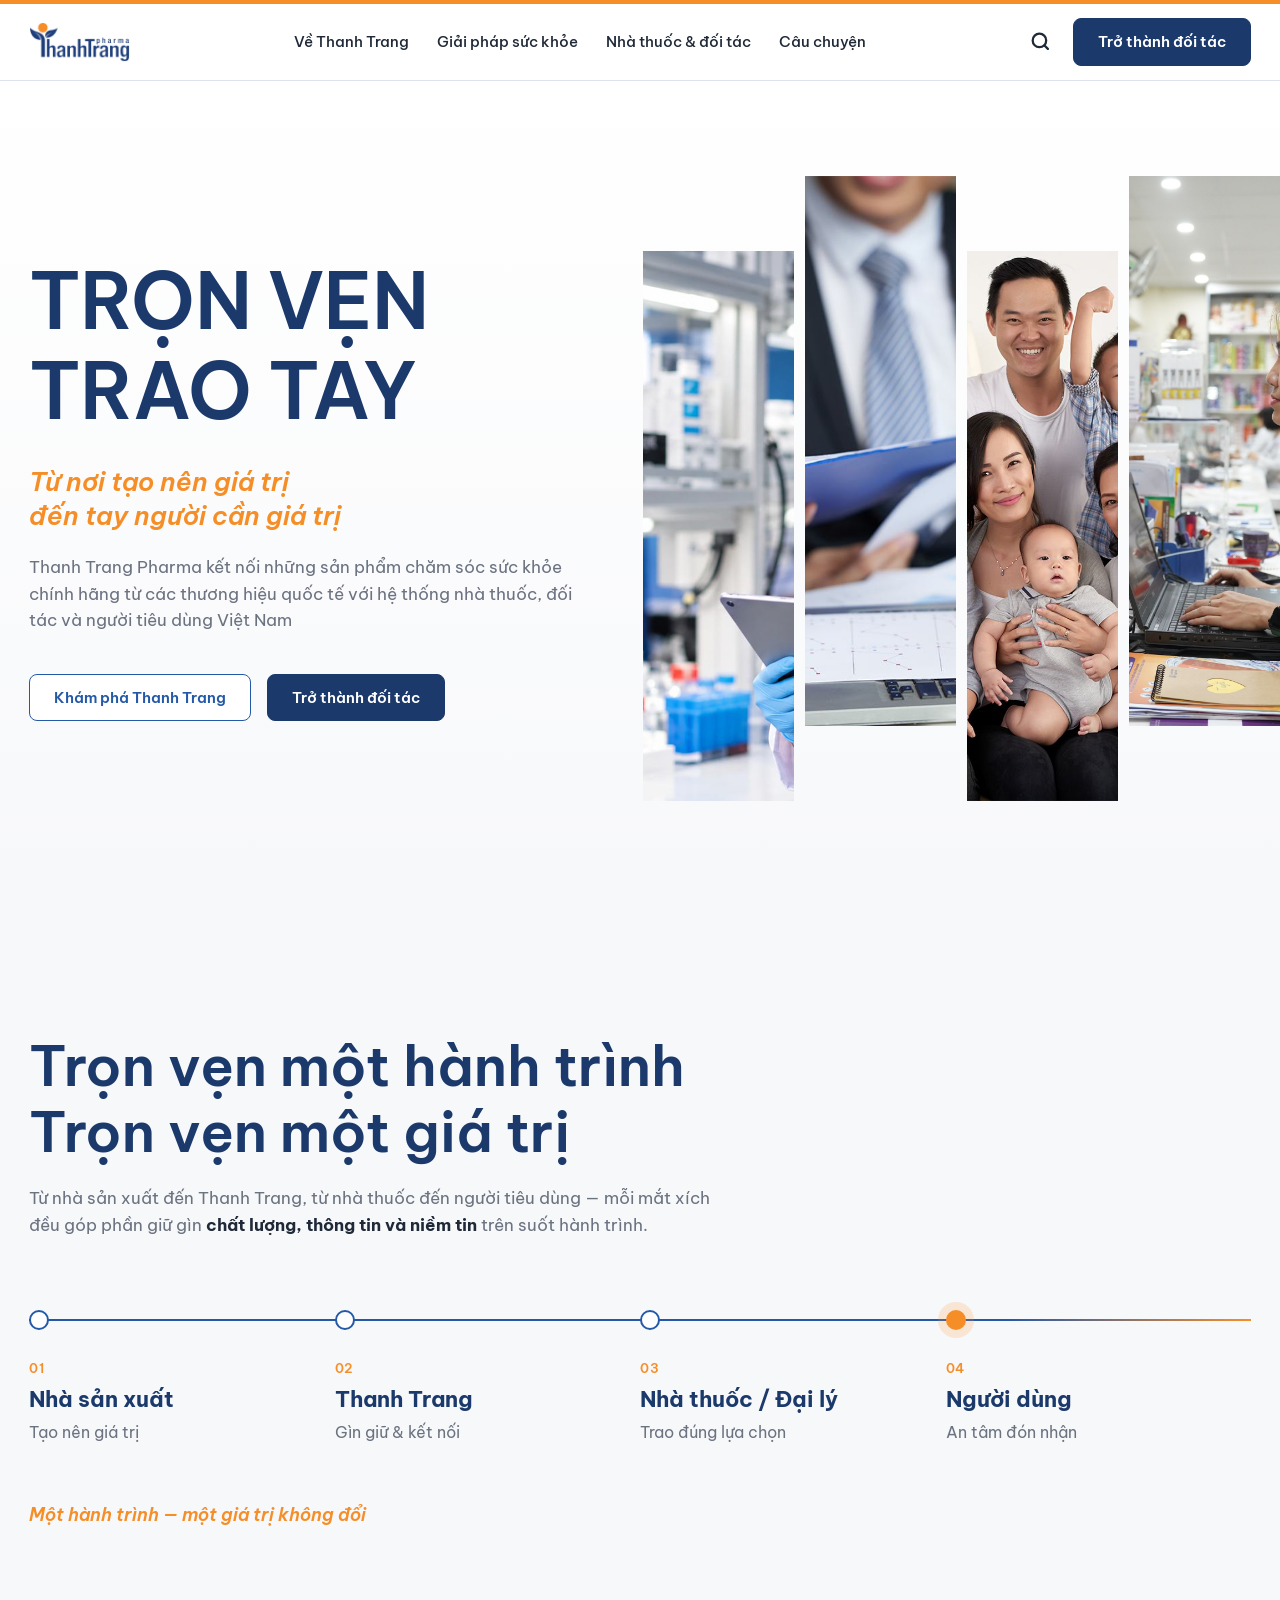
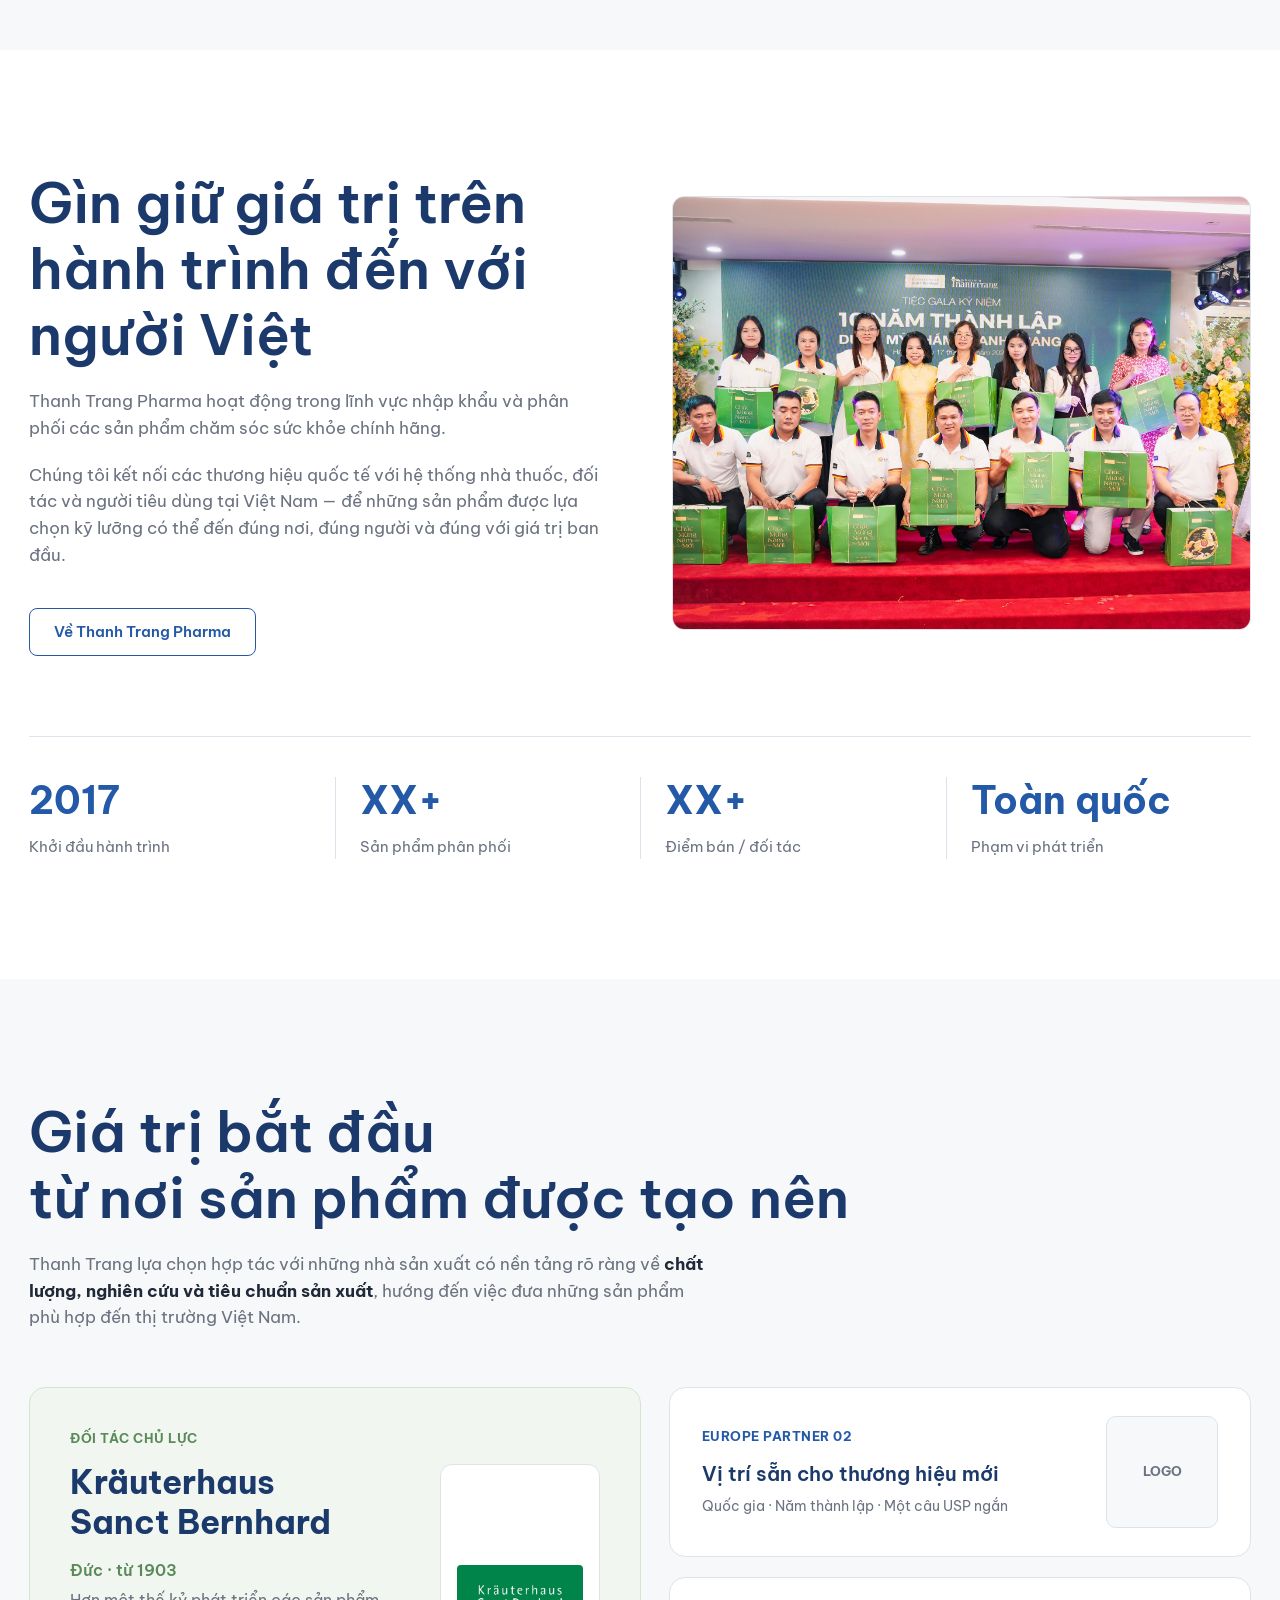
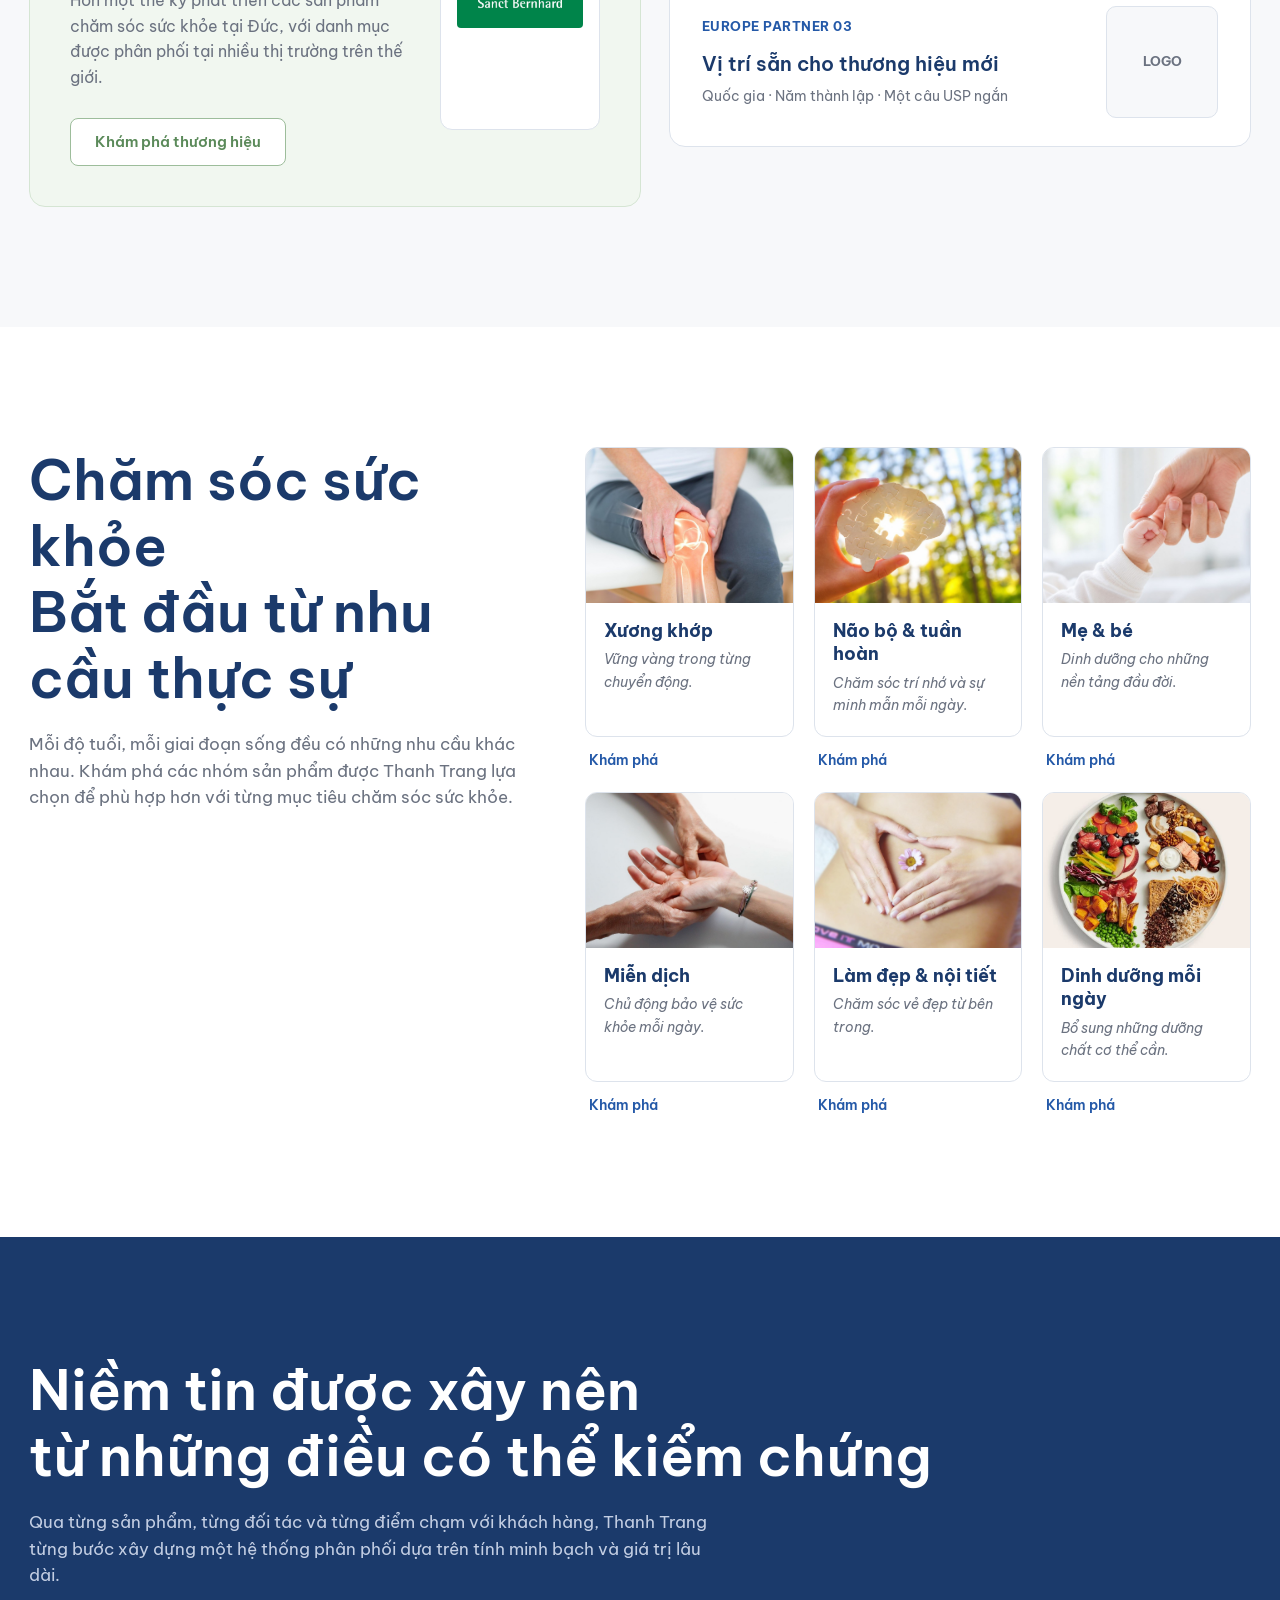
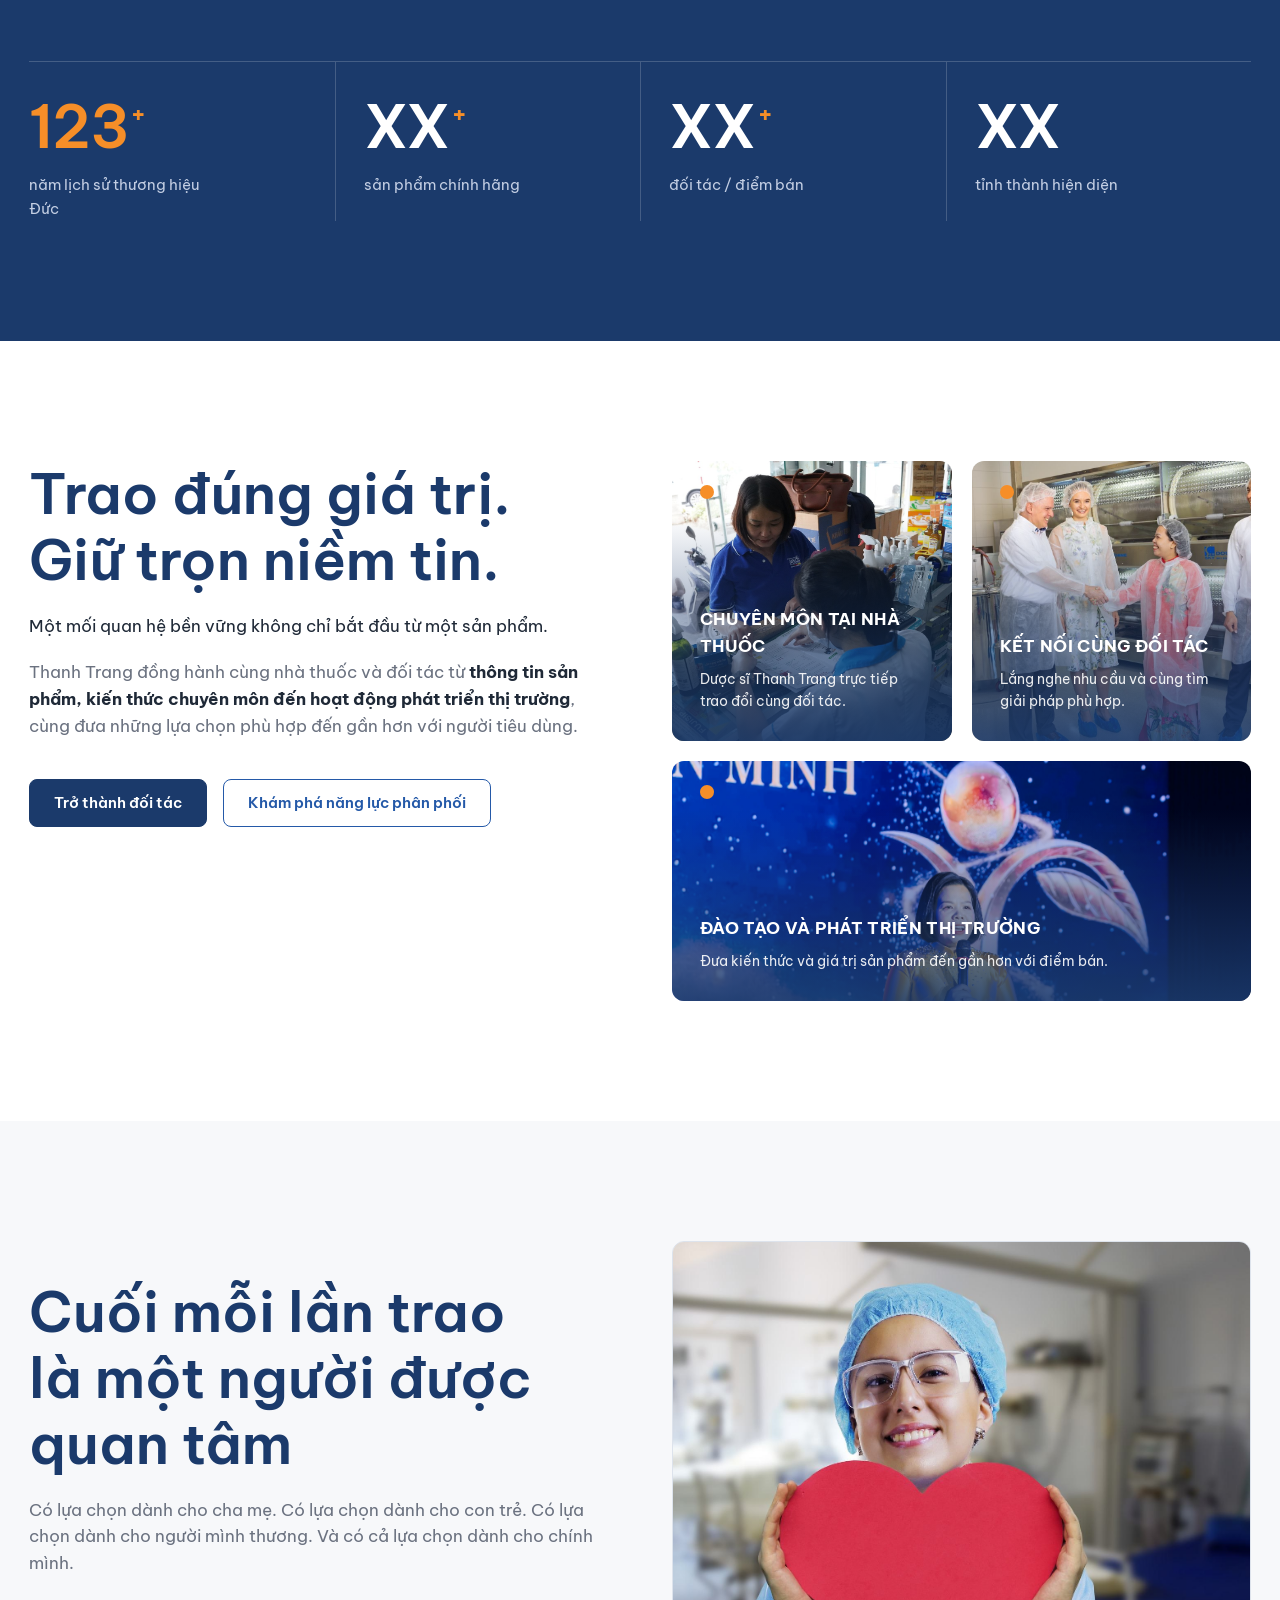
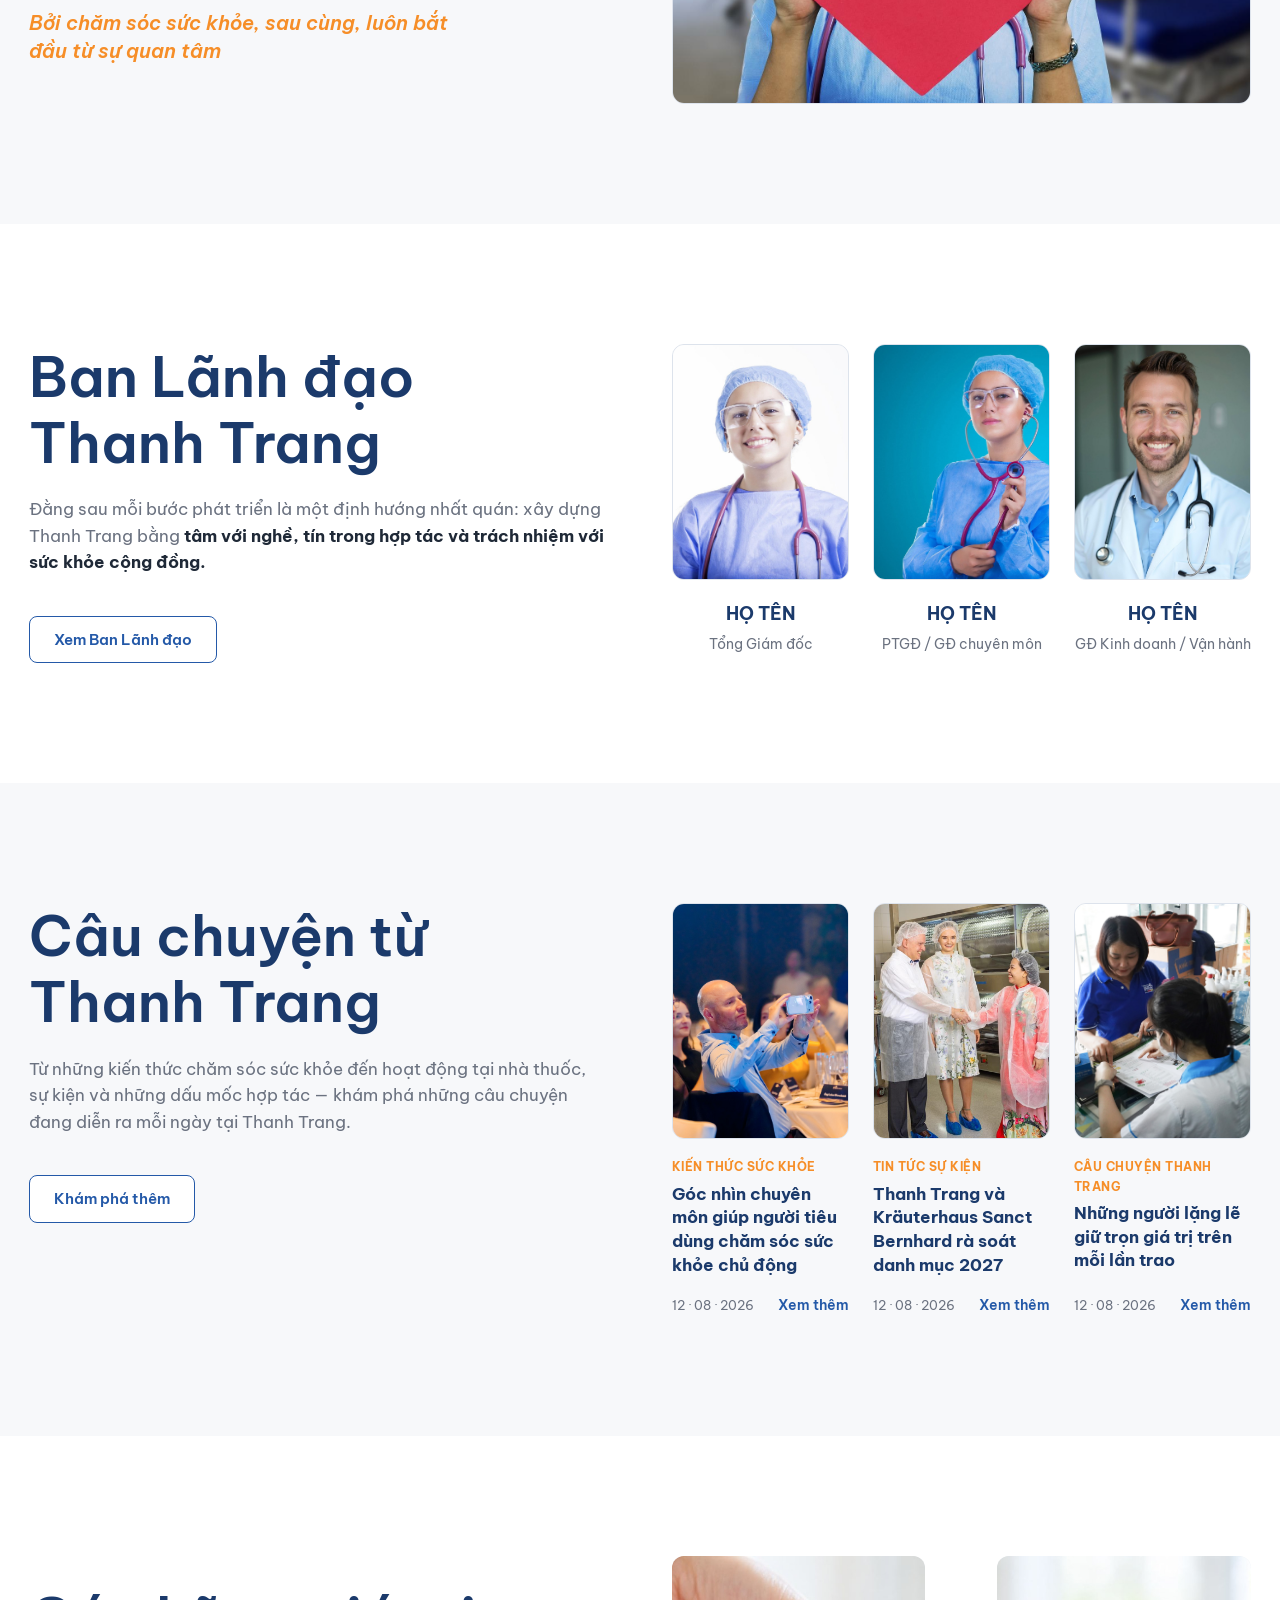
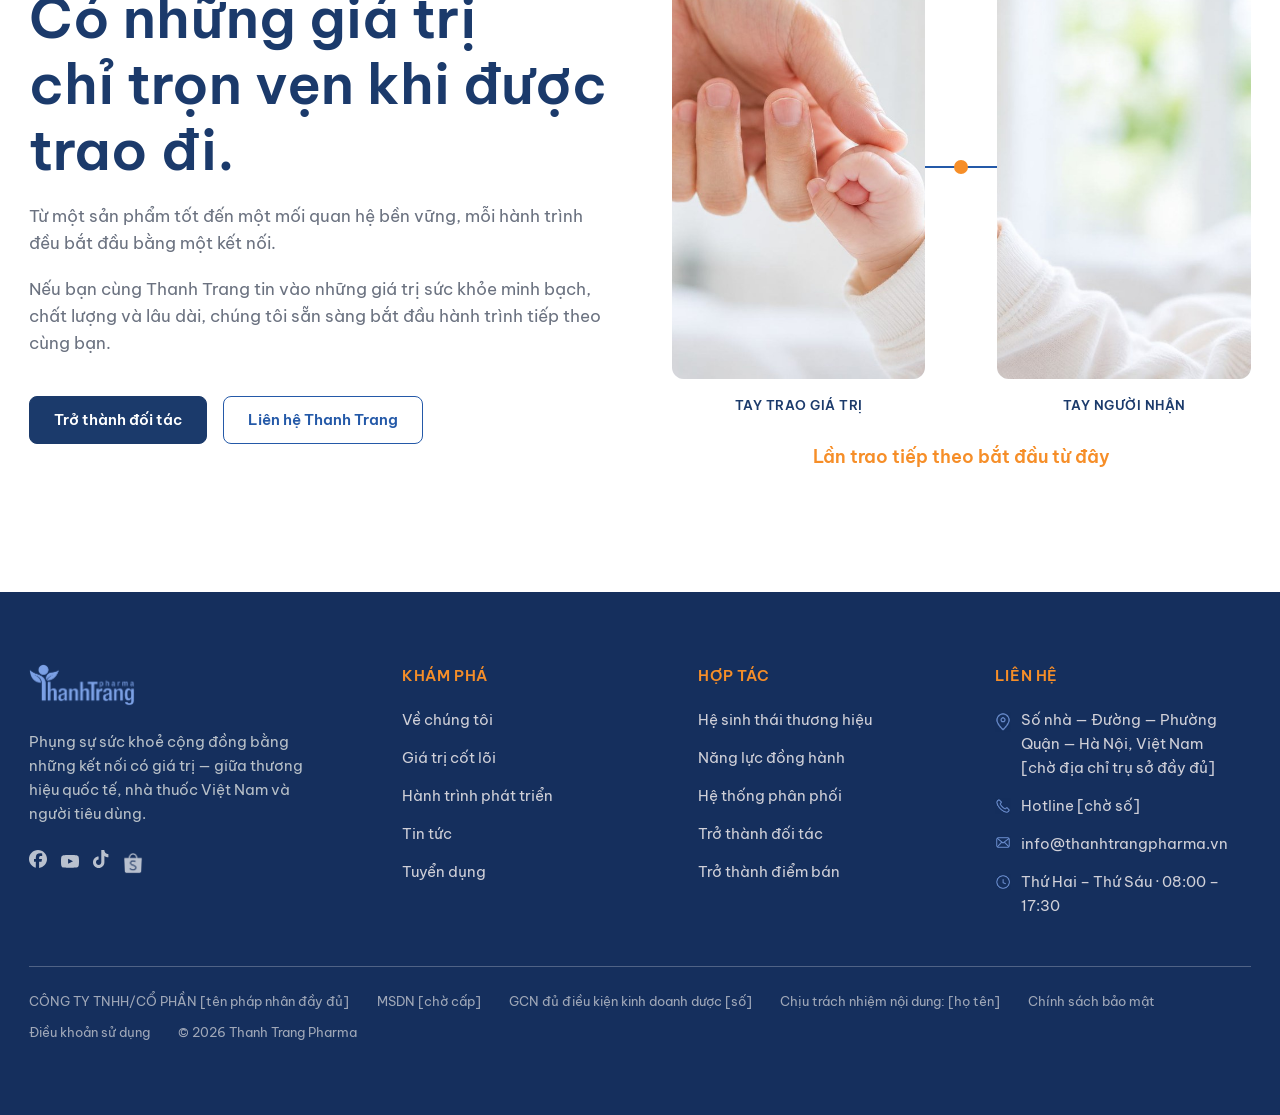
==== index.html @ bc4bf40f "Thanh Trang Pharma homepage (static site) Co-Authored-By: Claude Opus 5.5 <noreply@anthropic.com>" ====
<!doctype html>
<html lang="vi">
<head>
<meta charset="utf-8">
<meta name="viewport" content="width=device-width,initial-scale=1">
<title>Thanh Trang Pharma — Trọn vẹn Trao tay</title>
<meta name="description" content="Thanh Trang Pharma kết nối những sản phẩm chăm sóc sức khỏe chính hãng từ các thương hiệu quốc tế với hệ thống nhà thuốc, đối tác và người tiêu dùng Việt Nam.">
<link rel="preconnect" href="https://fonts.googleapis.com">
<link href="https://fonts.googleapis.com/css2?family=Be+Vietnam+Pro:ital,wght@0,400;0,500;0,600;0,700;1,400;1,600&display=swap" rel="stylesheet">
<link rel="stylesheet" href="css/tokens.css">
<link rel="stylesheet" href="css/base.css">
<link rel="stylesheet" href="css/components.css">
<link rel="stylesheet" href="css/sections.css">
<link rel="stylesheet" href="css/responsive.css">
</head>
<body>
<svg width="0" height="0" style="position:absolute" aria-hidden="true">
 <symbol id="arr" viewBox="0 0 16 16"><path d="M2 8h12M9 3l5 5-5 5" fill="none" stroke="currentColor" stroke-width="1.6" stroke-linecap="round" stroke-linejoin="round"/></symbol>
</svg>

<header class="header" id="top">
 <div class="container">
  <a class="logo" href="#top"><img src="assets/icons/logo.png" alt="Thanh Trang Pharma" width="106" height="42"></a>
  <nav class="nav" id="nav">
   <a href="#about">Về Thanh Trang</a>
   <a href="#solutions">Giải pháp sức khỏe</a>
   <a href="#b2b">Nhà thuốc &amp; đối tác</a>
   <a href="#insights">Câu chuyện</a>
  </nav>
  <div class="header-right">
   <button class="icon-btn" aria-label="Tìm kiếm"><svg width="18" height="18" viewBox="0 0 16 16" fill="none" stroke="currentColor" stroke-width="2"><circle cx="7.5" cy="7.5" r="6"/><path d="M12 12l3 3" stroke-linecap="round"/></svg></button>
   <a class="btn btn-primary" href="#cta">Trở thành đối tác</a>
   <button class="icon-btn burger" aria-label="Mở menu" onclick="document.querySelector('.header').classList.toggle('open')"><svg width="24" height="24" viewBox="0 0 24 24" stroke="currentColor" stroke-width="2"><path d="M3 6h18M3 12h18M3 18h18"/></svg></button>
  </div>
 </div>
</header>

<main>
<!-- 01 / HERO -->
<section class="hero">
 <div class="container split">
  <div>
   <h1 class="h1 xl">Trọn vẹn<br>Trao tay</h1>
   <p class="tagline">Từ nơi tạo nên giá trị<br>đến tay người cần giá trị</p>
   <p class="lead">Thanh Trang Pharma kết nối những sản phẩm chăm sóc sức khỏe chính hãng từ các thương hiệu quốc tế với hệ thống nhà thuốc, đối tác và người tiêu dùng Việt Nam</p>
   <div class="actions">
    <a class="btn btn-ghost" href="#about">Khám phá Thanh Trang</a>
    <a class="btn btn-primary" href="#cta">Trở thành đối tác</a>
   </div>
  </div>
  <div>
   <div class="kv" aria-hidden="true">
    <img src="assets/images/img18.png" alt="" style="object-position:30% 50%">
    <img src="assets/images/img22.png" alt="" style="object-position:55% 50%">
    <img src="assets/images/img14.png" alt="" style="object-position:45% 50%">
    <img src="assets/images/img10.jpg" alt="" style="object-position:55% 50%">
   </div>
  </div>
 </div>
</section>

<!-- 02 / BRAND PROMISE -->
<section class="section promise">
 <div class="container">
  <h2 class="h1">Trọn vẹn một hành trình<br>Trọn vẹn một giá trị</h2>
  <p class="lead">Từ nhà sản xuất đến Thanh Trang, từ nhà thuốc đến người tiêu dùng — mỗi mắt xích đều góp phần giữ gìn <b>chất lượng, thông tin và niềm tin</b> trên suốt hành trình.</p>
  <ol class="journey">
   <li><span class="node"></span><i>01</i><h3>Nhà sản xuất</h3><p>Tạo nên giá trị</p></li>
   <li><span class="node"></span><i>02</i><h3>Thanh Trang</h3><p>Gìn giữ &amp; kết nối</p></li>
   <li><span class="node"></span><i>03</i><h3>Nhà thuốc / Đại lý</h3><p>Trao đúng lựa chọn</p></li>
   <li><span class="node"></span><i>04</i><h3>Người dùng</h3><p>An tâm đón nhận</p></li>
  </ol>
  <p class="motto">Một hành trình — một giá trị không đổi</p>
 </div>
</section>

<!-- 03 / VỀ THANH TRANG -->
<section class="section alt about" id="about">
 <div class="container">
  <div class="split">
   <div>
    <h2 class="h1">Gìn giữ giá trị trên hành trình đến với người Việt</h2>
    <p class="lead">Thanh Trang Pharma hoạt động trong lĩnh vực nhập khẩu và phân phối các sản phẩm chăm sóc sức khỏe chính hãng.</p>
    <p class="lead">Chúng tôi kết nối các thương hiệu quốc tế với hệ thống nhà thuốc, đối tác và người tiêu dùng tại Việt Nam — để những sản phẩm được lựa chọn kỹ lưỡng có thể đến đúng nơi, đúng người và đúng với giá trị ban đầu.</p>
    <div class="actions"><a class="btn btn-ghost" href="#">Về Thanh Trang Pharma</a></div>
   </div>
   <div class="frame"><img src="assets/images/img98.jpg" alt="Đội ngũ Thanh Trang tại lễ kỷ niệm 10 năm thành lập" style="object-position:40% 50%"></div>
  </div>
  <div class="statbar">
   <div><b>2017</b><span>Khởi đầu hành trình</span></div>
   <div><b>XX+</b><span>Sản phẩm phân phối</span></div>
   <div><b>XX+</b><span>Điểm bán / đối tác</span></div>
   <div><b>Toàn quốc</b><span>Phạm vi phát triển</span></div>
  </div>
 </div>
</section>

<!-- 04 / THƯƠNG HIỆU & NHÀ SẢN XUẤT CHÂU ÂU -->
<section class="section brands">
 <div class="container">
  <h2 class="h1">Giá trị bắt đầu<br>từ nơi sản phẩm được tạo nên</h2>
  <p class="lead">Thanh Trang lựa chọn hợp tác với những nhà sản xuất có nền tảng rõ ràng về <b>chất lượng, nghiên cứu và tiêu chuẩn sản xuất</b>, hướng đến việc đưa những sản phẩm phù hợp đến thị trường Việt Nam.</p>
  <div class="brand-grid">
   <article class="brand-main">
    <div class="brand-main-txt">
     <p class="brand-tag">Đối tác chủ lực</p>
     <h3>Kräuterhaus<br>Sanct Bernhard</h3>
     <p class="brand-meta">Đức · từ 1903</p>
     <p>Hơn một thế kỷ phát triển các sản phẩm chăm sóc sức khỏe tại Đức, với danh mục được phân phối tại nhiều thị trường trên thế giới.</p>
     <a class="btn btn-green" href="#">Khám phá thương hiệu</a>
    </div>
    <div class="packshot"><img src="assets/images/img92.jpg" alt="Kräuterhaus Sanct Bernhard"></div>
   </article>
   <div class="brand-list">
    <!-- Mỗi thương hiệu mới = 1 brand-card. Khi chưa có đối tác thật thì xoá card (không hiển thị placeholder trên web chính thức). -->
    <article class="brand-card">
     <div><p class="brand-tag">Europe partner 02</p><h4>Vị trí sẵn cho thương hiệu mới</h4><p>Quốc gia · Năm thành lập · Một câu USP ngắn</p></div>
     <div class="logo-box">LOGO</div>
    </article>
    <article class="brand-card">
     <div><p class="brand-tag">Europe partner 03</p><h4>Vị trí sẵn cho thương hiệu mới</h4><p>Quốc gia · Năm thành lập · Một câu USP ngắn</p></div>
     <div class="logo-box">LOGO</div>
    </article>
   </div>
  </div>
 </div>
</section>

<!-- 05 / GIẢI PHÁP SỨC KHỎE -->
<section class="section alt sol" id="solutions">
 <div class="container split">
  <div>
   <h2 class="h1">Chăm sóc sức khỏe<br>Bắt đầu từ nhu cầu thực sự</h2>
   <p class="lead">Mỗi độ tuổi, mỗi giai đoạn sống đều có những nhu cầu khác nhau. Khám phá các nhóm sản phẩm được Thanh Trang lựa chọn để phù hợp hơn với từng mục tiêu chăm sóc sức khỏe.</p>
  </div>
  <div class="needs">
   <a class="need" href="#"><div class="box"><img src="assets/images/img110.jpg" alt=""><div class="txt"><h3>Xương khớp</h3><p>Vững vàng trong từng chuyển động.</p></div></div><span class="link">Khám phá</span></a>
   <a class="need" href="#"><div class="box"><img src="assets/images/img74.jpg" alt=""><div class="txt"><h3>Não bộ &amp; tuần hoàn</h3><p>Chăm sóc trí nhớ và sự minh mẫn mỗi ngày.</p></div></div><span class="link">Khám phá</span></a>
   <a class="need" href="#"><div class="box"><img src="assets/images/img88.jpg" alt=""><div class="txt"><h3>Mẹ &amp; bé</h3><p>Dinh dưỡng cho những nền tảng đầu đời.</p></div></div><span class="link">Khám phá</span></a>
   <a class="need" href="#"><div class="box"><img src="assets/images/img78.jpg" alt=""><div class="txt"><h3>Miễn dịch</h3><p>Chủ động bảo vệ sức khỏe mỗi ngày.</p></div></div><span class="link">Khám phá</span></a>
   <a class="need" href="#"><div class="box"><img src="assets/images/img66.jpg" alt=""><div class="txt"><h3>Làm đẹp &amp; nội tiết</h3><p>Chăm sóc vẻ đẹp từ bên trong.</p></div></div><span class="link">Khám phá</span></a>
   <a class="need" href="#"><div class="box"><img src="assets/images/img58.jpg" alt=""><div class="txt"><h3>Dinh dưỡng mỗi ngày</h3><p>Bổ sung những dưỡng chất cơ thể cần.</p></div></div><span class="link">Khám phá</span></a>
  </div>
 </div>
</section>

<!-- 06 / PROOF & TRUST -->
<section class="section proof dark">
 <div class="container">
  <h2 class="h1">Niềm tin được xây nên<br>từ những điều có thể kiểm chứng</h2>
  <p class="lead">Qua từng sản phẩm, từng đối tác và từng điểm chạm với khách hàng, Thanh Trang từng bước xây dựng một hệ thống phân phối dựa trên tính minh bạch và giá trị lâu dài.</p>
  <div class="figures">
   <div class="fig hl"><b>123<sup>+</sup></b><span>năm lịch sử thương hiệu Đức</span></div>
   <div class="fig"><b>XX<sup>+</sup></b><span>sản phẩm chính hãng</span></div>
   <div class="fig"><b>XX<sup>+</sup></b><span>đối tác / điểm bán</span></div>
   <div class="fig"><b>XX</b><span>tỉnh thành hiện diện</span></div>
  </div>
 </div>
</section>

<!-- 07 / NHÀ THUỐC & ĐỐI TÁC -->
<section class="section alt b2b" id="b2b">
 <div class="container split">
  <div>
   <h2 class="h1">Trao đúng giá trị.<br>Giữ trọn niềm tin.</h2>
   <p class="lead" style="color:var(--ink)">Một mối quan hệ bền vững không chỉ bắt đầu từ một sản phẩm.</p>
   <p class="lead">Thanh Trang đồng hành cùng nhà thuốc và đối tác từ <b>thông tin sản phẩm, kiến thức chuyên môn đến hoạt động phát triển thị trường</b>, cùng đưa những lựa chọn phù hợp đến gần hơn với người tiêu dùng.</p>
   <div class="actions">
    <a class="btn btn-primary" href="#cta">Trở thành đối tác</a>
    <a class="btn btn-ghost" href="#">Khám phá năng lực phân phối</a>
   </div>
  </div>
  <div class="b2b-tiles">
   <article class="b2b-tile"><img src="assets/images/img50.jpg" alt=""><span class="dot"></span><h3>Chuyên môn tại nhà thuốc</h3><p>Dược sĩ Thanh Trang trực tiếp trao đổi cùng đối tác.</p></article>
   <article class="b2b-tile"><img src="assets/images/img84.jpg" alt="" style="object-position:45% 50%"><span class="dot"></span><h3>Kết nối cùng đối tác</h3><p>Lắng nghe nhu cầu và cùng tìm giải pháp phù hợp.</p></article>
   <article class="b2b-tile wide"><img src="assets/images/img106.jpg" alt="" style="object-position:50% 35%"><span class="dot"></span><h3>Đào tạo và phát triển thị trường</h3><p>Đưa kiến thức và giá trị sản phẩm đến gần hơn với điểm bán.</p></article>
  </div>
 </div>
</section>

<!-- 08 / ĐẾN TAY NGƯỜI CẦN NÓ -->
<section class="section human">
 <div class="container split">
  <div>
   <h2 class="h1">Cuối mỗi lần trao<br>là một người được quan tâm</h2>
   <p class="lead">Có lựa chọn dành cho cha mẹ. Có lựa chọn dành cho con trẻ. Có lựa chọn dành cho người mình thương. Và có cả lựa chọn dành cho chính mình.</p>
   <p class="quote-o">Bởi chăm sóc sức khỏe, sau cùng, luôn bắt đầu từ sự quan tâm</p>
  </div>
  <div class="frame"><img src="assets/images/img42.jpg" alt="Nhân viên y tế cầm trái tim đỏ" style="object-position:40% 40%"></div>
 </div>
</section>

<!-- 09 / BAN LÃNH ĐẠO (tùy chọn — phương án A: homepage teaser) -->
<section class="section alt leaders">
 <div class="container split">
  <div>
   <h2 class="h1">Ban Lãnh đạo<br>Thanh Trang</h2>
   <p class="lead">Đằng sau mỗi bước phát triển là một định hướng nhất quán: xây dựng Thanh Trang bằng <b>tâm với nghề, tín trong hợp tác và trách nhiệm với sức khỏe cộng đồng.</b></p>
   <div class="actions"><a class="btn btn-ghost" href="#">Xem Ban Lãnh đạo</a></div>
  </div>
  <div class="people">
   <div class="person"><div class="frame"><img src="assets/images/img62.jpg" alt="" style="object-position:30% 30%"></div><h3>Họ tên</h3><p>Tổng Giám đốc</p></div>
   <div class="person"><div class="frame"><img src="assets/images/img34.jpg" alt="" style="object-position:50% 30%"></div><h3>Họ tên</h3><p>PTGĐ / GĐ chuyên môn</p></div>
   <div class="person"><div class="frame"><img src="assets/images/img70.jpg" alt="" style="object-position:50% 20%"></div><h3>Họ tên</h3><p>GĐ Kinh doanh / Vận hành</p></div>
  </div>
 </div>
</section>

<!-- 10 / TIN TỨC – KHÁM PHÁ THÊM -->
<section class="section insights" id="insights">
 <div class="container split">
  <div>
   <h2 class="h1">Câu chuyện từ<br>Thanh Trang</h2>
   <p class="lead">Từ những kiến thức chăm sóc sức khỏe đến hoạt động tại nhà thuốc, sự kiện và những dấu mốc hợp tác — khám phá những câu chuyện đang diễn ra mỗi ngày tại Thanh Trang.</p>
   <div class="actions"><a class="btn btn-ghost" href="#">Khám phá thêm</a></div>
  </div>
  <div class="posts">
   <a class="post" href="#"><div class="frame"><img src="assets/images/img54.jpg" alt=""></div><p class="cat">Kiến thức sức khỏe</p><h3>Góc nhìn chuyên môn giúp người tiêu dùng chăm sóc sức khỏe chủ động</h3><div class="row"><span>12 · 08 · 2026</span><span class="link">Xem thêm</span></div></a>
   <a class="post" href="#"><div class="frame"><img src="assets/images/img84.jpg" alt="" style="object-position:40% 50%"></div><p class="cat">Tin tức sự kiện</p><h3>Thanh Trang và Kräuterhaus Sanct Bernhard rà soát danh mục 2027</h3><div class="row"><span>12 · 08 · 2026</span><span class="link">Xem thêm</span></div></a>
   <a class="post" href="#"><div class="frame"><img src="assets/images/img102.jpg" alt=""></div><p class="cat">Câu chuyện Thanh Trang</p><h3>Những người lặng lẽ giữ trọn giá trị trên mỗi lần trao</h3><div class="row"><span>12 · 08 · 2026</span><span class="link">Xem thêm</span></div></a>
  </div>
 </div>
</section>

<!-- 11 / FINAL CTA -->
<section class="section alt cta" id="cta">
 <div class="container split">
  <div>
   <h2 class="h1">Có những giá trị<br>chỉ trọn vẹn khi được trao đi.</h2>
   <p class="lead">Từ một sản phẩm tốt đến một mối quan hệ bền vững, mỗi hành trình đều bắt đầu bằng một kết nối.</p>
   <p class="lead">Nếu bạn cùng Thanh Trang tin vào những giá trị sức khỏe minh bạch, chất lượng và lâu dài, chúng tôi sẵn sàng bắt đầu hành trình tiếp theo cùng bạn.</p>
   <div class="actions">
    <a class="btn btn-primary" href="#">Trở thành đối tác</a>
    <a class="btn btn-ghost" href="mailto:info@thanhtrangpharma.vn">Liên hệ Thanh Trang</a>
   </div>
  </div>
  <figure class="handover">
   <div class="hands">
    <div class="crop give"><img src="assets/images/img88.jpg" alt="Bàn tay trao giá trị"></div>
    <span class="bridge"><span class="dot"></span></span>
    <div class="crop take"><img src="assets/images/img88.jpg" alt="Bàn tay người nhận"></div>
   </div>
   <figcaption class="hands-cap"><span>Tay trao giá trị</span><span>Tay người nhận</span></figcaption>
   <p class="motto">Lần trao tiếp theo bắt đầu từ đây</p>
  </figure>
 </div>
</section>
</main>

<footer class="footer">
 <div class="container">
  <div class="fgrid">
   <div class="about">
    <img src="assets/icons/flogo.png" alt="Thanh Trang Pharma" style="height:42px;width:auto">
    <p>Phụng sự sức khoẻ cộng đồng bằng những kết nối có giá trị — giữa thương hiệu quốc tế, nhà thuốc Việt Nam và người tiêu dùng.</p>
    <div class="social">
     <a href="#" aria-label="Facebook"><svg width="18" height="18" viewBox="0 0 18 18" fill="#fff" opacity=".7"><path d="M9 0C4 0 0 4 0 9c0 4.2 2.9 7.7 6.8 8.7v-6H5V9h1.8V7.8c0-3.1 1.4-4.5 4.4-4.5.6 0 1.6.1 2 .2V6h-1.1c-1.4 0-2 .5-2 2v1H13l-.5 2.7h-2.4v6.2C14.5 17.4 18 13.6 18 9c0-5-4-9-9-9z"/></svg></a>
     <a href="#" aria-label="YouTube"><svg width="18" height="13" viewBox="0 0 18 13" fill="#fff" opacity=".7"><path d="M17.8 2.8s-.2-1.3-.7-1.8C16.4.3 15.7.3 15.3.2 12.8 0 9 0 9 0S5.2 0 2.7.2C2.3.3 1.6.3.9 1 .4 1.5.2 2.8.2 2.8S0 4.2 0 5.7v1.4C0 8.5.2 10 .2 10s.2 1.2.7 1.8c.7.7 1.6.6 2 .7 1.4.2 6.1.2 6.1.2s3.8 0 6.3-.2c.4 0 1.1 0 1.8-.7.5-.6.7-1.8.7-1.8s.2-1.5.2-2.9V5.7c0-1.5-.2-2.9-.2-2.9zM7.1 8.7v-5L12 6.2 7.1 8.7z"/></svg></a>
     <a href="#" aria-label="TikTok"><svg width="16" height="18" viewBox="0 0 16 18" fill="#fff" opacity=".7"><path d="M11.3 0h-3v12.2c0 1.5-1.2 2.7-2.6 2.7S3 13.7 3 12.2s1.2-2.6 2.6-2.6V6.5C2.5 6.5 0 9.1 0 12.2 0 15.4 2.5 18 5.7 18s5.7-2.6 5.7-5.8V5.9c1.1.9 2.5 1.4 4 1.4V4.2c-2.3-.1-4.1-1.9-4.1-4.2z"/></svg></a>
     <a href="#" aria-label="Zalo"><img src="assets/icons/icon0.png" alt="" style="width:20px"></a>
    </div>
   </div>
   <div><h4>Khám phá</h4><ul><li><a href="#about">Về chúng tôi</a></li><li><a href="#">Giá trị cốt lõi</a></li><li><a href="#">Hành trình phát triển</a></li><li><a href="#insights">Tin tức</a></li><li><a href="#">Tuyển dụng</a></li></ul></div>
   <div><h4>Hợp tác</h4><ul><li><a href="#">Hệ sinh thái thương hiệu</a></li><li><a href="#">Năng lực đồng hành</a></li><li><a href="#">Hệ thống phân phối</a></li><li><a href="#cta">Trở thành đối tác</a></li><li><a href="#">Trở thành điểm bán</a></li></ul></div>
   <div><h4>Liên hệ</h4><ul class="contact">
    <li><img src="assets/icons/icon1.png" alt=""><span>Số nhà — Đường — Phường<br>Quận — Hà Nội, Việt Nam<br>[chờ địa chỉ trụ sở đầy đủ]</span></li>
    <li><img src="assets/icons/icon2.png" alt=""><span>Hotline [chờ số]</span></li>
    <li><img src="assets/icons/icon3.png" alt=""><a href="mailto:info@thanhtrangpharma.vn">info@thanhtrangpharma.vn</a></li>
    <li><img src="assets/icons/icon4.png" alt=""><span>Thứ Hai – Thứ Sáu · 08:00 – 17:30</span></li>
   </ul></div>
  </div>
  <div class="legal">
   <span>CÔNG TY TNHH/CỔ PHẦN [tên pháp nhân đầy đủ]</span><span>MSDN [chờ cấp]</span><span>GCN đủ điều kiện kinh doanh dược [số]</span><span>Chịu trách nhiệm nội dung: [họ tên]</span>
   <span><a href="#">Chính sách bảo mật</a></span><span><a href="#">Điều khoản sử dụng</a></span><span>© 2026 Thanh Trang Pharma</span>
  </div>
 </div>
</footer>
<script src="js/main.js"></script>
</body>
</html>
---- css/tokens.css ----
/* Design tokens — theo "Nguyên tắc nhận diện" trong layout
   WHITE SPACE: nền chủ đạo · BLUE: cấu trúc/headline/line · ORANGE: điểm chạm/chuyển giao */
:root{
  --navy:#1b3a6b;        /* headline */
  --blue:#2459a8;        /* line, link, số liệu */
  --blue-soft:#7ca2e6;
  --orange:#f68e28;      /* chấm cam = khoảnh khắc chuyển giao */
  --orange-soft:#fff2e6;
  --green-soft:#f1f7f0;  /* card đối tác chủ lực */
  --green:#5b8a5a;
  --ink:#1f2937;
  --gray:#6b7280;
  --line:#dde3ec;
  --bg:#f7f8fa;          /* white space */
  --surface:#ffffff;
  --surface-2:#eef2f7;
  --navy-d:#152f5d;      /* footer */

  --font:"Be Vietnam Pro",system-ui,sans-serif;
  --max:1222px;
  --radius:12px;
  --radius-sm:8px;
  --section-y:120px;
  --shadow:0 10px 30px rgba(27,58,107,.08);
}
---- css/base.css ----
/* Reset + nền tảng */
*{box-sizing:border-box}
html{scroll-behavior:smooth}
body{margin:0;font-family:var(--font);color:var(--ink);background:var(--bg);line-height:1.6}
img{display:block;max-width:100%}
a{color:inherit;text-decoration:none}
.container{width:min(var(--max),100% - 32px);margin-inline:auto}
section{position:relative}
.section{padding:var(--section-y) 0}
.section.alt{background:var(--surface)}
---- css/components.css ----
/* Thành phần dùng lại */

/* Eyebrow: gạch xanh + nhãn section */
.eyebrow{display:flex;align-items:center;gap:12px;font-size:13px;font-weight:600;letter-spacing:.04em;text-transform:uppercase;color:var(--blue);margin:0 0 24px}
.eyebrow::before{content:"";width:32px;height:2px;background:var(--blue);flex:none}
.eyebrow.light{color:#fff}.eyebrow.light::before{background:#fff}

.h1{font-size:clamp(34px,4.6vw,56px);font-weight:600;line-height:1.18;margin:0;color:var(--navy)}
.h1.xl{font-size:clamp(44px,6vw,80px);text-transform:uppercase;letter-spacing:-.01em}
.h1 .accent,.accent{color:var(--orange)}
.tagline{font-size:clamp(20px,2vw,26px);font-style:italic;font-weight:600;color:var(--orange);line-height:1.35;margin:28px 0 0}
.lead{color:var(--gray);font-size:clamp(16px,1.3vw,18px);margin:20px 0 0;max-width:62ch}
.lead b{color:var(--ink)}
.note{font-size:13px;color:var(--gray);margin-top:24px}
.quote-o{font-size:clamp(18px,1.6vw,22px);font-style:italic;font-weight:600;color:var(--orange);line-height:1.4;margin:32px 0 0;max-width:30ch}

/* Nút */
.arrow{width:14px;height:14px;flex:none}
.btn{display:inline-flex;align-items:center;justify-content:center;gap:12px;padding:13px 24px;border-radius:var(--radius-sm);font-size:15px;font-weight:600;border:1.5px solid var(--navy);transition:.2s;text-align:center;line-height:1.3}
.btn-primary{background:var(--navy);color:#fff}
.btn-primary:hover{background:#12305c}
.btn-ghost{background:var(--surface);color:var(--blue);border-color:var(--blue)}
.btn-ghost:hover{background:var(--surface-2)}
.btn-light{border-color:#fff;color:#fff;background:transparent}
.actions{display:flex;flex-wrap:wrap;gap:16px;margin-top:40px}
.link{display:inline-flex;align-items:center;gap:8px;font-weight:600;font-size:14px;color:var(--blue)}
.link:hover{gap:12px}

/* Chấm cam + đường nối */
.dot{width:14px;height:14px;border-radius:50%;background:var(--orange);flex:none}
.dot.lg{width:36px;height:36px}
.connector{display:flex;align-items:center}
.connector::before,.connector::after{content:"";height:2px;background:var(--blue);flex:1}

/* Khung ảnh */
.frame{border-radius:var(--radius);overflow:hidden;background:var(--surface-2);border:1px solid var(--line)}
.frame img{width:100%;height:100%;object-fit:cover}

/* Header */
.header{position:sticky;top:0;z-index:20;background:rgba(255,255,255,.96);backdrop-filter:blur(8px);height:80px;display:flex;align-items:center;border-top:4px solid var(--orange);box-shadow:0 1px 0 var(--line)}
.header .container{display:flex;align-items:center;gap:24px}
.logo img{height:40px;width:auto}
.nav{display:flex;gap:28px;margin-inline:auto;font-size:15px;font-weight:500;color:var(--ink)}
.nav a:hover{color:var(--blue)}
.header-right{display:flex;align-items:center;gap:24px}
.icon-btn{background:none;border:0;padding:0;cursor:pointer;color:var(--ink)}
.burger{display:none}
---- css/sections.css ----
/* Bố cục 11 section trang chủ — theo "Layout - Website Thanh Trang - Homepage" */

.split{display:grid;grid-template-columns:1fr 1fr;gap:64px;align-items:center}
.split.top{align-items:start}

/* 01 Hero */
.hero{padding:96px 0 112px;background:linear-gradient(180deg,#fff 0%,var(--bg) 100%);overflow:hidden}
.hero .split{grid-template-columns:.95fr 1.05fr}
.kv{display:grid;grid-template-columns:repeat(4,1fr);gap:11px;height:625px;margin-right:calc((100vw - min(var(--max),100vw - 32px))/-2)}
.kv img{width:100%;height:550px;object-fit:cover}
.kv img:nth-child(odd){margin-top:75px}

/* 02 Promise — hành trình 4 mắt xích */
.promise{background:var(--bg)}
.journey{list-style:none;margin:72px 0 0;padding:0;display:grid;grid-template-columns:repeat(4,1fr);position:relative}
.journey::before{content:"";position:absolute;left:0;right:0;top:9px;height:2px;background:linear-gradient(90deg,var(--blue),var(--blue) 80%,var(--orange))}
.journey li{position:relative;padding-right:24px}
.journey .node{display:block;width:20px;height:20px;border-radius:50%;background:var(--surface);border:2px solid var(--blue);position:relative;z-index:1}
.journey li:last-child .node{background:var(--orange);border-color:var(--orange);box-shadow:0 0 0 8px rgba(246,142,40,.18)}
.journey i{display:block;font-style:normal;margin-top:28px;font-size:13px;font-weight:600;color:var(--orange);letter-spacing:.06em}
.journey h3{margin:6px 0 6px;font-size:22px;font-weight:700;color:var(--navy);line-height:1.3}
.journey p{margin:0;color:var(--gray)}
.motto{color:var(--orange);font-weight:600;font-size:18px;font-style:italic;margin:56px 0 0}

/* 03 About */
.about .frame{aspect-ratio:4/3}
.statbar{display:grid;grid-template-columns:repeat(4,1fr);margin-top:80px;border-top:1px solid var(--line);padding-top:40px}
.statbar div{padding:0 24px;border-left:1px solid var(--line)}
.statbar div:first-child{border-left:0;padding-left:0}
.statbar b{display:block;font-size:clamp(28px,3vw,40px);font-weight:700;color:var(--blue);line-height:1.2}
.statbar span{display:block;margin-top:12px;color:var(--gray);font-size:15px}

/* 04 Brands — 1 đối tác chủ lực + danh sách đối tác mở rộng */
.brand-grid{display:grid;grid-template-columns:1.05fr 1fr;gap:28px;margin-top:56px;align-items:stretch}
.brand-tag{margin:0 0 14px;font-size:13px;font-weight:700;letter-spacing:.04em;text-transform:uppercase;color:var(--blue)}
.brand-main{background:var(--green-soft);border:1px solid #d5e5d3;border-radius:16px;padding:40px;display:grid;grid-template-columns:1fr 160px;gap:32px;align-items:center}
.brand-main .brand-tag{color:var(--green)}
.brand-main h3{margin:0;font-size:clamp(28px,2.6vw,36px);font-weight:700;color:var(--navy);line-height:1.2}
.brand-meta{margin:16px 0 4px;font-weight:600;color:var(--green)}
.brand-main-txt>p:not(.brand-tag):not(.brand-meta){color:var(--gray);margin:0 0 28px}
.btn-green{background:#fff;border-color:#9dbd9b;color:var(--green)}
.btn-green:hover{background:#e7f1e6}
.packshot{background:#fff;border:1px solid var(--line);border-radius:12px;aspect-ratio:3/5;display:grid;place-items:center;padding:16px}
.packshot img{width:100%;height:auto;border-radius:4px}
.brand-list{display:grid;gap:20px;align-content:start}
.brand-card{background:var(--surface);border:1px solid var(--line);border-radius:16px;padding:28px 32px;display:grid;grid-template-columns:1fr 112px;gap:24px;align-items:center;transition:.25s}
.brand-card:hover{box-shadow:var(--shadow)}
.brand-card h4{margin:0 0 8px;font-size:20px;font-weight:600;color:var(--navy);line-height:1.35}
.brand-card p:last-child{margin:0;color:var(--gray);font-size:14px}
.logo-box{aspect-ratio:1;border:1px solid var(--line);border-radius:10px;background:var(--bg);display:grid;place-items:center;font-size:13px;font-weight:700;color:var(--gray)}
.logo-box img{max-width:80%;max-height:70%}

/* 05 Solutions */
.sol .split{grid-template-columns:.85fr 1.15fr;align-items:start}
.needs{display:grid;grid-template-columns:repeat(3,1fr);gap:20px}
.need{display:flex;flex-direction:column;gap:12px}
.need .box{background:var(--surface);border:1px solid var(--line);border-radius:var(--radius);overflow:hidden;transition:.25s;flex:1}
.need .box img{width:100%;aspect-ratio:4/3;object-fit:cover;transition:transform .4s}
.need .txt{padding:16px 18px 20px}
.need h3{margin:0;font-size:18px;color:var(--navy);line-height:1.3}
.need p{margin:6px 0 0;font-size:14px;font-style:italic;color:var(--gray)}
.need:hover .box{box-shadow:var(--shadow);transform:translateY(-3px)}
.need:hover img{transform:scale(1.04)}
.need .link{padding-left:4px}

/* 06 Proof — dải số liệu nền navy */
.proof.dark{background:var(--navy);color:#fff}
.proof.dark .eyebrow{color:#fff}.proof.dark .eyebrow::before{background:var(--orange)}
.proof.dark .h1{color:#fff}
.proof.dark .lead{color:#c3cee3}
.figures{display:grid;grid-template-columns:repeat(4,1fr);margin-top:72px;border-top:1px solid rgba(255,255,255,.18)}
.fig{padding:36px 28px 0;border-left:1px solid rgba(255,255,255,.18)}
.fig:first-child{border-left:0;padding-left:0}
.fig b{display:block;font-size:clamp(44px,4.6vw,64px);font-weight:600;line-height:1;letter-spacing:-.02em}
.fig b sup{font-size:.45em;color:var(--orange);vertical-align:.9em;margin-left:2px}
.fig.hl b{color:var(--orange)}
.fig span{display:block;margin-top:16px;color:#c3cee3;font-size:15px;max-width:18ch}

/* 07 B2B */
.b2b .split{align-items:start}
.b2b-tiles{display:grid;grid-template-columns:1fr 1fr;gap:20px}
.b2b-tile{position:relative;border-radius:var(--radius);overflow:hidden;min-height:280px;color:#fff;display:flex;flex-direction:column;justify-content:flex-end;padding:28px;isolation:isolate}
.b2b-tile.wide{grid-column:1/-1;min-height:240px}
.b2b-tile img{position:absolute;inset:0;width:100%;height:100%;object-fit:cover;z-index:-2}
.b2b-tile::before{content:"";position:absolute;inset:0;background:linear-gradient(180deg,rgba(27,58,107,0) 20%,rgba(27,58,107,.88));z-index:-1}
.b2b-tile h3{margin:0;font-size:17px;font-weight:700;text-transform:uppercase;letter-spacing:.02em}
.b2b-tile p{margin:8px 0 0;font-size:14px;opacity:.9}
.b2b-tile .dot{position:absolute;top:24px;left:28px}

/* 08 Human */
.human .frame{aspect-ratio:5/4}

/* 09 Leaders */
.leaders .split{align-items:start}
.people{display:grid;grid-template-columns:repeat(3,1fr);gap:24px}
.person .frame{aspect-ratio:3/4}
.person h3{margin:20px 0 4px;font-size:18px;font-weight:700;color:var(--navy);text-align:center;text-transform:uppercase}
.person p{margin:0;text-align:center;color:var(--gray);font-size:14px}
.person q{display:block;margin-top:10px;text-align:center;font-size:14px;font-style:italic;color:var(--ink)}

/* 10 Insights */
.insights .split{align-items:start}
.posts{display:grid;grid-template-columns:repeat(3,1fr);gap:24px}
.post{display:flex;flex-direction:column}
.post .frame{aspect-ratio:3/4}
.post .frame img{transition:transform .4s}
.post:hover .frame img{transform:scale(1.04)}
.post .cat{margin:18px 0 6px;font-size:12px;font-weight:700;letter-spacing:.04em;text-transform:uppercase;color:var(--orange)}
.post h3{margin:0;font-size:17px;color:var(--navy);line-height:1.4;flex:1}
.post .row{display:flex;flex-wrap:wrap;gap:6px 12px;justify-content:space-between;align-items:center;margin-top:16px;font-size:13px;color:var(--gray)}

/* 11 Final CTA — 2 crop tay trao / tay nhận nối bằng chấm cam */
.cta .split{grid-template-columns:1fr 1fr}
.handover{margin:0}
.hands{display:grid;grid-template-columns:1fr 72px 1fr;align-items:center;transform:scaleX(-1)} /* lật để tay trao (người lớn) nằm bên trái */
.crop{aspect-ratio:3/5;border-radius:var(--radius);overflow:hidden;background:var(--surface-2)}
.crop img{width:200%;max-width:none;height:100%;object-fit:cover}
.crop.give img{object-position:left center}
.crop.take img{margin-left:-100%;object-position:left center}
.bridge{height:2px;background:var(--blue);position:relative;display:block}
.bridge .dot{position:absolute;left:50%;top:50%;margin:-7px}
.hands-cap{display:grid;grid-template-columns:1fr 72px 1fr;margin-top:16px;font-size:13px;font-weight:600;color:var(--navy);text-transform:uppercase;letter-spacing:.04em;text-align:center}
.hands-cap span:last-child{grid-column:3}
.cta .motto{text-align:center;margin-top:28px;font-style:normal}

/* Footer */
.footer{background:var(--navy-d);color:#d0d0d8;padding:72px 0;font-size:15px}
.fgrid{display:grid;grid-template-columns:1.3fr 1fr 1fr 1fr;gap:40px}
.footer h4{font-size:15px;font-weight:600;color:var(--orange);margin:0 0 20px;text-transform:uppercase;letter-spacing:.04em}
.footer ul{list-style:none;margin:0;padding:0;display:grid;gap:14px}
.footer ul a:hover{color:#fff}
.footer .about p{margin:24px 0;color:#b8c0c8;max-width:280px}
.social{display:flex;gap:14px;align-items:center}
.contact li{display:flex;gap:10px;align-items:flex-start}
.contact img{width:16px;margin-top:4px;opacity:.8}
.legal{border-top:1px solid rgba(255,255,255,.25);margin-top:48px;padding-top:24px;font-size:13px;color:#a0a8b8;display:flex;flex-wrap:wrap;gap:10px 28px}
---- css/responsive.css ----
/* Breakpoints: 1100 / 900 / 600 */
@media (max-width:1100px){
  .nav{gap:18px;font-size:14px}
  .split{gap:48px}
}
@media (max-width:900px){
  :root{--section-y:80px}
  .nav,.header-right .btn{display:none}
  .burger{display:block}
  .header.open .nav{display:flex;flex-direction:column;position:absolute;top:76px;left:0;right:0;background:#fff;padding:20px 16px;gap:16px;box-shadow:0 8px 16px rgba(0,0,0,.08)}
  .header-right{margin-left:auto}
  .split,.hero .split,.sol .split,.cta .split{grid-template-columns:1fr}
  .hero{padding:56px 0 72px}
  .kv{height:auto;margin-right:0}
  .kv img{height:300px}
  .kv img:nth-child(odd){margin-top:40px}
  .journey{grid-template-columns:1fr 1fr;row-gap:40px}
  .journey::before{display:none}
  .statbar{grid-template-columns:1fr 1fr;row-gap:32px}
  .statbar div:nth-child(3){border-left:0;padding-left:0}
  .brand-grid{grid-template-columns:1fr}
  .figures{grid-template-columns:1fr 1fr}
  .fig:nth-child(3){border-left:0;padding-left:0}
  .brand-main{grid-template-columns:1fr 130px;padding:32px}
  .fgrid{grid-template-columns:1fr 1fr}
  .about .frame,.human .frame{order:-1}
}
@media (max-width:600px){
  .header{height:68px}
  .header.open .nav{top:64px}
  .logo img{height:32px}
  .kv{grid-template-columns:repeat(2,1fr);gap:8px}
  .kv img{height:220px}
  .kv img:nth-child(odd){margin-top:0}
  .kv img:nth-child(even){margin-top:30px}
  .actions .btn{width:100%}
  .journey{grid-template-columns:1fr}
  .brand-main{grid-template-columns:1fr;padding:28px 24px}
  .packshot{aspect-ratio:auto;max-width:160px}
  .brand-card{grid-template-columns:1fr 80px;padding:24px}
  .hands,.hands-cap{grid-template-columns:1fr 40px 1fr}
  .needs{grid-template-columns:1fr 1fr;gap:14px}
  .need h3{font-size:16px}
  .b2b-tiles,.fgrid{grid-template-columns:1fr}
  .fig{padding:28px 16px 0}
  .fig:nth-child(odd){padding-left:0}
  .people,.posts{grid-template-columns:1fr;gap:32px}
  .person .frame{aspect-ratio:4/5}
  .post .frame{aspect-ratio:16/10}
}
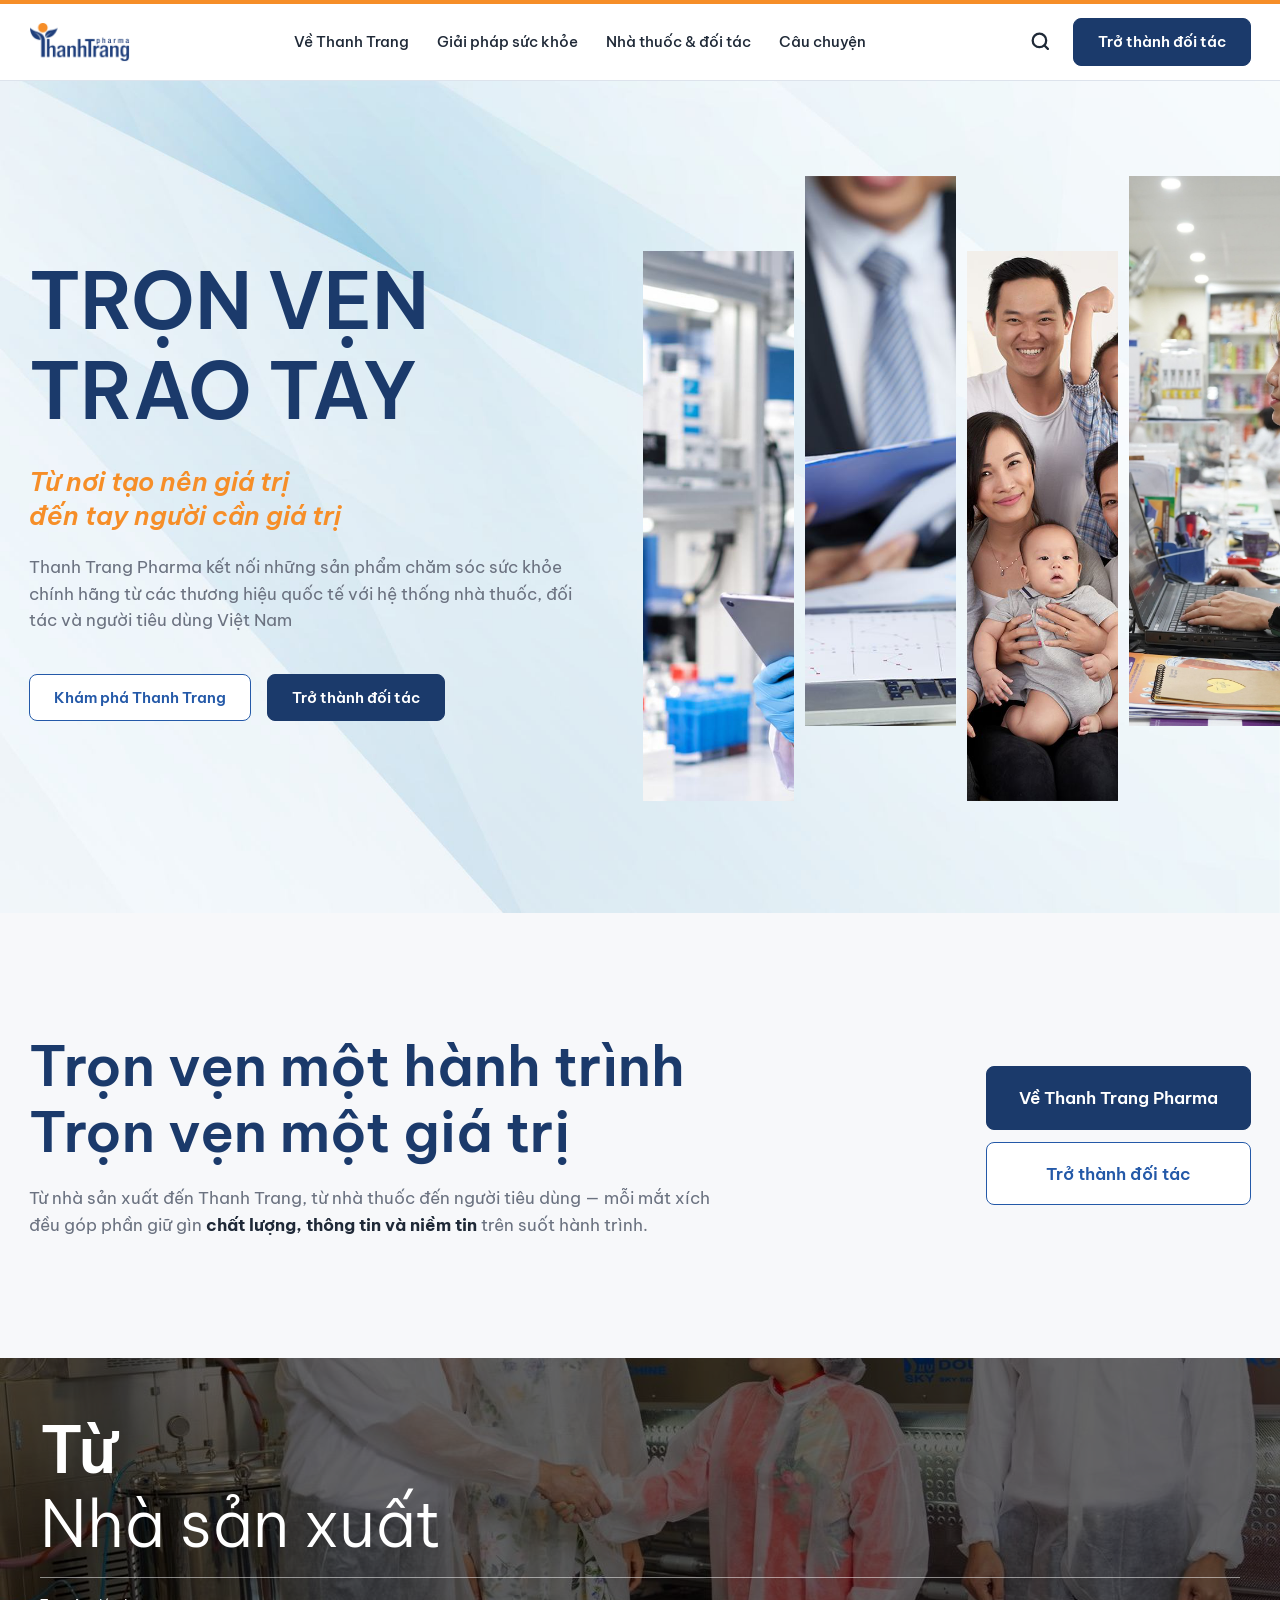
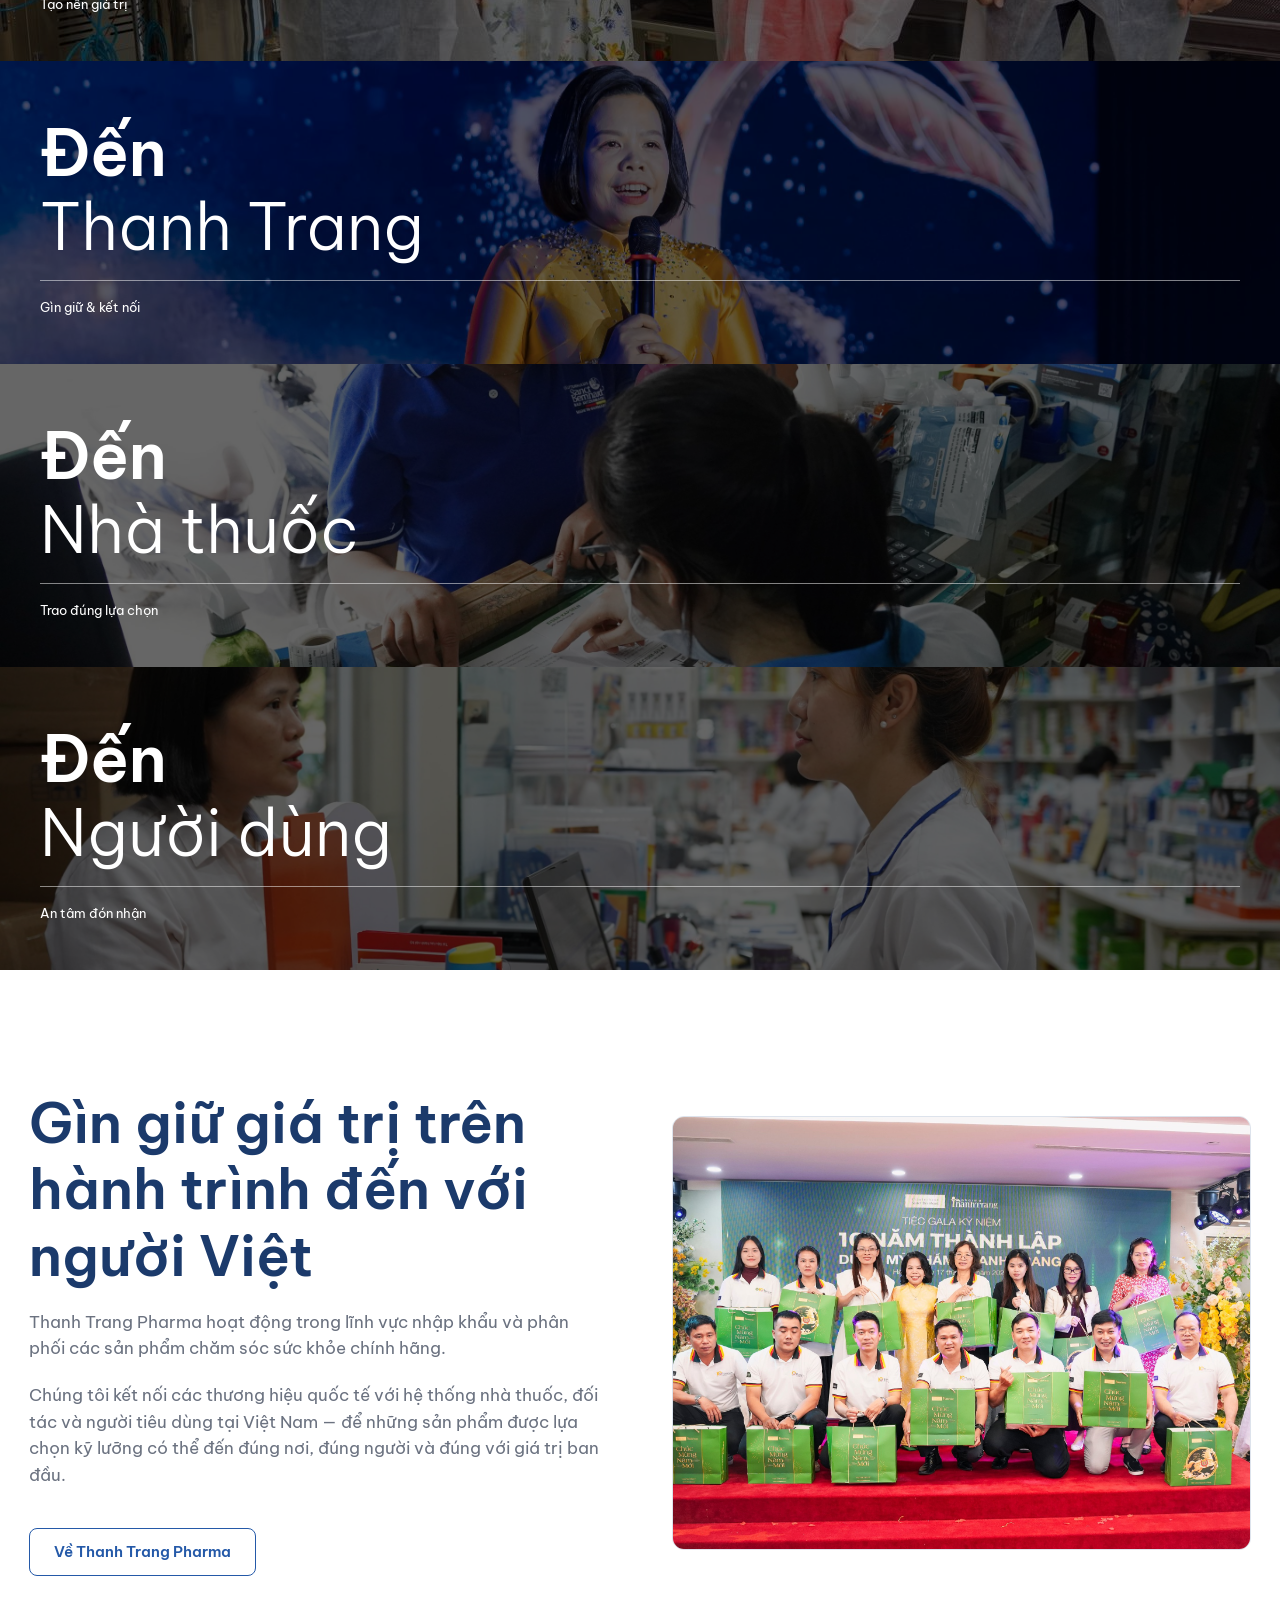
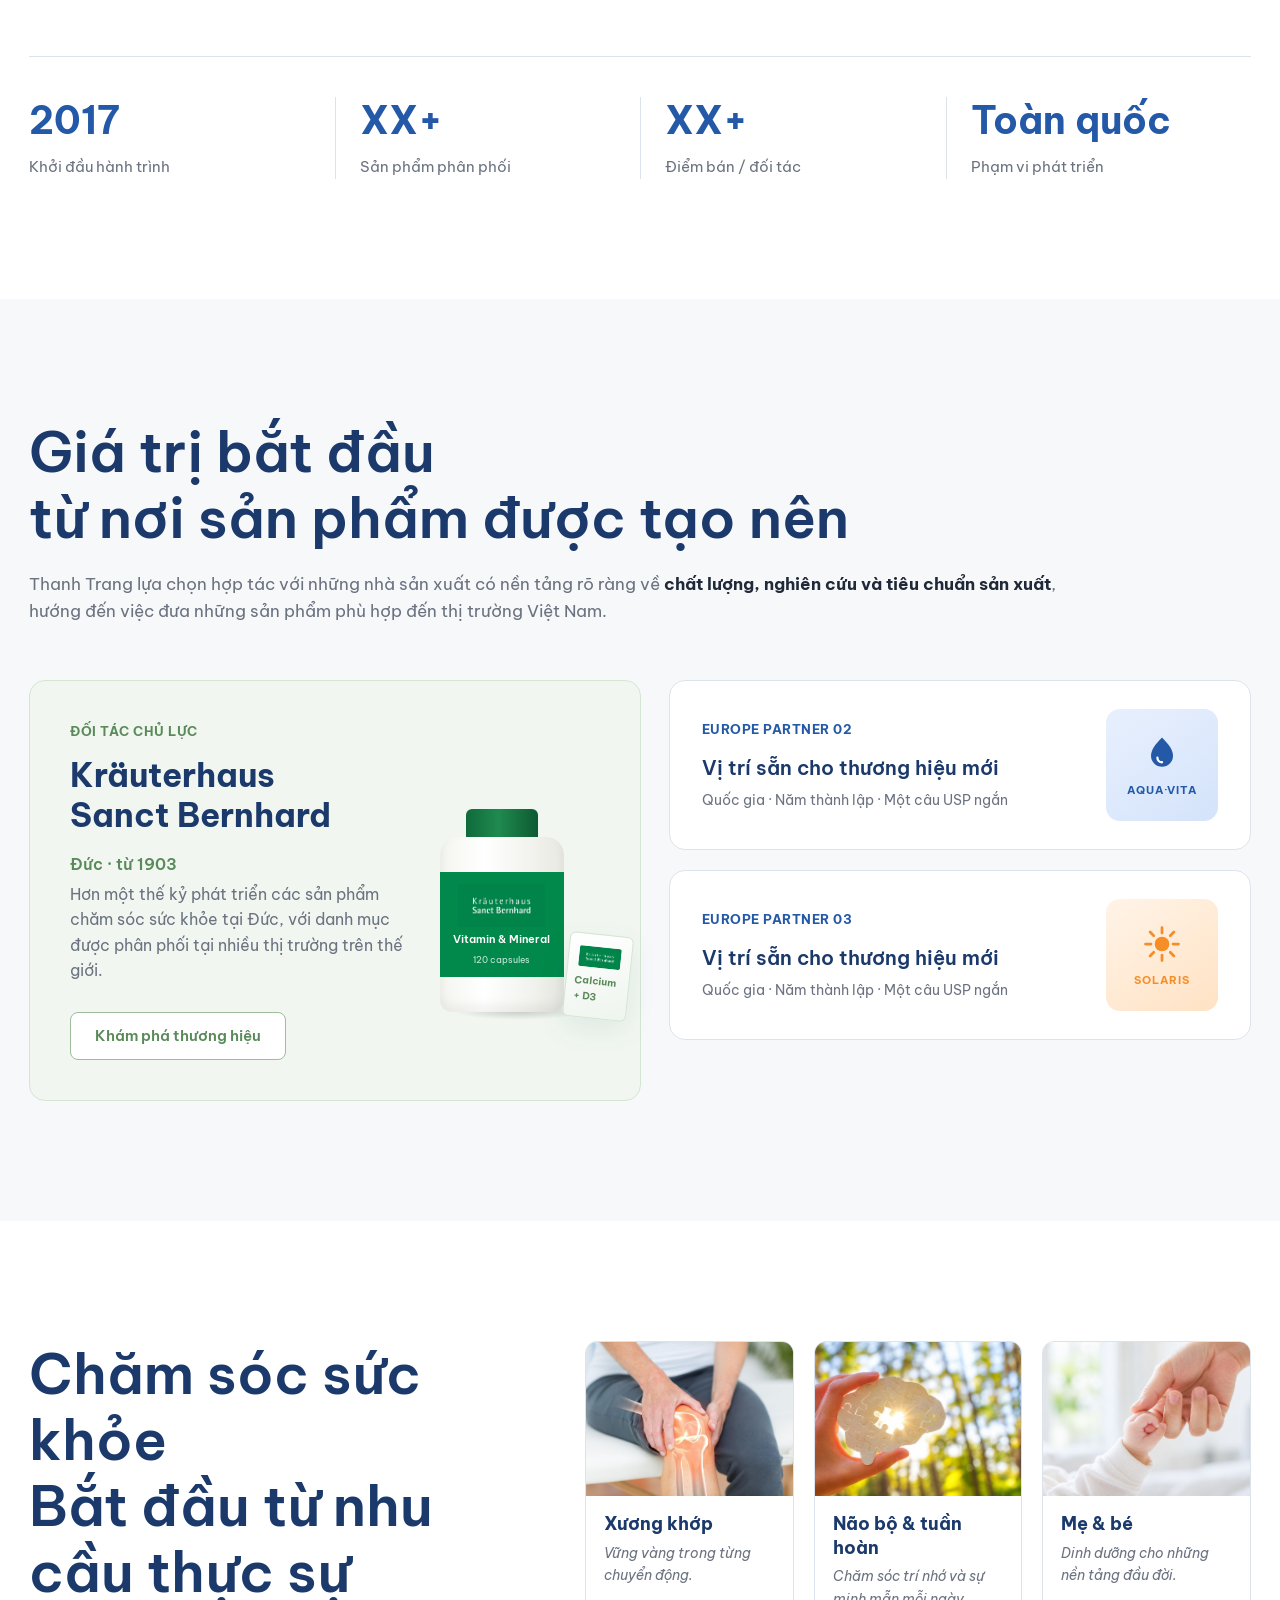
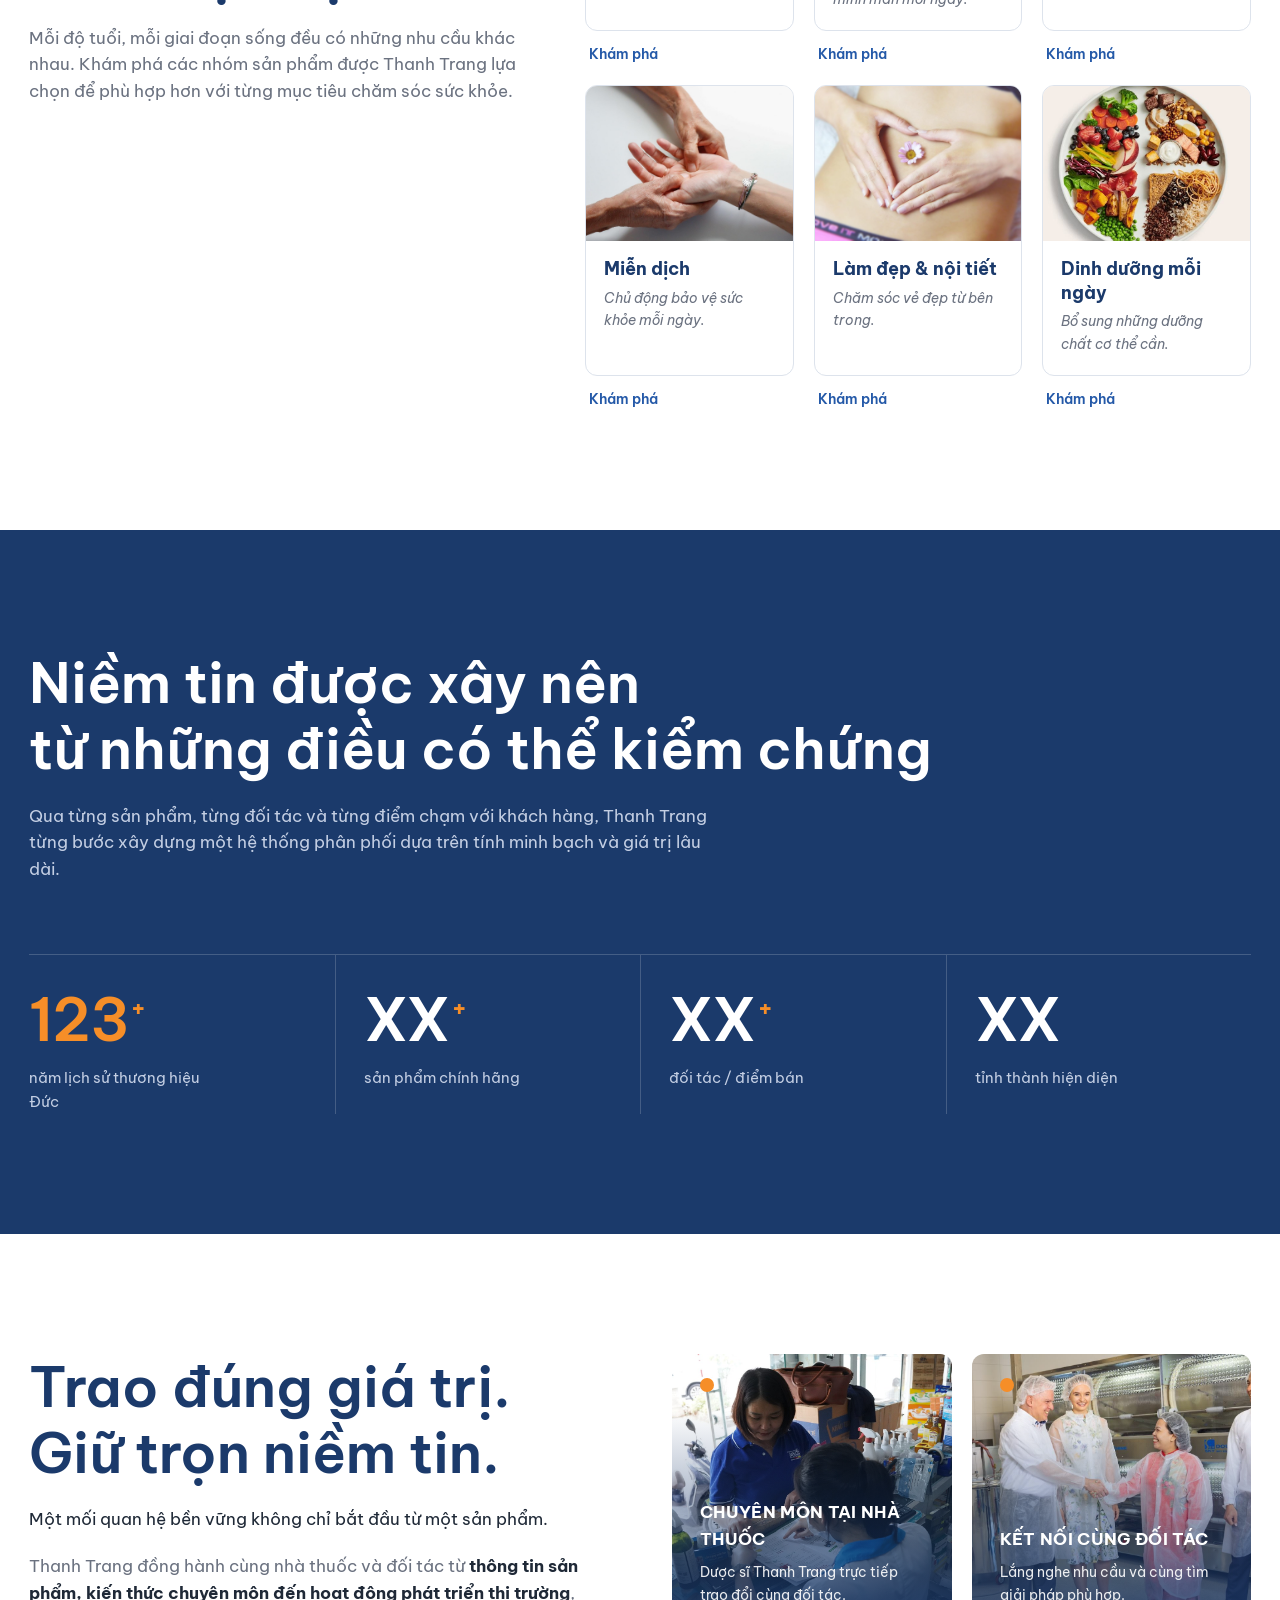
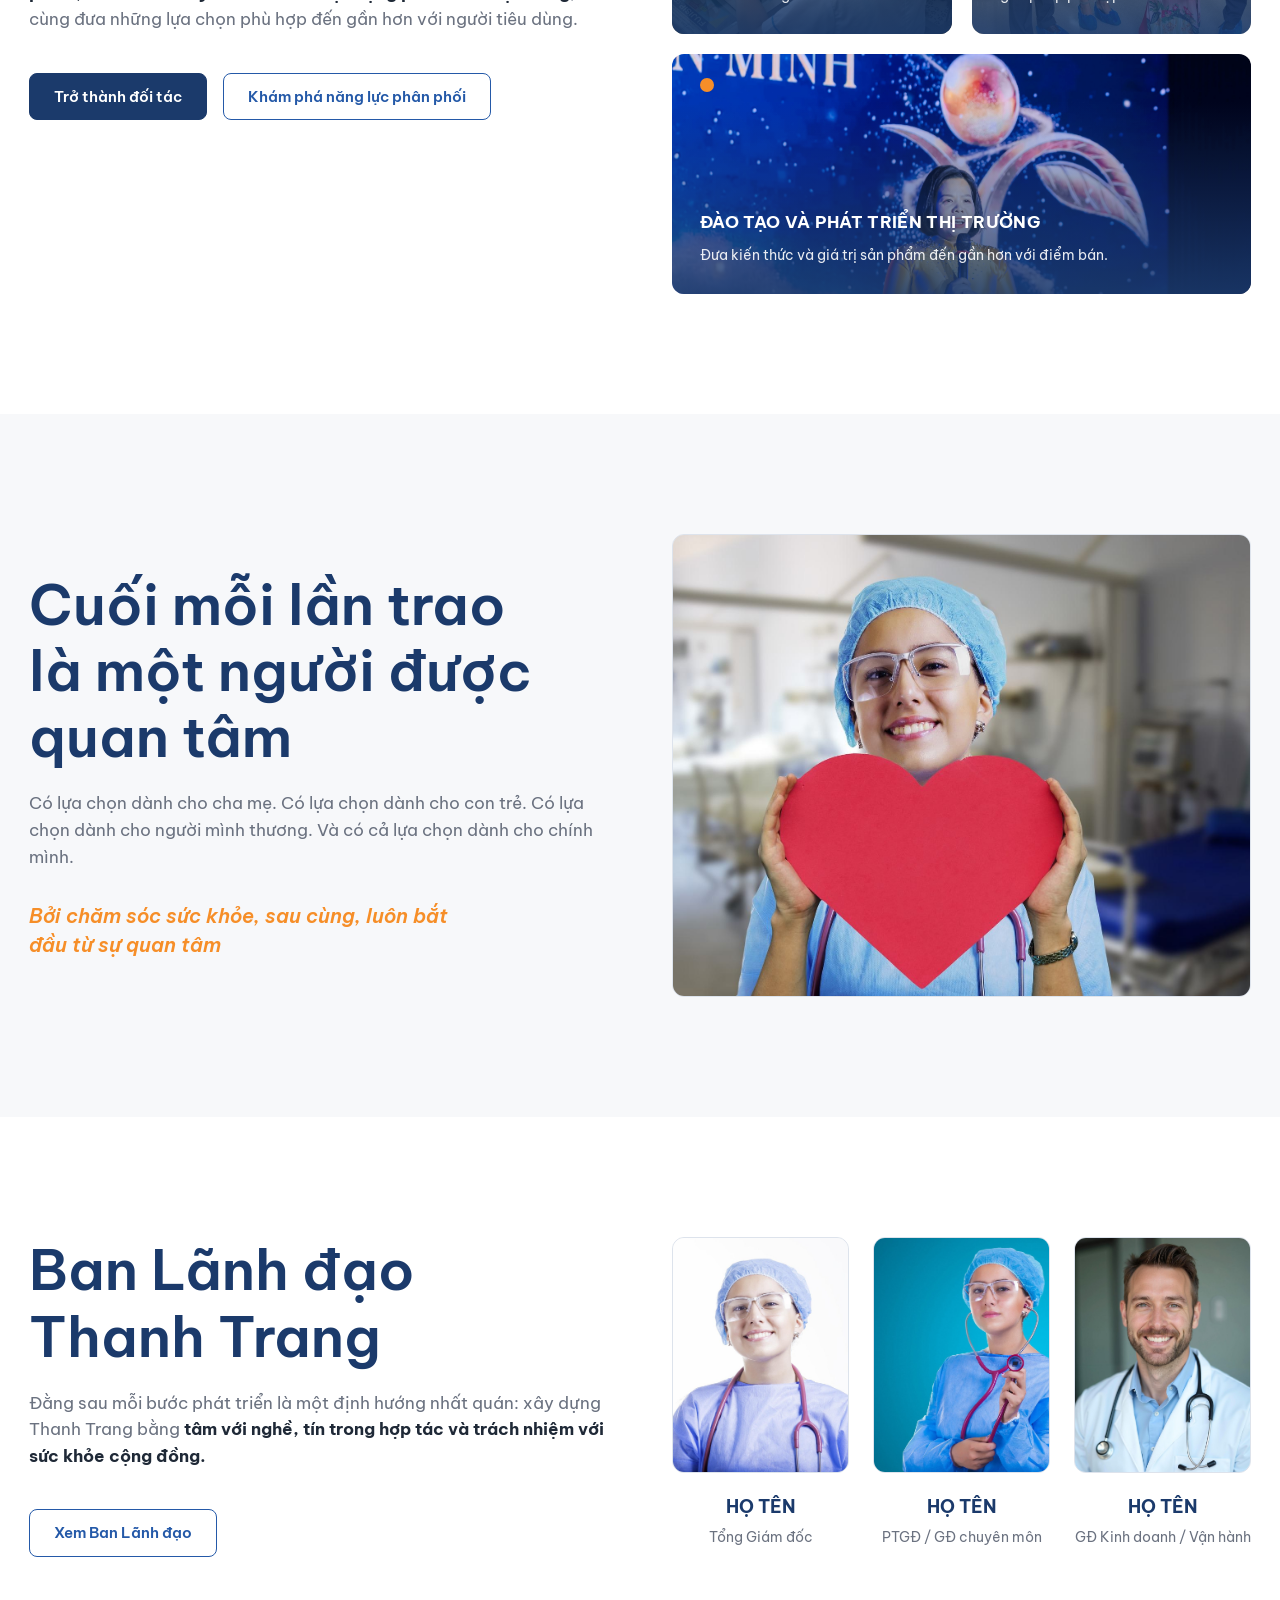
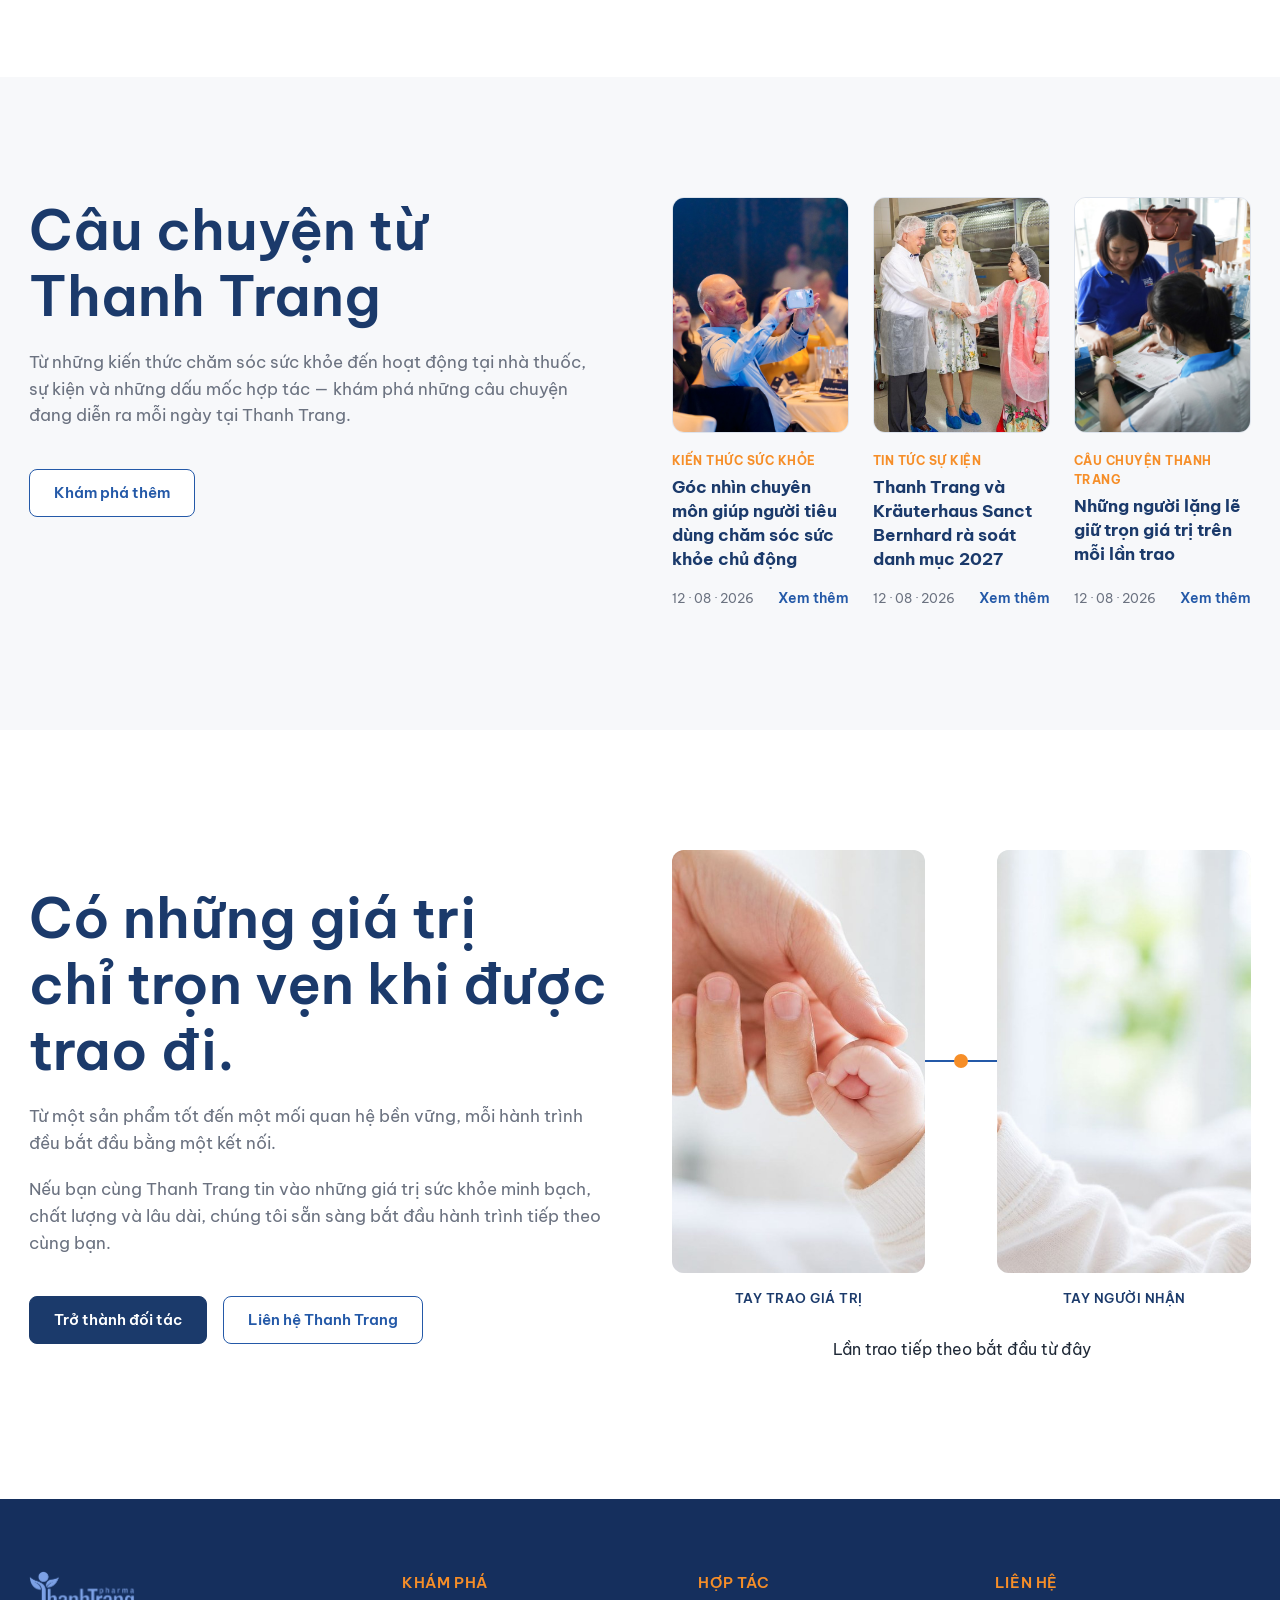
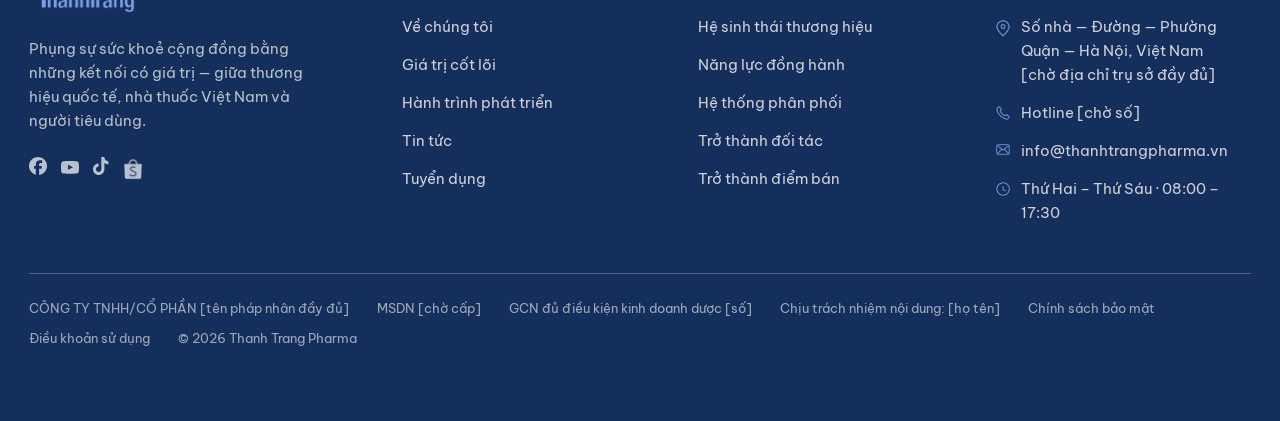
==== commit 9e23444d: "Restore hero strips and background, original journey rows, refine brand section - Hero: original 4 p" ====
--- a/index.html
+++ b/index.html
@@ -61,17 +61,22 @@
 
 <!-- 02 / BRAND PROMISE -->
 <section class="section promise">
- <div class="container">
-  <h2 class="h1">Trọn vẹn một hành trình<br>Trọn vẹn một giá trị</h2>
-  <p class="lead">Từ nhà sản xuất đến Thanh Trang, từ nhà thuốc đến người tiêu dùng — mỗi mắt xích đều góp phần giữ gìn <b>chất lượng, thông tin và niềm tin</b> trên suốt hành trình.</p>
-  <ol class="journey">
-   <li><span class="node"></span><i>01</i><h3>Nhà sản xuất</h3><p>Tạo nên giá trị</p></li>
-   <li><span class="node"></span><i>02</i><h3>Thanh Trang</h3><p>Gìn giữ &amp; kết nối</p></li>
-   <li><span class="node"></span><i>03</i><h3>Nhà thuốc / Đại lý</h3><p>Trao đúng lựa chọn</p></li>
-   <li><span class="node"></span><i>04</i><h3>Người dùng</h3><p>An tâm đón nhận</p></li>
-  </ol>
-  <p class="motto">Một hành trình — một giá trị không đổi</p>
- </div>
+ <div class="container promise-top">
+  <div>
+   <h2 class="h1">Trọn vẹn một hành trình<br>Trọn vẹn một giá trị</h2>
+   <p class="lead">Từ nhà sản xuất đến Thanh Trang, từ nhà thuốc đến người tiêu dùng — mỗi mắt xích đều góp phần giữ gìn <b>chất lượng, thông tin và niềm tin</b> trên suốt hành trình.</p>
+  </div>
+  <div class="stack">
+   <a class="btn btn-primary btn-lg" href="#about">Về Thanh Trang Pharma</a>
+   <a class="btn btn-ghost btn-lg" href="#cta">Trở thành đối tác</a>
+  </div>
+ </div>
+</section>
+<section class="journey-rows" aria-label="Hành trình trao tay">
+  <div class="row"><img src="assets/images/img84.jpg" alt=""><div class="inner"><p class="big"><b>Từ</b><i>Nhà sản xuất</i></p><div class="foot"><span>Tạo nên giá trị</span></div></div></div>
+  <div class="row"><img src="assets/images/img106.jpg" alt="" style="object-position:50% 45%"><div class="inner"><p class="big"><b>Đến</b><i>Thanh Trang</i></p><div class="foot"><span>Gìn giữ & kết nối</span></div></div></div>
+  <div class="row"><img src="assets/images/img102.jpg" alt=""><div class="inner"><p class="big"><b>Đến</b><i>Nhà thuốc</i></p><div class="foot"><span>Trao đúng lựa chọn</span></div></div></div>
+  <div class="row"><img src="assets/images/img10.jpg" alt=""><div class="inner"><p class="big"><b>Đến</b><i>Người dùng</i></p><div class="foot"><span>An tâm đón nhận</span></div></div></div>
 </section>
 
 <!-- 03 / VỀ THANH TRANG -->
@@ -99,7 +104,7 @@
 <section class="section brands">
  <div class="container">
   <h2 class="h1">Giá trị bắt đầu<br>từ nơi sản phẩm được tạo nên</h2>
-  <p class="lead">Thanh Trang lựa chọn hợp tác với những nhà sản xuất có nền tảng rõ ràng về <b>chất lượng, nghiên cứu và tiêu chuẩn sản xuất</b>, hướng đến việc đưa những sản phẩm phù hợp đến thị trường Việt Nam.</p>
+  <p class="lead wide">Thanh Trang lựa chọn hợp tác với những nhà sản xuất có nền tảng rõ ràng về <b>chất lượng, nghiên cứu và tiêu chuẩn sản xuất</b>, hướng đến việc đưa những sản phẩm phù hợp đến thị trường Việt Nam.</p>
   <div class="brand-grid">
    <article class="brand-main">
     <div class="brand-main-txt">
@@ -109,17 +114,23 @@
      <p>Hơn một thế kỷ phát triển các sản phẩm chăm sóc sức khỏe tại Đức, với danh mục được phân phối tại nhiều thị trường trên thế giới.</p>
      <a class="btn btn-green" href="#">Khám phá thương hiệu</a>
     </div>
-    <div class="packshot"><img src="assets/images/img92.jpg" alt="Kräuterhaus Sanct Bernhard"></div>
+    <div class="packshot" aria-label="Sản phẩm minh họa Kräuterhaus Sanct Bernhard">
+     <div class="bottle">
+      <span class="cap"></span>
+      <span class="body"><span class="label"><img src="assets/images/img92.jpg" alt=""><em>Vitamin &amp; Mineral</em><small>120 capsules</small></span></span>
+     </div>
+     <div class="box-pack"><img src="assets/images/img92.jpg" alt=""><em>Calcium + D3</em></div>
+    </div>
    </article>
    <div class="brand-list">
     <!-- Mỗi thương hiệu mới = 1 brand-card. Khi chưa có đối tác thật thì xoá card (không hiển thị placeholder trên web chính thức). -->
     <article class="brand-card">
      <div><p class="brand-tag">Europe partner 02</p><h4>Vị trí sẵn cho thương hiệu mới</h4><p>Quốc gia · Năm thành lập · Một câu USP ngắn</p></div>
-     <div class="logo-box">LOGO</div>
+     <div class="logo-box lb-blue" aria-hidden="true"><svg viewBox="0 0 48 48" width="44" height="44"><path d="M24 6c8 8 12 14 12 20a12 12 0 0 1-24 0c0-6 4-12 12-20z" fill="currentColor"/><path d="M19 28a5 5 0 0 0 5 5" stroke="#fff" stroke-width="2.5" fill="none" stroke-linecap="round"/></svg><span>AQUA·VITA</span></div>
     </article>
     <article class="brand-card">
      <div><p class="brand-tag">Europe partner 03</p><h4>Vị trí sẵn cho thương hiệu mới</h4><p>Quốc gia · Năm thành lập · Một câu USP ngắn</p></div>
-     <div class="logo-box">LOGO</div>
+     <div class="logo-box lb-orange" aria-hidden="true"><svg viewBox="0 0 48 48" width="44" height="44"><circle cx="24" cy="24" r="8" fill="currentColor"/><g stroke="currentColor" stroke-width="3" stroke-linecap="round"><path d="M24 6v6M24 36v6M6 24h6M36 24h6M11 11l4 4M33 33l4 4M37 11l-4 4M15 33l-4 4"/></g></svg><span>SOLARIS</span></div>
     </article>
    </div>
   </div>
--- a/css/sections.css
+++ b/css/sections.css
@@ -4,23 +4,26 @@
 .split.top{align-items:start}
 
 /* 01 Hero */
-.hero{padding:96px 0 112px;background:linear-gradient(180deg,#fff 0%,var(--bg) 100%);overflow:hidden}
+.hero{padding:96px 0 112px;background:#f5fafc url(../assets/images/img26.png) center/cover no-repeat;overflow:hidden}
 .hero .split{grid-template-columns:.95fr 1.05fr}
 .kv{display:grid;grid-template-columns:repeat(4,1fr);gap:11px;height:625px;margin-right:calc((100vw - min(var(--max),100vw - 32px))/-2)}
 .kv img{width:100%;height:550px;object-fit:cover}
 .kv img:nth-child(odd){margin-top:75px}
 
-/* 02 Promise — hành trình 4 mắt xích */
+/* 02 Promise + 4 dải hành trình ảnh (phiên bản demo gốc) */
 .promise{background:var(--bg)}
-.journey{list-style:none;margin:72px 0 0;padding:0;display:grid;grid-template-columns:repeat(4,1fr);position:relative}
-.journey::before{content:"";position:absolute;left:0;right:0;top:9px;height:2px;background:linear-gradient(90deg,var(--blue),var(--blue) 80%,var(--orange))}
-.journey li{position:relative;padding-right:24px}
-.journey .node{display:block;width:20px;height:20px;border-radius:50%;background:var(--surface);border:2px solid var(--blue);position:relative;z-index:1}
-.journey li:last-child .node{background:var(--orange);border-color:var(--orange);box-shadow:0 0 0 8px rgba(246,142,40,.18)}
-.journey i{display:block;font-style:normal;margin-top:28px;font-size:13px;font-weight:600;color:var(--orange);letter-spacing:.06em}
-.journey h3{margin:6px 0 6px;font-size:22px;font-weight:700;color:var(--navy);line-height:1.3}
-.journey p{margin:0;color:var(--gray)}
-.motto{color:var(--orange);font-weight:600;font-size:18px;font-style:italic;margin:56px 0 0}
+.promise-top{display:grid;grid-template-columns:1fr auto;gap:48px;align-items:center}
+.promise .stack{display:grid;gap:12px}
+.btn-lg{font-size:clamp(16px,1.3vw,19px);padding:20px 32px;min-width:min(340px,100%)}
+.journey-rows .row{position:relative;height:303px;display:flex;align-items:center;color:#fff;overflow:hidden;isolation:isolate}
+.journey-rows .row img{position:absolute;inset:0;width:100%;height:100%;object-fit:cover;z-index:-2}
+.journey-rows .row::after{content:"";position:absolute;inset:0;background:rgba(0,0,0,.6);z-index:-1}
+.journey-rows .inner{width:min(1200px,100% - 32px);margin-inline:auto}
+.journey-rows .kicker{margin:0;font-size:13px;font-weight:600;letter-spacing:.04em;text-transform:uppercase}
+.journey-rows .big{font-size:clamp(40px,5.2vw,64px);line-height:1.15;margin:8px 0 16px}
+.journey-rows .big b{font-weight:600;display:block}
+.journey-rows .big i{font-weight:300;font-style:normal;display:block}
+.journey-rows .foot{border-top:1px solid rgba(255,255,255,.5);padding-top:16px;font-size:13px}
 
 /* 03 About */
 .about .frame{aspect-ratio:4/3}
@@ -40,14 +43,26 @@
 .brand-main-txt>p:not(.brand-tag):not(.brand-meta){color:var(--gray);margin:0 0 28px}
 .btn-green{background:#fff;border-color:#9dbd9b;color:var(--green)}
 .btn-green:hover{background:#e7f1e6}
-.packshot{background:#fff;border:1px solid var(--line);border-radius:12px;aspect-ratio:3/5;display:grid;place-items:center;padding:16px}
-.packshot img{width:100%;height:auto;border-radius:4px}
+.packshot{position:relative;aspect-ratio:3/5;display:flex;align-items:flex-end;justify-content:center;padding-bottom:12px}
+.packshot::before{content:"";position:absolute;inset:auto 8% 4px;height:18px;border-radius:50%;background:radial-gradient(rgba(0,0,0,.18),transparent 70%)}
+.bottle{position:relative;width:78%;margin-right:22%;z-index:1;display:flex;flex-direction:column;align-items:center}
+.bottle .cap{width:58%;height:30px;border-radius:6px 6px 2px 2px;background:linear-gradient(90deg,#0f6a3a,#1f8a4f 45%,#0d5a31)}
+.bottle .body{width:100%;aspect-ratio:3/4.2;margin-top:-2px;border-radius:18px 18px 12px 12px;background:linear-gradient(90deg,#f4f4ef,#fff 35%,#e9e9e2);box-shadow:inset 0 -6px 12px rgba(0,0,0,.06);display:flex;align-items:center}
+.bottle .label{width:100%;background:#00894a;color:#fff;padding:12px 8px 10px;text-align:center;display:grid;gap:4px}
+.bottle .label img{width:80%;margin:0 auto;border-radius:2px}
+.bottle em{font-style:normal;font-size:11px;font-weight:600}
+.bottle small{font-size:9px;opacity:.8}
+.box-pack{position:absolute;right:-30px;bottom:4px;width:40%;aspect-ratio:3/4;background:linear-gradient(160deg,#fff,#eef4ee);border:1px solid #d5e5d3;border-radius:6px;box-shadow:var(--shadow);transform:rotate(6deg);display:grid;align-content:center;justify-items:center;gap:6px;padding:8px;z-index:2}
+.box-pack img{width:90%;border-radius:2px}
+.box-pack em{font-style:normal;font-size:10px;font-weight:700;color:var(--green)}
 .brand-list{display:grid;gap:20px;align-content:start}
 .brand-card{background:var(--surface);border:1px solid var(--line);border-radius:16px;padding:28px 32px;display:grid;grid-template-columns:1fr 112px;gap:24px;align-items:center;transition:.25s}
 .brand-card:hover{box-shadow:var(--shadow)}
 .brand-card h4{margin:0 0 8px;font-size:20px;font-weight:600;color:var(--navy);line-height:1.35}
 .brand-card p:last-child{margin:0;color:var(--gray);font-size:14px}
-.logo-box{aspect-ratio:1;border:1px solid var(--line);border-radius:10px;background:var(--bg);display:grid;place-items:center;font-size:13px;font-weight:700;color:var(--gray)}
+.logo-box{aspect-ratio:1;border-radius:14px;display:grid;place-items:center;align-content:center;gap:6px;font-size:11px;font-weight:700;letter-spacing:.08em}
+.lb-blue{background:linear-gradient(145deg,#e8f0fd,#d4e3fb);color:var(--blue)}
+.lb-orange{background:linear-gradient(145deg,#fff4e8,#ffe2c4);color:var(--orange)}
 .logo-box img{max-width:80%;max-height:70%}
 
 /* 05 Solutions */
@@ -134,3 +149,5 @@
 .contact li{display:flex;gap:10px;align-items:flex-start}
 .contact img{width:16px;margin-top:4px;opacity:.8}
 .legal{border-top:1px solid rgba(255,255,255,.25);margin-top:48px;padding-top:24px;font-size:13px;color:#a0a8b8;display:flex;flex-wrap:wrap;gap:10px 28px}
+
+.lead.wide{max-width:96ch}
--- a/css/responsive.css
+++ b/css/responsive.css
@@ -14,8 +14,7 @@
   .kv{height:auto;margin-right:0}
   .kv img{height:300px}
   .kv img:nth-child(odd){margin-top:40px}
-  .journey{grid-template-columns:1fr 1fr;row-gap:40px}
-  .journey::before{display:none}
+  .promise-top{grid-template-columns:1fr}
   .statbar{grid-template-columns:1fr 1fr;row-gap:32px}
   .statbar div:nth-child(3){border-left:0;padding-left:0}
   .brand-grid{grid-template-columns:1fr}
@@ -34,7 +33,8 @@
   .kv img:nth-child(odd){margin-top:0}
   .kv img:nth-child(even){margin-top:30px}
   .actions .btn{width:100%}
-  .journey{grid-template-columns:1fr}
+  .journey-rows .row{height:auto;padding:36px 0}
+  .btn-lg{width:100%}
   .brand-main{grid-template-columns:1fr;padding:28px 24px}
   .packshot{aspect-ratio:auto;max-width:160px}
   .brand-card{grid-template-columns:1fr 80px;padding:24px}
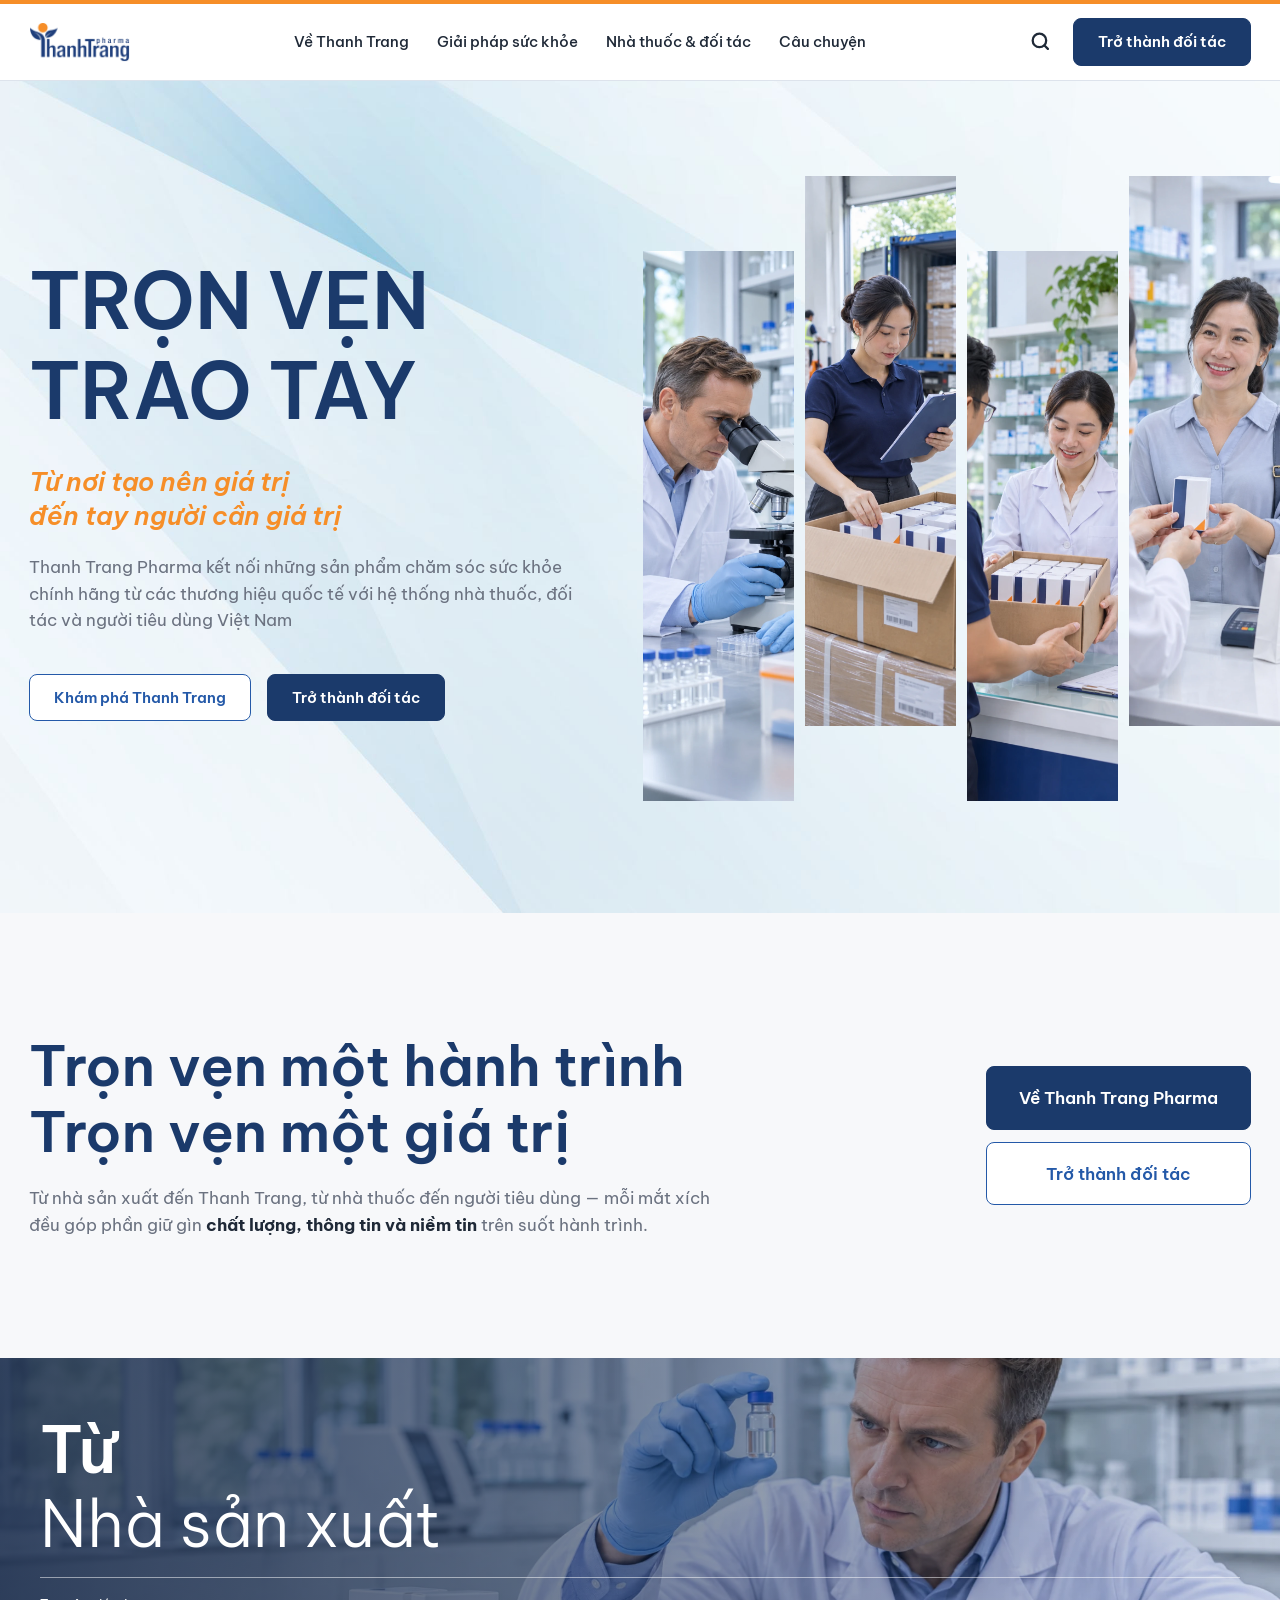
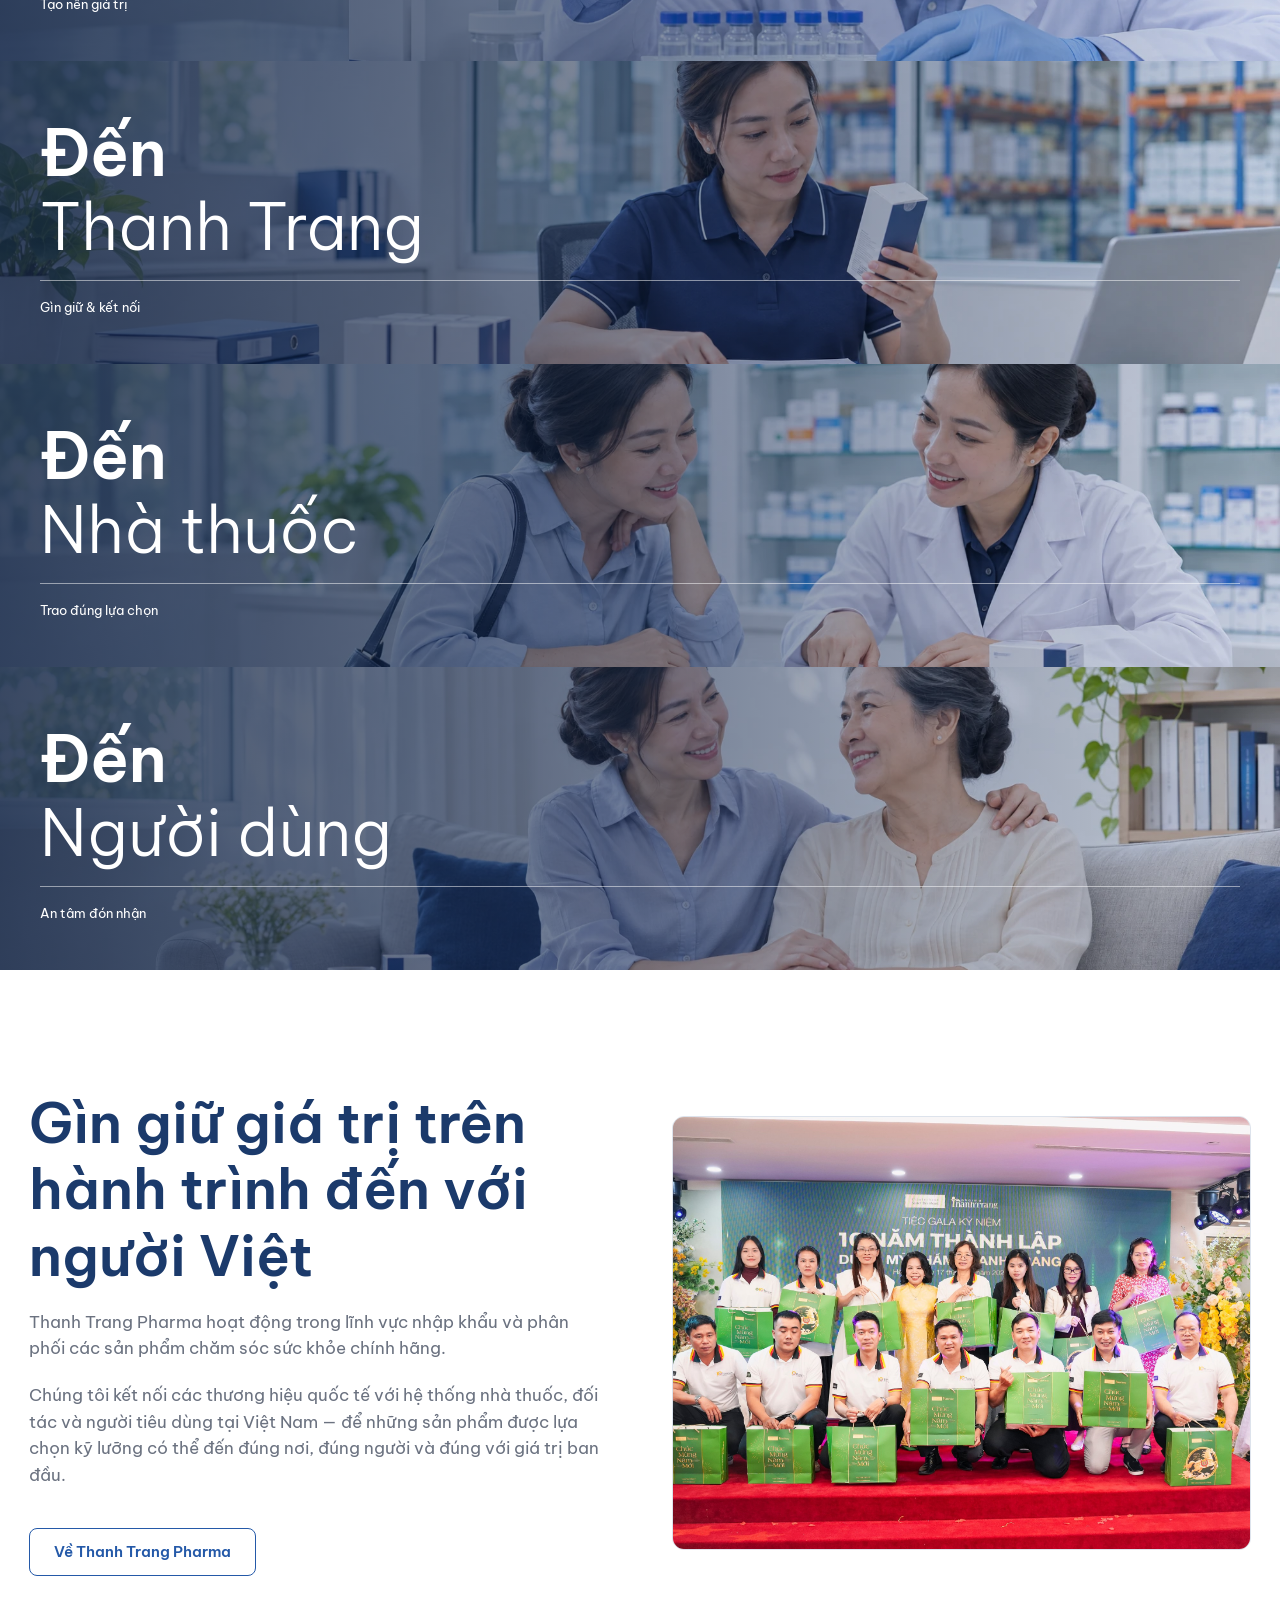
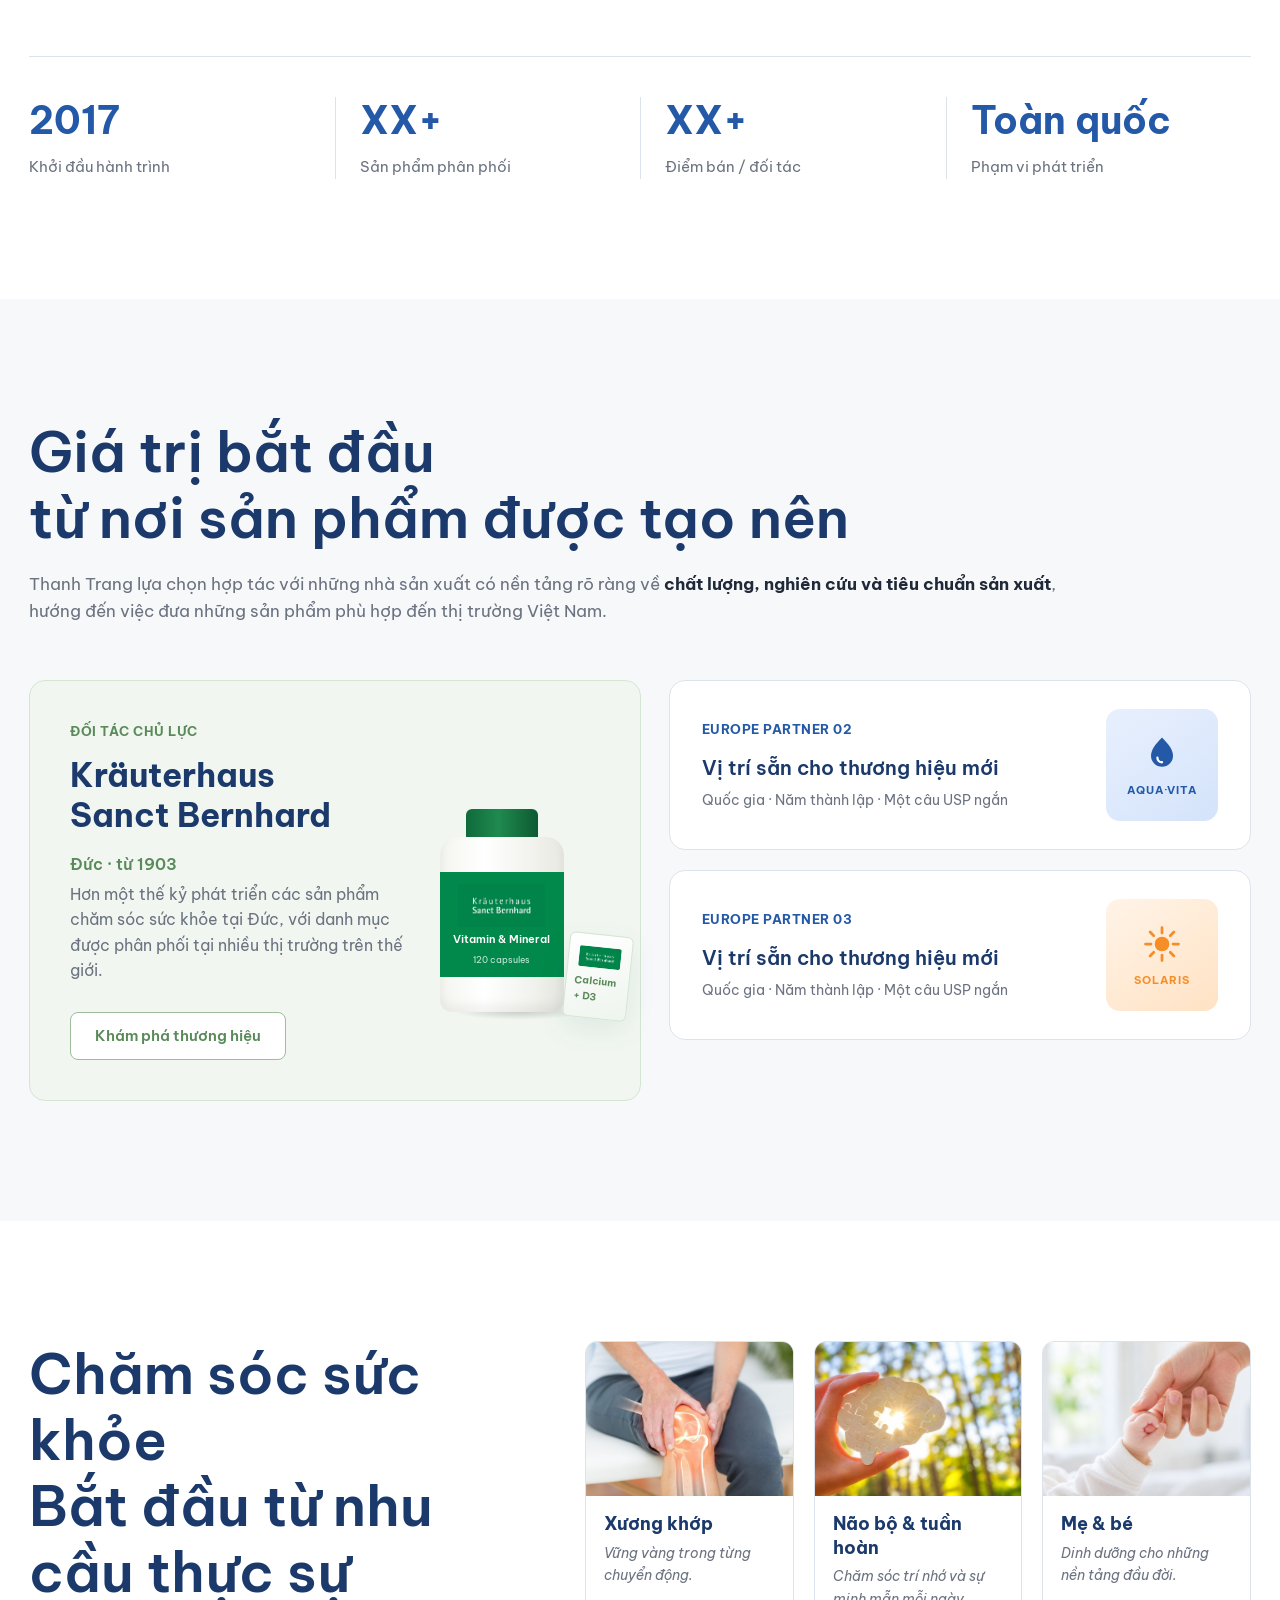
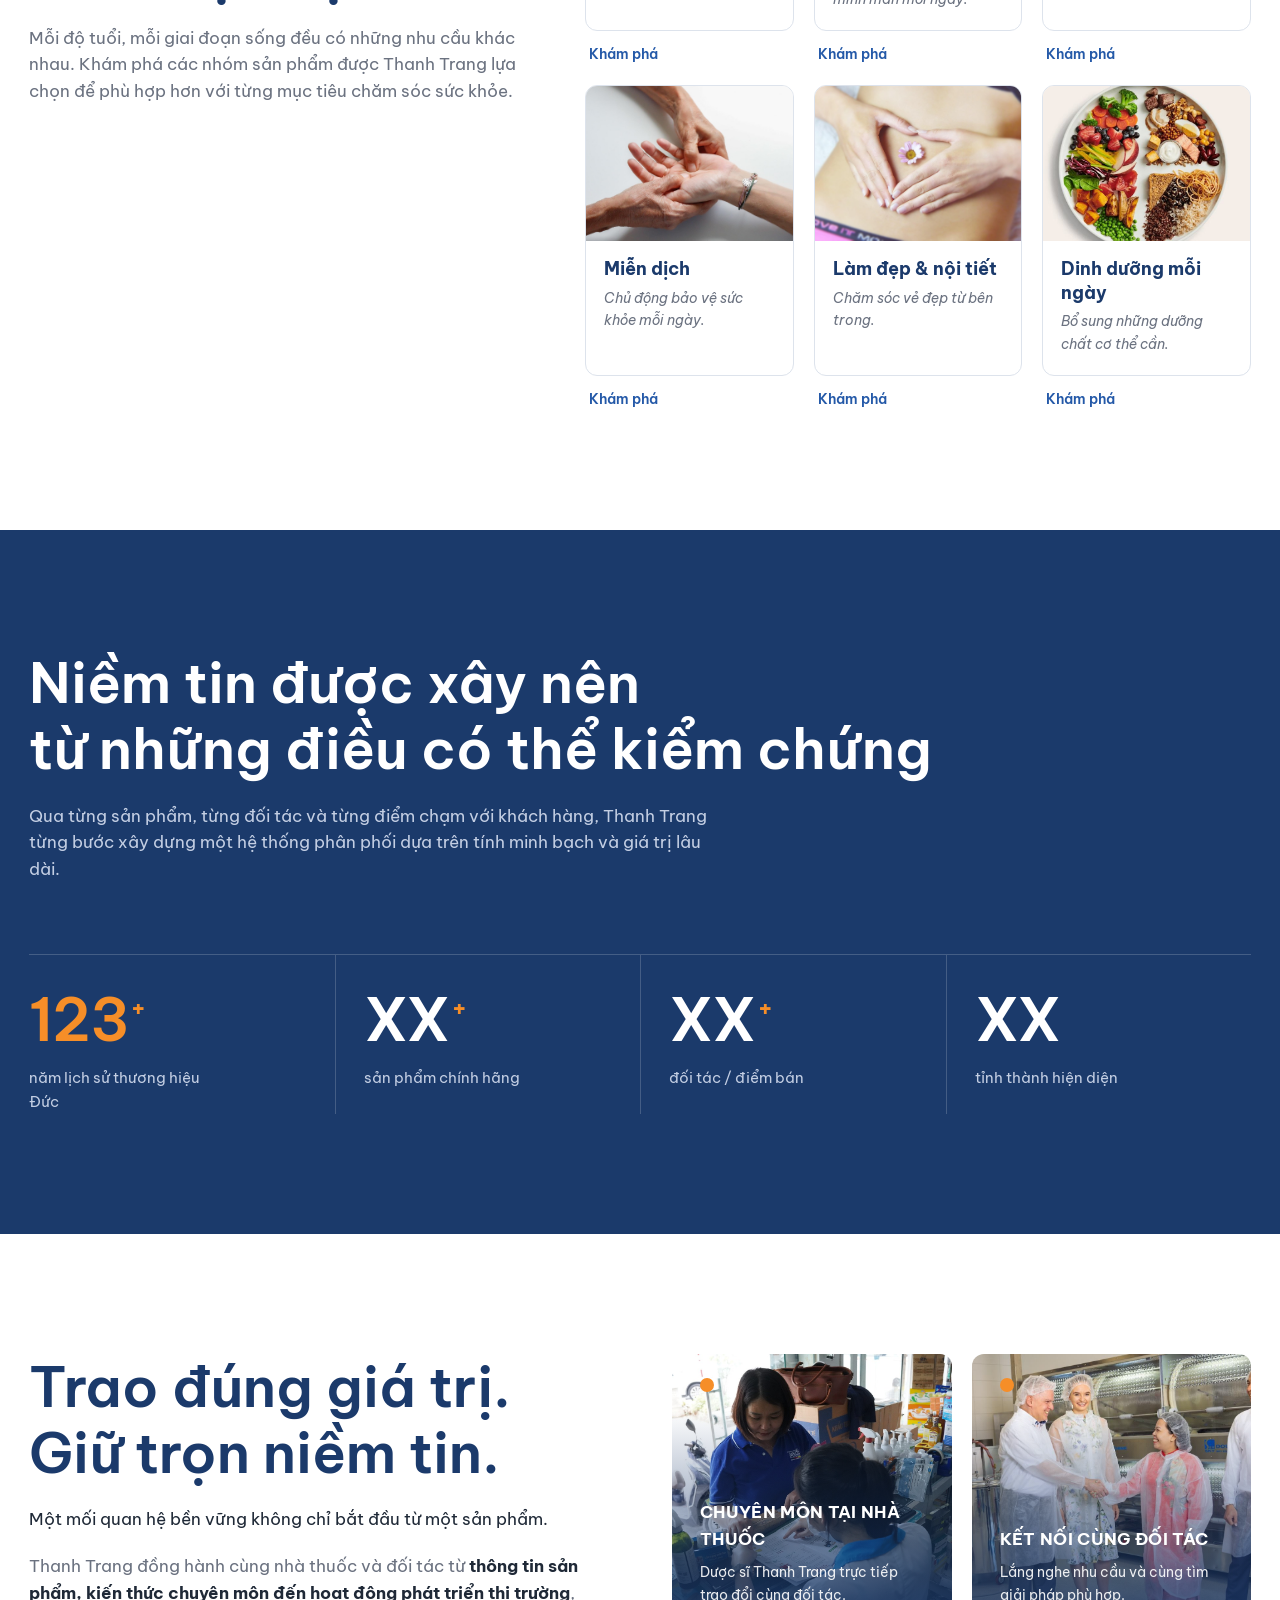
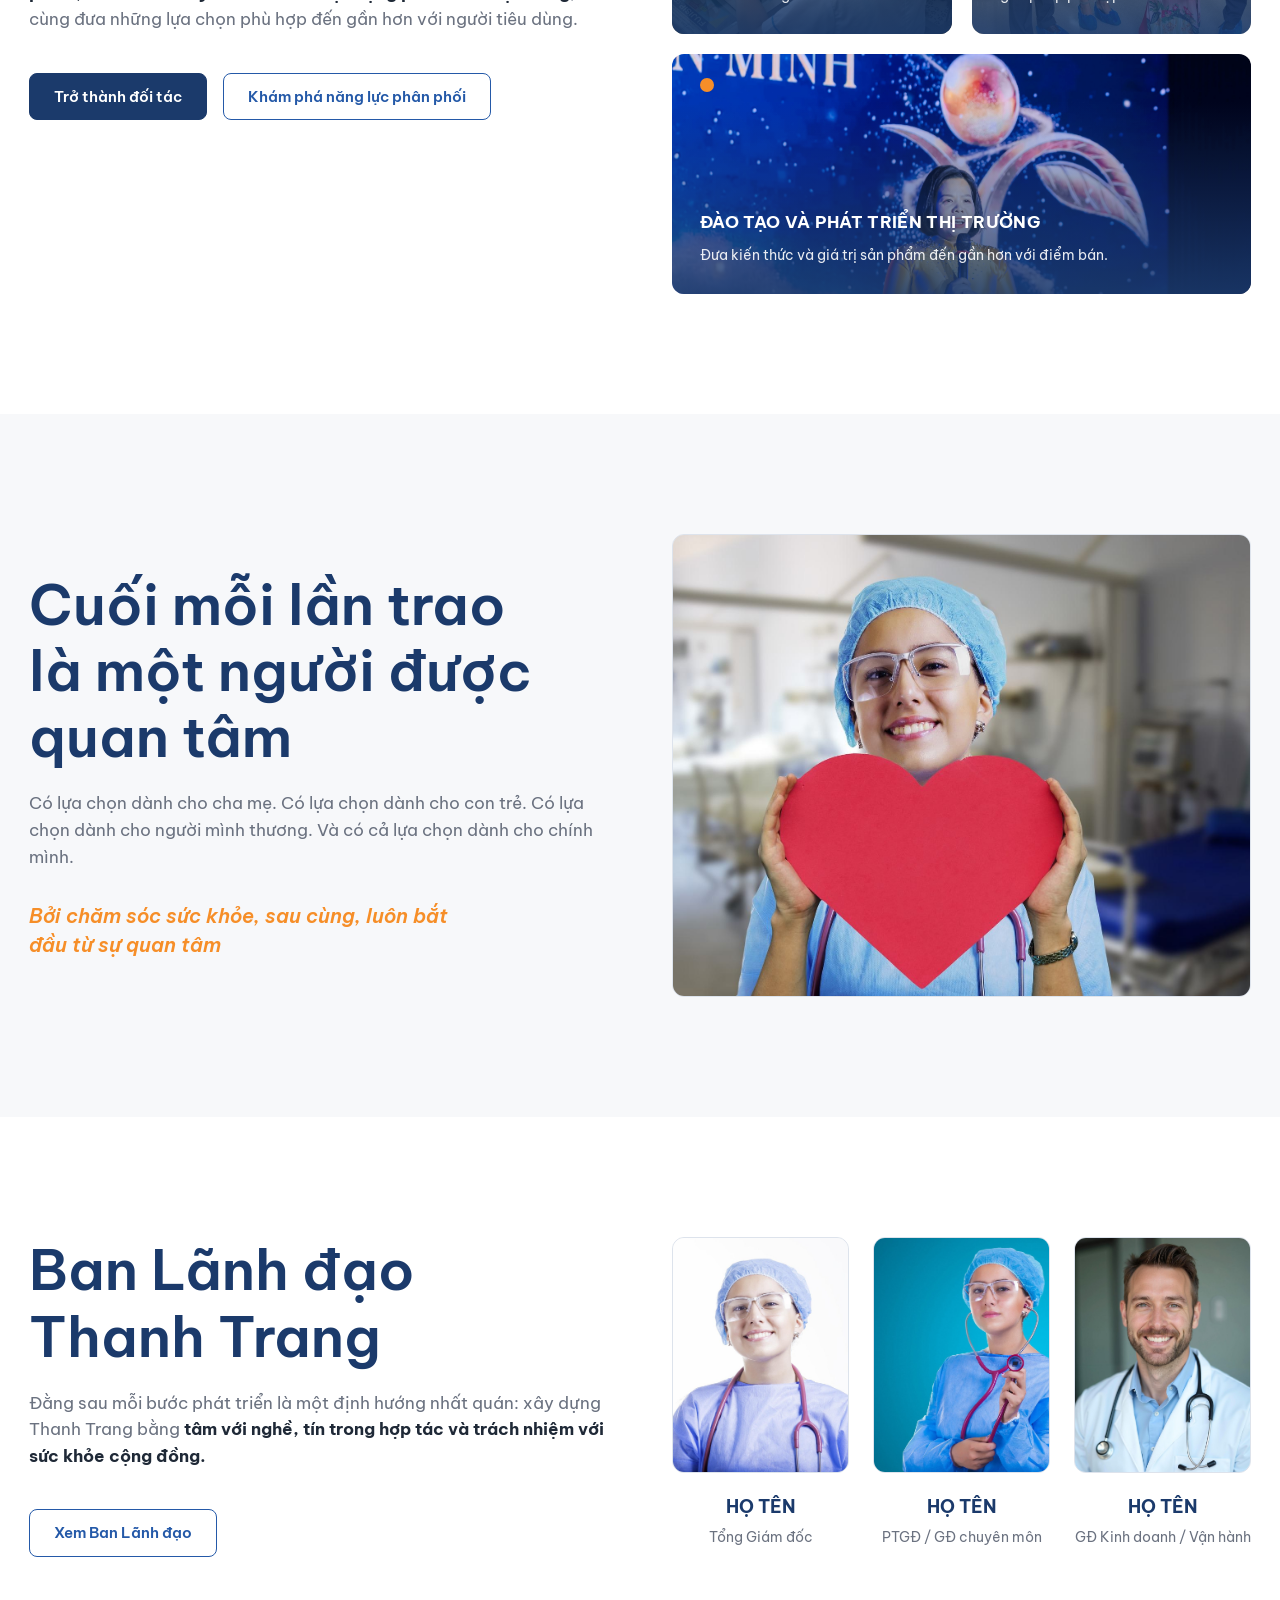
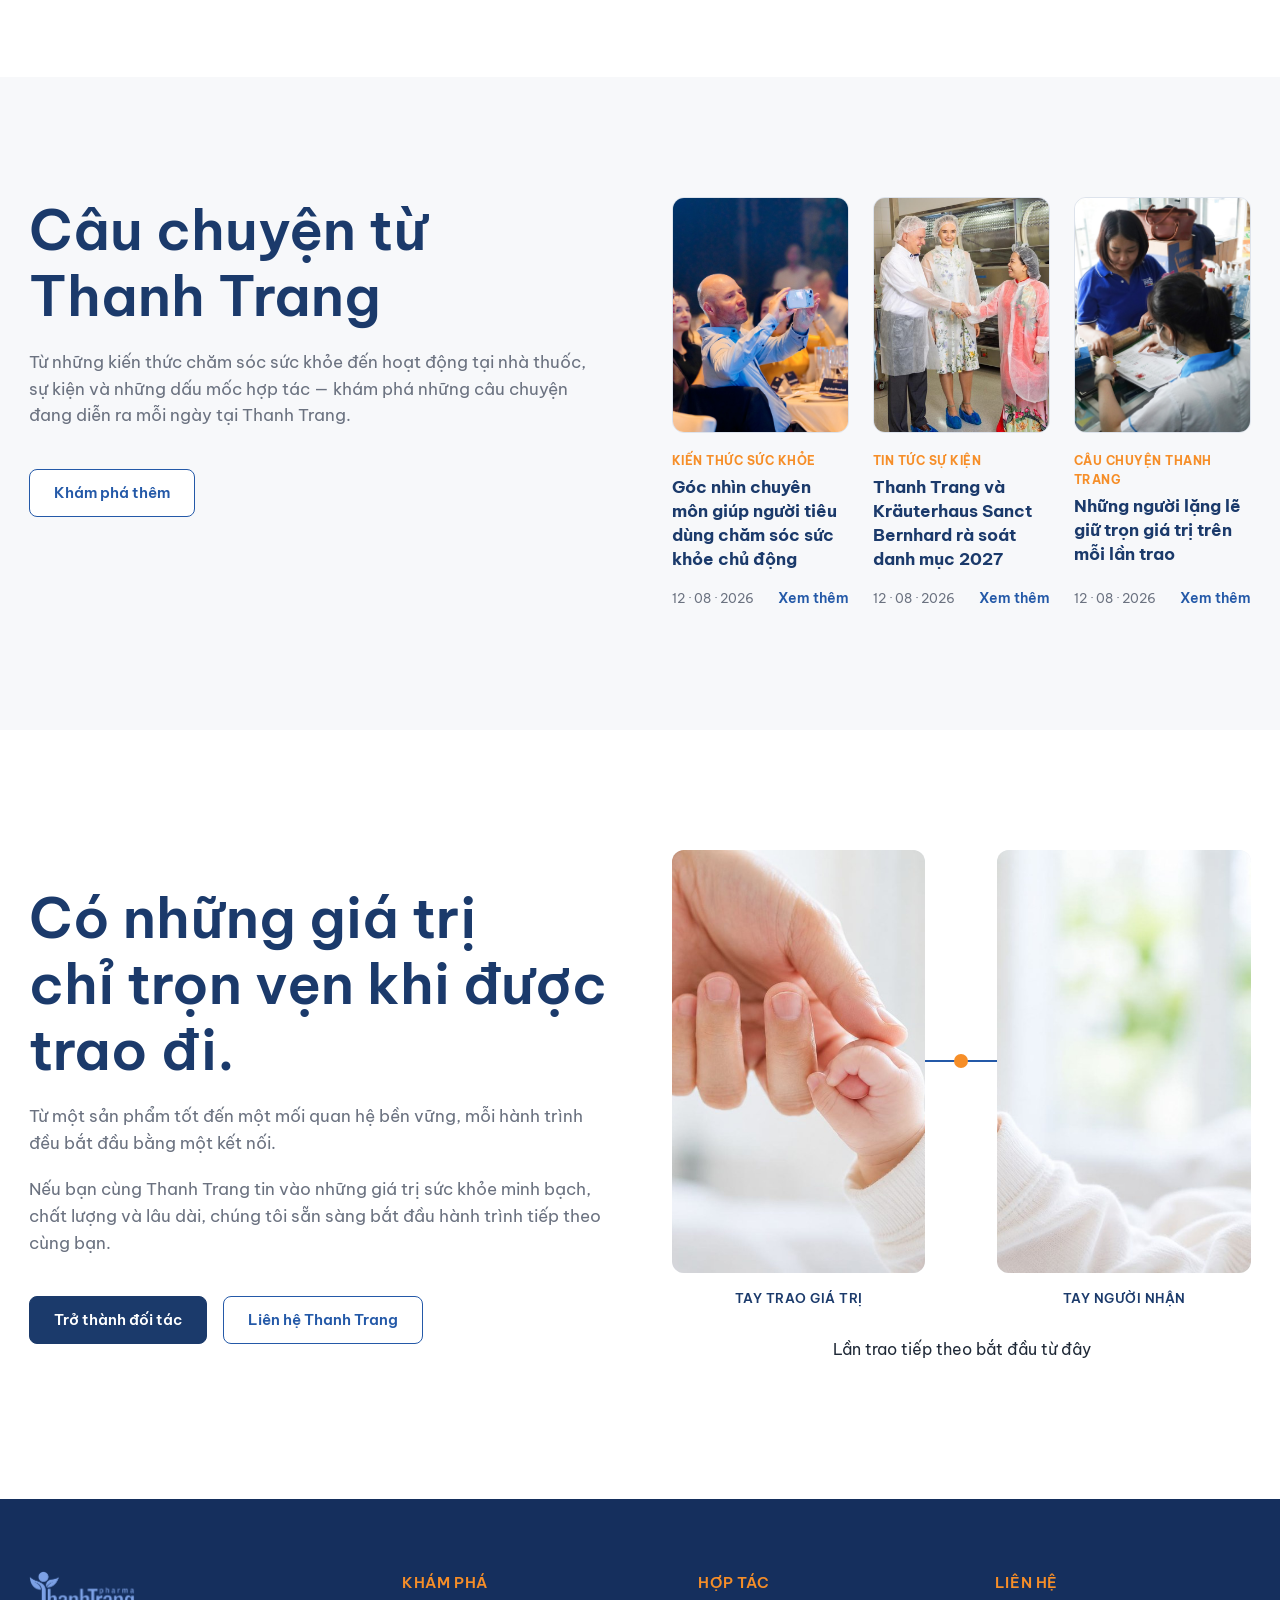
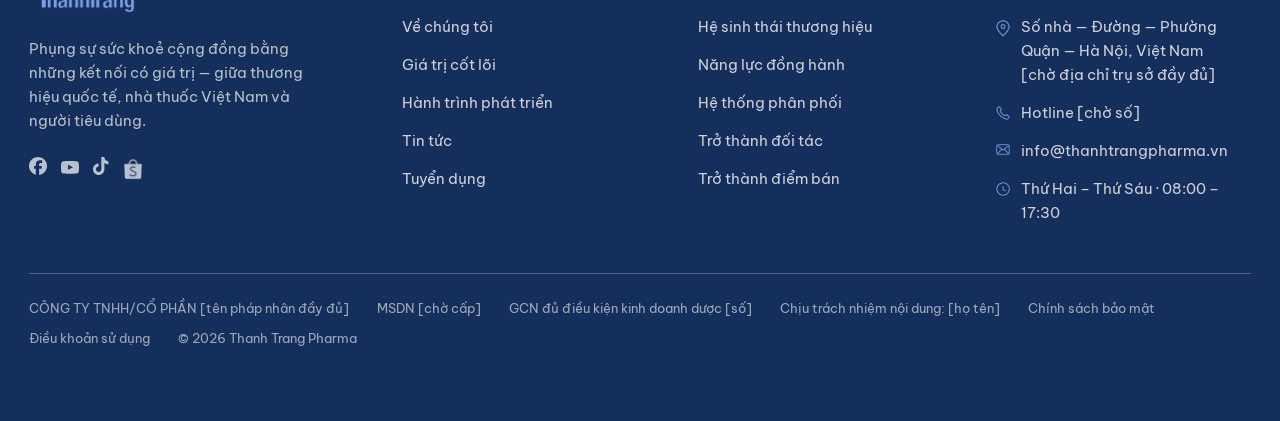
==== commit 4067bea4: "Replace hero and journey photos, lighten journey overlay Co-Authored-By: Claude Opus 5.5 <noreply@an" ====
--- a/index.html
+++ b/index.html
@@ -49,11 +49,11 @@
    </div>
   </div>
   <div>
-   <div class="kv" aria-hidden="true">
-    <img src="assets/images/img18.png" alt="" style="object-position:30% 50%">
-    <img src="assets/images/img22.png" alt="" style="object-position:55% 50%">
-    <img src="assets/images/img14.png" alt="" style="object-position:45% 50%">
-    <img src="assets/images/img10.jpg" alt="" style="object-position:55% 50%">
+   <div class="kv">
+    <img src="assets/images/hero-1.webp" alt="Chuyên gia nghiên cứu tại phòng thí nghiệm">
+    <img src="assets/images/hero-2.webp" alt="Nhân viên kiểm hàng tại kho vận">
+    <img src="assets/images/hero-3.webp" alt="Giao hàng cho nhà thuốc">
+    <img src="assets/images/hero-4.webp" alt="Dược sĩ trao sản phẩm cho khách hàng">
    </div>
   </div>
  </div>
@@ -73,10 +73,10 @@
  </div>
 </section>
 <section class="journey-rows" aria-label="Hành trình trao tay">
-  <div class="row"><img src="assets/images/img84.jpg" alt=""><div class="inner"><p class="big"><b>Từ</b><i>Nhà sản xuất</i></p><div class="foot"><span>Tạo nên giá trị</span></div></div></div>
-  <div class="row"><img src="assets/images/img106.jpg" alt="" style="object-position:50% 45%"><div class="inner"><p class="big"><b>Đến</b><i>Thanh Trang</i></p><div class="foot"><span>Gìn giữ & kết nối</span></div></div></div>
-  <div class="row"><img src="assets/images/img102.jpg" alt=""><div class="inner"><p class="big"><b>Đến</b><i>Nhà thuốc</i></p><div class="foot"><span>Trao đúng lựa chọn</span></div></div></div>
-  <div class="row"><img src="assets/images/img10.jpg" alt=""><div class="inner"><p class="big"><b>Đến</b><i>Người dùng</i></p><div class="foot"><span>An tâm đón nhận</span></div></div></div>
+  <div class="row"><img src="assets/images/journey-1.webp" alt="Chuyên gia kiểm tra mẫu sản phẩm tại phòng thí nghiệm"><div class="inner"><p class="big"><b>Từ</b><i>Nhà sản xuất</i></p><div class="foot"><span>Tạo nên giá trị</span></div></div></div>
+  <div class="row"><img src="assets/images/journey-2.webp" alt="Nhân viên Thanh Trang kiểm tra sản phẩm tại kho"><div class="inner"><p class="big"><b>Đến</b><i>Thanh Trang</i></p><div class="foot"><span>Gìn giữ & kết nối</span></div></div></div>
+  <div class="row"><img src="assets/images/journey-3.webp" alt="Dược sĩ tư vấn cho khách hàng tại nhà thuốc"><div class="inner"><p class="big"><b>Đến</b><i>Nhà thuốc</i></p><div class="foot"><span>Trao đúng lựa chọn</span></div></div></div>
+  <div class="row"><img src="assets/images/journey-4.webp" alt="Người con chăm sóc mẹ tại nhà"><div class="inner"><p class="big"><b>Đến</b><i>Người dùng</i></p><div class="foot"><span>An tâm đón nhận</span></div></div></div>
 </section>
 
 <!-- 03 / VỀ THANH TRANG -->
--- a/css/sections.css
+++ b/css/sections.css
@@ -17,7 +17,8 @@
 .btn-lg{font-size:clamp(16px,1.3vw,19px);padding:20px 32px;min-width:min(340px,100%)}
 .journey-rows .row{position:relative;height:303px;display:flex;align-items:center;color:#fff;overflow:hidden;isolation:isolate}
 .journey-rows .row img{position:absolute;inset:0;width:100%;height:100%;object-fit:cover;z-index:-2}
-.journey-rows .row::after{content:"";position:absolute;inset:0;background:rgba(0,0,0,.6);z-index:-1}
+.journey-rows .row::after{content:"";position:absolute;inset:0;background:linear-gradient(90deg,rgba(14,32,64,.82) 0%,rgba(14,32,64,.55) 45%,rgba(14,32,64,.1) 100%);z-index:-1}
+.journey-rows .row img{object-position:right center}
 .journey-rows .inner{width:min(1200px,100% - 32px);margin-inline:auto}
 .journey-rows .kicker{margin:0;font-size:13px;font-weight:600;letter-spacing:.04em;text-transform:uppercase}
 .journey-rows .big{font-size:clamp(40px,5.2vw,64px);line-height:1.15;margin:8px 0 16px}
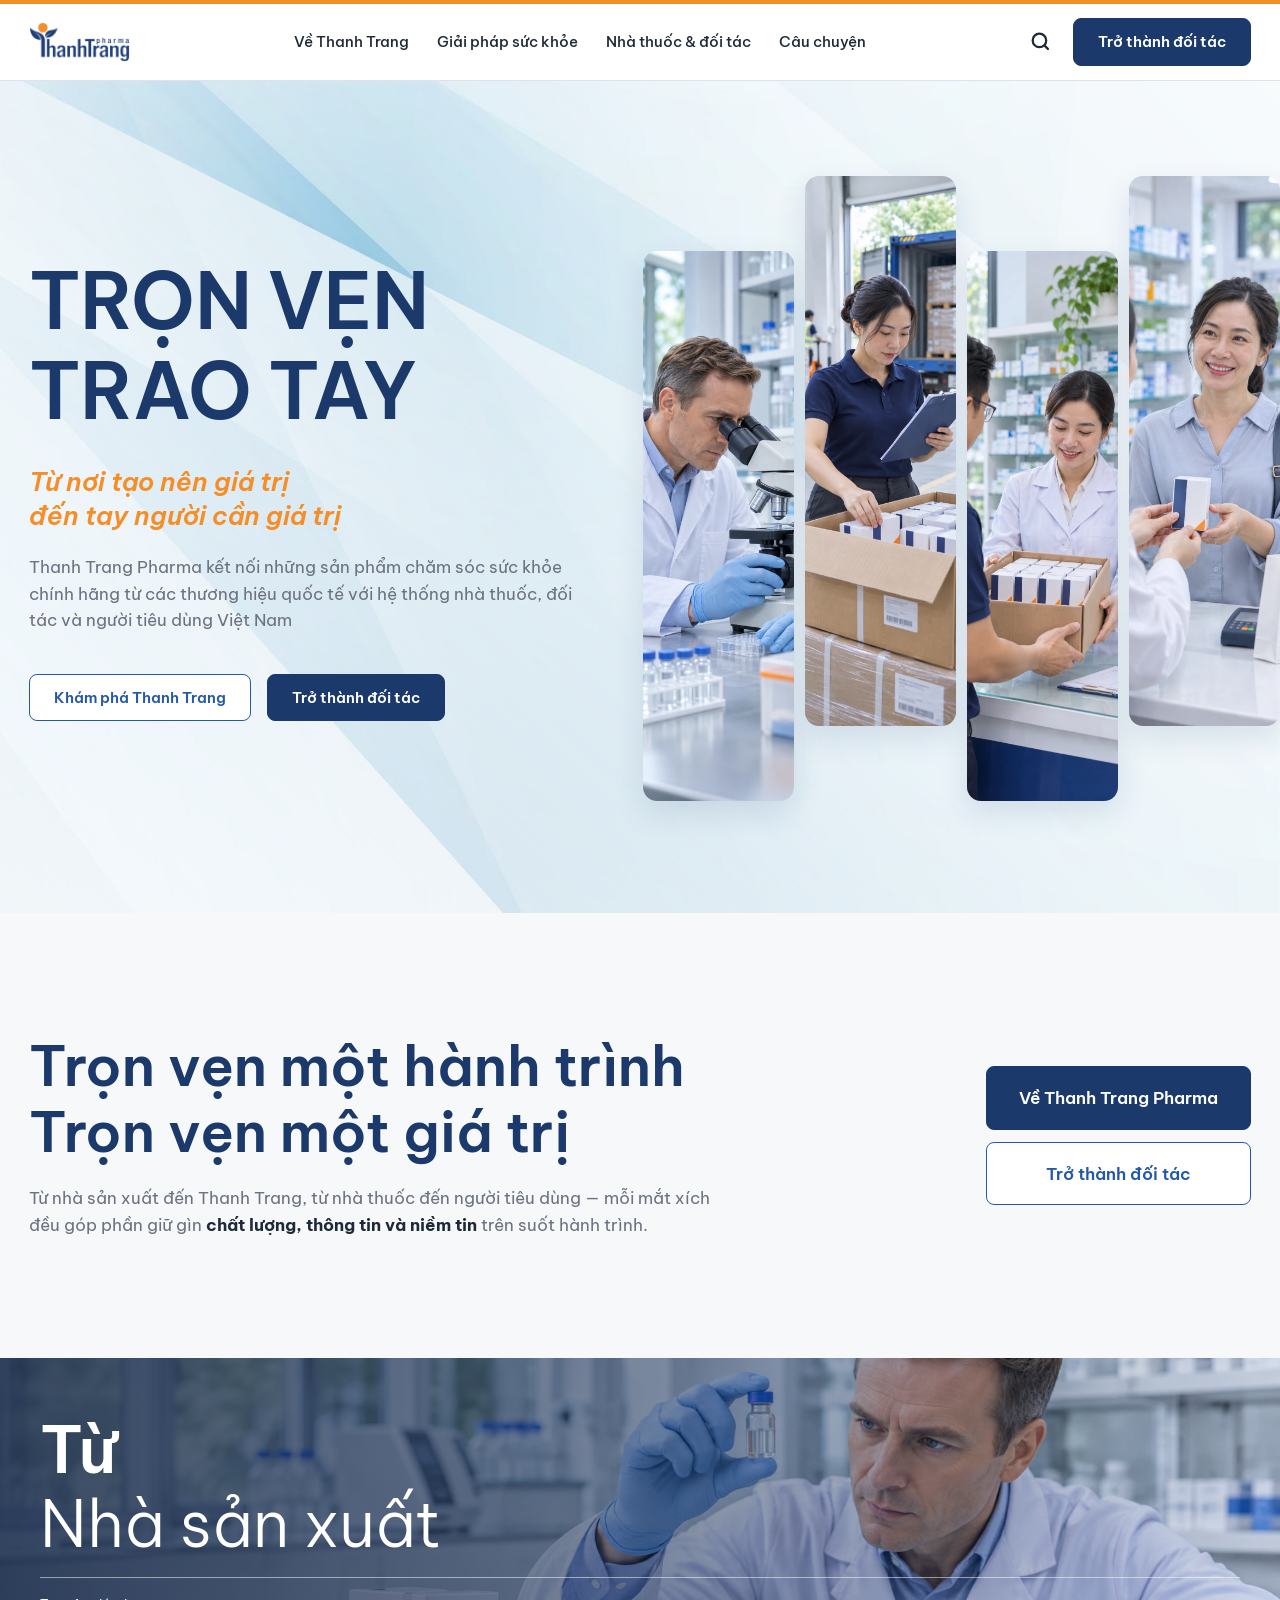
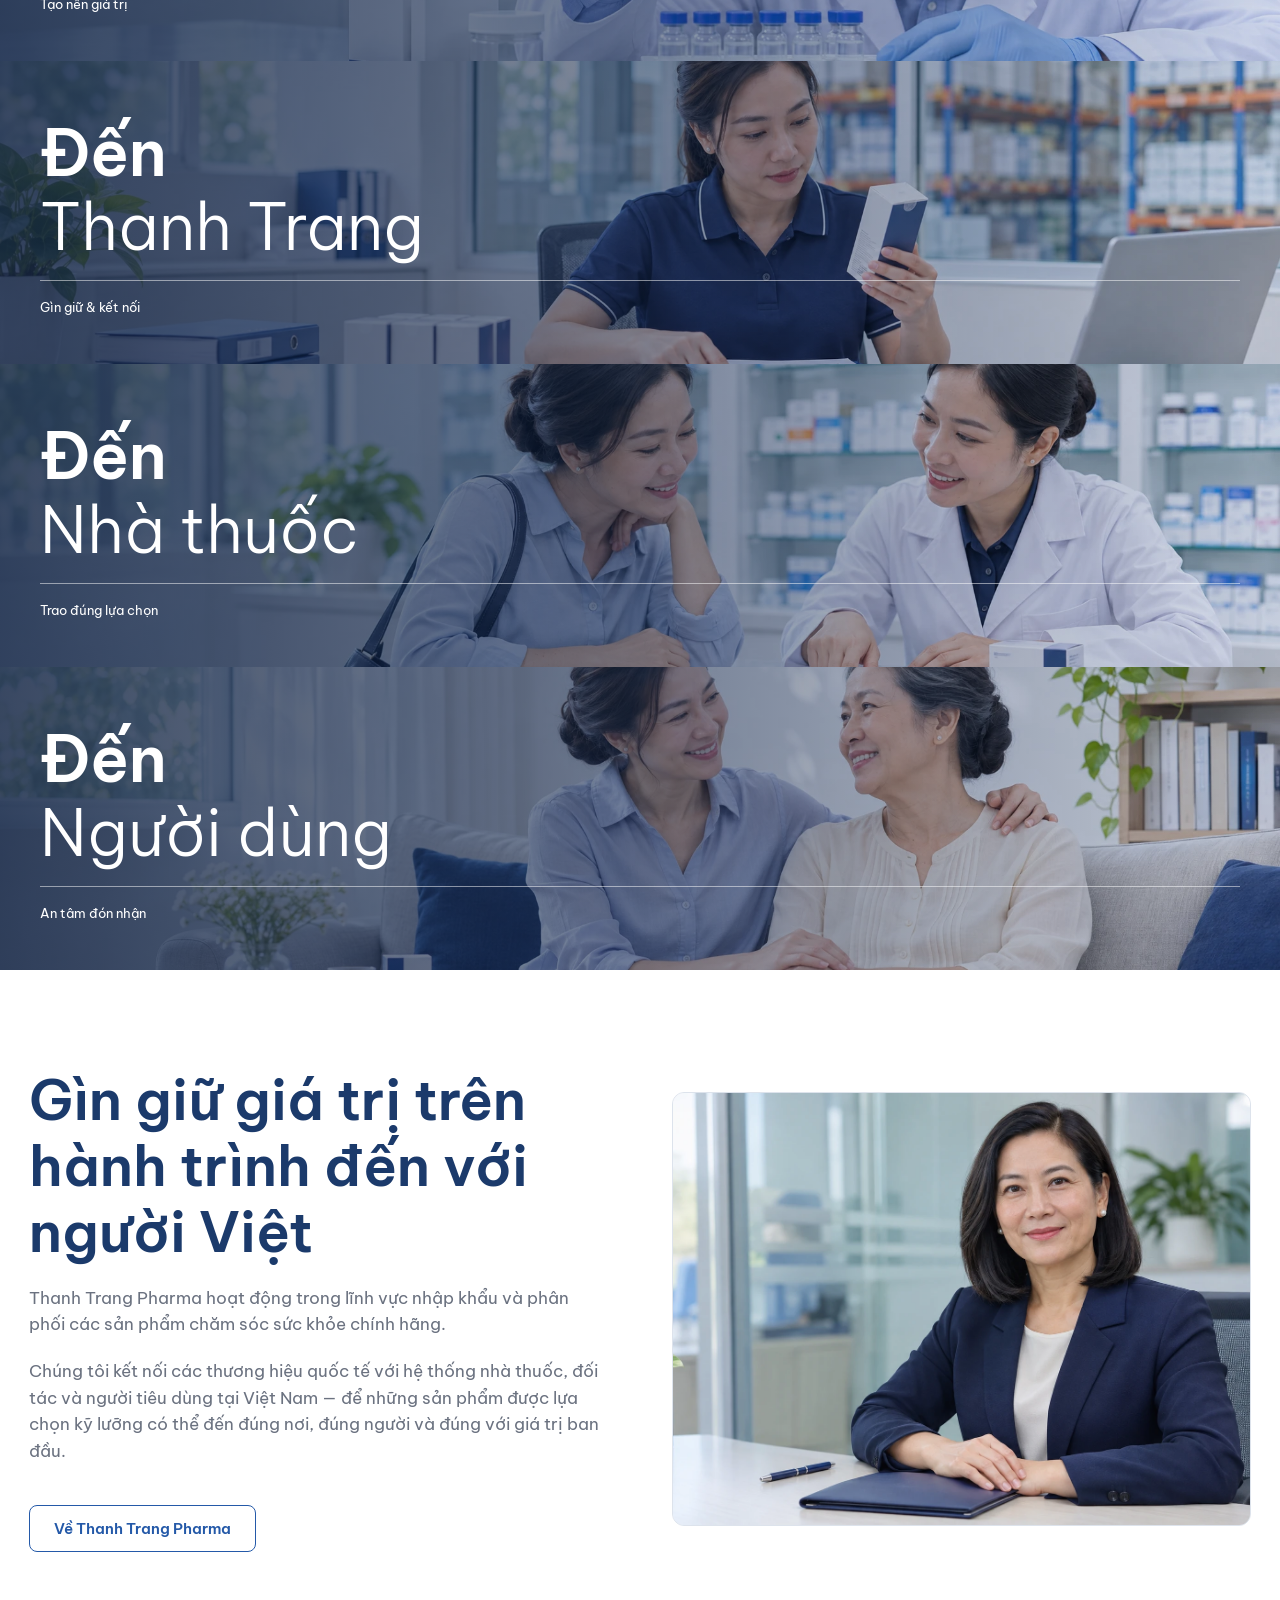
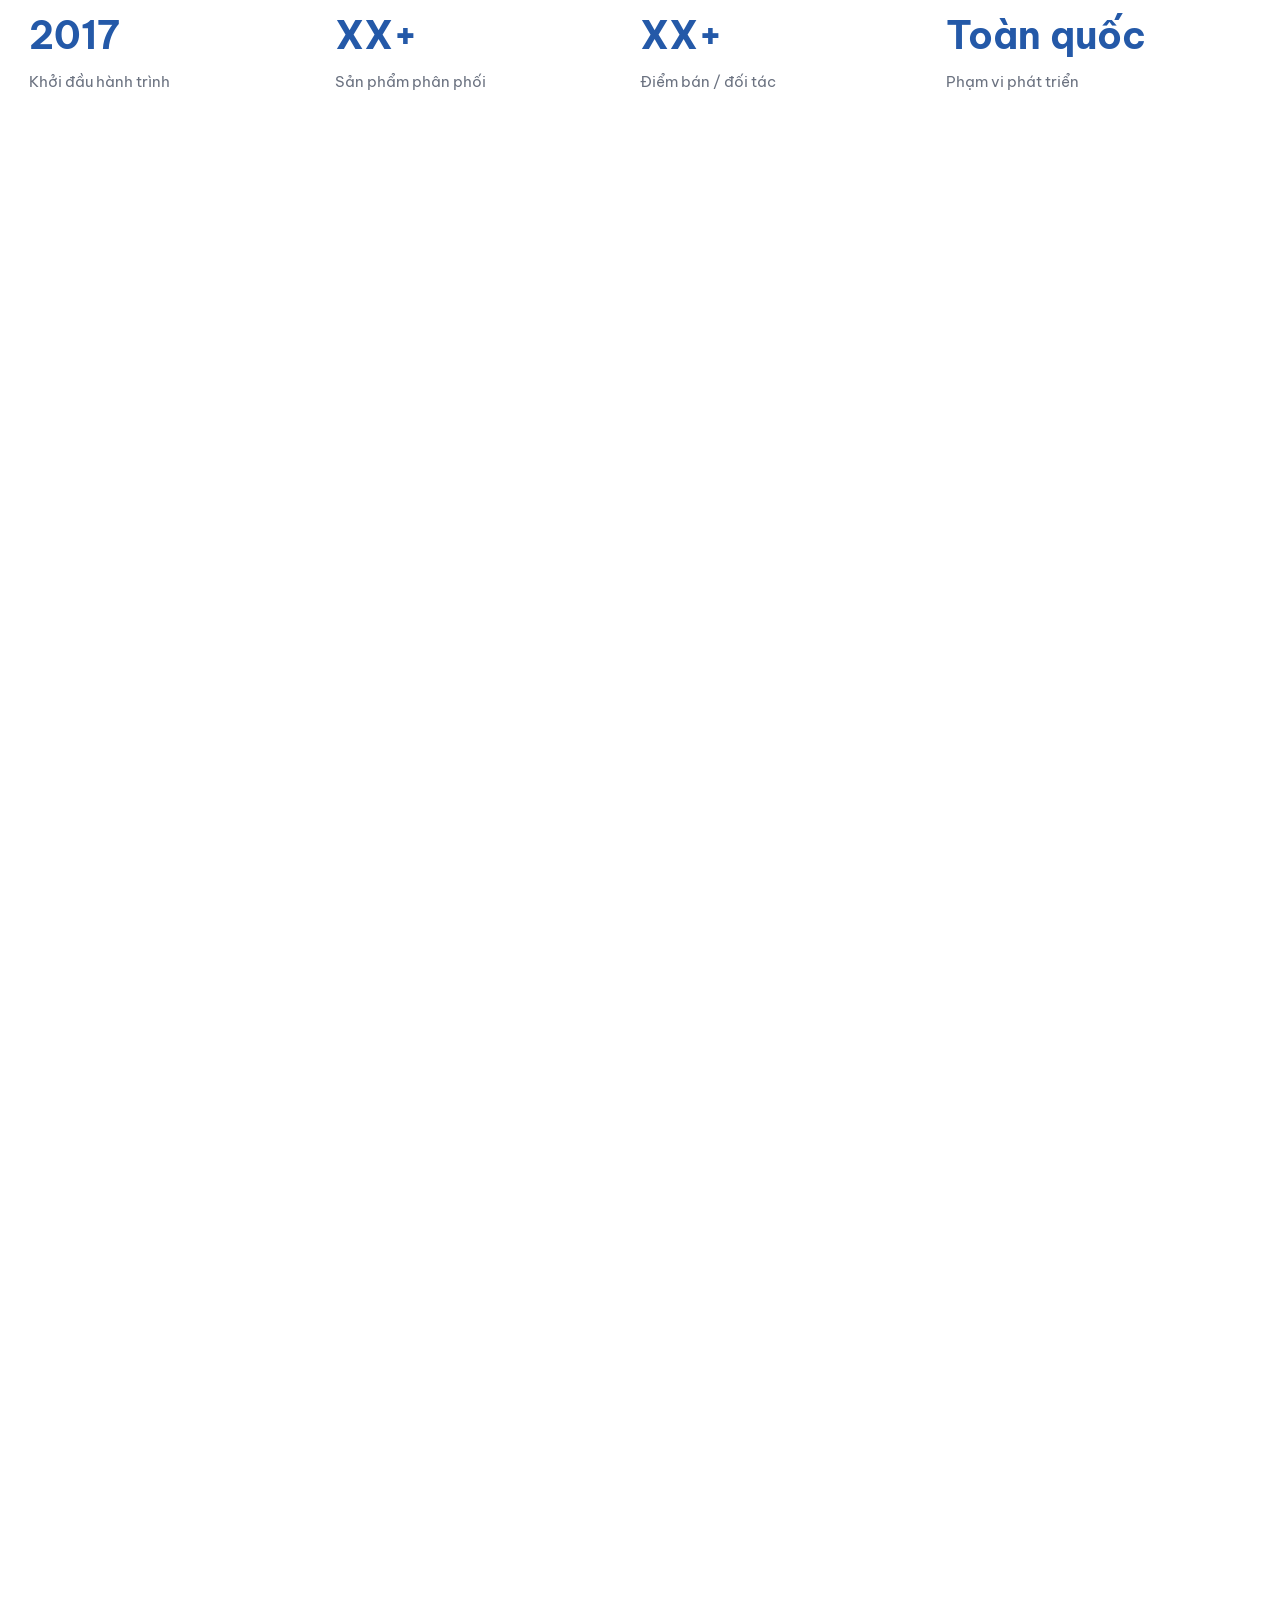
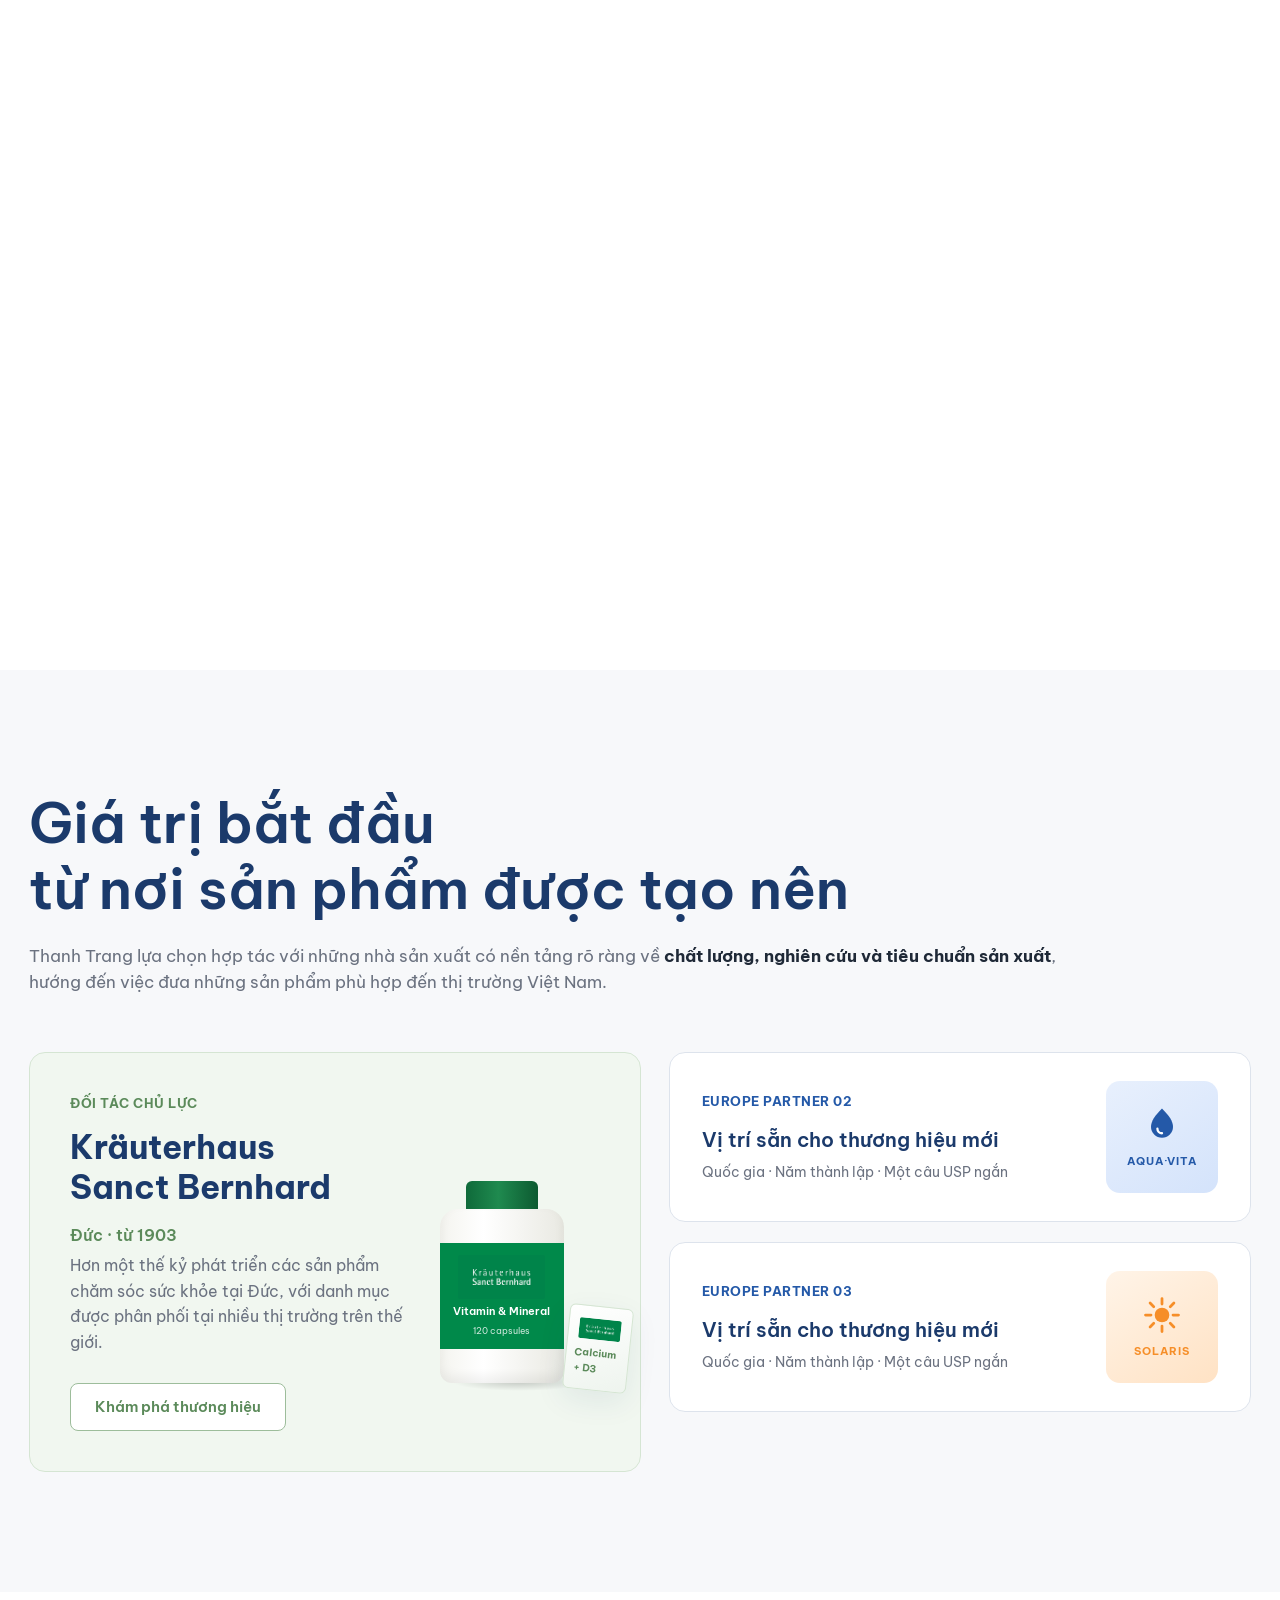
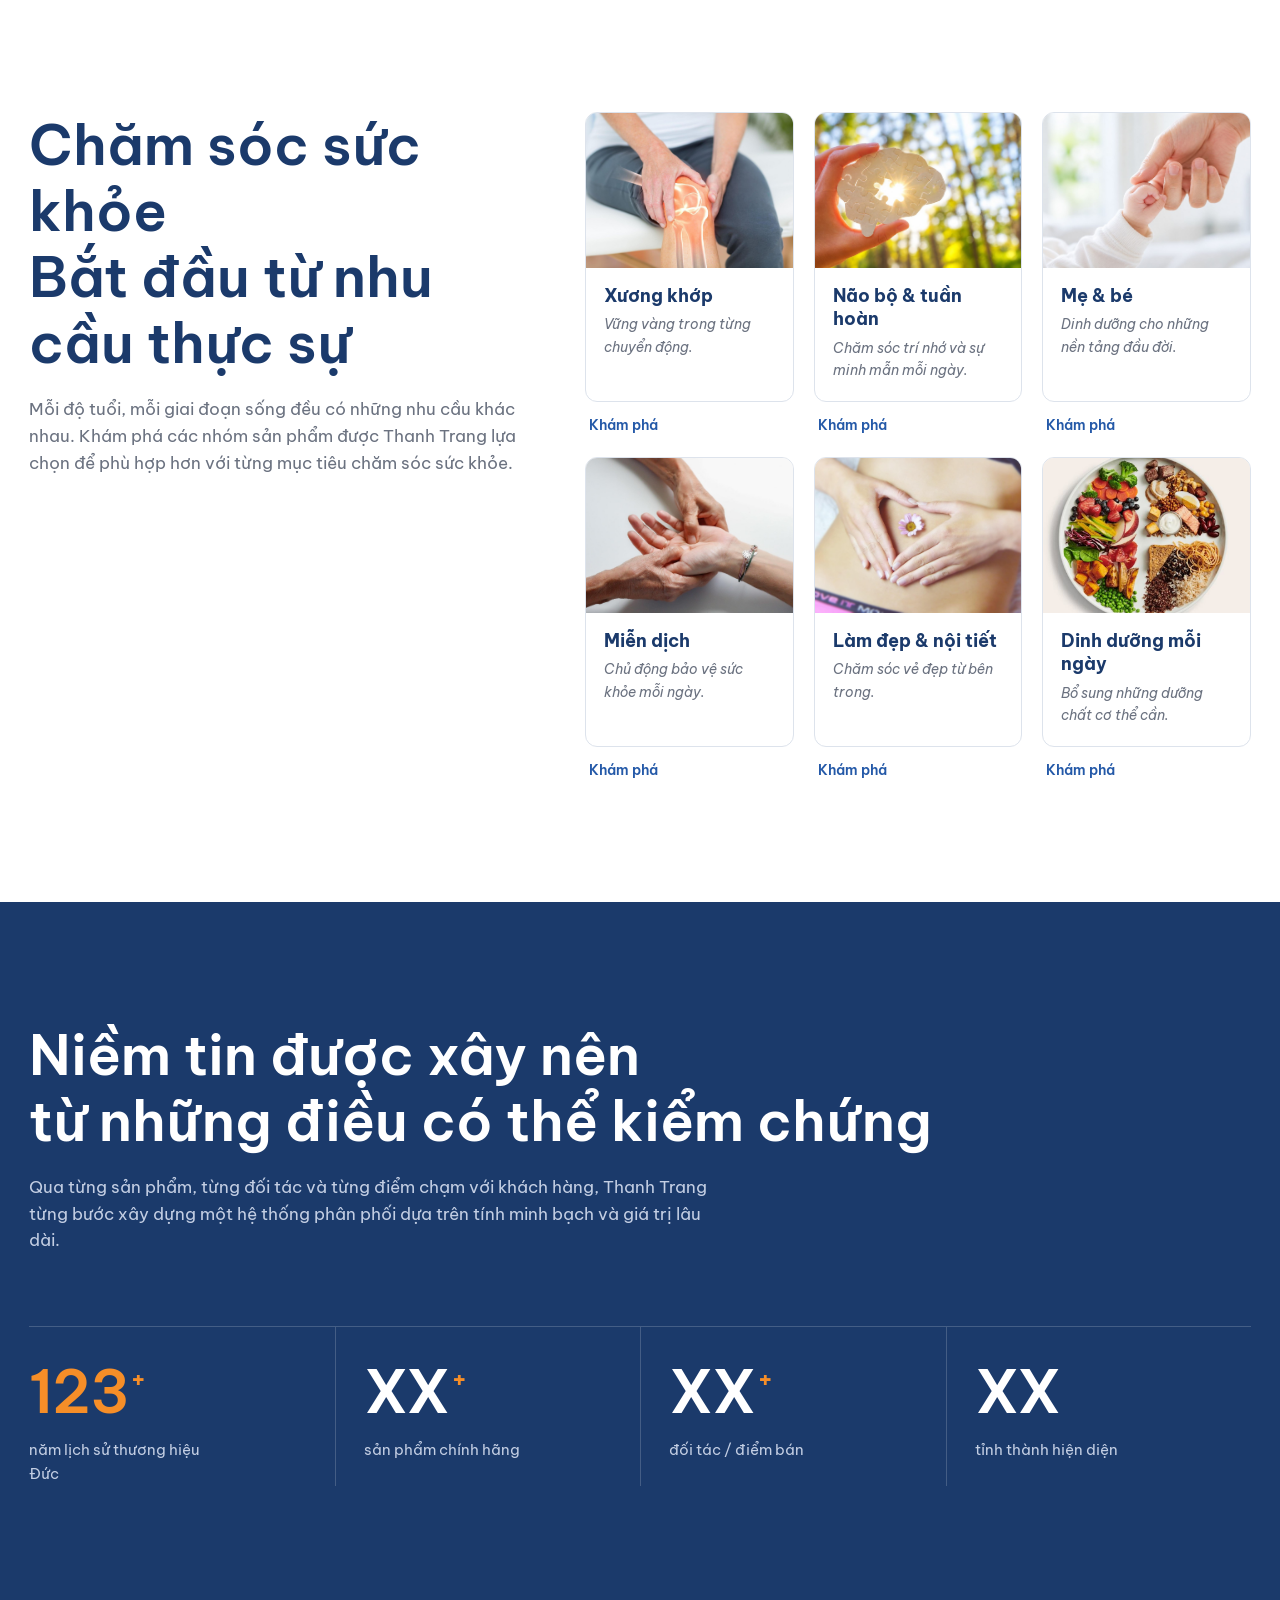
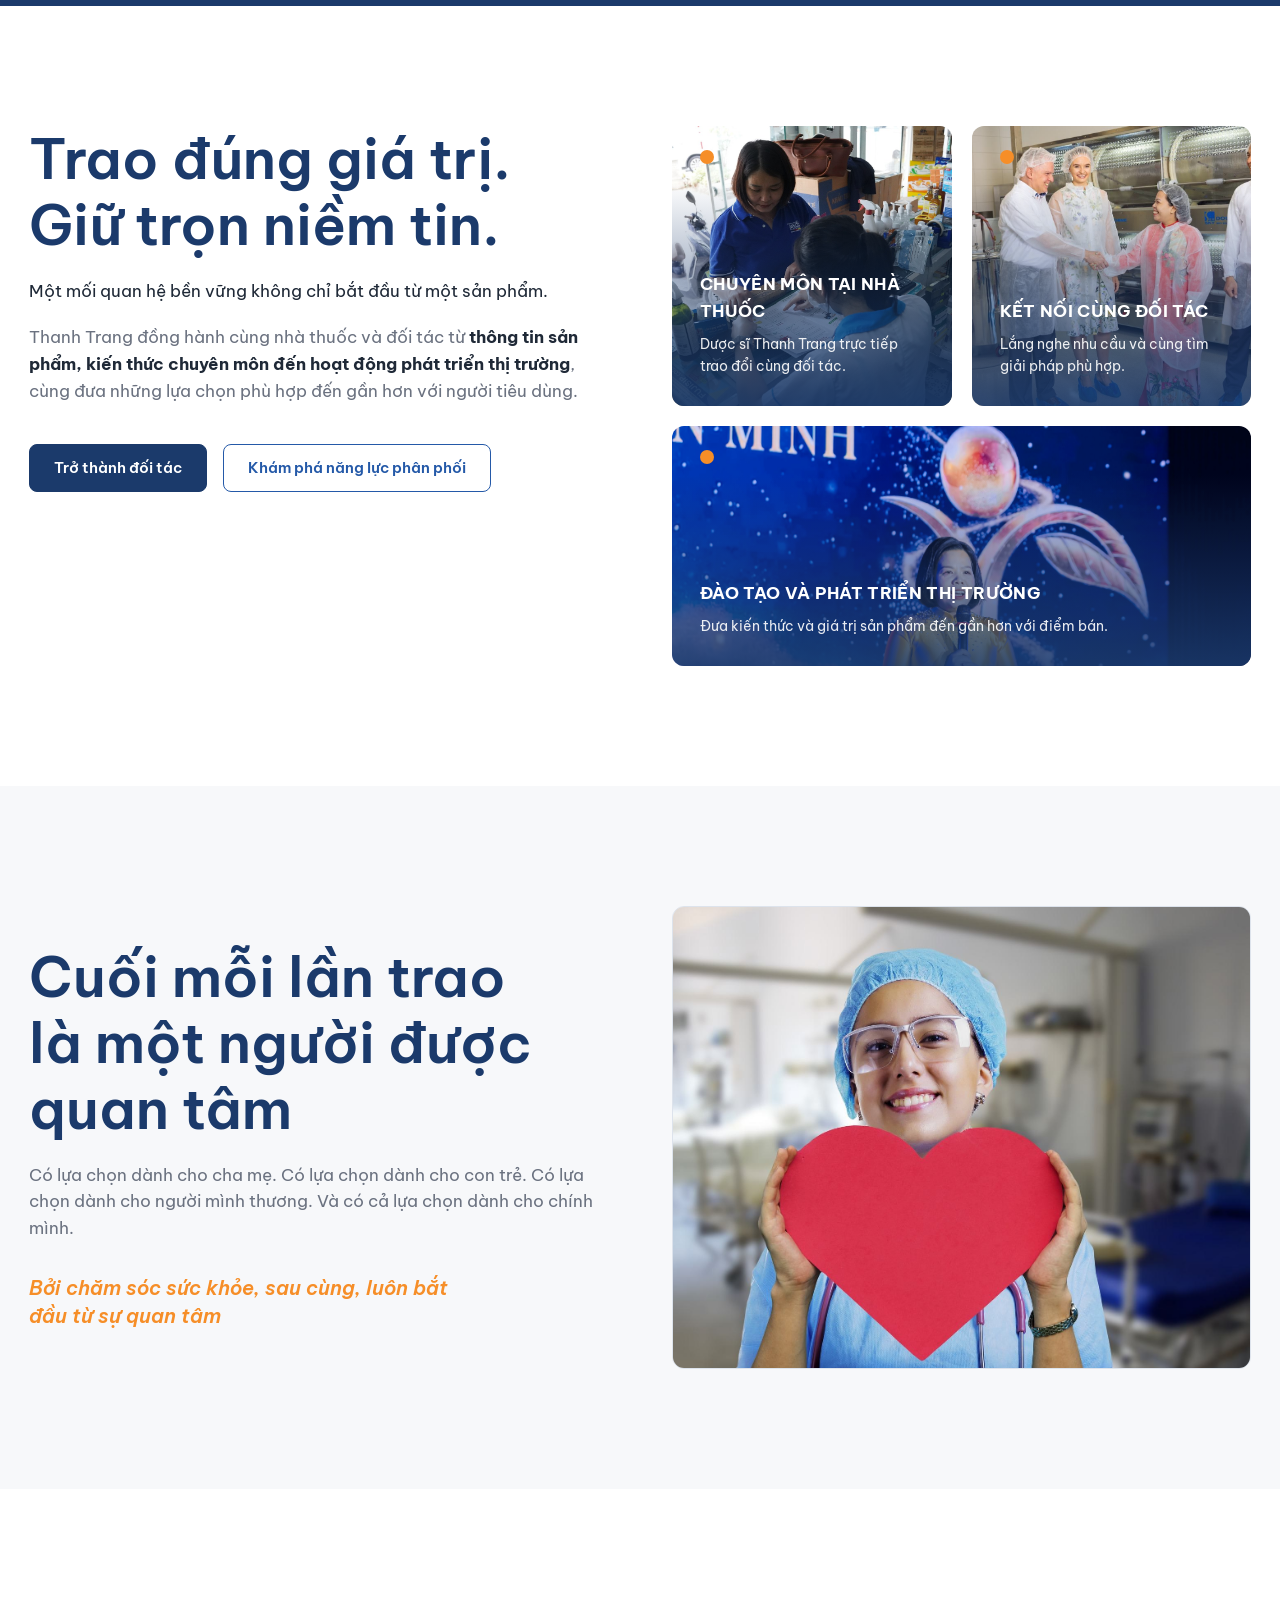
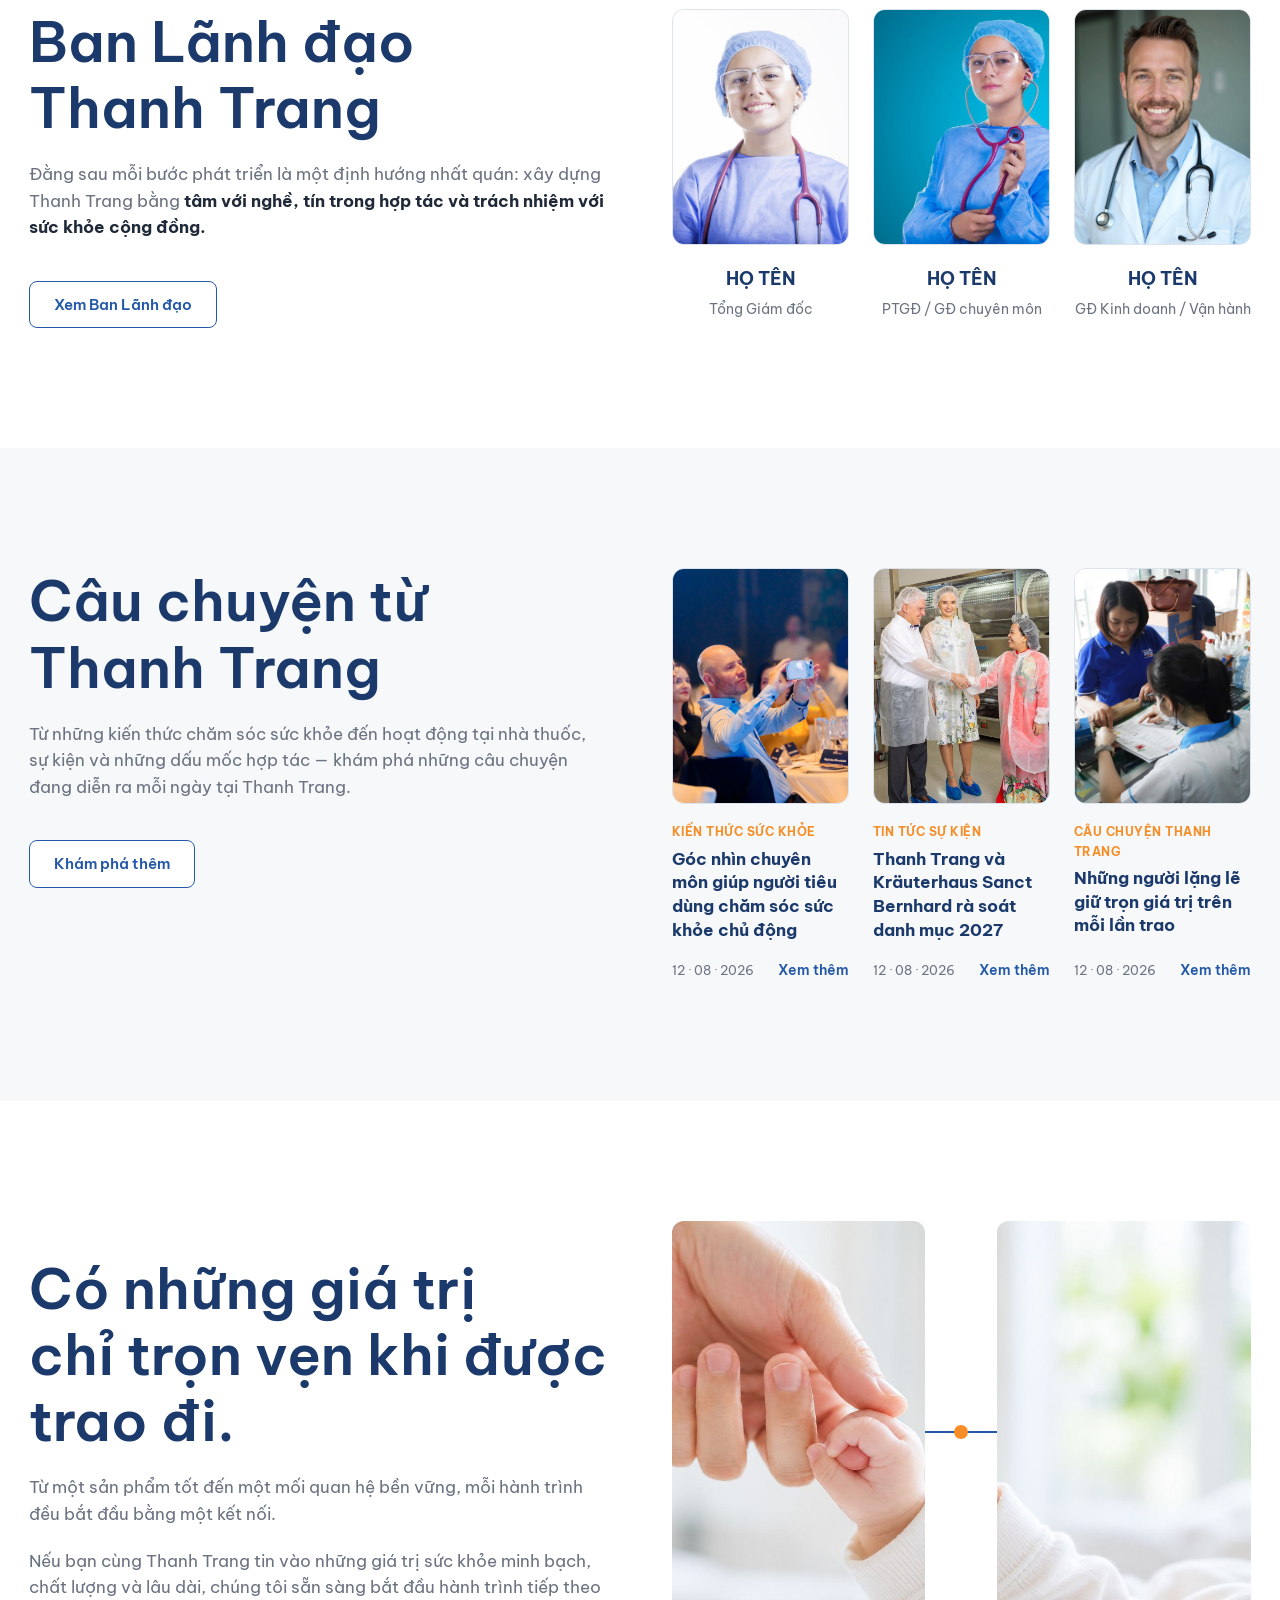
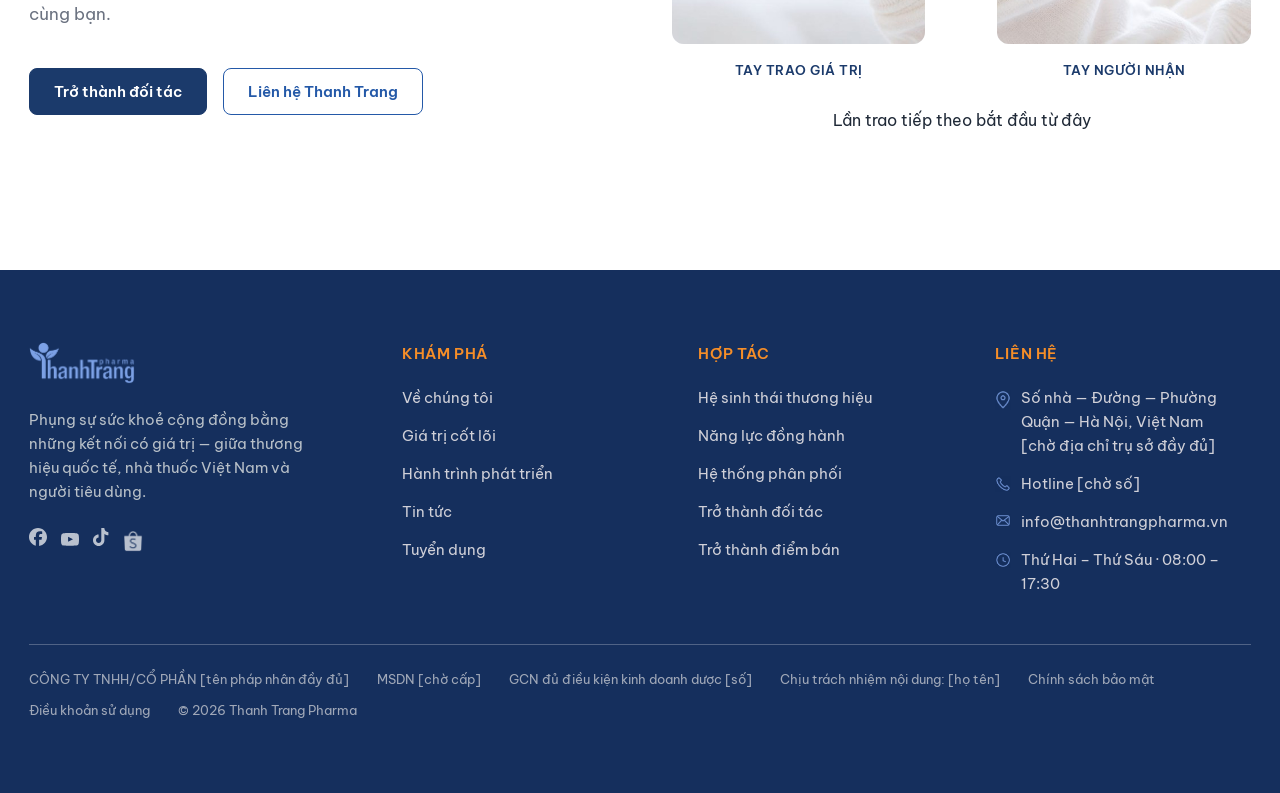
==== commit 7b28f419: "About section: pinned scroll reveal with 4 photos and stats; rounded hero strips; cache-busting Co-A" ====
--- a/index.html
+++ b/index.html
@@ -7,11 +7,11 @@
 <meta name="description" content="Thanh Trang Pharma kết nối những sản phẩm chăm sóc sức khỏe chính hãng từ các thương hiệu quốc tế với hệ thống nhà thuốc, đối tác và người tiêu dùng Việt Nam.">
 <link rel="preconnect" href="https://fonts.googleapis.com">
 <link href="https://fonts.googleapis.com/css2?family=Be+Vietnam+Pro:ital,wght@0,400;0,500;0,600;0,700;1,400;1,600&display=swap" rel="stylesheet">
-<link rel="stylesheet" href="css/tokens.css">
-<link rel="stylesheet" href="css/base.css">
-<link rel="stylesheet" href="css/components.css">
-<link rel="stylesheet" href="css/sections.css">
-<link rel="stylesheet" href="css/responsive.css">
+<link rel="stylesheet" href="css/tokens.css?v=8">
+<link rel="stylesheet" href="css/base.css?v=8">
+<link rel="stylesheet" href="css/components.css?v=8">
+<link rel="stylesheet" href="css/sections.css?v=8">
+<link rel="stylesheet" href="css/responsive.css?v=8">
 </head>
 <body>
 <svg width="0" height="0" style="position:absolute" aria-hidden="true">
@@ -80,22 +80,29 @@
 </section>
 
 <!-- 03 / VỀ THANH TRANG -->
-<section class="section alt about" id="about">
- <div class="container">
-  <div class="split">
-   <div>
-    <h2 class="h1">Gìn giữ giá trị trên hành trình đến với người Việt</h2>
-    <p class="lead">Thanh Trang Pharma hoạt động trong lĩnh vực nhập khẩu và phân phối các sản phẩm chăm sóc sức khỏe chính hãng.</p>
-    <p class="lead">Chúng tôi kết nối các thương hiệu quốc tế với hệ thống nhà thuốc, đối tác và người tiêu dùng tại Việt Nam — để những sản phẩm được lựa chọn kỹ lưỡng có thể đến đúng nơi, đúng người và đúng với giá trị ban đầu.</p>
-    <div class="actions"><a class="btn btn-ghost" href="#">Về Thanh Trang Pharma</a></div>
-   </div>
-   <div class="frame"><img src="assets/images/img98.jpg" alt="Đội ngũ Thanh Trang tại lễ kỷ niệm 10 năm thành lập" style="object-position:40% 50%"></div>
-  </div>
-  <div class="statbar">
-   <div><b>2017</b><span>Khởi đầu hành trình</span></div>
-   <div><b>XX+</b><span>Sản phẩm phân phối</span></div>
-   <div><b>XX+</b><span>Điểm bán / đối tác</span></div>
-   <div><b>Toàn quốc</b><span>Phạm vi phát triển</span></div>
+<section class="about-scroll" id="about" data-steps="4">
+ <div class="about-sticky">
+  <div class="container">
+   <div class="split">
+    <div>
+     <h2 class="h1">Gìn giữ giá trị trên hành trình đến với người Việt</h2>
+     <p class="lead">Thanh Trang Pharma hoạt động trong lĩnh vực nhập khẩu và phân phối các sản phẩm chăm sóc sức khỏe chính hãng.</p>
+     <p class="lead">Chúng tôi kết nối các thương hiệu quốc tế với hệ thống nhà thuốc, đối tác và người tiêu dùng tại Việt Nam — để những sản phẩm được lựa chọn kỹ lưỡng có thể đến đúng nơi, đúng người và đúng với giá trị ban đầu.</p>
+     <div class="actions"><a class="btn btn-ghost" href="#">Về Thanh Trang Pharma</a></div>
+    </div>
+    <div class="frame stack-ph">
+     <img class="on" src="assets/images/about-1.webp" alt="Lãnh đạo Thanh Trang tại văn phòng">
+     <img src="assets/images/about-2.webp" alt="Làm việc cùng chuyên gia tại nhà máy đối tác">
+     <img src="assets/images/about-3.webp" alt="Trao đổi cùng dược sĩ và đối tác tại nhà thuốc">
+     <img src="assets/images/about-4.webp" alt="Đội ngũ Thanh Trang">
+    </div>
+   </div>
+   <div class="statbar">
+    <div class="on"><b>2017</b><span>Khởi đầu hành trình</span></div>
+    <div><b>XX+</b><span>Sản phẩm phân phối</span></div>
+    <div><b>XX+</b><span>Điểm bán / đối tác</span></div>
+    <div><b>Toàn quốc</b><span>Phạm vi phát triển</span></div>
+   </div>
   </div>
  </div>
 </section>
@@ -286,6 +293,6 @@
   </div>
  </div>
 </footer>
-<script src="js/main.js"></script>
+<script src="js/main.js?v=8"></script>
 </body>
 </html>
--- a/css/sections.css
+++ b/css/sections.css
@@ -7,7 +7,7 @@
 .hero{padding:96px 0 112px;background:#f5fafc url(../assets/images/img26.png) center/cover no-repeat;overflow:hidden}
 .hero .split{grid-template-columns:.95fr 1.05fr}
 .kv{display:grid;grid-template-columns:repeat(4,1fr);gap:11px;height:625px;margin-right:calc((100vw - min(var(--max),100vw - 32px))/-2)}
-.kv img{width:100%;height:550px;object-fit:cover}
+.kv img{width:100%;height:550px;object-fit:cover;border-radius:14px;box-shadow:0 12px 30px rgba(27,58,107,.12)}
 .kv img:nth-child(odd){margin-top:75px}
 
 /* 02 Promise + 4 dải hành trình ảnh (phiên bản demo gốc) */
@@ -26,11 +26,16 @@
 .journey-rows .big i{font-weight:300;font-style:normal;display:block}
 .journey-rows .foot{border-top:1px solid rgba(255,255,255,.5);padding-top:16px;font-size:13px}
 
-/* 03 About */
-.about .frame{aspect-ratio:4/3}
-.statbar{display:grid;grid-template-columns:repeat(4,1fr);margin-top:80px;border-top:1px solid var(--line);padding-top:40px}
-.statbar div{padding:0 24px;border-left:1px solid var(--line)}
-.statbar div:first-child{border-left:0;padding-left:0}
+/* 03 About — ghim khi cuộn: mỗi bước sáng 1 số liệu + đổi 1 ảnh */
+.about-scroll{position:relative;background:var(--surface);height:calc(100vh * (var(--steps,4) + 1))}
+.about-sticky{position:sticky;top:80px;height:calc(100vh - 80px);display:flex;align-items:center;overflow:hidden}
+.about-sticky .container{width:min(var(--max),100% - 32px)}
+.stack-ph{position:relative;aspect-ratio:4/3;max-height:calc(100vh - 300px);width:100%}
+.stack-ph img{position:absolute;inset:0;width:100%;height:100%;object-fit:cover;opacity:0;transform:scale(1.04);transition:opacity .7s ease,transform 1.2s ease}
+.stack-ph img.on{opacity:1;transform:none}
+.statbar{display:grid;grid-template-columns:repeat(4,1fr);margin-top:clamp(20px,4vh,48px);position:relative}
+.statbar div{padding:24px 24px 0 0;opacity:0;visibility:hidden;transform:translateY(16px);transition:opacity .5s,transform .5s,visibility .5s}
+.statbar div.on{opacity:1;visibility:visible;transform:none}
 .statbar b{display:block;font-size:clamp(28px,3vw,40px);font-weight:700;color:var(--blue);line-height:1.2}
 .statbar span{display:block;margin-top:12px;color:var(--gray);font-size:15px}
 
@@ -152,3 +157,11 @@
 .legal{border-top:1px solid rgba(255,255,255,.25);margin-top:48px;padding-top:24px;font-size:13px;color:#a0a8b8;display:flex;flex-wrap:wrap;gap:10px 28px}
 
 .lead.wide{max-width:96ch}
+
+@media (min-width:901px) and (max-height:820px){
+  .about-scroll .h1{font-size:clamp(28px,3.4vw,42px)}
+  .about-scroll .lead{font-size:15px;margin-top:12px}
+  .about-scroll .actions{margin-top:20px}
+  .statbar div{padding-top:12px}
+  .statbar span{margin-top:6px}
+}
--- a/css/responsive.css
+++ b/css/responsive.css
@@ -16,13 +16,16 @@
   .kv img:nth-child(odd){margin-top:40px}
   .promise-top{grid-template-columns:1fr}
   .statbar{grid-template-columns:1fr 1fr;row-gap:32px}
-  .statbar div:nth-child(3){border-left:0;padding-left:0}
   .brand-grid{grid-template-columns:1fr}
   .figures{grid-template-columns:1fr 1fr}
   .fig:nth-child(3){border-left:0;padding-left:0}
   .brand-main{grid-template-columns:1fr 130px;padding:32px}
   .fgrid{grid-template-columns:1fr 1fr}
-  .about .frame,.human .frame{order:-1}
+  .human .frame{order:-1}
+  .about-scroll{height:auto;padding:var(--section-y) 0}
+  .about-sticky{position:static;height:auto;display:block}
+  .about-scroll .stack-ph{order:-1}
+  .statbar div{opacity:1;visibility:visible;transform:none}
 }
 @media (max-width:600px){
   .header{height:68px}
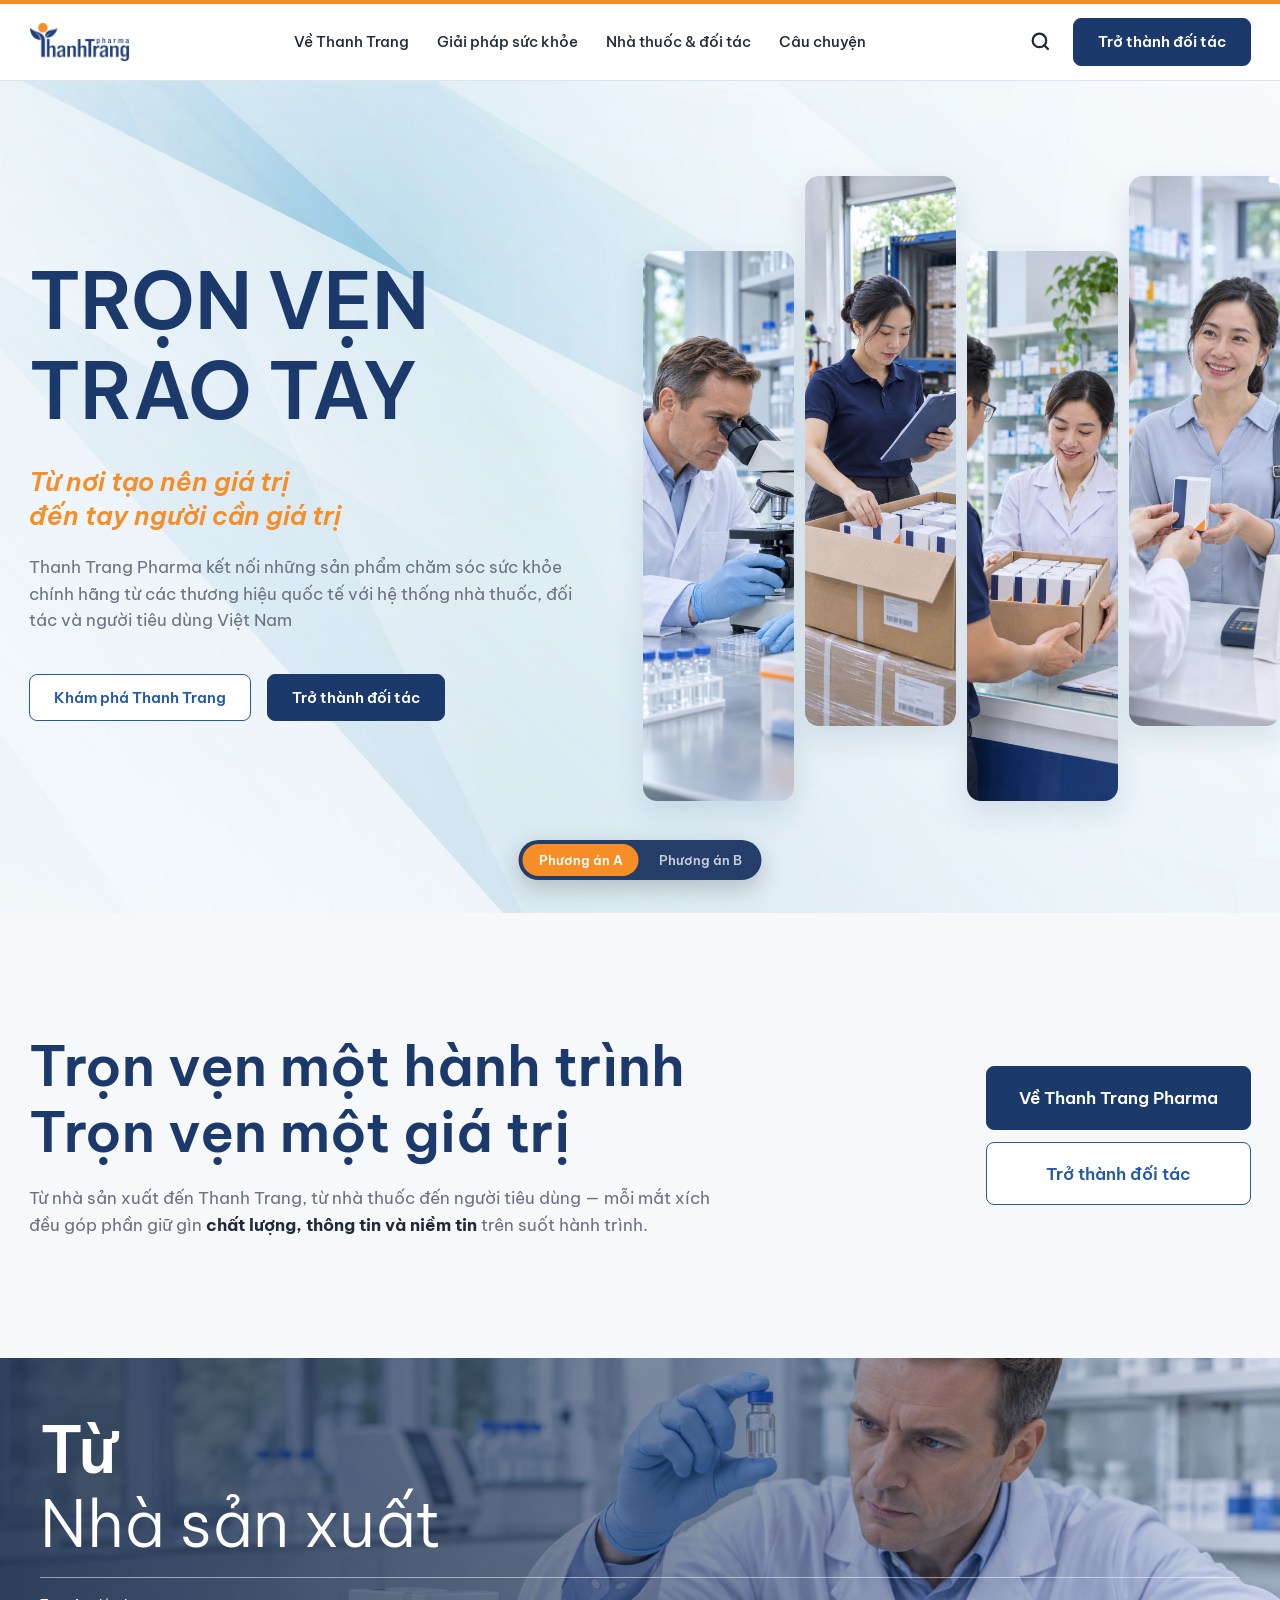
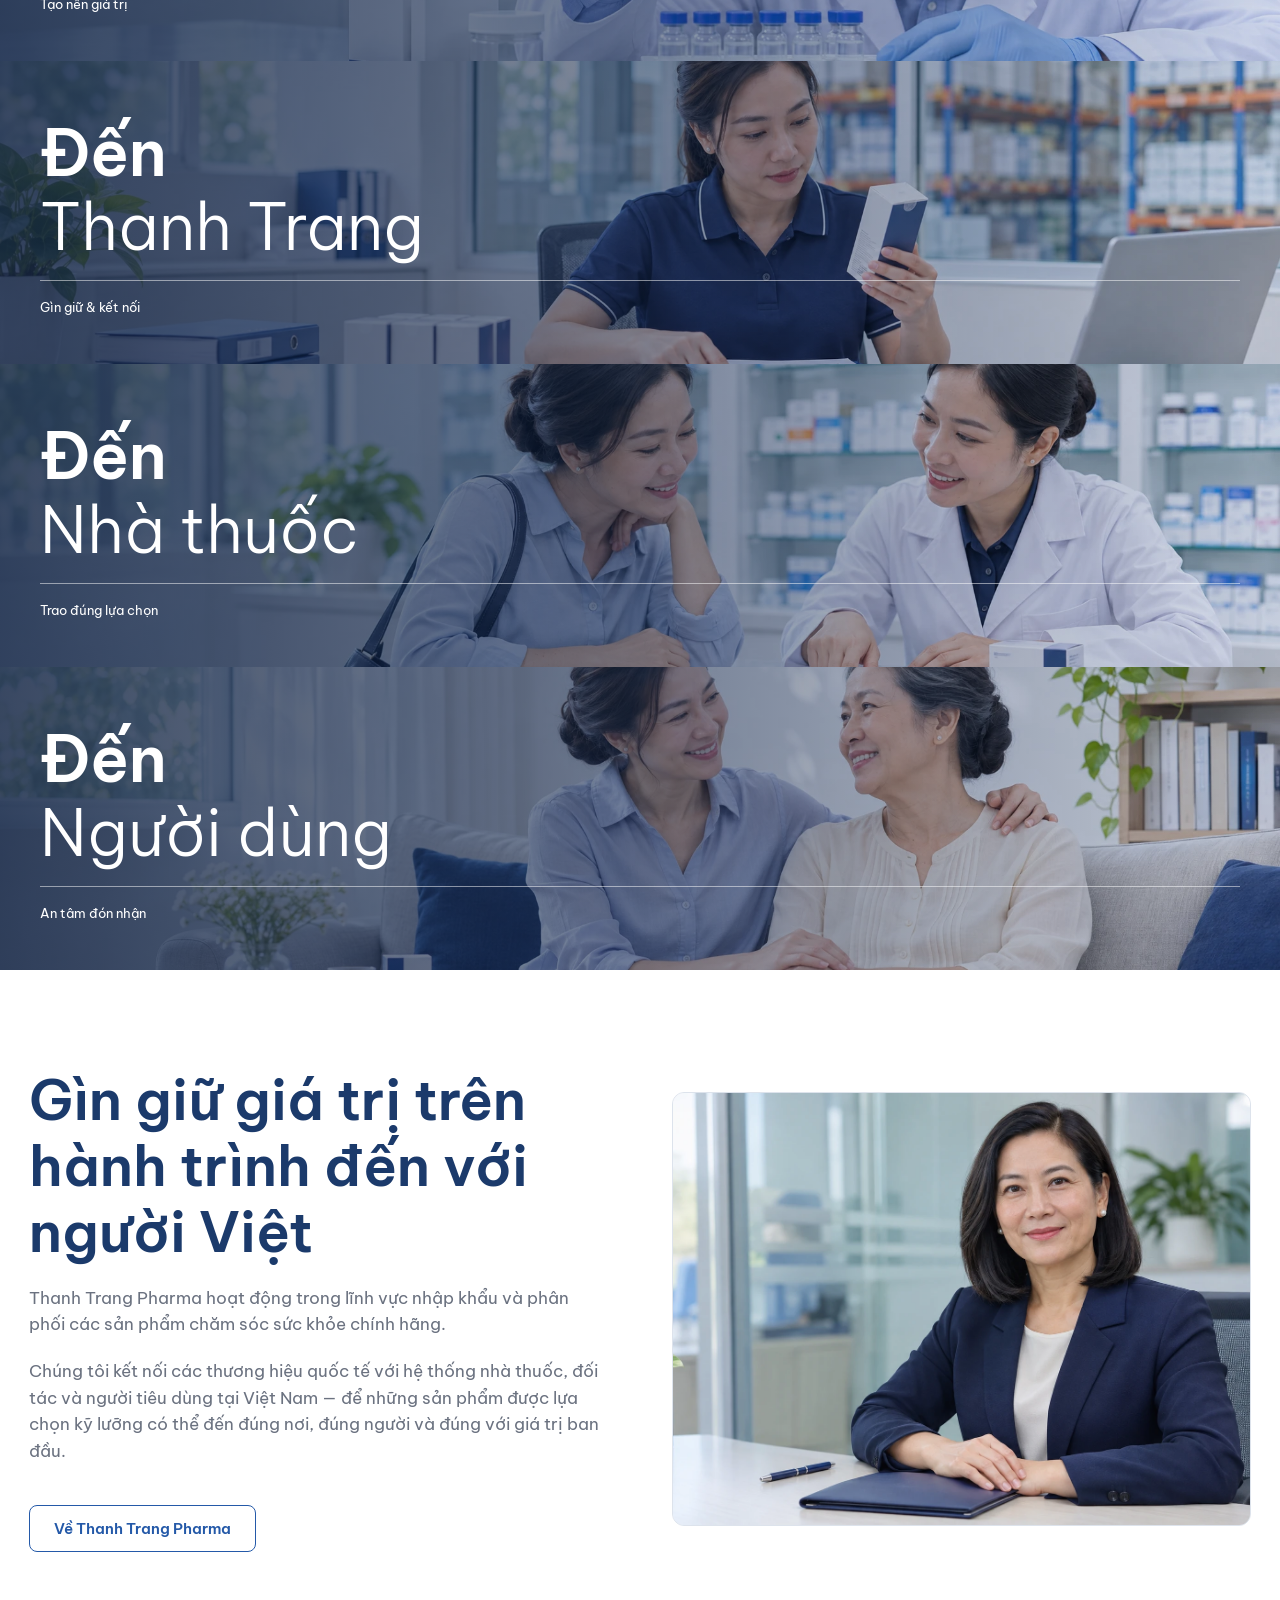
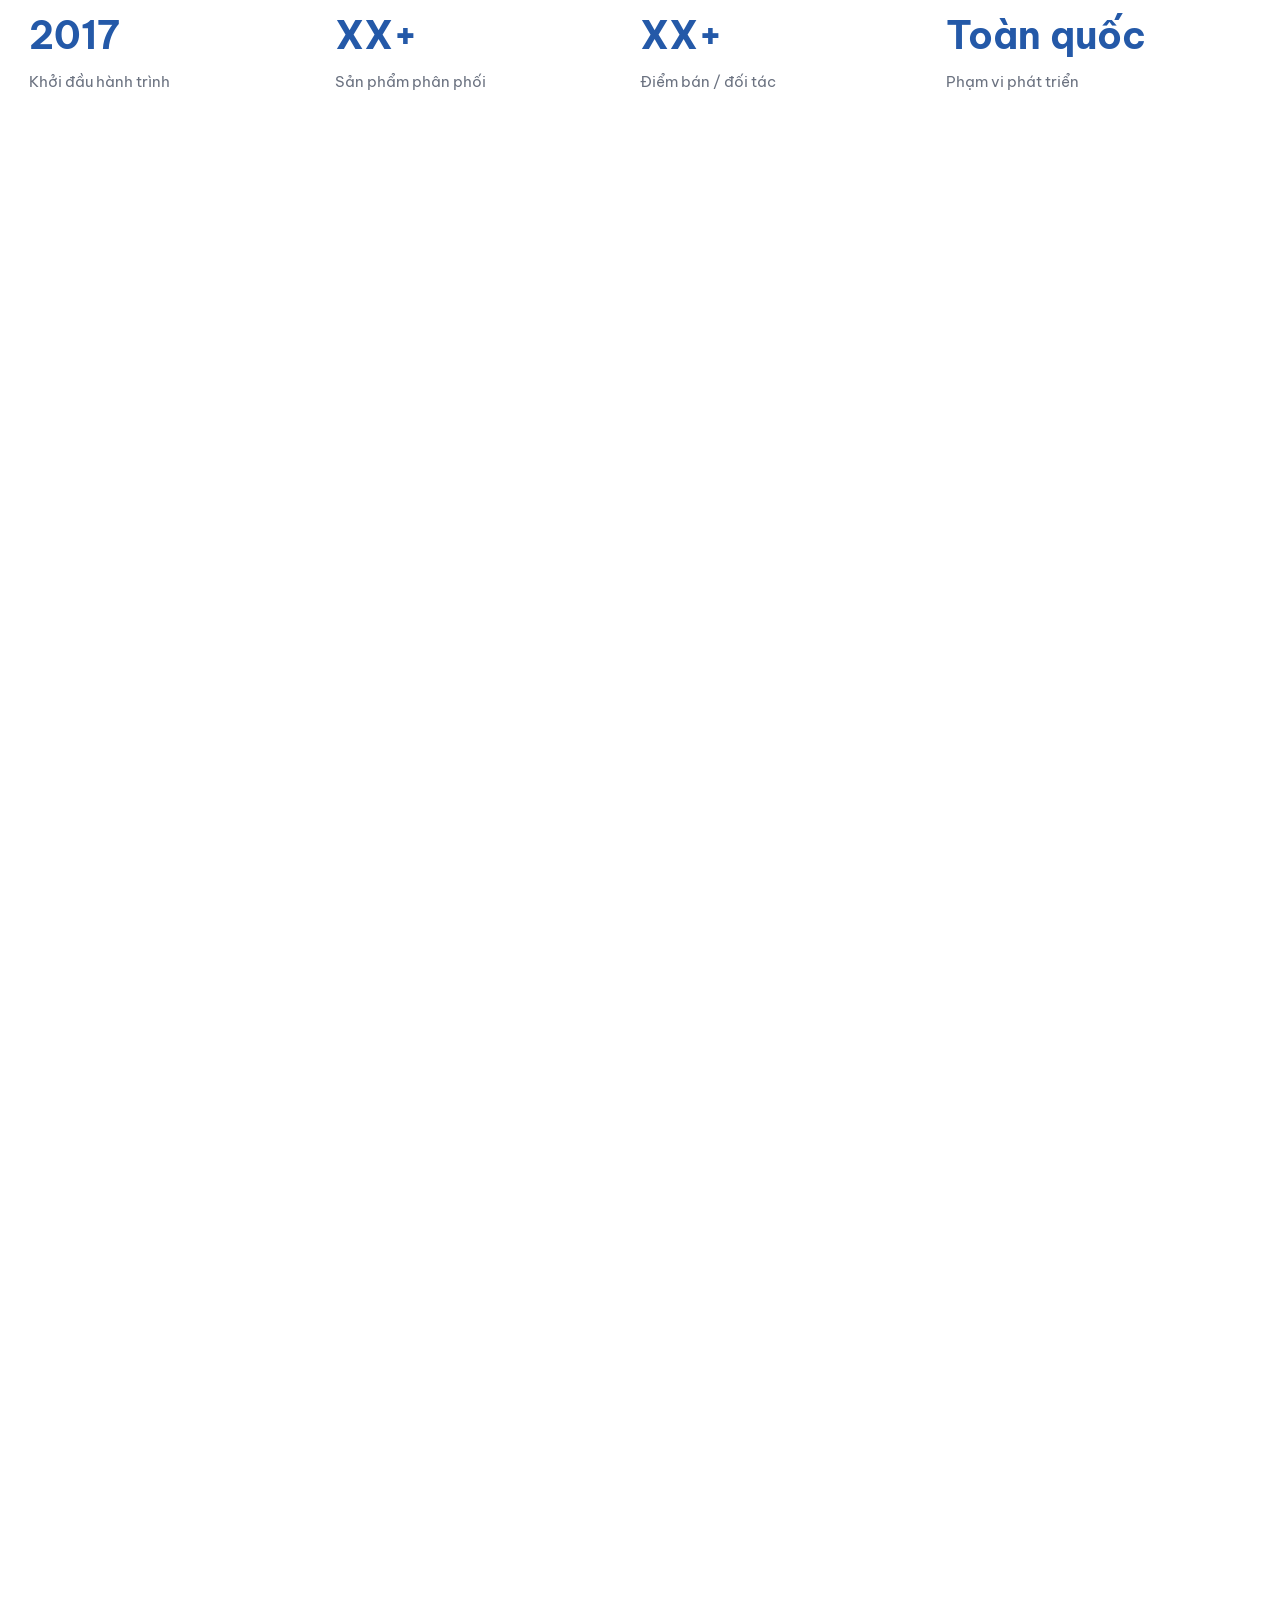
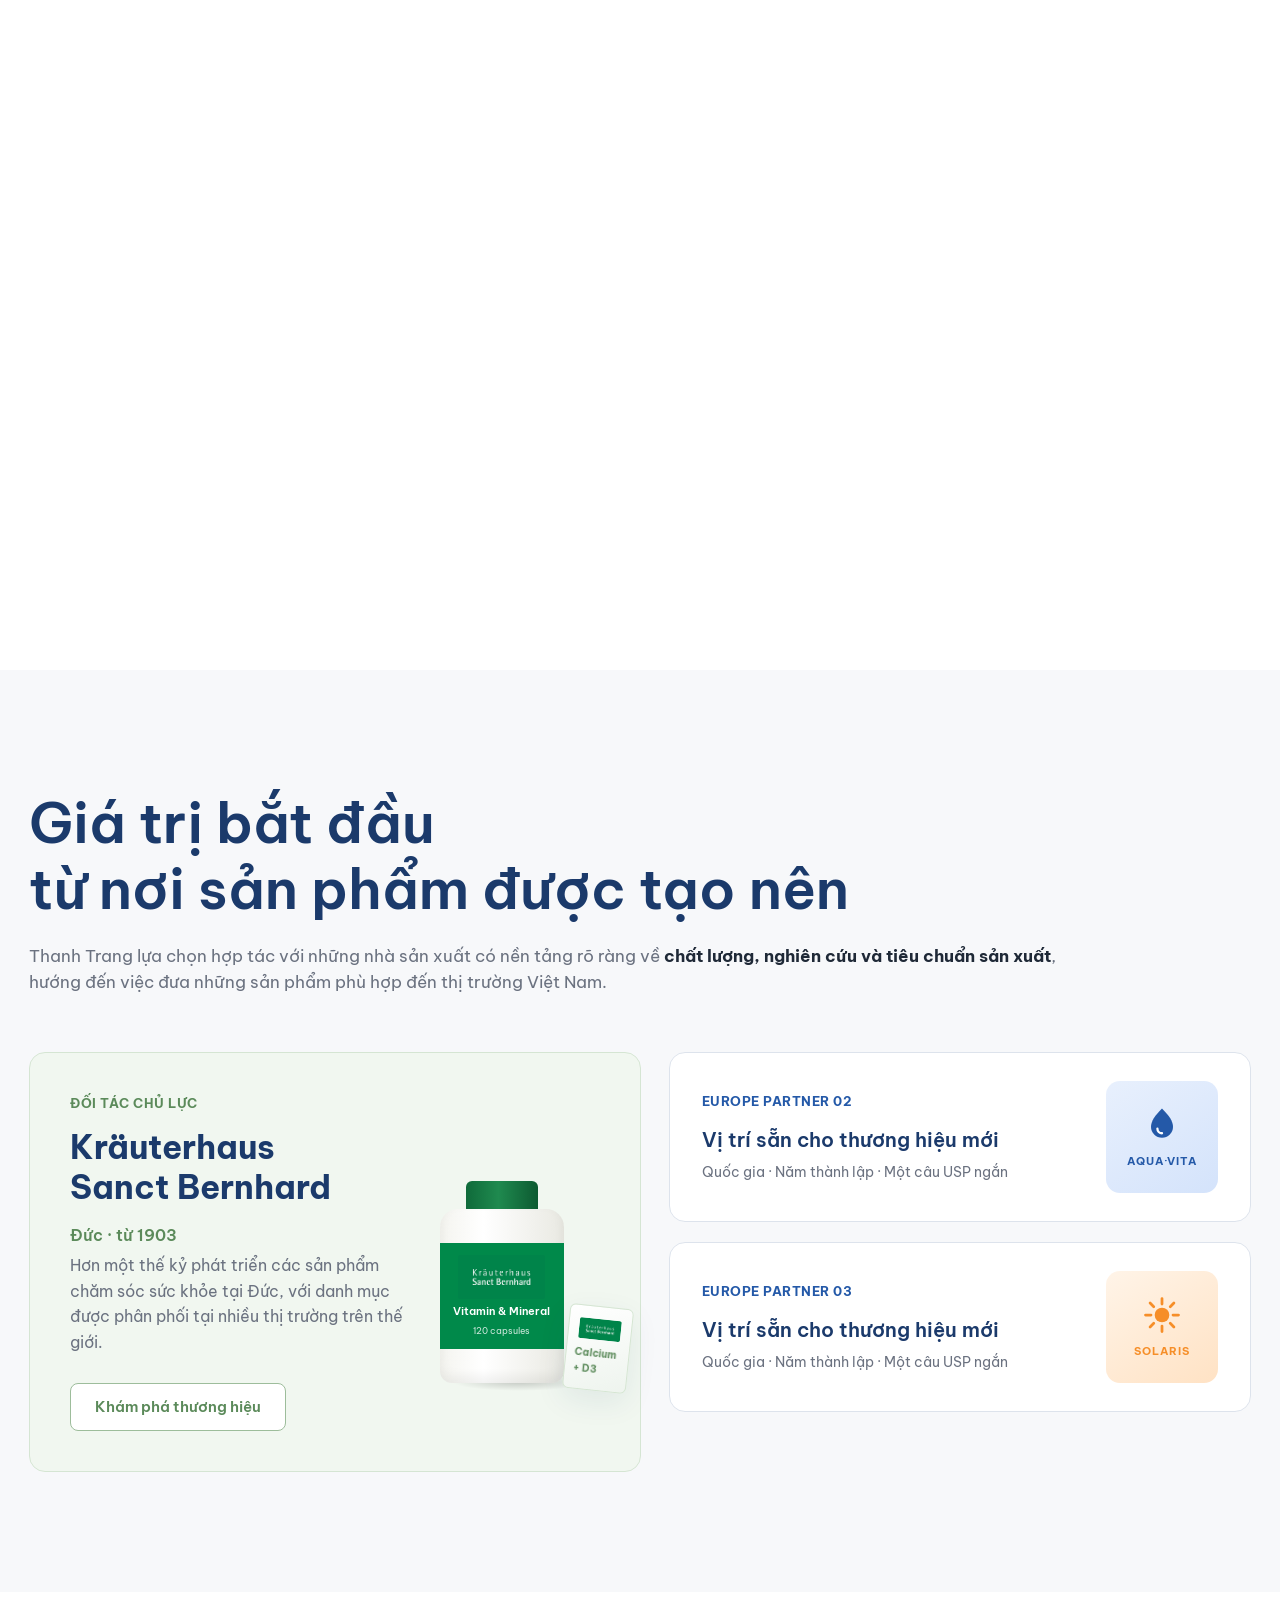
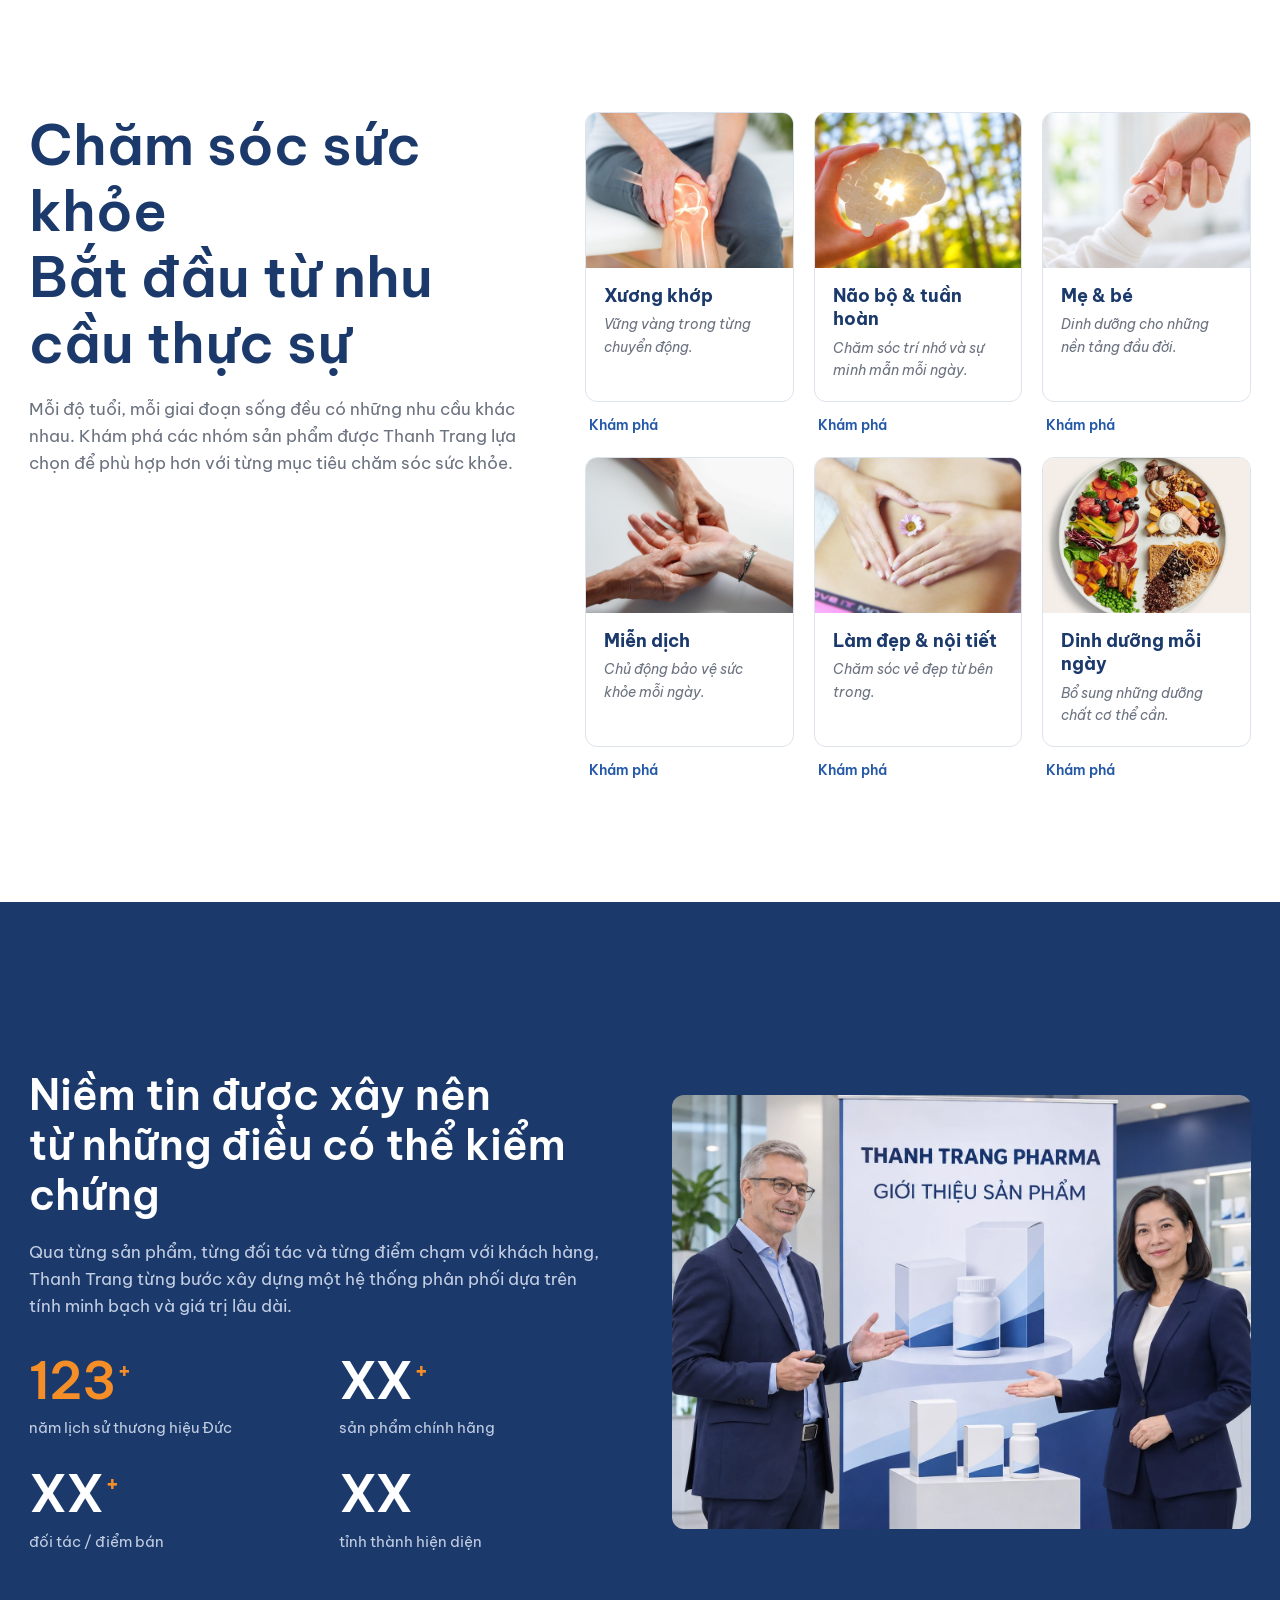
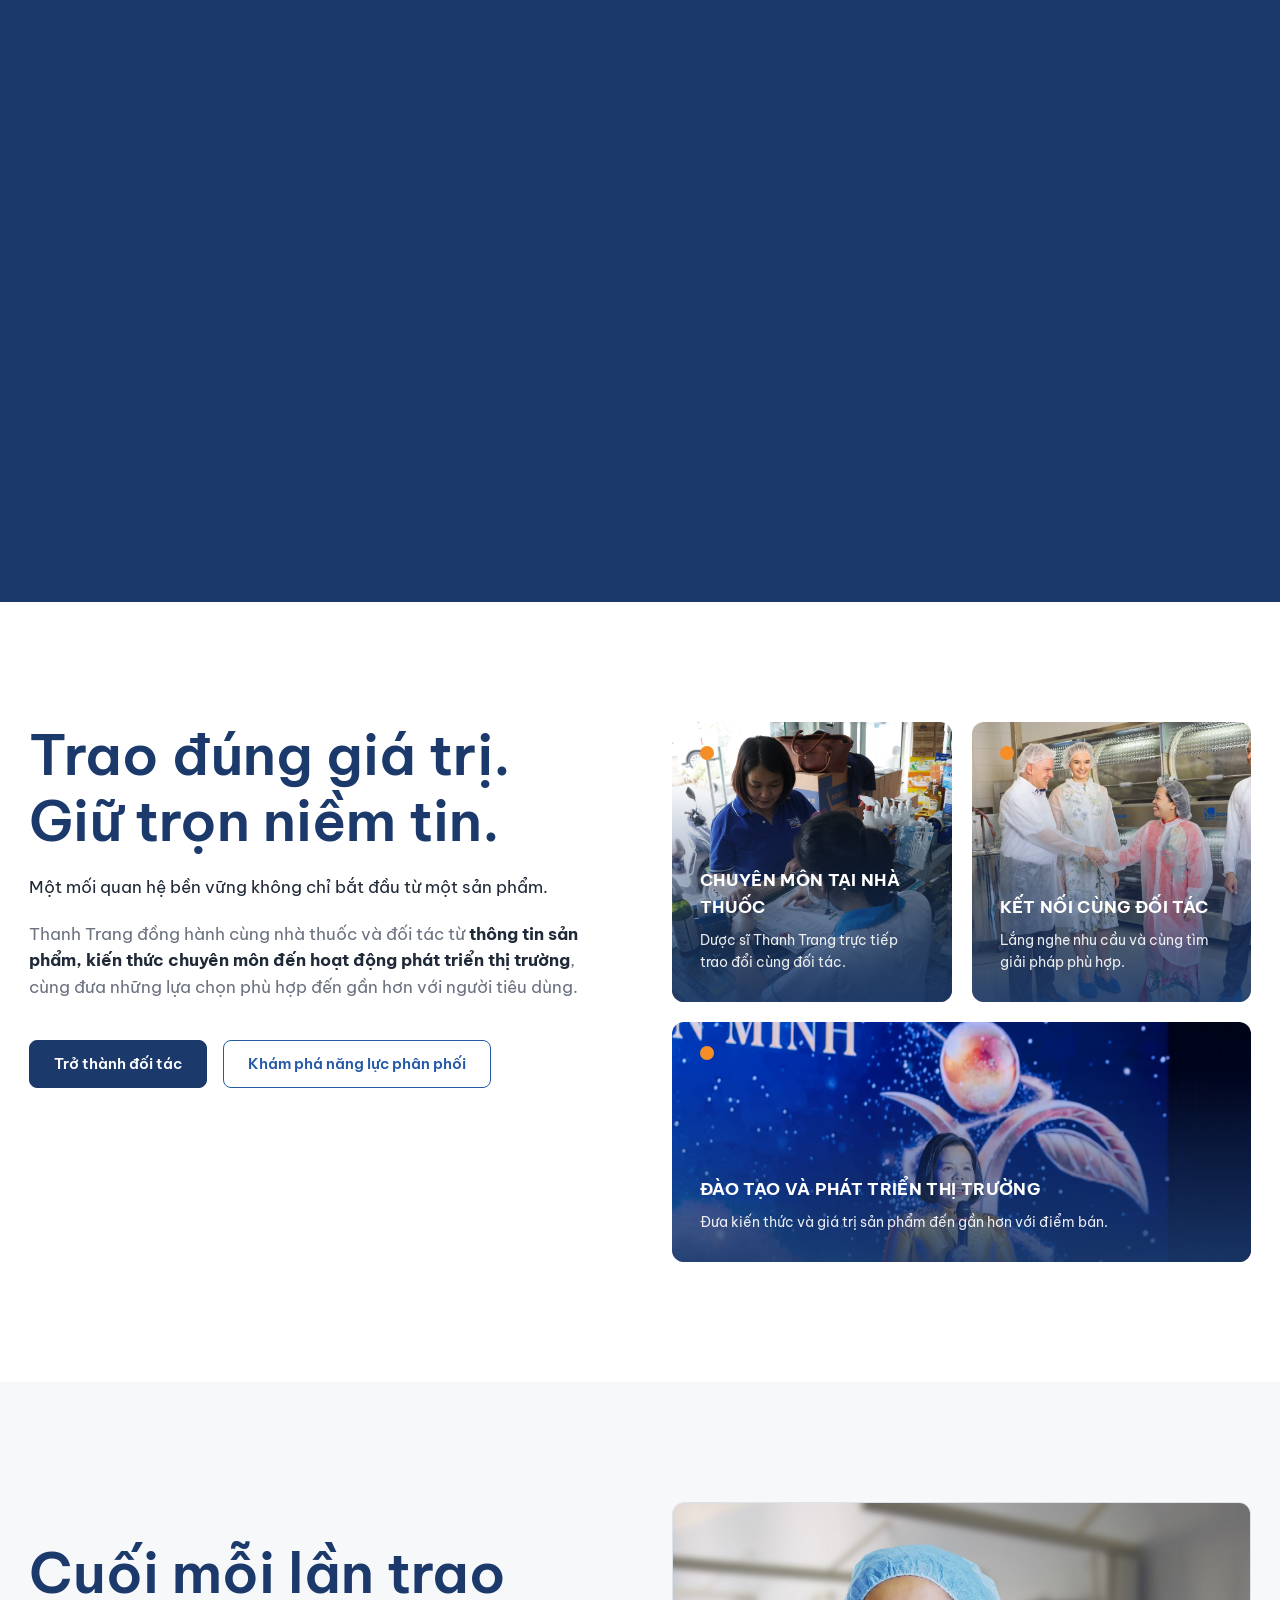
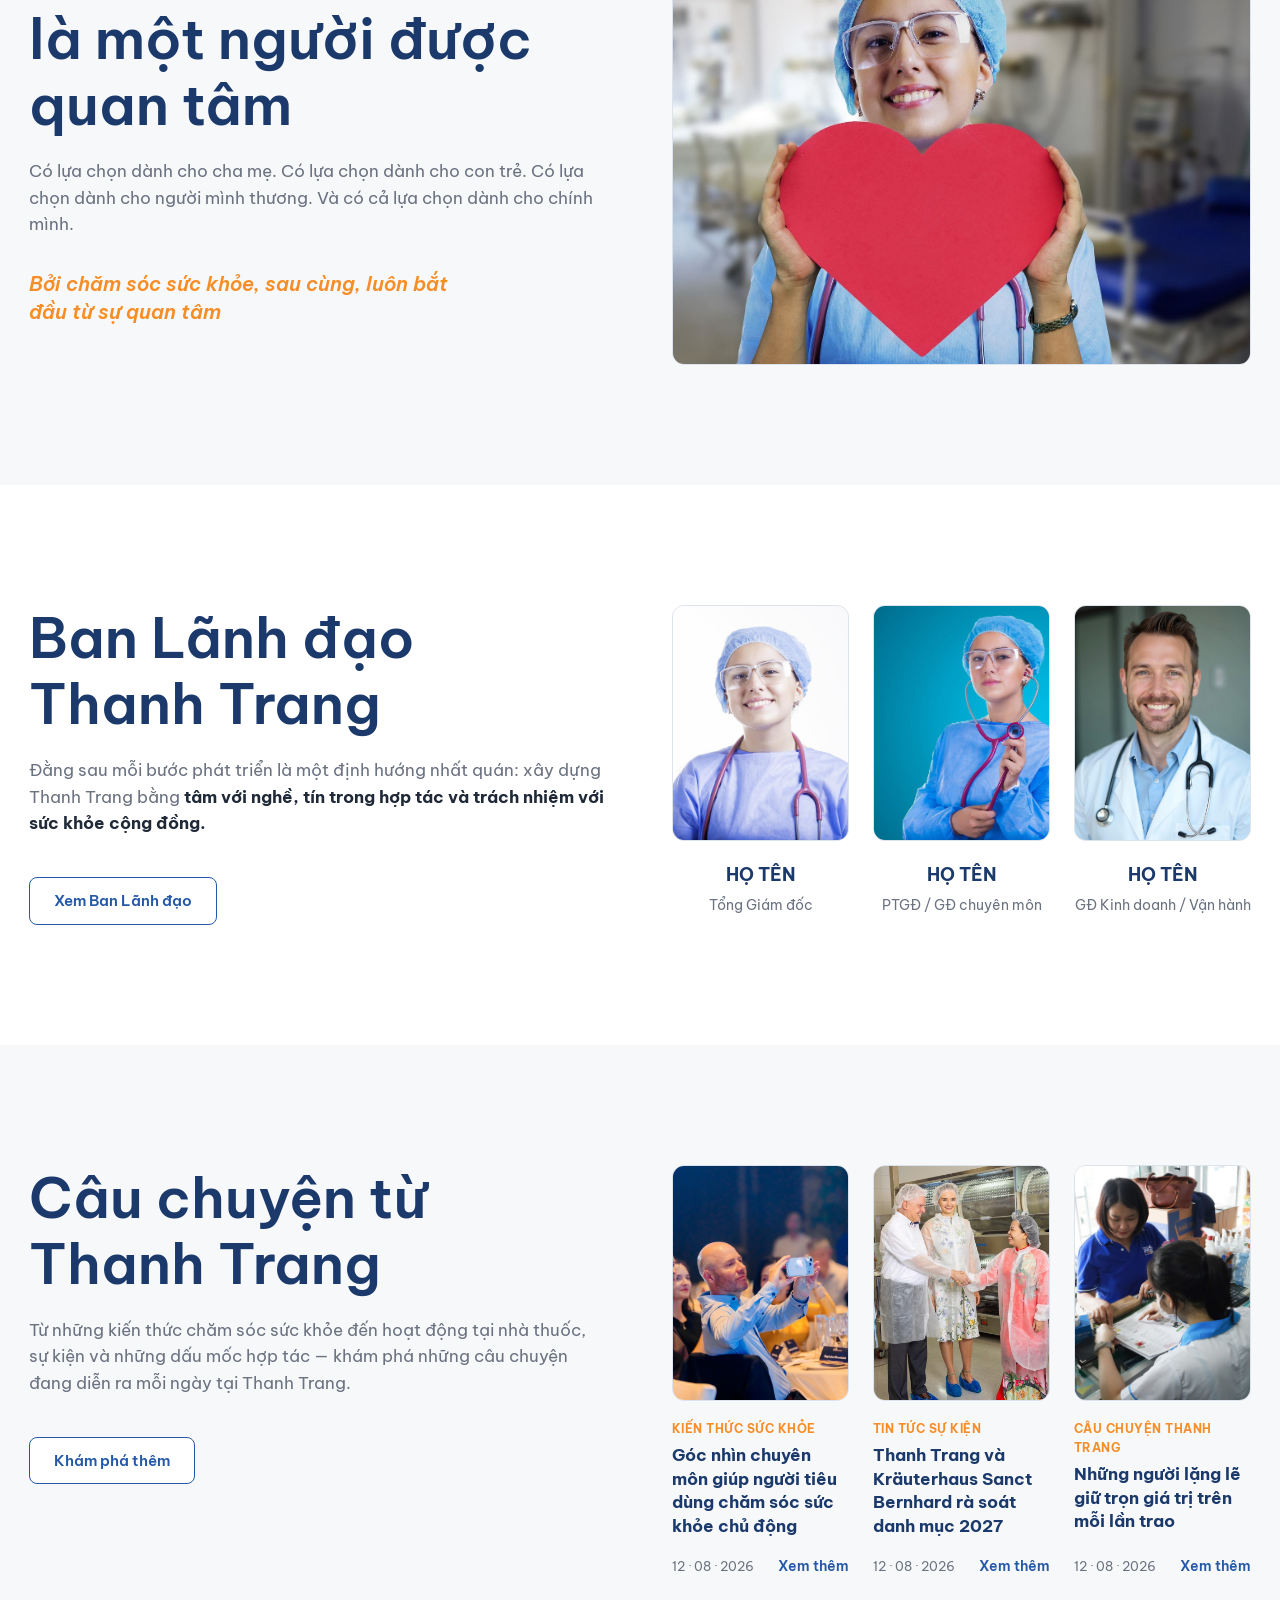
==== commit 40381e75: "Add option B (demo 7 layout) and A/B switcher; pinned Proof & Trust section Co-Authored-By: Claude O" ====
--- a/index.html
+++ b/index.html
@@ -7,11 +7,11 @@
 <meta name="description" content="Thanh Trang Pharma kết nối những sản phẩm chăm sóc sức khỏe chính hãng từ các thương hiệu quốc tế với hệ thống nhà thuốc, đối tác và người tiêu dùng Việt Nam.">
 <link rel="preconnect" href="https://fonts.googleapis.com">
 <link href="https://fonts.googleapis.com/css2?family=Be+Vietnam+Pro:ital,wght@0,400;0,500;0,600;0,700;1,400;1,600&display=swap" rel="stylesheet">
-<link rel="stylesheet" href="css/tokens.css?v=8">
-<link rel="stylesheet" href="css/base.css?v=8">
-<link rel="stylesheet" href="css/components.css?v=8">
-<link rel="stylesheet" href="css/sections.css?v=8">
-<link rel="stylesheet" href="css/responsive.css?v=8">
+<link rel="stylesheet" href="css/tokens.css?v=10">
+<link rel="stylesheet" href="css/base.css?v=10">
+<link rel="stylesheet" href="css/components.css?v=10">
+<link rel="stylesheet" href="css/sections.css?v=10">
+<link rel="stylesheet" href="css/responsive.css?v=10">
 </head>
 <body>
 <svg width="0" height="0" style="position:absolute" aria-hidden="true">
@@ -80,8 +80,8 @@
 </section>
 
 <!-- 03 / VỀ THANH TRANG -->
-<section class="about-scroll" id="about" data-steps="4">
- <div class="about-sticky">
+<section class="about-scroll pin" id="about" data-pin>
+ <div class="pin-sticky">
   <div class="container">
    <div class="split">
     <div>
@@ -162,16 +162,26 @@
  </div>
 </section>
 
-<!-- 06 / PROOF & TRUST -->
-<section class="section proof dark">
- <div class="container">
-  <h2 class="h1">Niềm tin được xây nên<br>từ những điều có thể kiểm chứng</h2>
-  <p class="lead">Qua từng sản phẩm, từng đối tác và từng điểm chạm với khách hàng, Thanh Trang từng bước xây dựng một hệ thống phân phối dựa trên tính minh bạch và giá trị lâu dài.</p>
-  <div class="figures">
-   <div class="fig hl"><b>123<sup>+</sup></b><span>năm lịch sử thương hiệu Đức</span></div>
-   <div class="fig"><b>XX<sup>+</sup></b><span>sản phẩm chính hãng</span></div>
-   <div class="fig"><b>XX<sup>+</sup></b><span>đối tác / điểm bán</span></div>
-   <div class="fig"><b>XX</b><span>tỉnh thành hiện diện</span></div>
+<!-- 06 / PROOF & TRUST — ghim khi cuộn -->
+<section class="proof-scroll pin" data-pin>
+ <div class="pin-sticky">
+  <div class="container split">
+   <div>
+    <h2 class="h1">Niềm tin được xây nên<br>từ những điều có thể kiểm chứng</h2>
+    <p class="lead">Qua từng sản phẩm, từng đối tác và từng điểm chạm với khách hàng, Thanh Trang từng bước xây dựng một hệ thống phân phối dựa trên tính minh bạch và giá trị lâu dài.</p>
+    <div class="figures">
+     <div class="fig hl on"><b>123<sup>+</sup></b><span>năm lịch sử thương hiệu Đức</span></div>
+     <div class="fig"><b>XX<sup>+</sup></b><span>sản phẩm chính hãng</span></div>
+     <div class="fig"><b>XX<sup>+</sup></b><span>đối tác / điểm bán</span></div>
+     <div class="fig"><b>XX</b><span>tỉnh thành hiện diện</span></div>
+    </div>
+   </div>
+   <div class="frame stack-ph">
+    <img class="on" src="assets/images/proof-1.webp" alt="Thanh Trang cùng đối tác Đức giới thiệu sản phẩm">
+    <img src="assets/images/proof-2.webp" alt="Danh mục sản phẩm chính hãng do Thanh Trang phân phối">
+    <img src="assets/images/proof-3.webp" alt="Trao đổi cùng dược sĩ tại nhà thuốc đối tác">
+    <img src="assets/images/proof-4.webp" alt="Minh họa phạm vi hiện diện trên toàn quốc">
+   </div>
   </div>
  </div>
 </section>
@@ -293,6 +303,8 @@
   </div>
  </div>
 </footer>
-<script src="js/main.js?v=8"></script>
+<script src="js/main.js?v=10"></script>
+<nav class="variant-switch" aria-label="Chọn phương án"><a href="./" class="on">Phương án A</a><a href="demo7/">Phương án B</a></nav>
+<style>.variant-switch{position:fixed;left:50%;bottom:20px;transform:translateX(-50%);z-index:99;display:flex;gap:4px;padding:4px;background:rgba(21,47,93,.92);border-radius:999px;box-shadow:0 8px 24px rgba(0,0,0,.2);font:600 13px "Be Vietnam Pro",sans-serif}.variant-switch a{color:#fff;padding:8px 16px;border-radius:999px;text-decoration:none;opacity:.75}.variant-switch a.on{background:#f68e28;opacity:1}</style>
 </body>
 </html>
--- a/css/sections.css
+++ b/css/sections.css
@@ -27,9 +27,10 @@
 .journey-rows .foot{border-top:1px solid rgba(255,255,255,.5);padding-top:16px;font-size:13px}
 
 /* 03 About — ghim khi cuộn: mỗi bước sáng 1 số liệu + đổi 1 ảnh */
-.about-scroll{position:relative;background:var(--surface);height:calc(100vh * (var(--steps,4) + 1))}
-.about-sticky{position:sticky;top:80px;height:calc(100vh - 80px);display:flex;align-items:center;overflow:hidden}
-.about-sticky .container{width:min(var(--max),100% - 32px)}
+.pin{position:relative;height:calc(100vh * (var(--steps,4) + 1))}
+.pin-sticky{position:sticky;top:80px;height:calc(100vh - 80px);display:flex;align-items:center;overflow:hidden}
+.pin-sticky>.container{width:min(var(--max),100% - 32px)}
+.about-scroll{background:var(--surface)}
 .stack-ph{position:relative;aspect-ratio:4/3;max-height:calc(100vh - 300px);width:100%}
 .stack-ph img{position:absolute;inset:0;width:100%;height:100%;object-fit:cover;opacity:0;transform:scale(1.04);transition:opacity .7s ease,transform 1.2s ease}
 .stack-ph img.on{opacity:1;transform:none}
@@ -84,18 +85,19 @@
 .need:hover img{transform:scale(1.04)}
 .need .link{padding-left:4px}
 
-/* 06 Proof — dải số liệu nền navy */
-.proof.dark{background:var(--navy);color:#fff}
-.proof.dark .eyebrow{color:#fff}.proof.dark .eyebrow::before{background:var(--orange)}
-.proof.dark .h1{color:#fff}
-.proof.dark .lead{color:#c3cee3}
-.figures{display:grid;grid-template-columns:repeat(4,1fr);margin-top:72px;border-top:1px solid rgba(255,255,255,.18)}
-.fig{padding:36px 28px 0;border-left:1px solid rgba(255,255,255,.18)}
-.fig:first-child{border-left:0;padding-left:0}
-.fig b{display:block;font-size:clamp(44px,4.6vw,64px);font-weight:600;line-height:1;letter-spacing:-.02em}
+/* 06 Proof — nền navy, ghim khi cuộn: mỗi bước hiện 1 số liệu + đổi 1 ảnh */
+.proof-scroll{background:var(--navy);color:#fff}
+.proof-scroll .h1{color:#fff;font-size:clamp(30px,3.3vw,46px)}
+.proof-scroll .lead{color:#c3cee3}
+.proof-scroll .split{grid-template-columns:1fr 1fr;align-items:center}
+.proof-scroll .frame{border:0;background:#203f72}
+.figures{display:grid;grid-template-columns:1fr 1fr;gap:28px 40px;margin-top:clamp(24px,4vh,48px)}
+.fig{opacity:0;visibility:hidden;transform:translateY(16px);transition:opacity .5s,transform .5s,visibility .5s}
+.fig.on{opacity:1;visibility:visible;transform:none}
+.fig b{display:block;font-size:clamp(40px,4vw,56px);font-weight:600;line-height:1;letter-spacing:-.02em}
 .fig b sup{font-size:.45em;color:var(--orange);vertical-align:.9em;margin-left:2px}
 .fig.hl b{color:var(--orange)}
-.fig span{display:block;margin-top:16px;color:#c3cee3;font-size:15px;max-width:18ch}
+.fig span{display:block;margin-top:10px;color:#c3cee3;font-size:15px}
 
 /* 07 B2B */
 .b2b .split{align-items:start}
@@ -159,9 +161,9 @@
 .lead.wide{max-width:96ch}
 
 @media (min-width:901px) and (max-height:820px){
-  .about-scroll .h1{font-size:clamp(28px,3.4vw,42px)}
-  .about-scroll .lead{font-size:15px;margin-top:12px}
-  .about-scroll .actions{margin-top:20px}
+  .pin .h1{font-size:clamp(28px,3.4vw,42px)}
+  .pin .lead{font-size:15px;margin-top:12px}
+  .pin .actions{margin-top:20px}
   .statbar div{padding-top:12px}
   .statbar span{margin-top:6px}
 }
--- a/css/responsive.css
+++ b/css/responsive.css
@@ -17,15 +17,13 @@
   .promise-top{grid-template-columns:1fr}
   .statbar{grid-template-columns:1fr 1fr;row-gap:32px}
   .brand-grid{grid-template-columns:1fr}
-  .figures{grid-template-columns:1fr 1fr}
-  .fig:nth-child(3){border-left:0;padding-left:0}
   .brand-main{grid-template-columns:1fr 130px;padding:32px}
   .fgrid{grid-template-columns:1fr 1fr}
   .human .frame{order:-1}
-  .about-scroll{height:auto;padding:var(--section-y) 0}
-  .about-sticky{position:static;height:auto;display:block}
-  .about-scroll .stack-ph{order:-1}
-  .statbar div{opacity:1;visibility:visible;transform:none}
+  .pin{height:auto;padding:var(--section-y) 0}
+  .pin-sticky{position:static;height:auto;display:block}
+  .pin .stack-ph{order:-1}
+  .statbar div,.fig{opacity:1;visibility:visible;transform:none}
 }
 @media (max-width:600px){
   .header{height:68px}
@@ -45,8 +43,6 @@
   .needs{grid-template-columns:1fr 1fr;gap:14px}
   .need h3{font-size:16px}
   .b2b-tiles,.fgrid{grid-template-columns:1fr}
-  .fig{padding:28px 16px 0}
-  .fig:nth-child(odd){padding-left:0}
   .people,.posts{grid-template-columns:1fr;gap:32px}
   .person .frame{aspect-ratio:4/5}
   .post .frame{aspect-ratio:16/10}
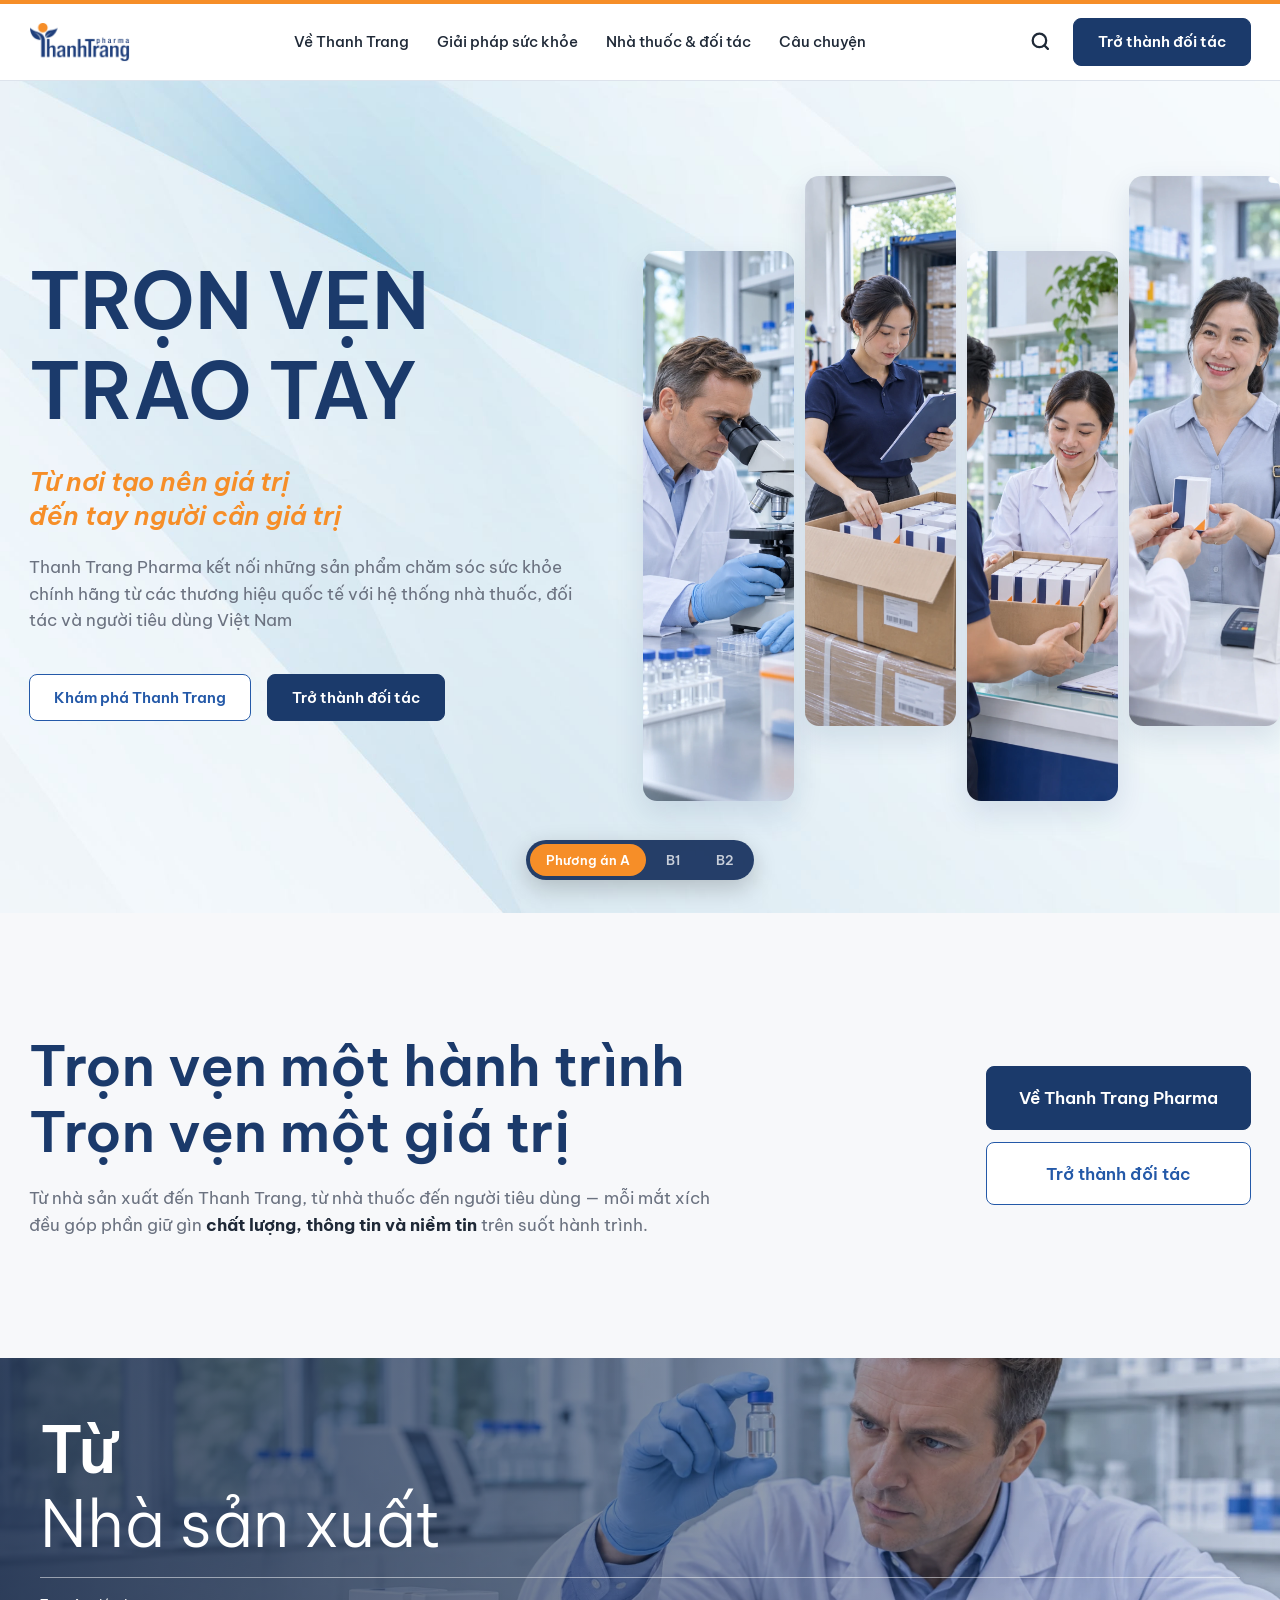
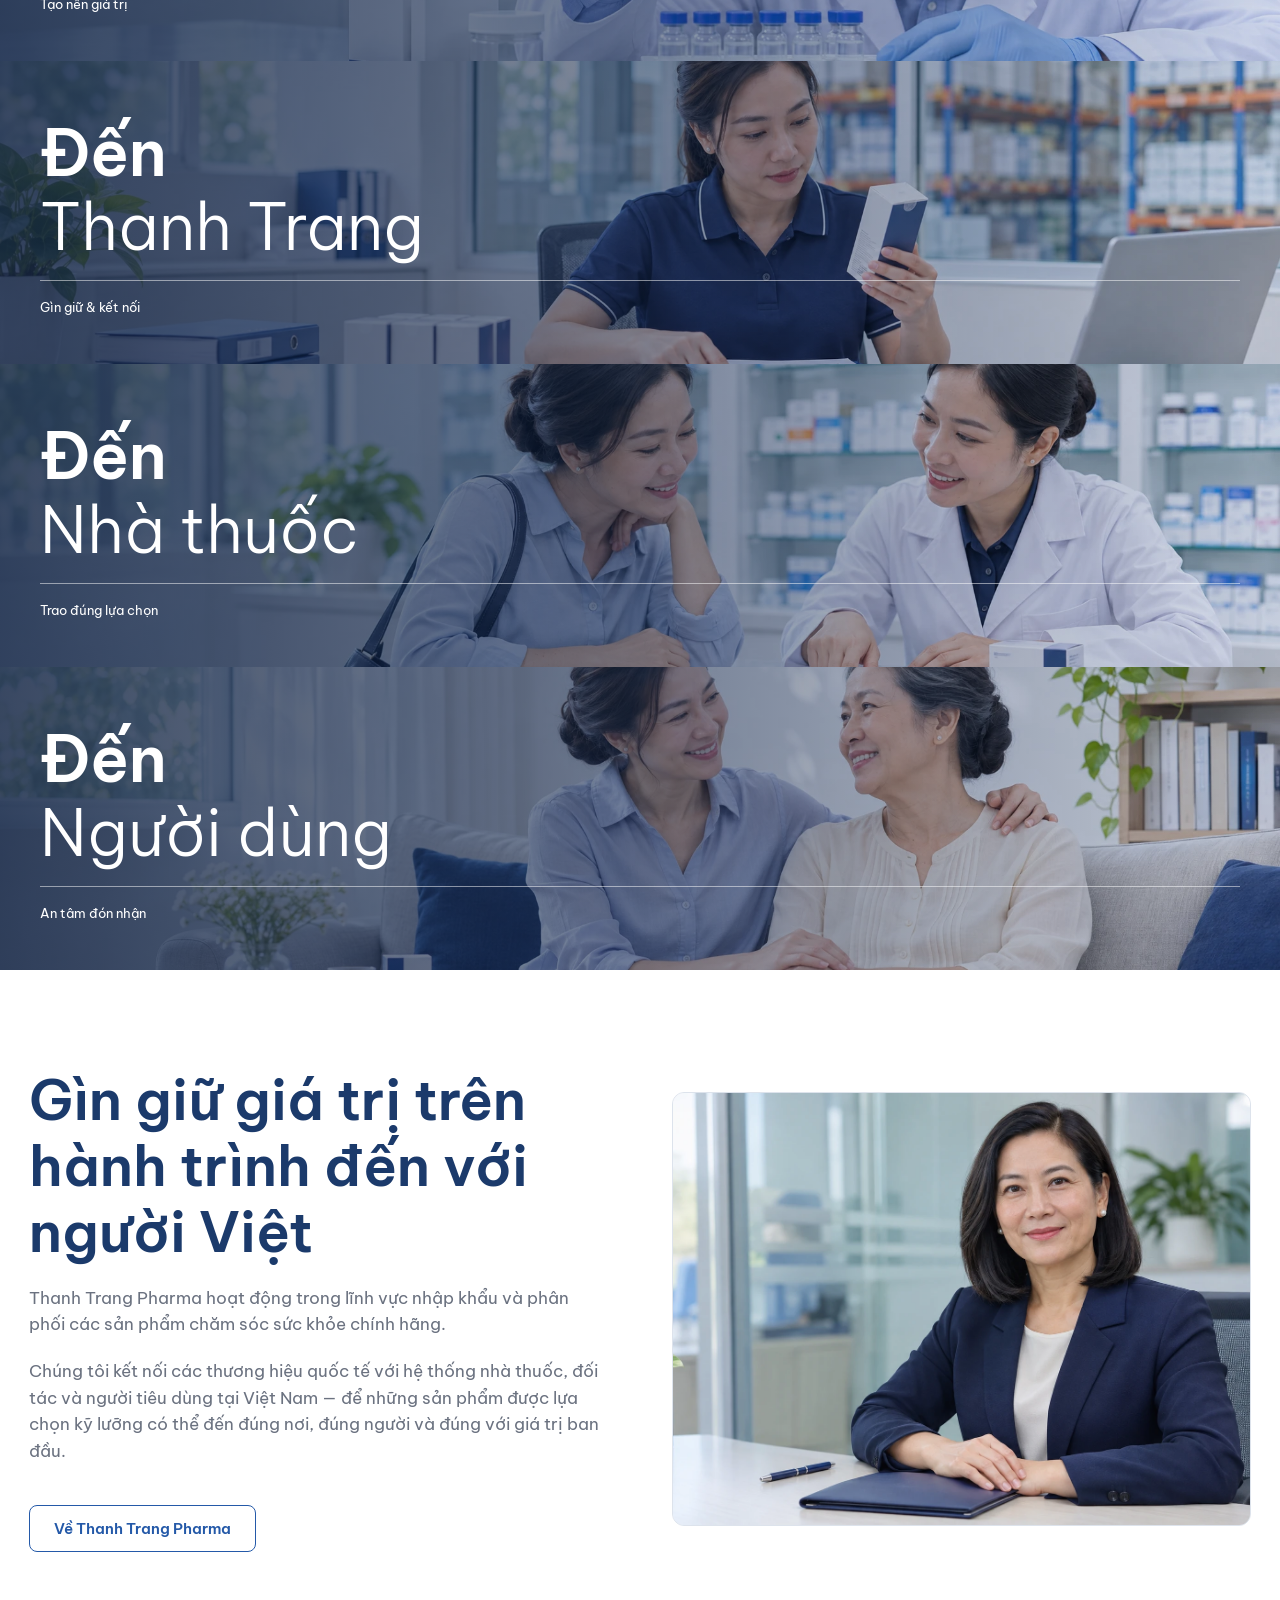
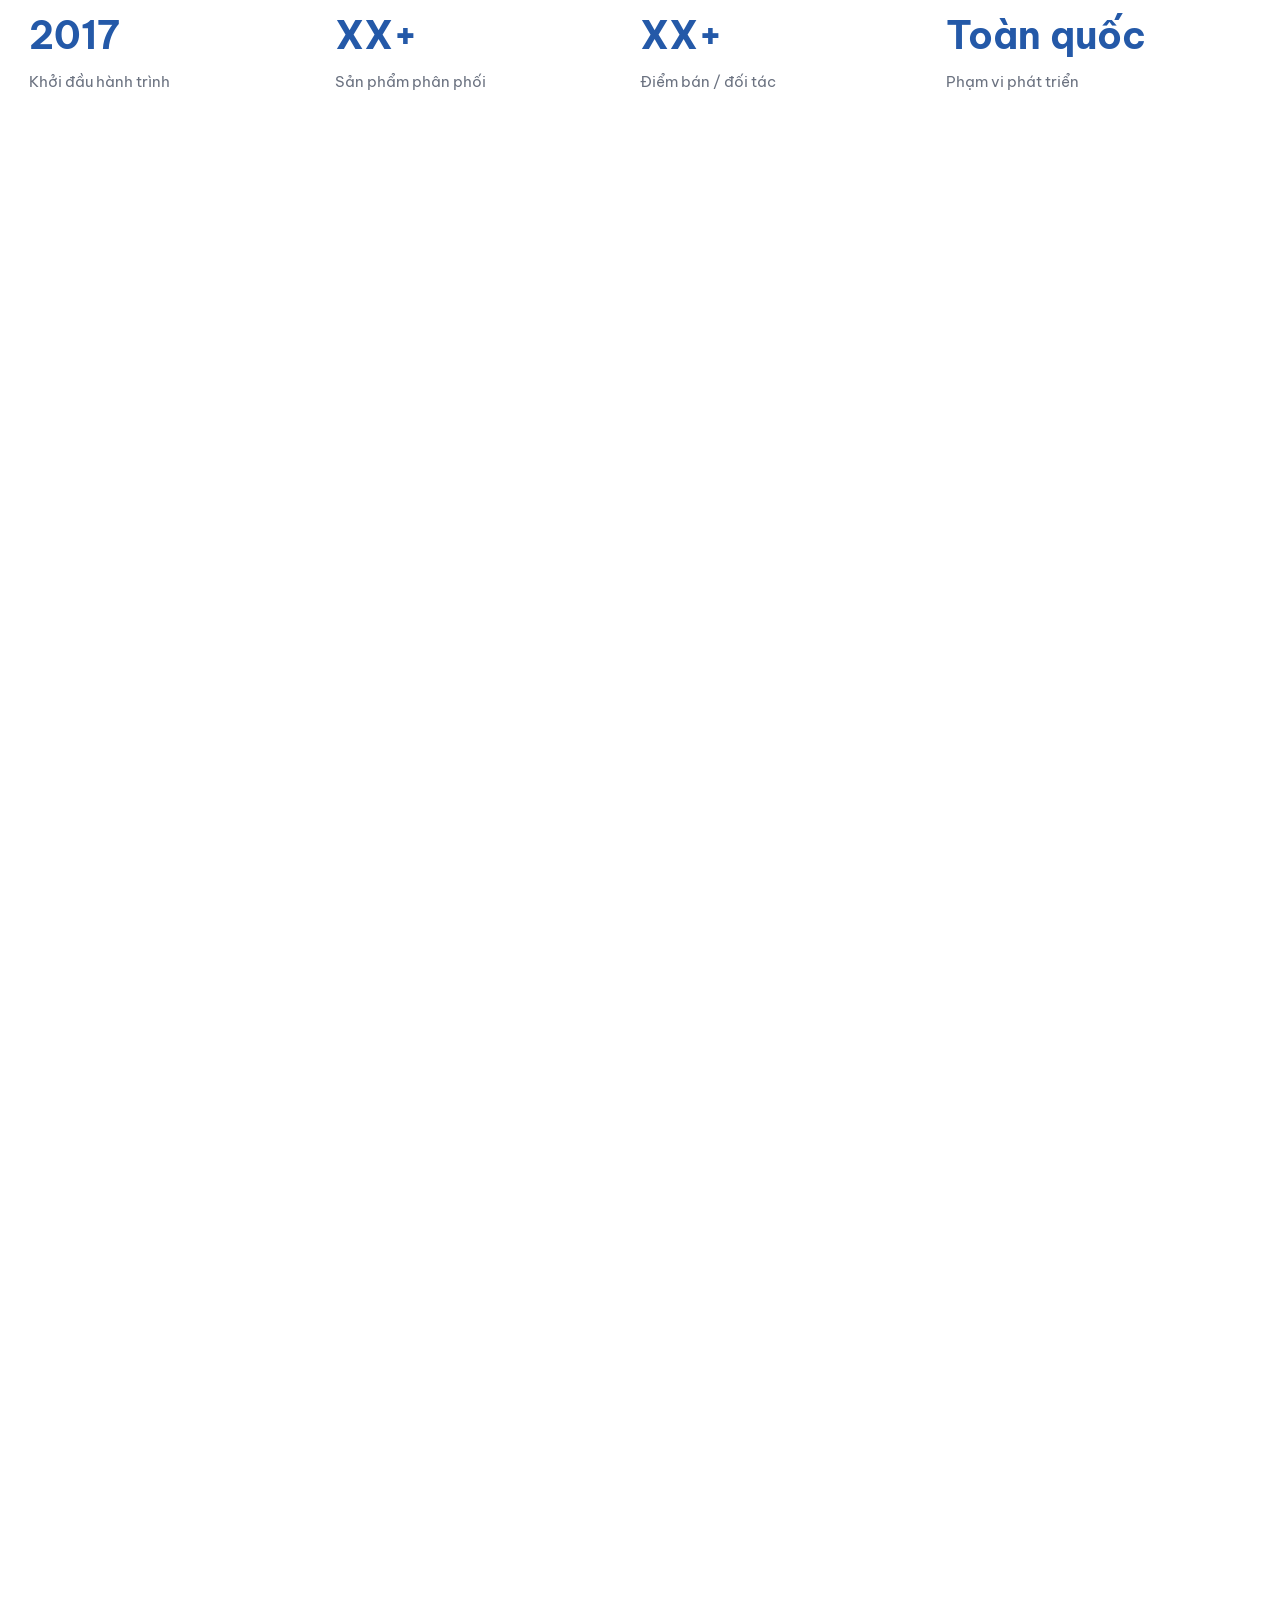
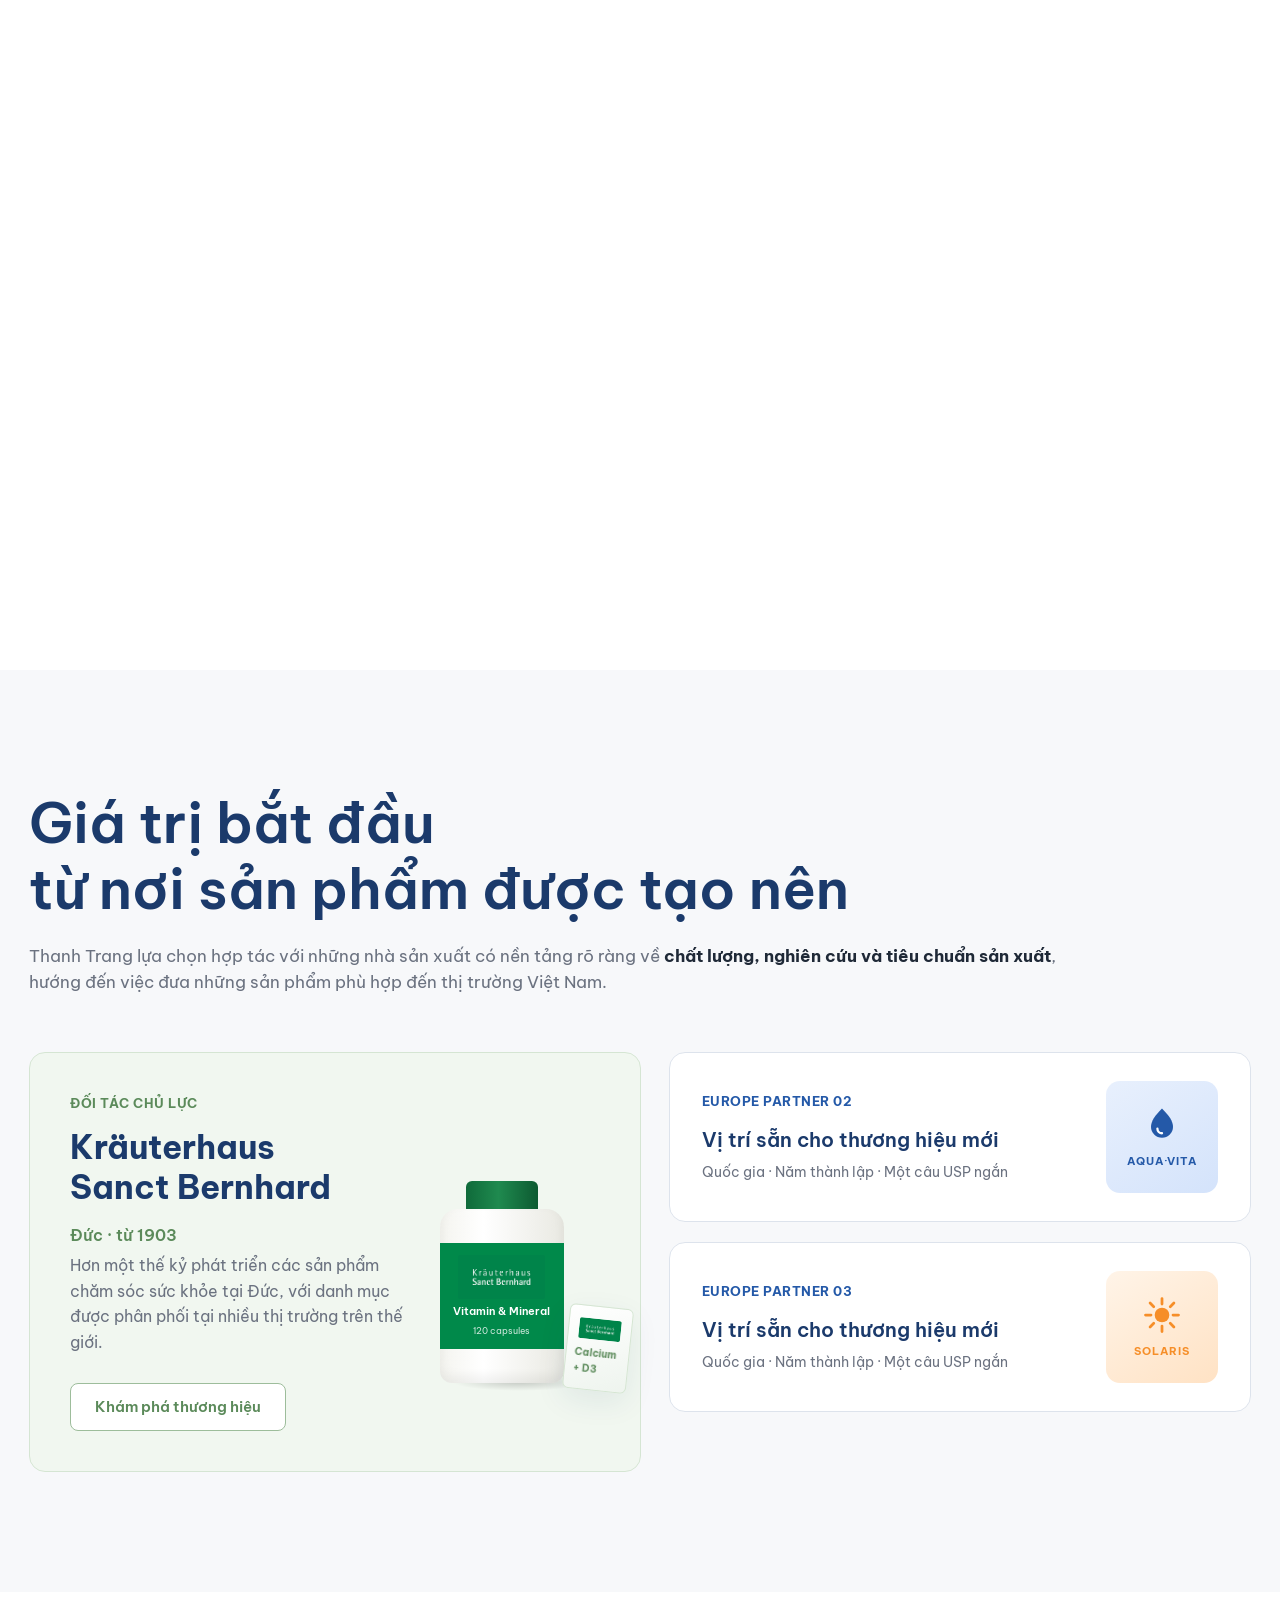
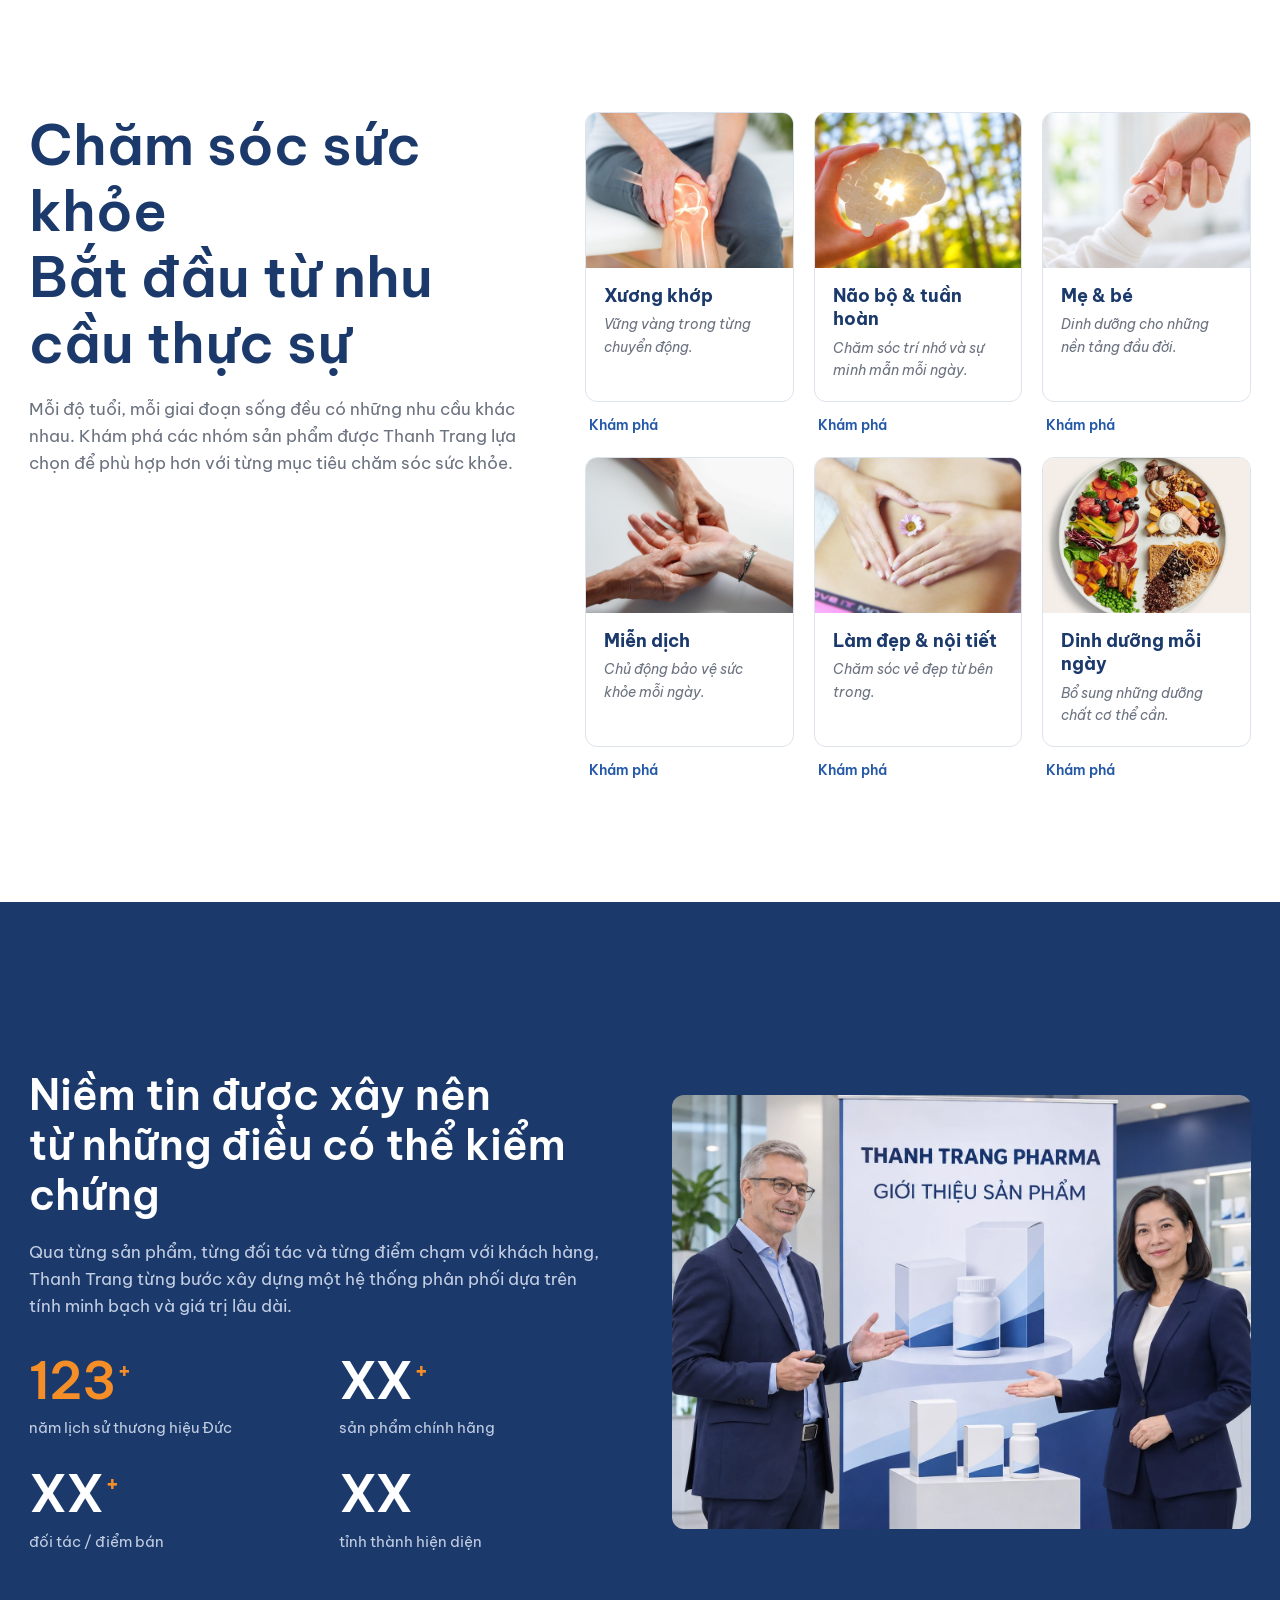
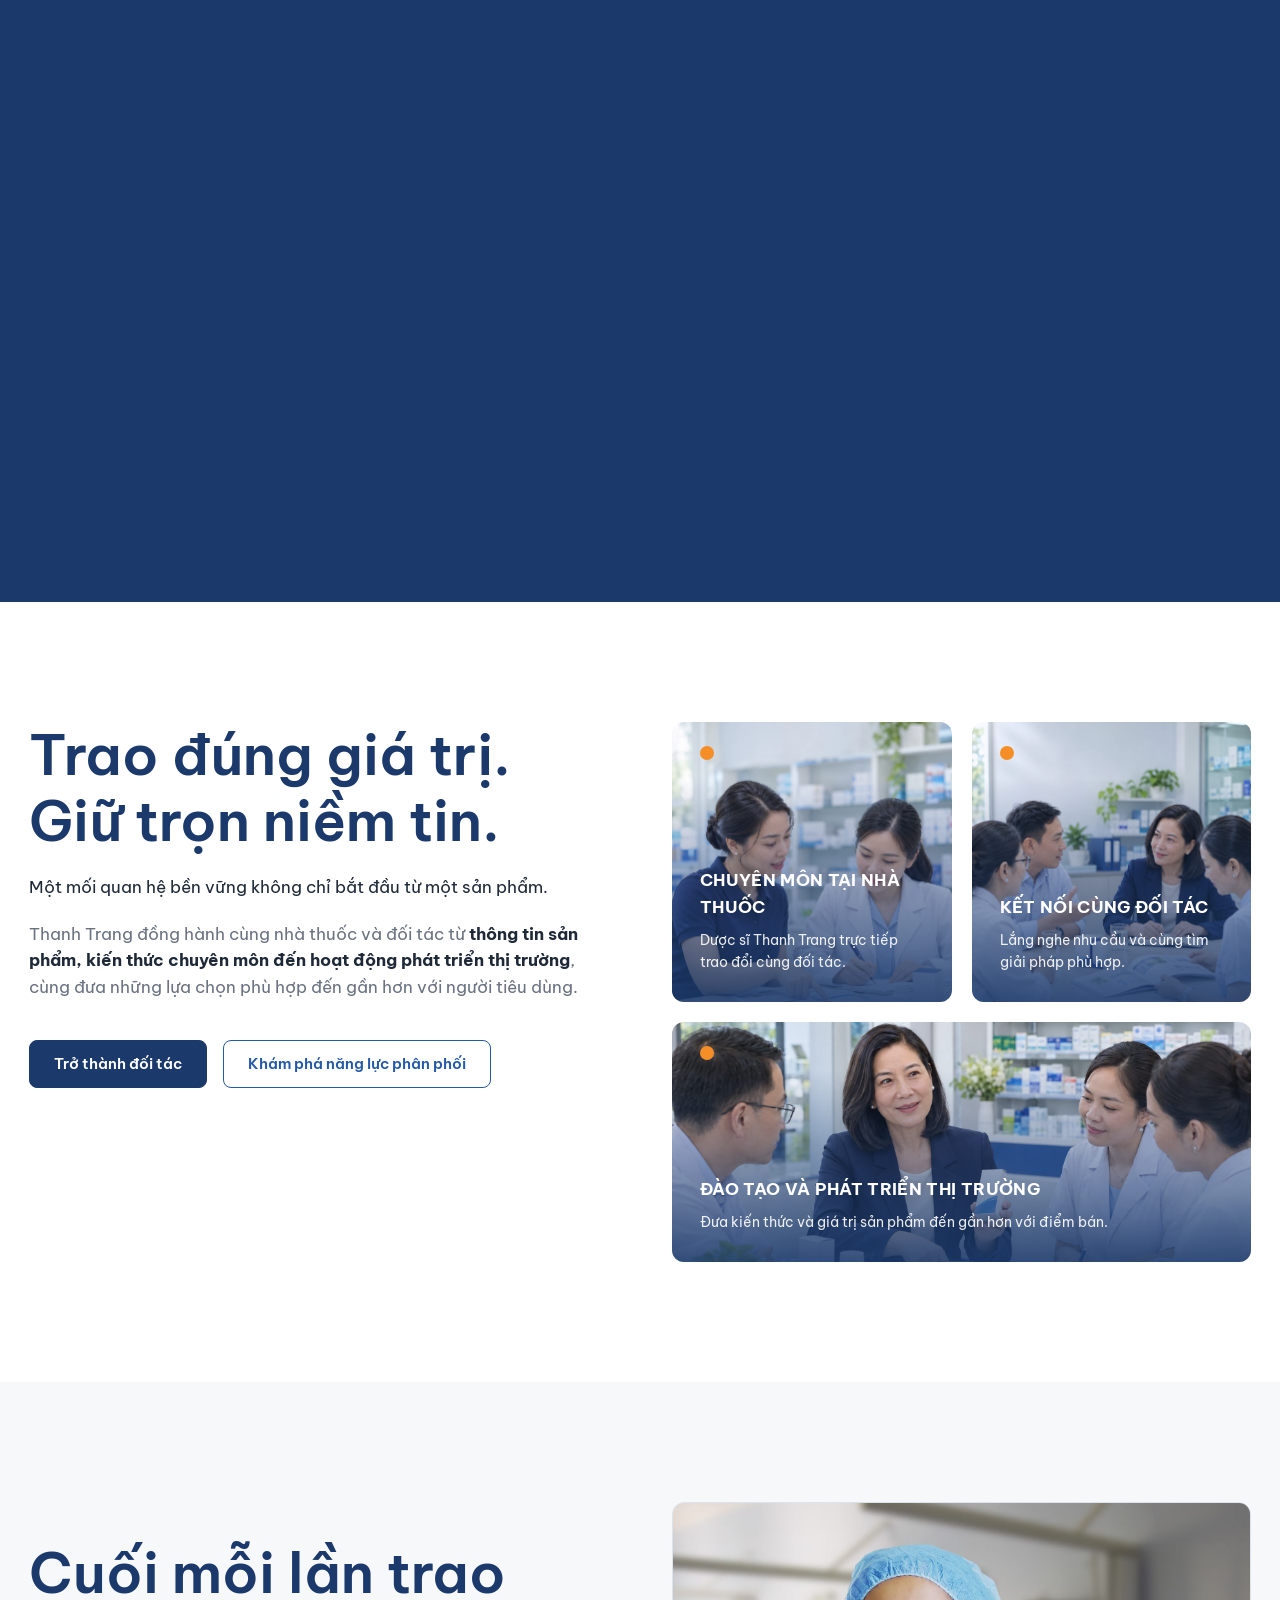
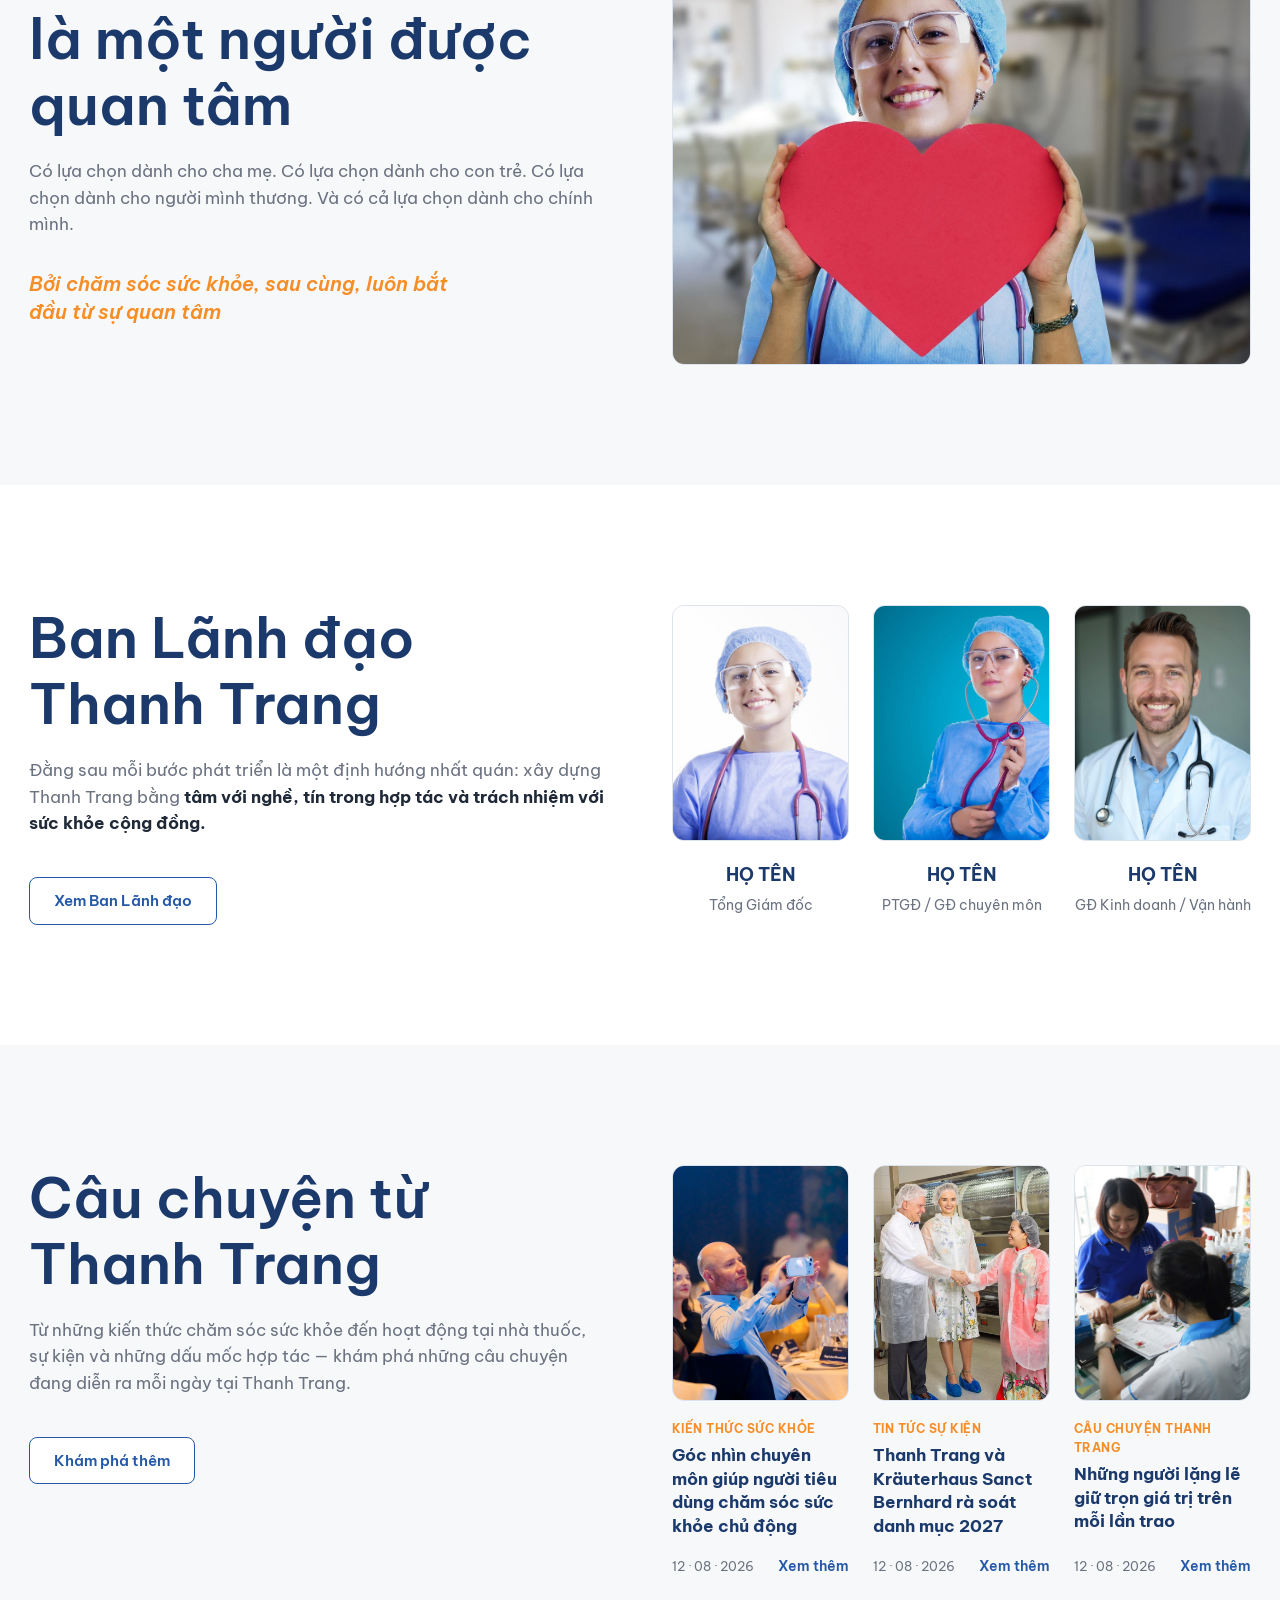
==== commit d6e393a0: "Option B1/B2 (hero carousel), section 7 photos, cleanup of option B Co-Authored-By: Claude Opus 5.5 " ====
--- a/index.html
+++ b/index.html
@@ -7,11 +7,11 @@
 <meta name="description" content="Thanh Trang Pharma kết nối những sản phẩm chăm sóc sức khỏe chính hãng từ các thương hiệu quốc tế với hệ thống nhà thuốc, đối tác và người tiêu dùng Việt Nam.">
 <link rel="preconnect" href="https://fonts.googleapis.com">
 <link href="https://fonts.googleapis.com/css2?family=Be+Vietnam+Pro:ital,wght@0,400;0,500;0,600;0,700;1,400;1,600&display=swap" rel="stylesheet">
-<link rel="stylesheet" href="css/tokens.css?v=10">
-<link rel="stylesheet" href="css/base.css?v=10">
-<link rel="stylesheet" href="css/components.css?v=10">
-<link rel="stylesheet" href="css/sections.css?v=10">
-<link rel="stylesheet" href="css/responsive.css?v=10">
+<link rel="stylesheet" href="css/tokens.css?v=12">
+<link rel="stylesheet" href="css/base.css?v=12">
+<link rel="stylesheet" href="css/components.css?v=12">
+<link rel="stylesheet" href="css/sections.css?v=12">
+<link rel="stylesheet" href="css/responsive.css?v=12">
 </head>
 <body>
 <svg width="0" height="0" style="position:absolute" aria-hidden="true">
@@ -199,9 +199,9 @@
    </div>
   </div>
   <div class="b2b-tiles">
-   <article class="b2b-tile"><img src="assets/images/img50.jpg" alt=""><span class="dot"></span><h3>Chuyên môn tại nhà thuốc</h3><p>Dược sĩ Thanh Trang trực tiếp trao đổi cùng đối tác.</p></article>
-   <article class="b2b-tile"><img src="assets/images/img84.jpg" alt="" style="object-position:45% 50%"><span class="dot"></span><h3>Kết nối cùng đối tác</h3><p>Lắng nghe nhu cầu và cùng tìm giải pháp phù hợp.</p></article>
-   <article class="b2b-tile wide"><img src="assets/images/img106.jpg" alt="" style="object-position:50% 35%"><span class="dot"></span><h3>Đào tạo và phát triển thị trường</h3><p>Đưa kiến thức và giá trị sản phẩm đến gần hơn với điểm bán.</p></article>
+   <article class="b2b-tile"><img src="assets/images/b2b-1.webp" alt=""><span class="dot"></span><h3>Chuyên môn tại nhà thuốc</h3><p>Dược sĩ Thanh Trang trực tiếp trao đổi cùng đối tác.</p></article>
+   <article class="b2b-tile"><img src="assets/images/b2b-2.webp" alt=""><span class="dot"></span><h3>Kết nối cùng đối tác</h3><p>Lắng nghe nhu cầu và cùng tìm giải pháp phù hợp.</p></article>
+   <article class="b2b-tile wide"><img src="assets/images/about-3.webp" alt=""><span class="dot"></span><h3>Đào tạo và phát triển thị trường</h3><p>Đưa kiến thức và giá trị sản phẩm đến gần hơn với điểm bán.</p></article>
   </div>
  </div>
 </section>
@@ -278,7 +278,7 @@
 <footer class="footer">
  <div class="container">
   <div class="fgrid">
-   <div class="about">
+   <div class="f-about">
     <img src="assets/icons/flogo.png" alt="Thanh Trang Pharma" style="height:42px;width:auto">
     <p>Phụng sự sức khoẻ cộng đồng bằng những kết nối có giá trị — giữa thương hiệu quốc tế, nhà thuốc Việt Nam và người tiêu dùng.</p>
     <div class="social">
@@ -303,8 +303,8 @@
   </div>
  </div>
 </footer>
-<script src="js/main.js?v=10"></script>
-<nav class="variant-switch" aria-label="Chọn phương án"><a href="./" class="on">Phương án A</a><a href="demo7/">Phương án B</a></nav>
+<script src="js/main.js?v=12"></script>
+<nav class="variant-switch" aria-label="Chọn phương án"><a href="./" class="on">Phương án A</a><a href="demo7/">B1</a><a href="demo7/b2.html">B2</a></nav>
 <style>.variant-switch{position:fixed;left:50%;bottom:20px;transform:translateX(-50%);z-index:99;display:flex;gap:4px;padding:4px;background:rgba(21,47,93,.92);border-radius:999px;box-shadow:0 8px 24px rgba(0,0,0,.2);font:600 13px "Be Vietnam Pro",sans-serif}.variant-switch a{color:#fff;padding:8px 16px;border-radius:999px;text-decoration:none;opacity:.75}.variant-switch a.on{background:#f68e28;opacity:1}</style>
 </body>
 </html>
--- a/css/sections.css
+++ b/css/sections.css
@@ -152,7 +152,7 @@
 .footer h4{font-size:15px;font-weight:600;color:var(--orange);margin:0 0 20px;text-transform:uppercase;letter-spacing:.04em}
 .footer ul{list-style:none;margin:0;padding:0;display:grid;gap:14px}
 .footer ul a:hover{color:#fff}
-.footer .about p{margin:24px 0;color:#b8c0c8;max-width:280px}
+.footer .f-about p{margin:24px 0;color:#b8c0c8;max-width:280px}
 .social{display:flex;gap:14px;align-items:center}
 .contact li{display:flex;gap:10px;align-items:flex-start}
 .contact img{width:16px;margin-top:4px;opacity:.8}
@@ -167,3 +167,4 @@
   .statbar div{padding-top:12px}
   .statbar span{margin-top:6px}
 }
+.b2b-tile img{object-position:50% 28%}
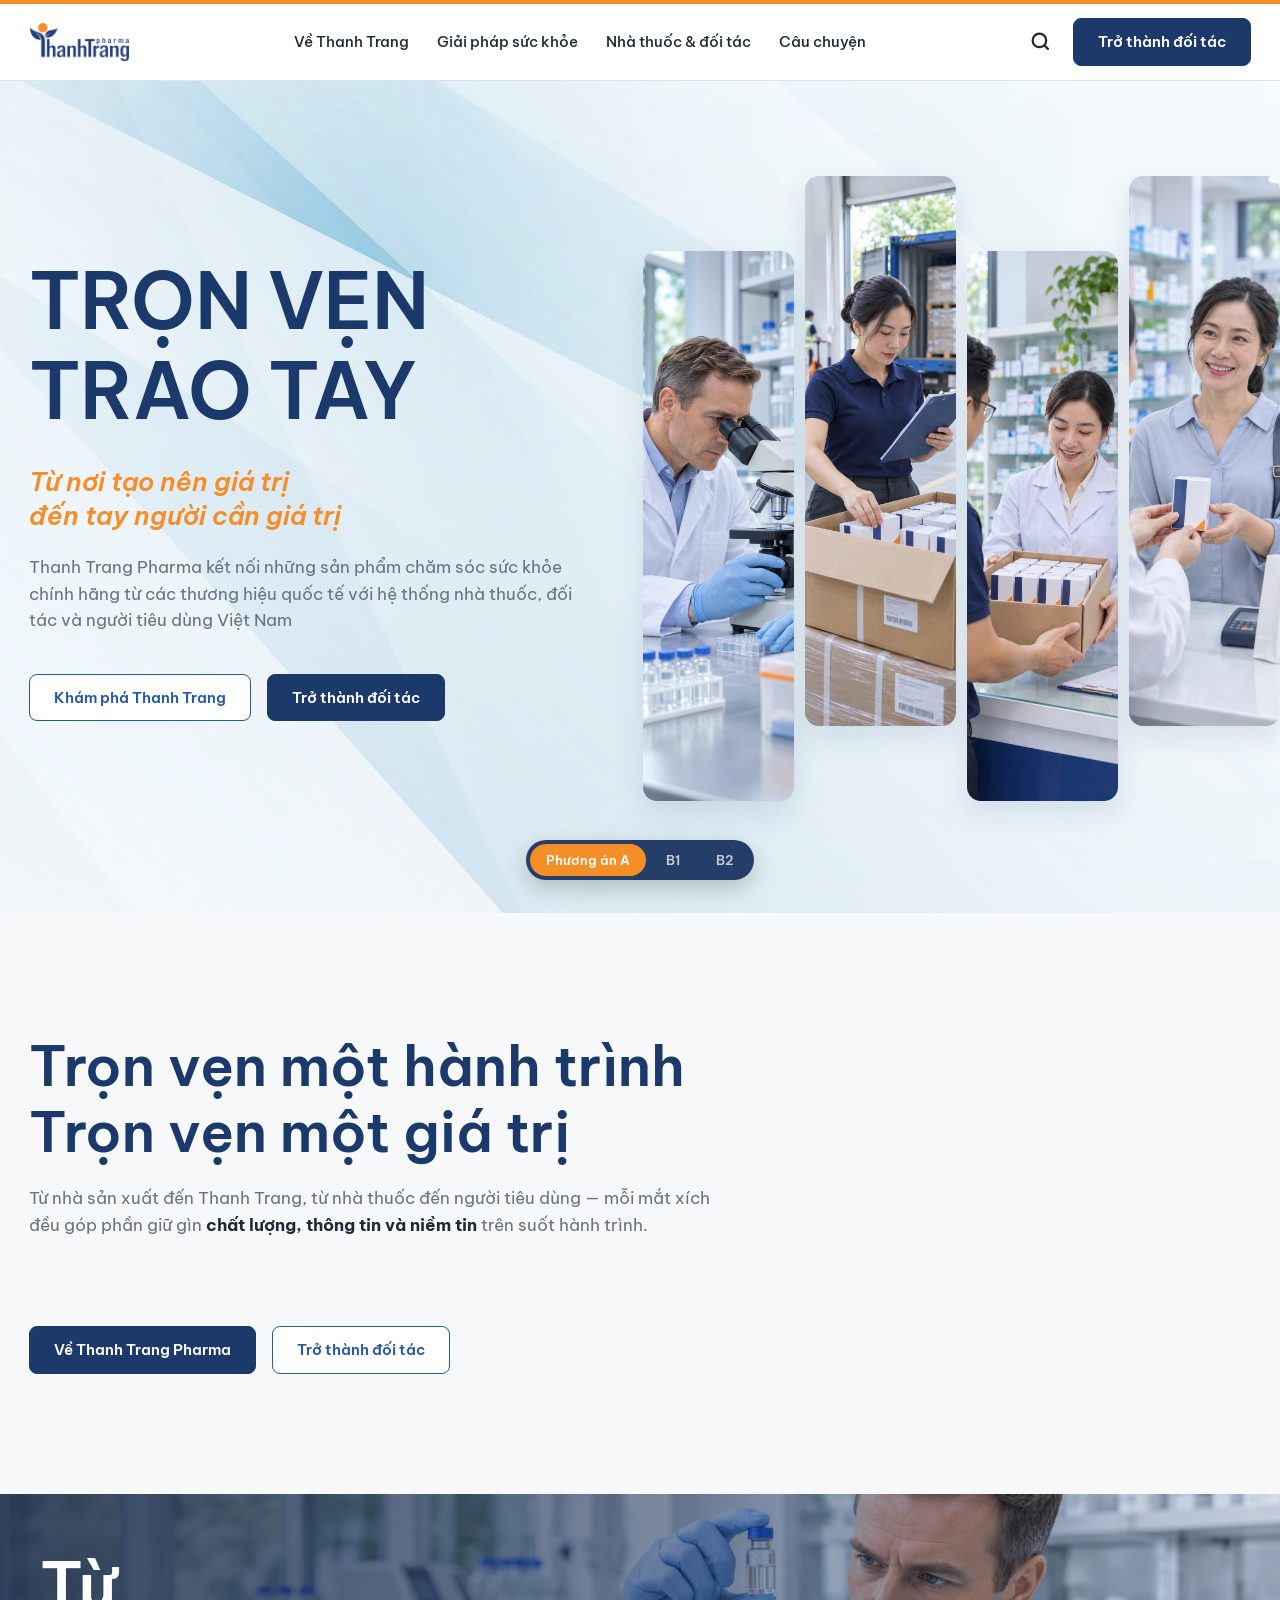
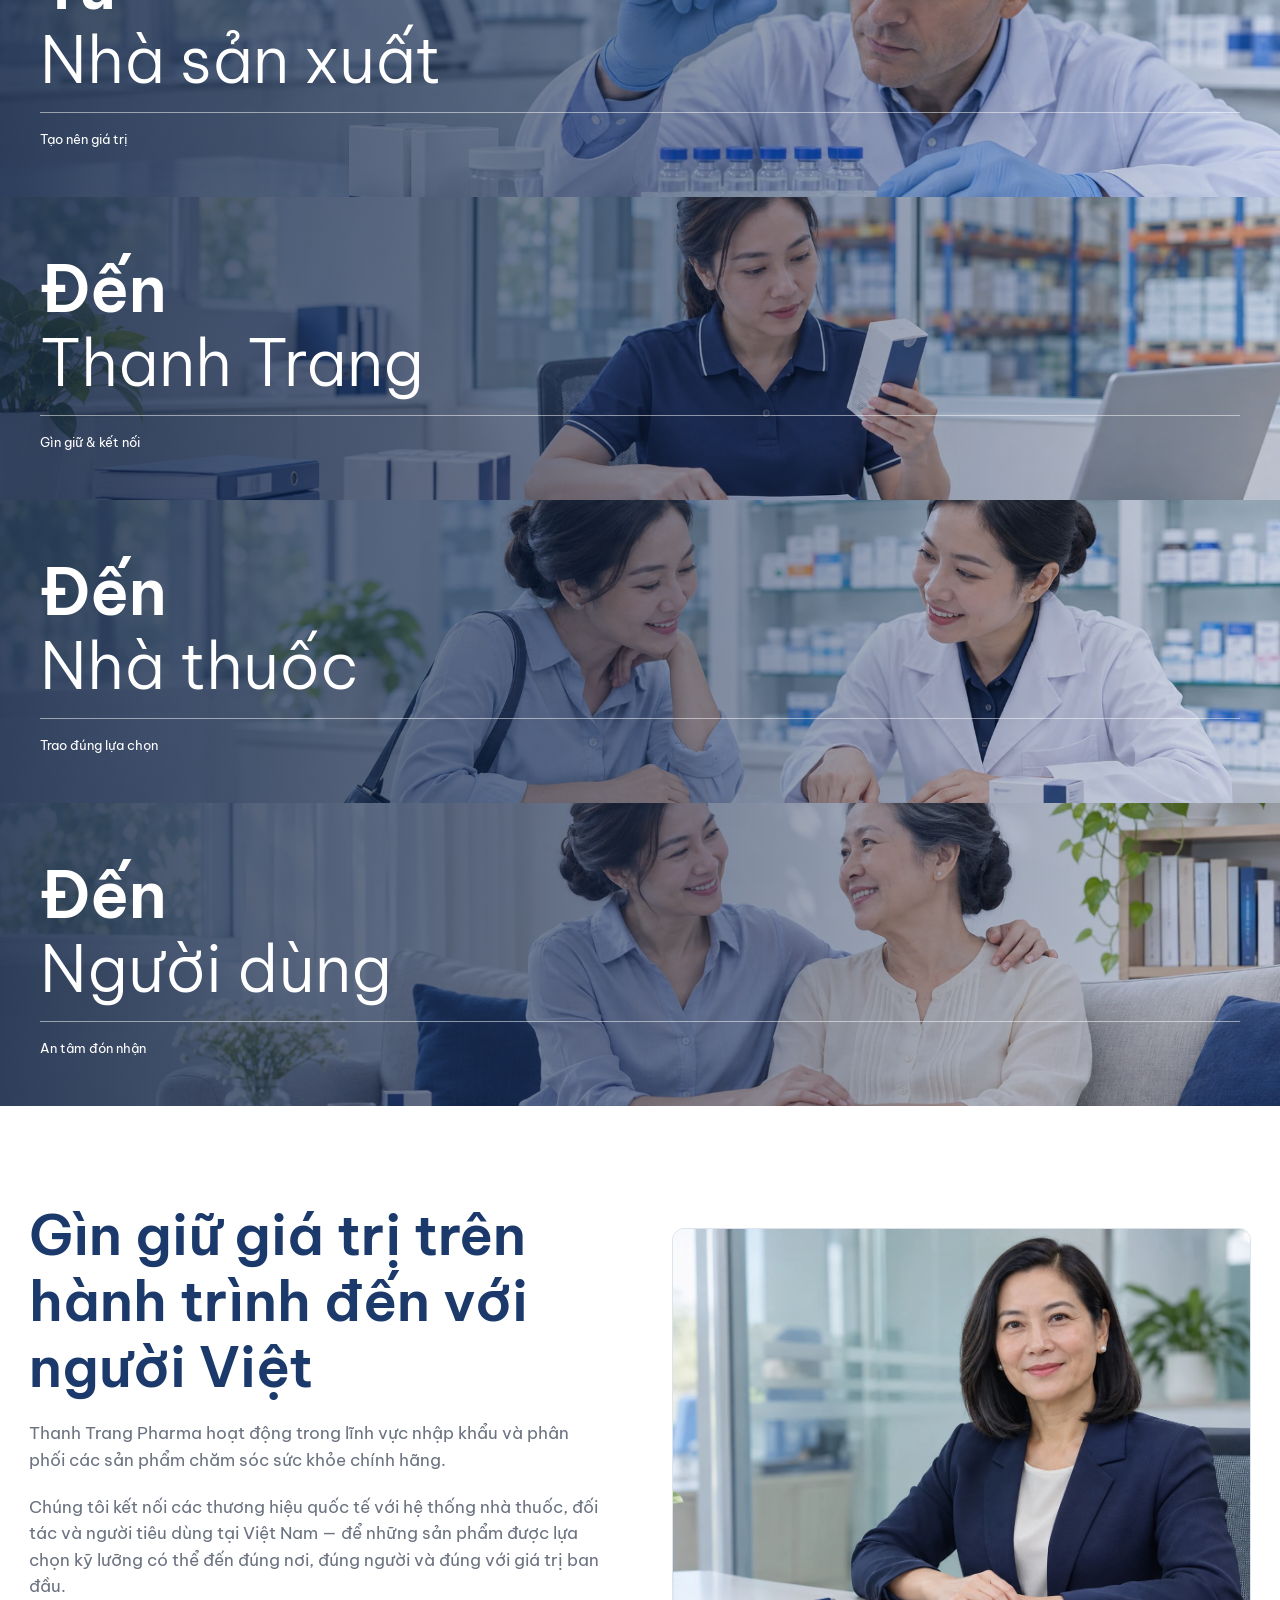
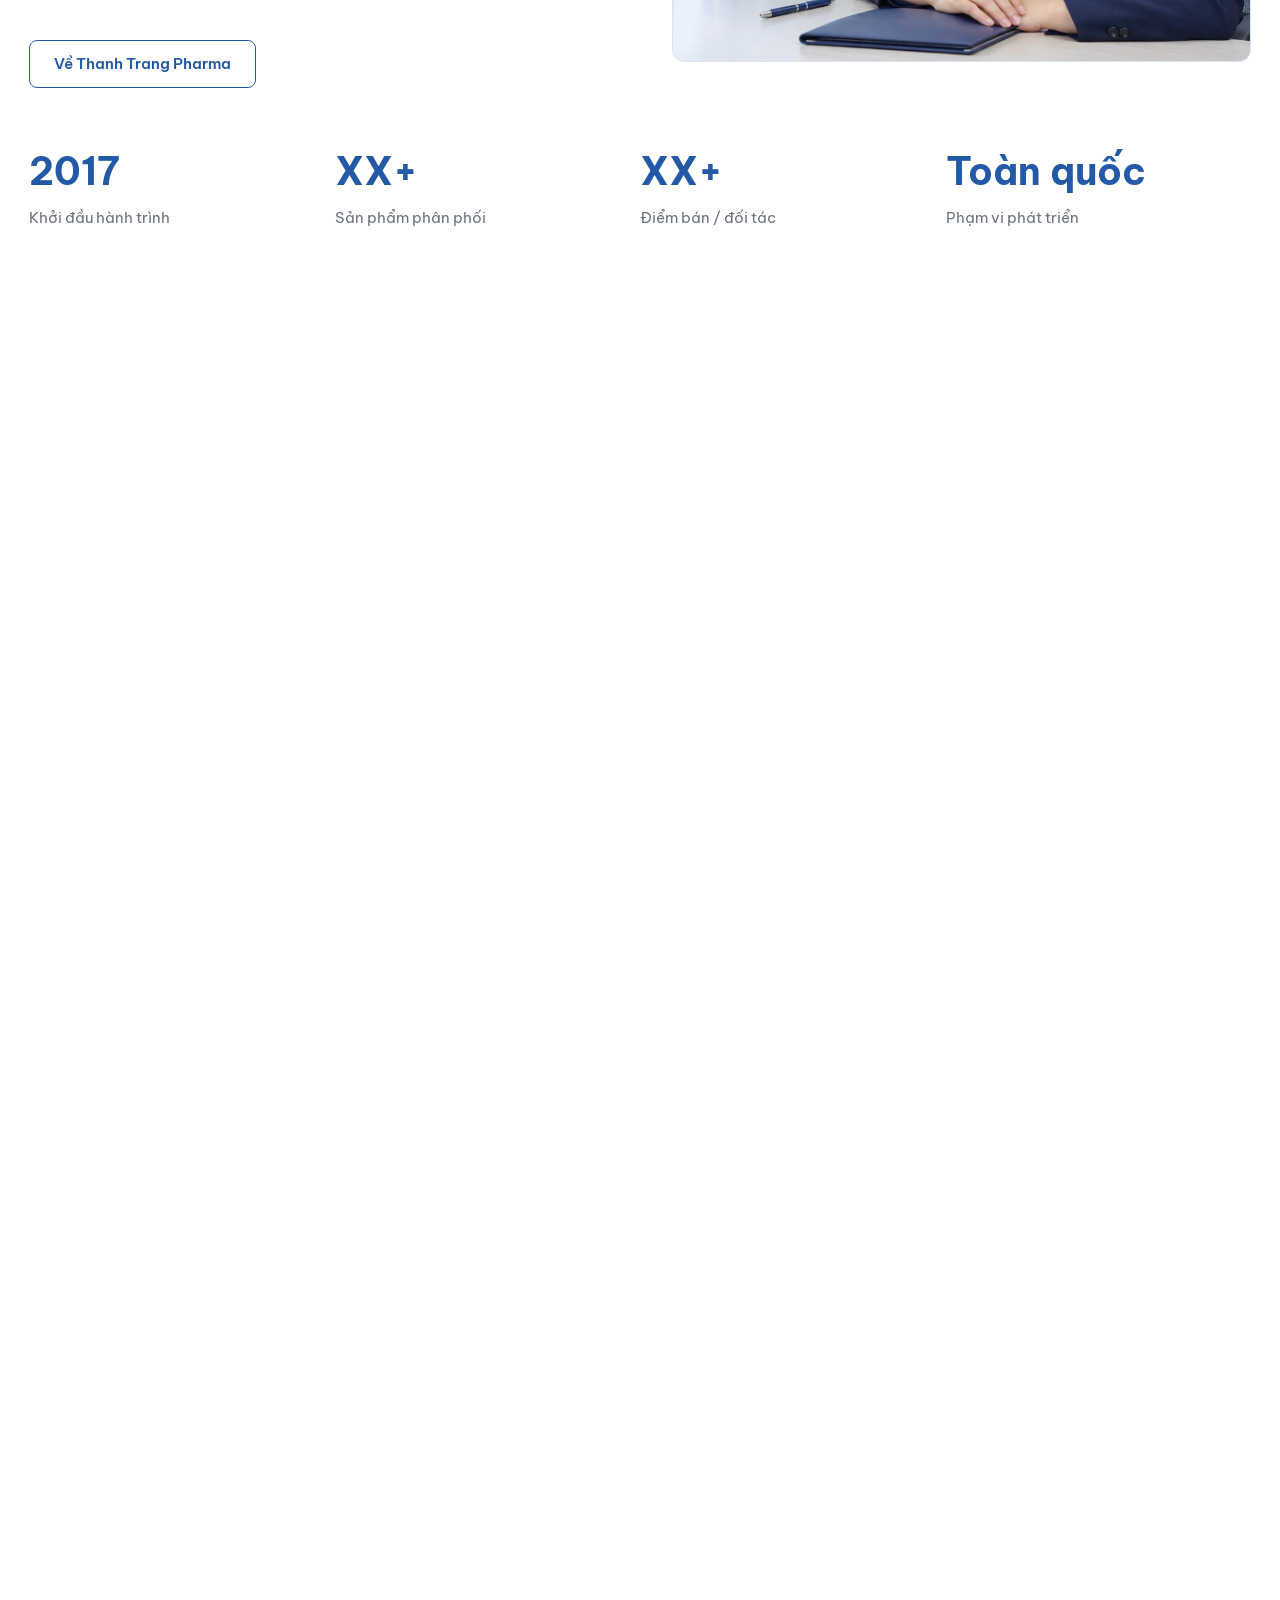
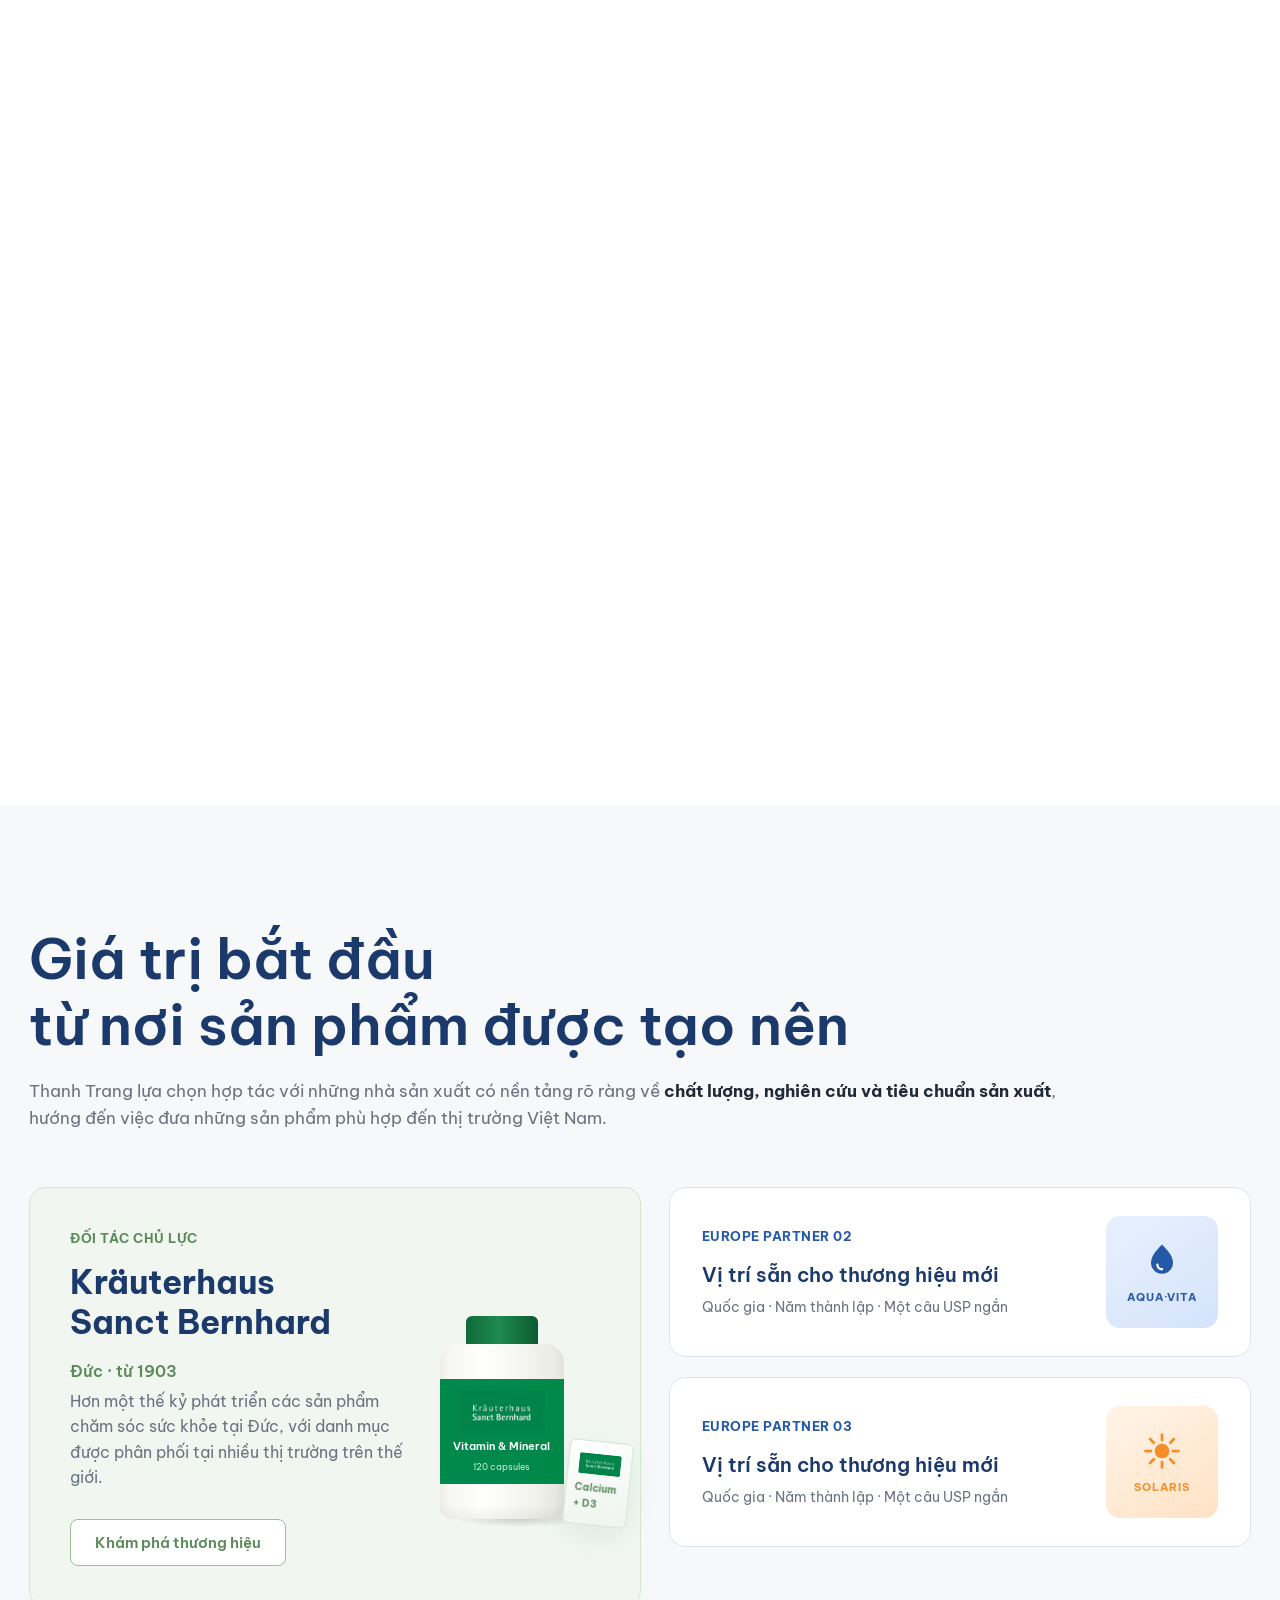
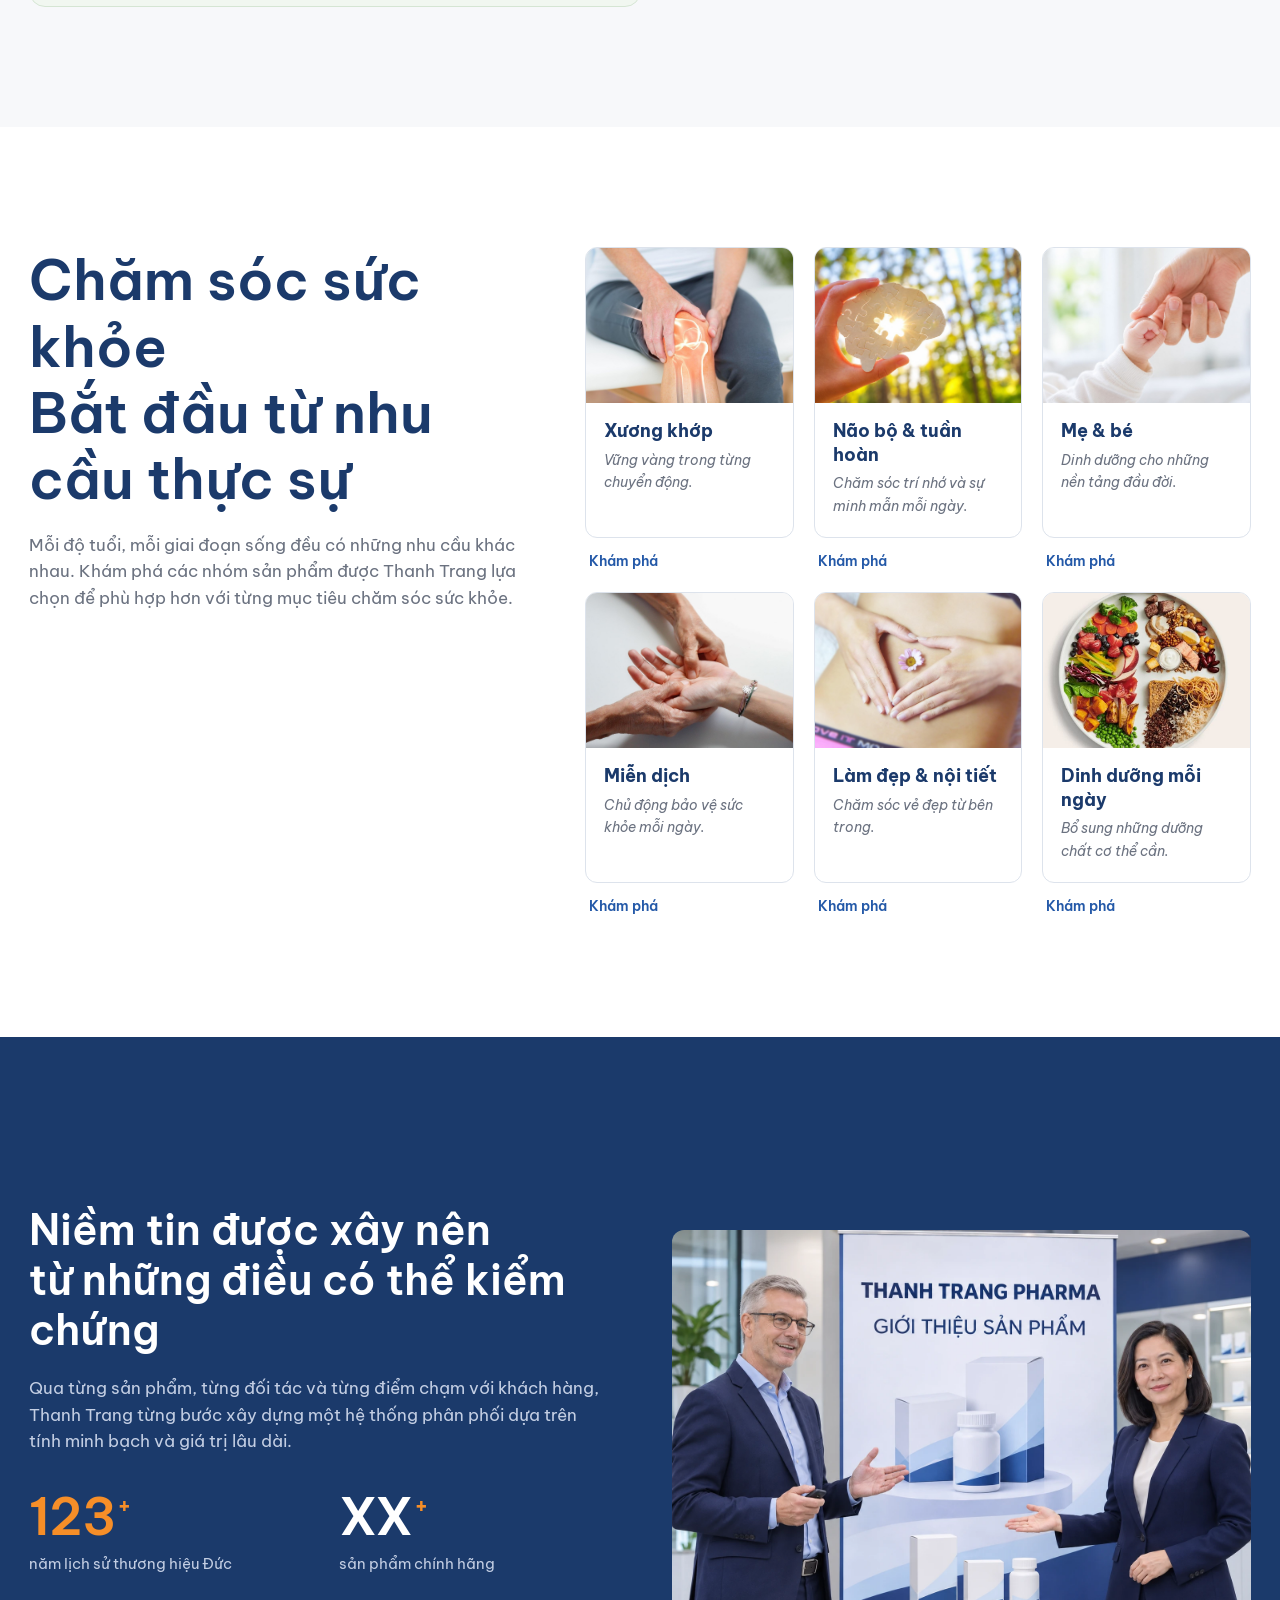
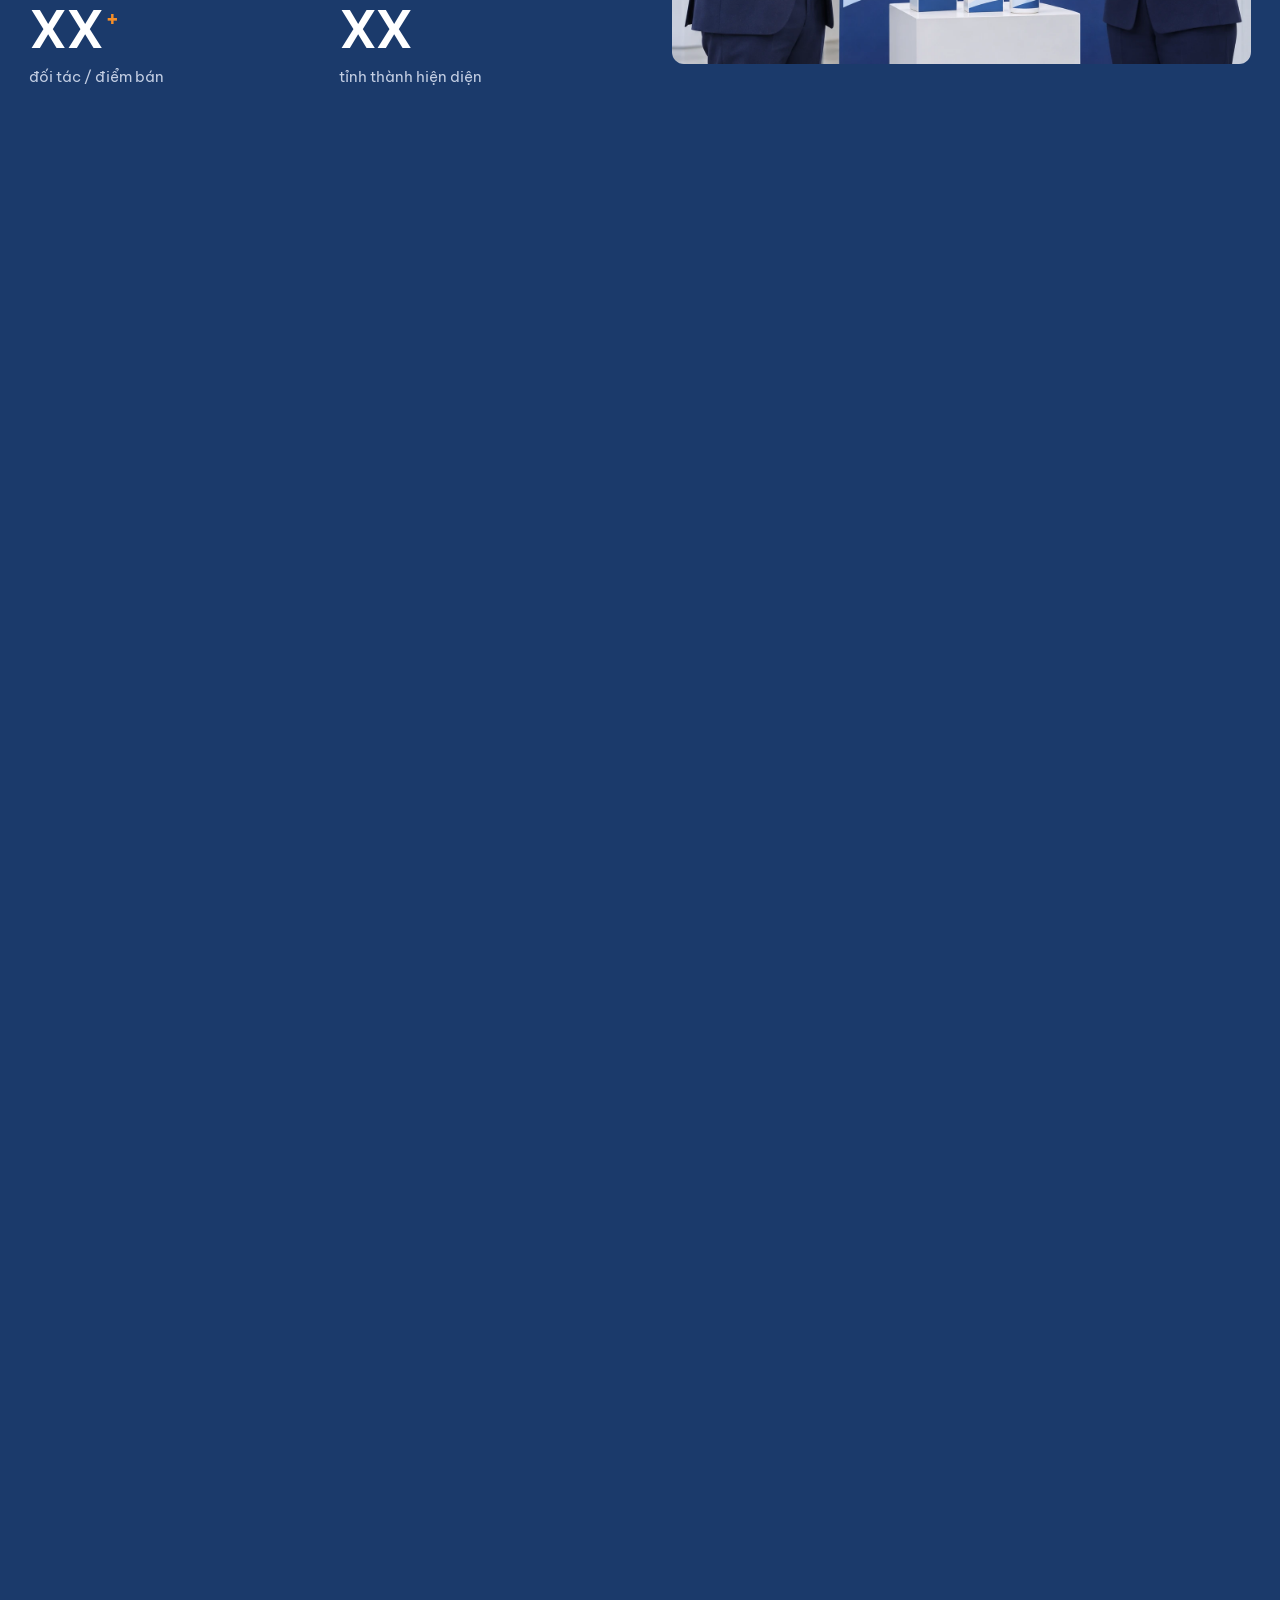
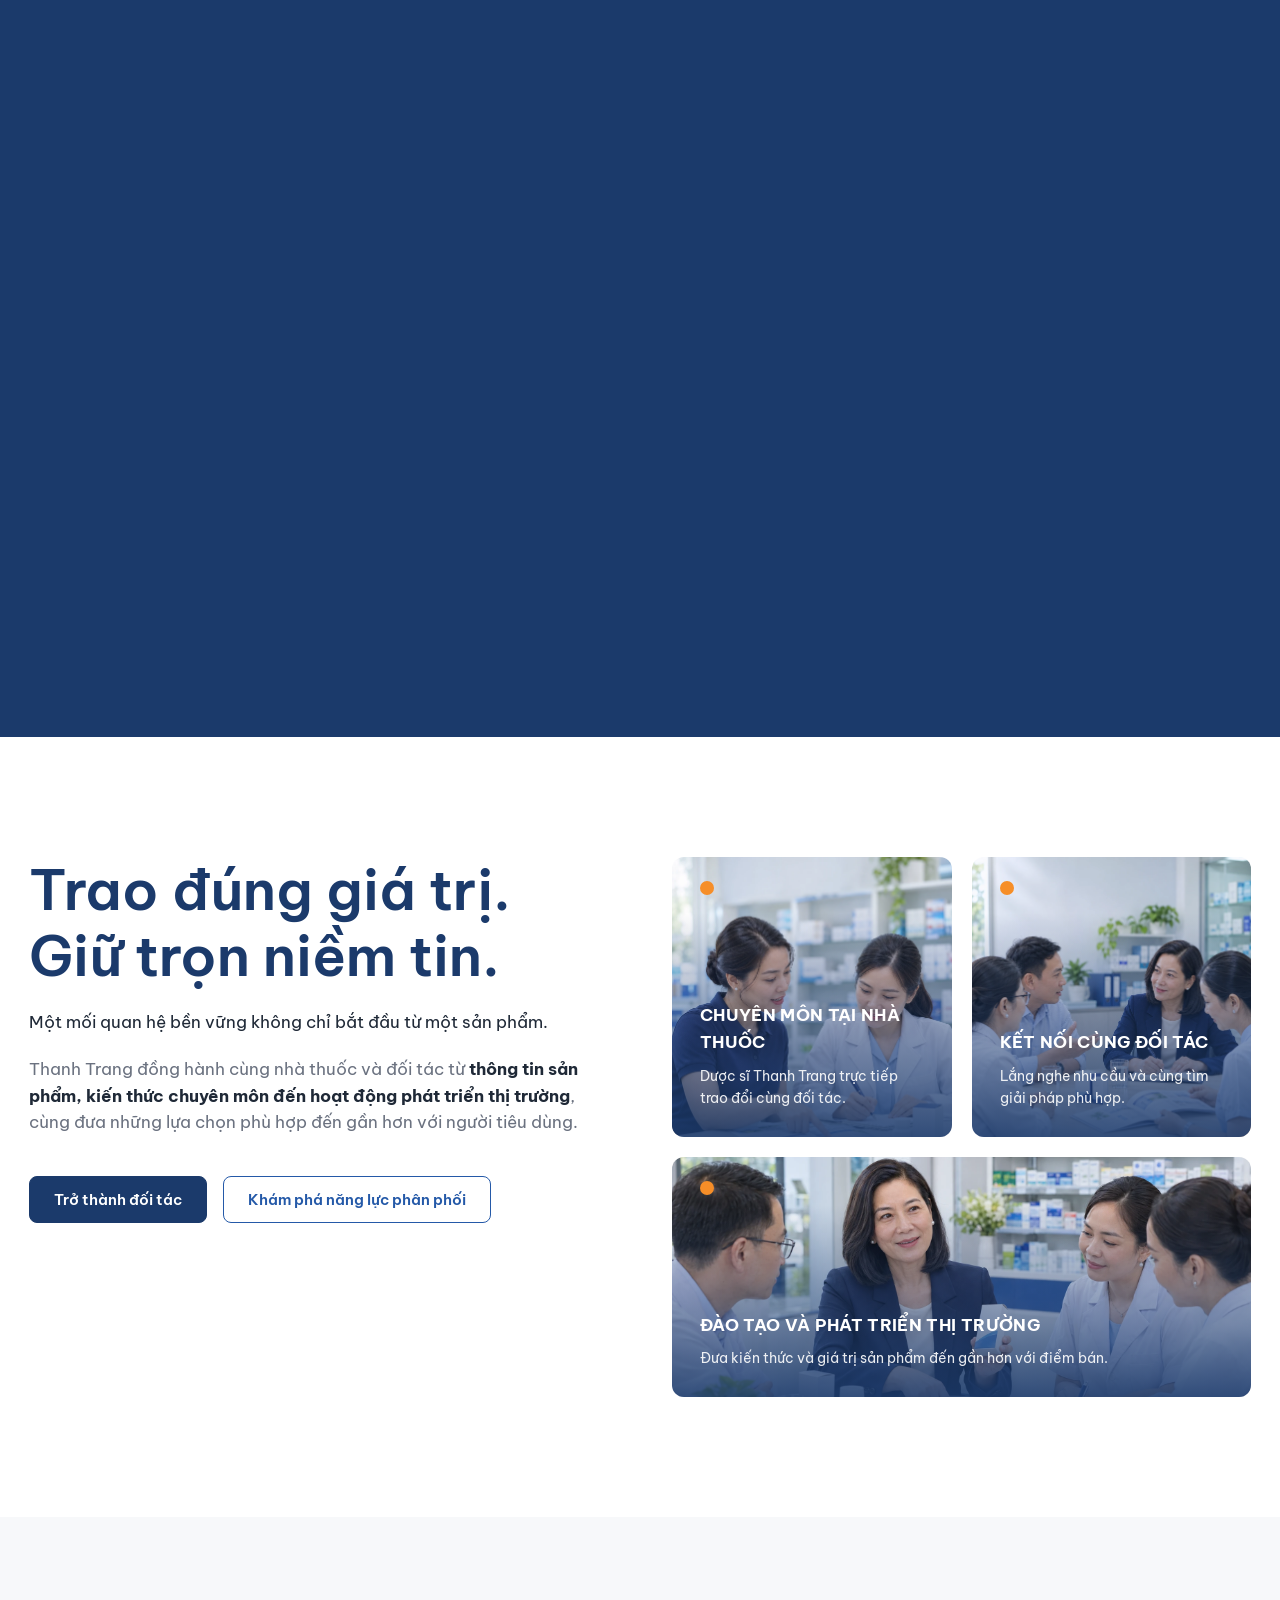
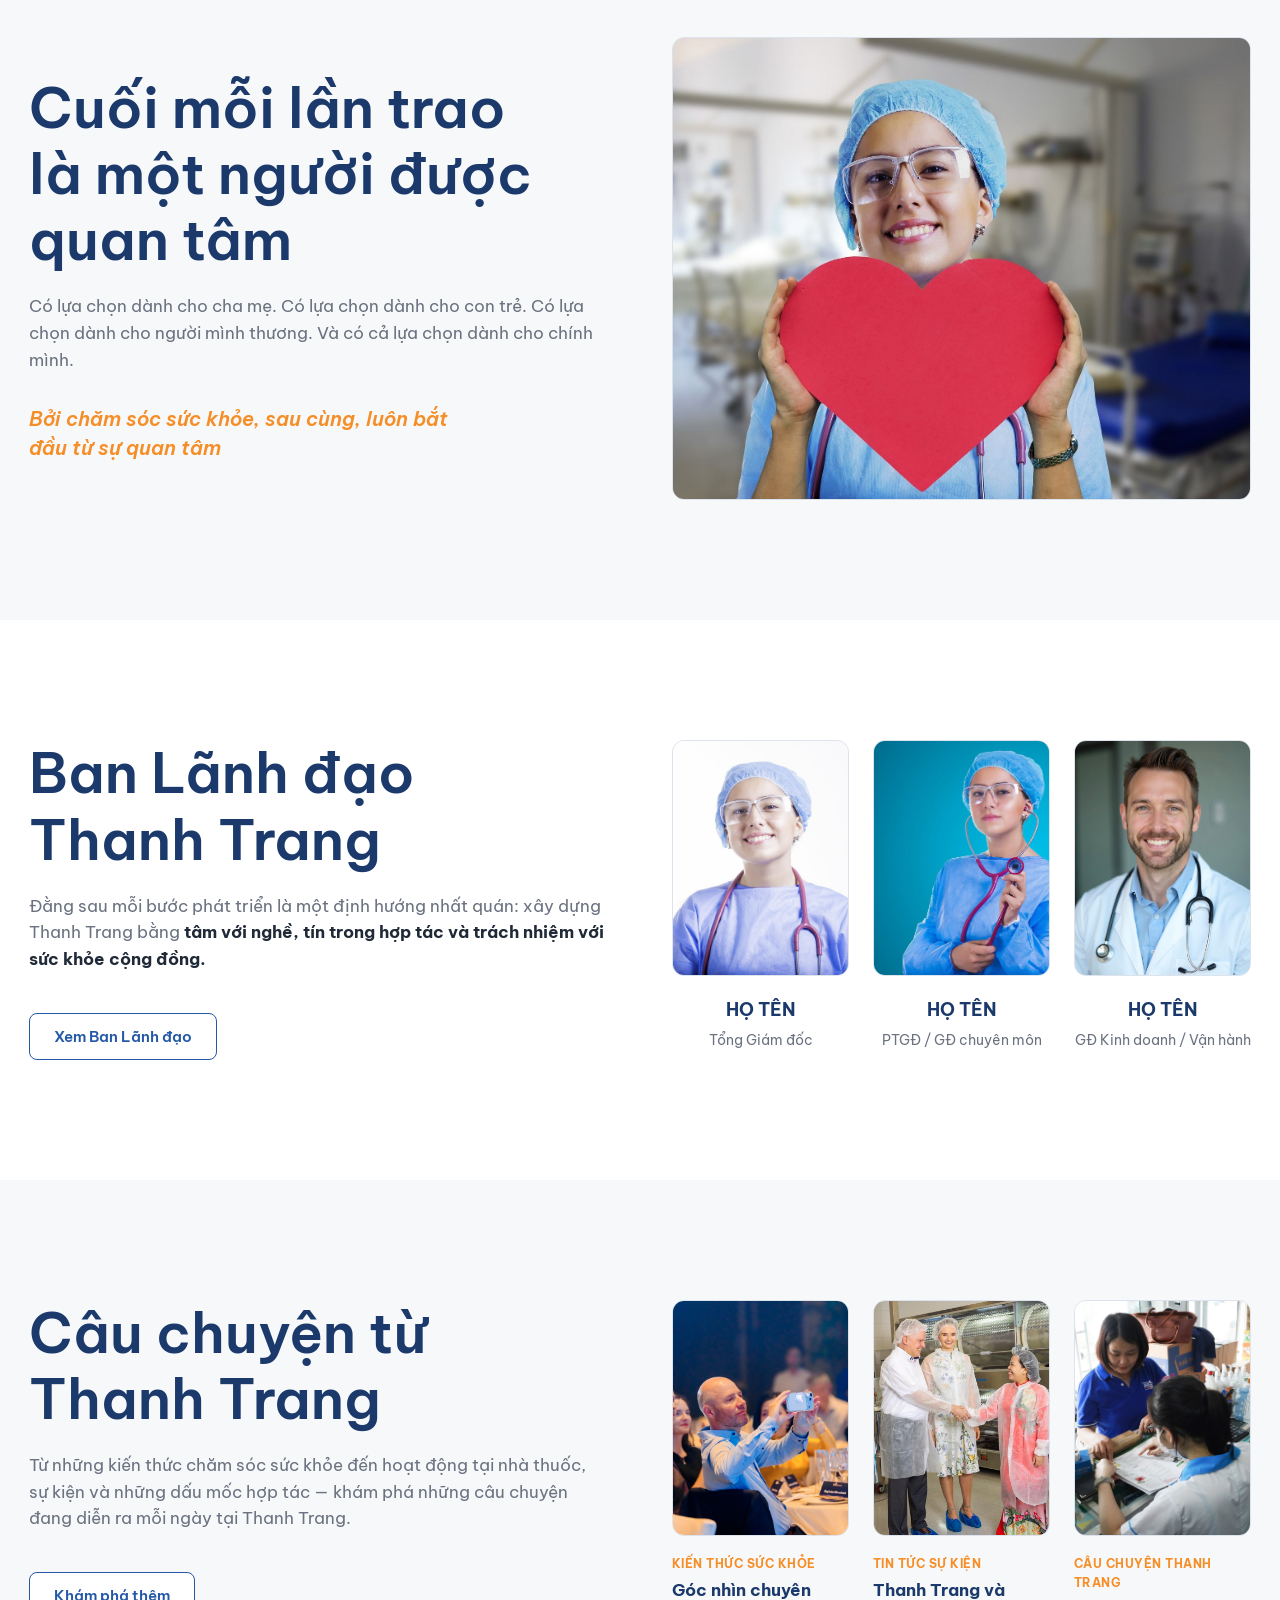
==== commit 8d17fad8: "Option A: move promise buttons below heading Co-Authored-By: Claude Opus 5.5 <noreply@anthropic.com>" ====
--- a/index.html
+++ b/index.html
@@ -7,11 +7,11 @@
 <meta name="description" content="Thanh Trang Pharma kết nối những sản phẩm chăm sóc sức khỏe chính hãng từ các thương hiệu quốc tế với hệ thống nhà thuốc, đối tác và người tiêu dùng Việt Nam.">
 <link rel="preconnect" href="https://fonts.googleapis.com">
 <link href="https://fonts.googleapis.com/css2?family=Be+Vietnam+Pro:ital,wght@0,400;0,500;0,600;0,700;1,400;1,600&display=swap" rel="stylesheet">
-<link rel="stylesheet" href="css/tokens.css?v=12">
-<link rel="stylesheet" href="css/base.css?v=12">
-<link rel="stylesheet" href="css/components.css?v=12">
-<link rel="stylesheet" href="css/sections.css?v=12">
-<link rel="stylesheet" href="css/responsive.css?v=12">
+<link rel="stylesheet" href="css/tokens.css?v=13">
+<link rel="stylesheet" href="css/base.css?v=13">
+<link rel="stylesheet" href="css/components.css?v=13">
+<link rel="stylesheet" href="css/sections.css?v=13">
+<link rel="stylesheet" href="css/responsive.css?v=13">
 </head>
 <body>
 <svg width="0" height="0" style="position:absolute" aria-hidden="true">
@@ -66,9 +66,9 @@
    <h2 class="h1">Trọn vẹn một hành trình<br>Trọn vẹn một giá trị</h2>
    <p class="lead">Từ nhà sản xuất đến Thanh Trang, từ nhà thuốc đến người tiêu dùng — mỗi mắt xích đều góp phần giữ gìn <b>chất lượng, thông tin và niềm tin</b> trên suốt hành trình.</p>
   </div>
-  <div class="stack">
-   <a class="btn btn-primary btn-lg" href="#about">Về Thanh Trang Pharma</a>
-   <a class="btn btn-ghost btn-lg" href="#cta">Trở thành đối tác</a>
+  <div class="actions">
+   <a class="btn btn-primary" href="#about">Về Thanh Trang Pharma</a>
+   <a class="btn btn-ghost" href="#cta">Trở thành đối tác</a>
   </div>
  </div>
 </section>
@@ -303,7 +303,7 @@
   </div>
  </div>
 </footer>
-<script src="js/main.js?v=12"></script>
+<script src="js/main.js?v=13"></script>
 <nav class="variant-switch" aria-label="Chọn phương án"><a href="./" class="on">Phương án A</a><a href="demo7/">B1</a><a href="demo7/b2.html">B2</a></nav>
 <style>.variant-switch{position:fixed;left:50%;bottom:20px;transform:translateX(-50%);z-index:99;display:flex;gap:4px;padding:4px;background:rgba(21,47,93,.92);border-radius:999px;box-shadow:0 8px 24px rgba(0,0,0,.2);font:600 13px "Be Vietnam Pro",sans-serif}.variant-switch a{color:#fff;padding:8px 16px;border-radius:999px;text-decoration:none;opacity:.75}.variant-switch a.on{background:#f68e28;opacity:1}</style>
 </body>
--- a/css/sections.css
+++ b/css/sections.css
@@ -168,3 +168,4 @@
   .statbar span{margin-top:6px}
 }
 .b2b-tile img{object-position:50% 28%}
+.promise-top{grid-template-columns:1fr}
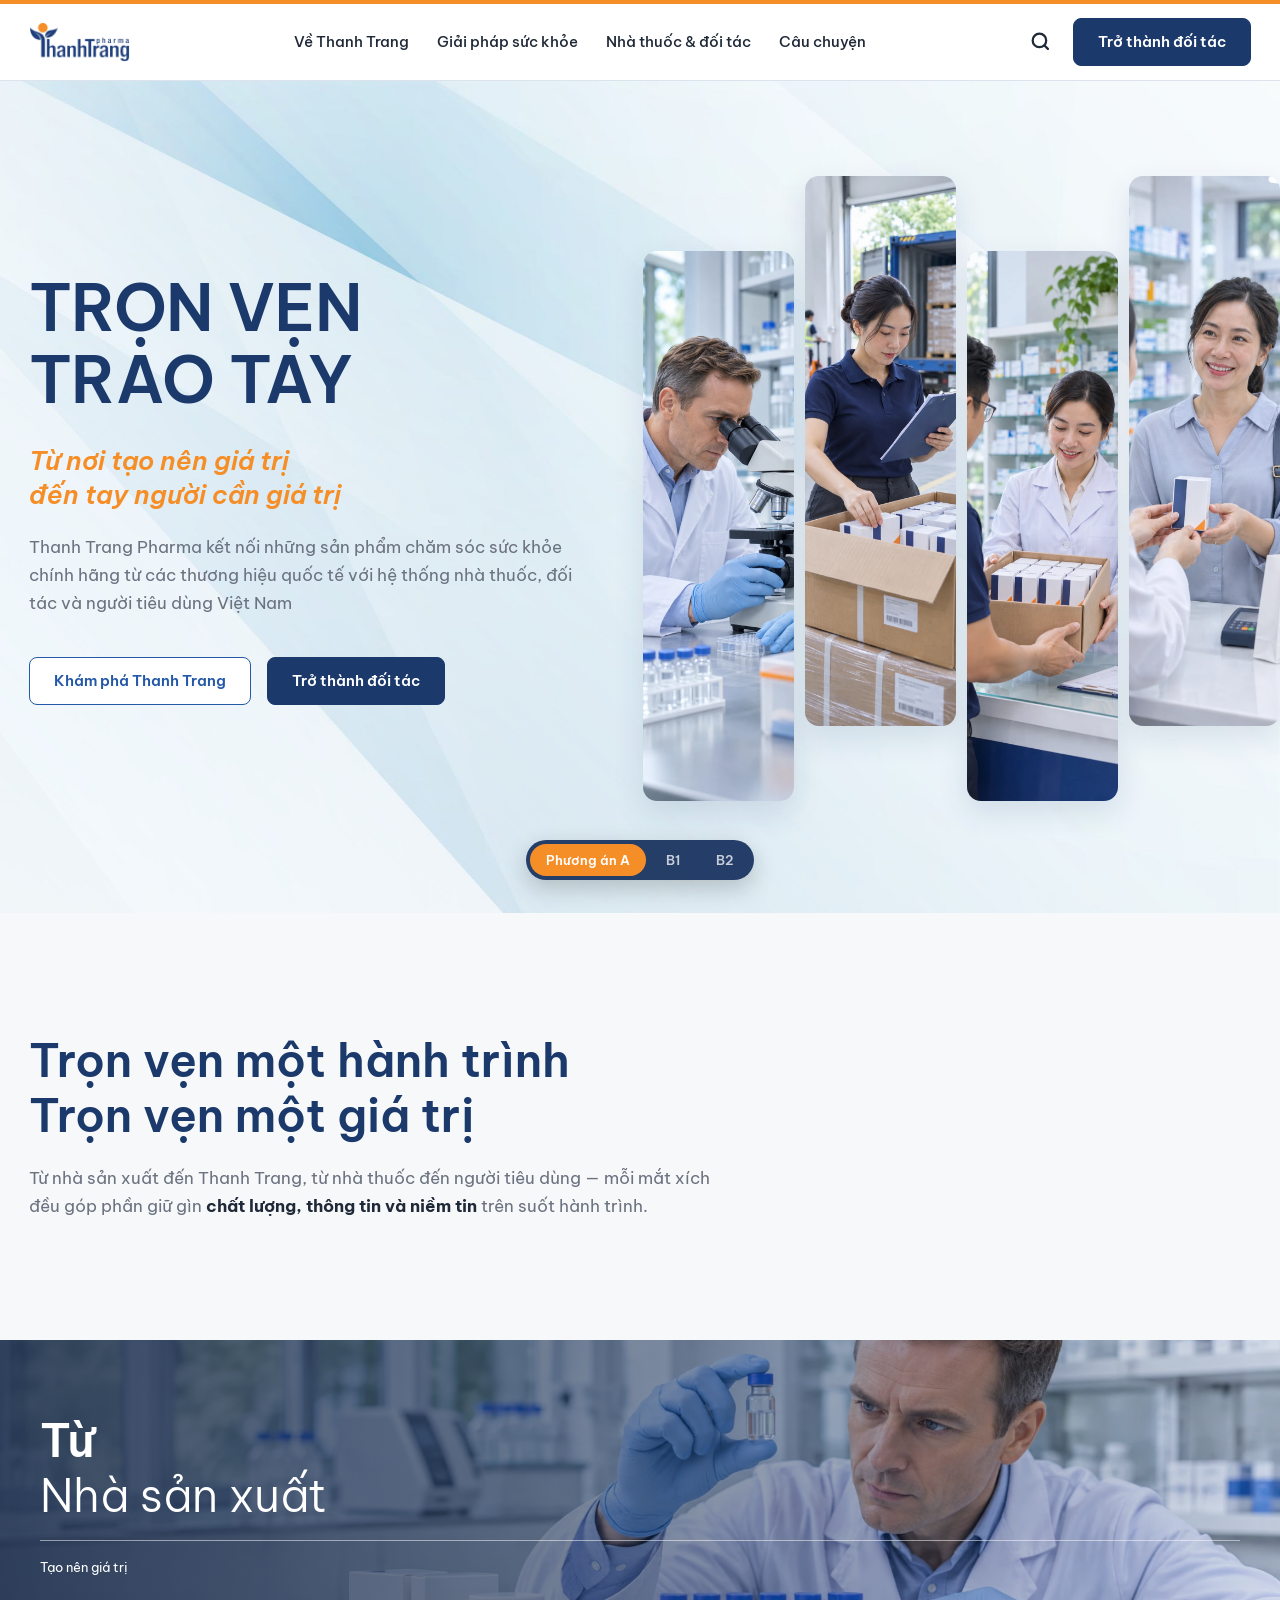
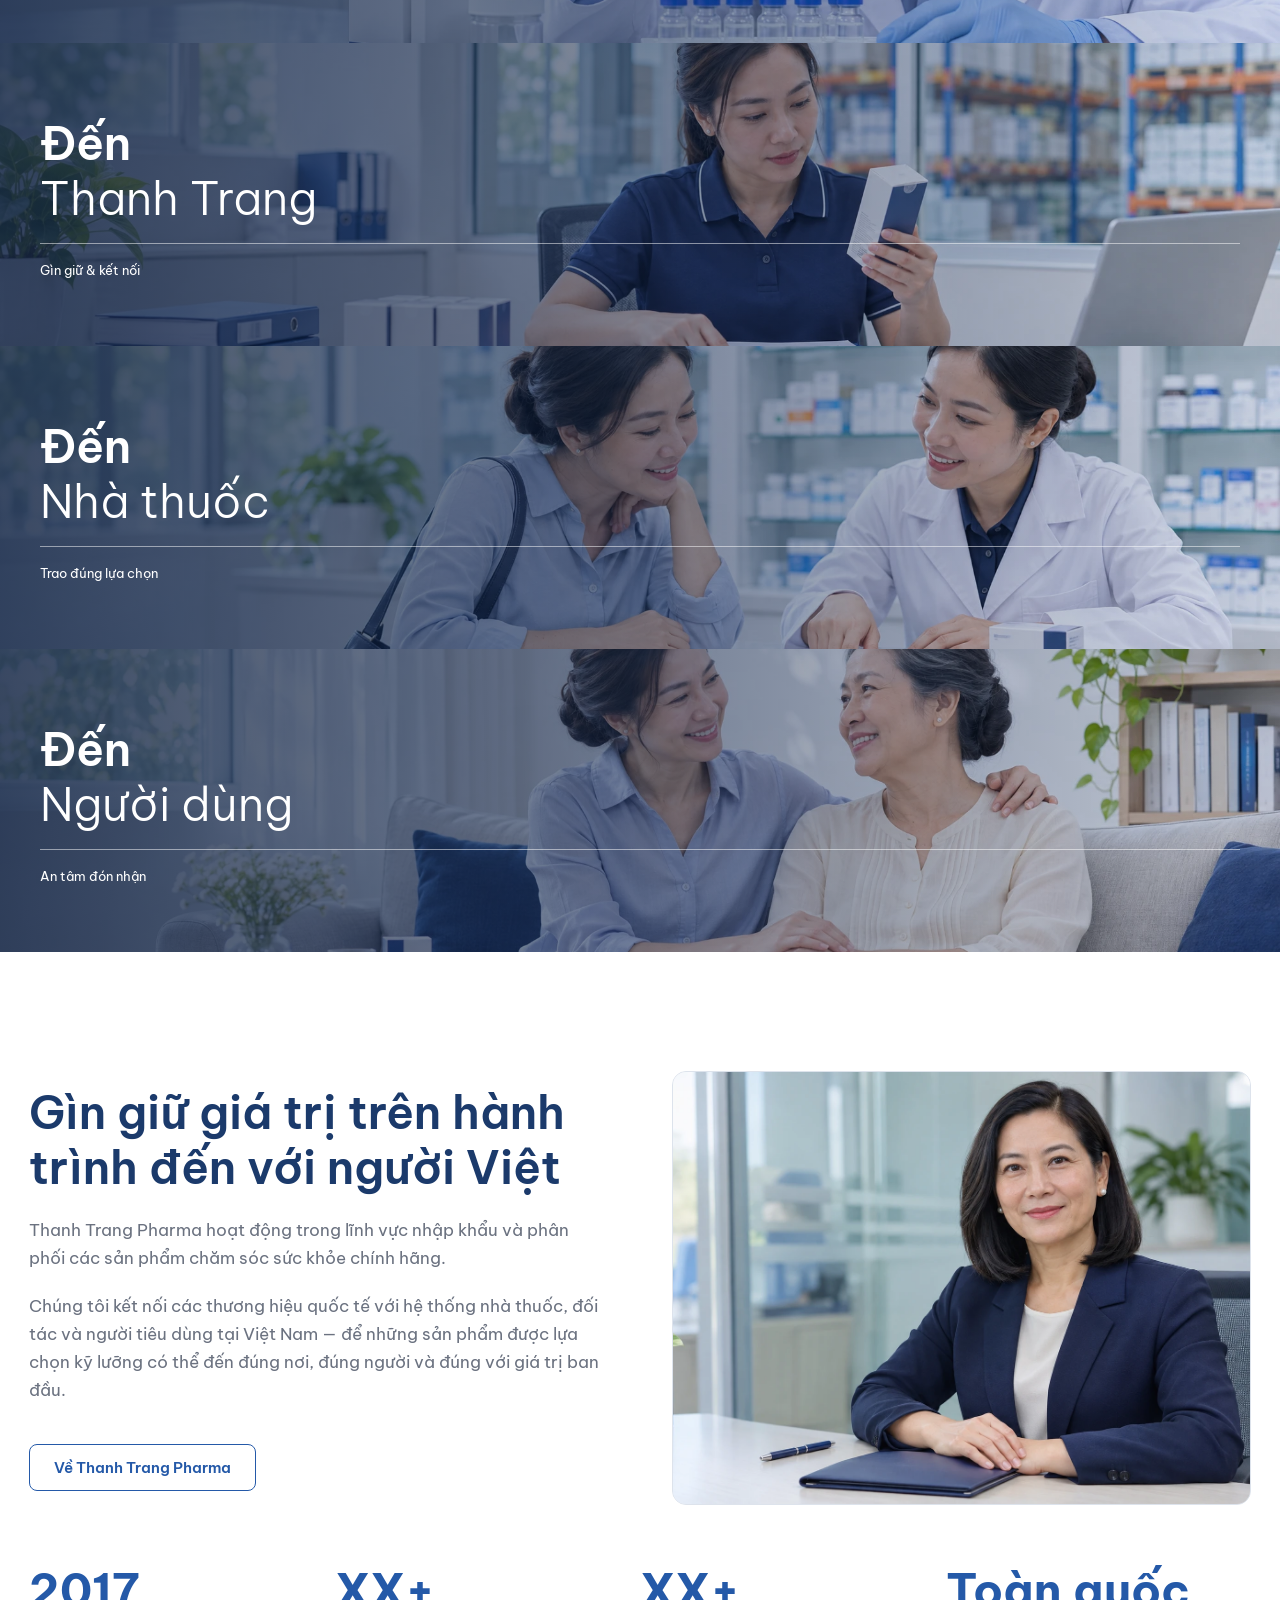
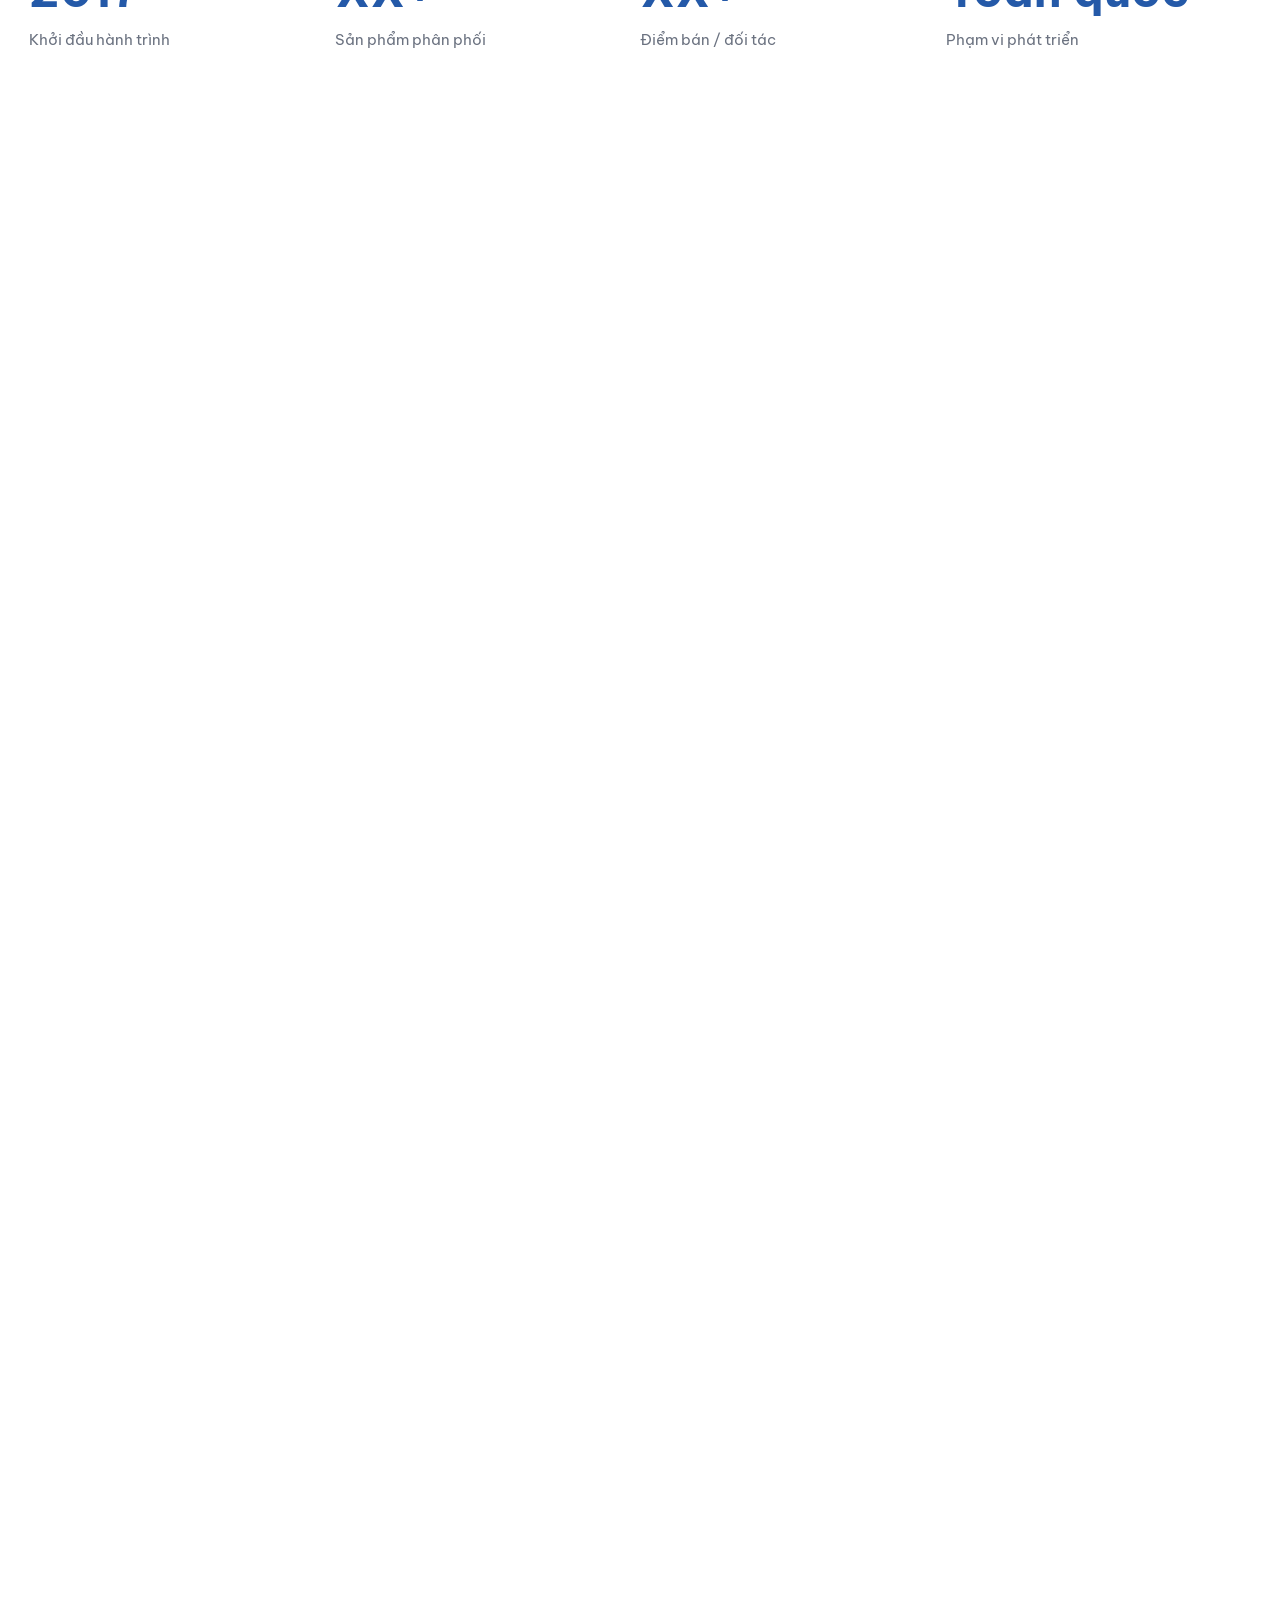
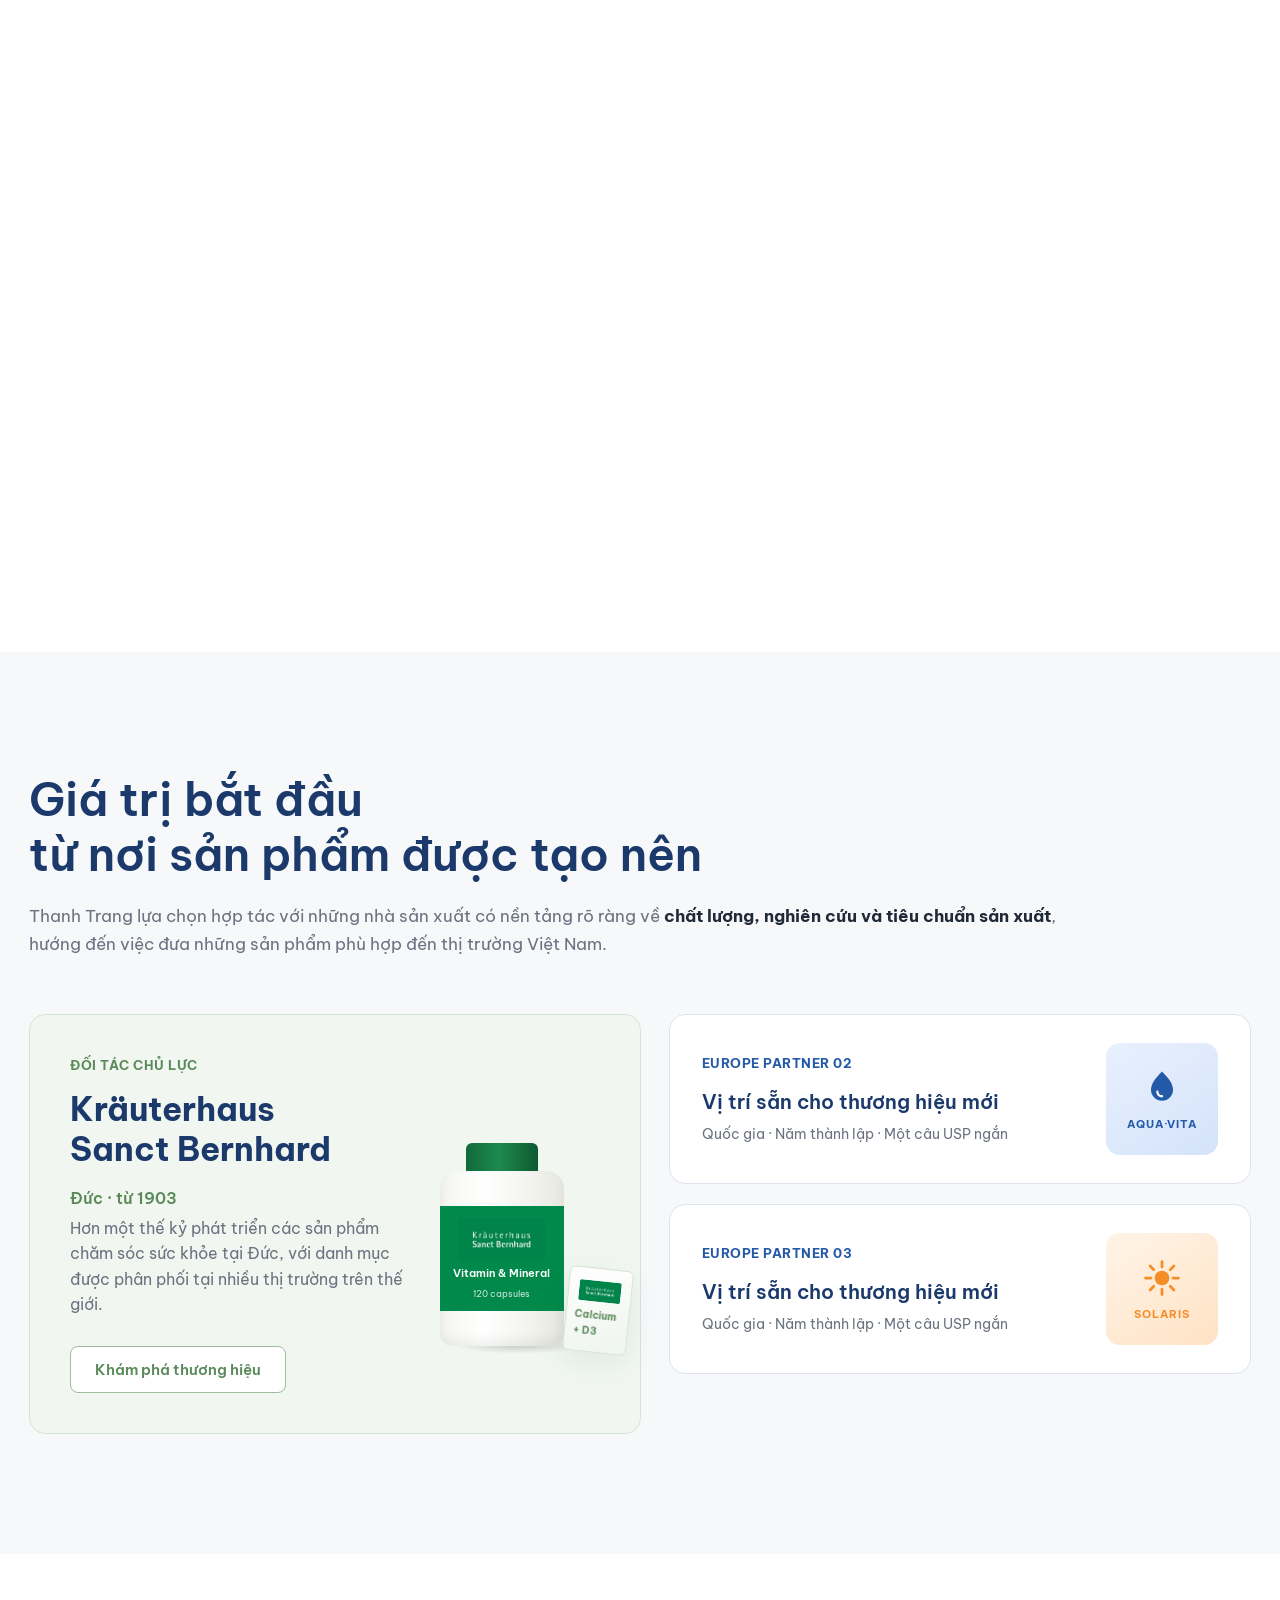
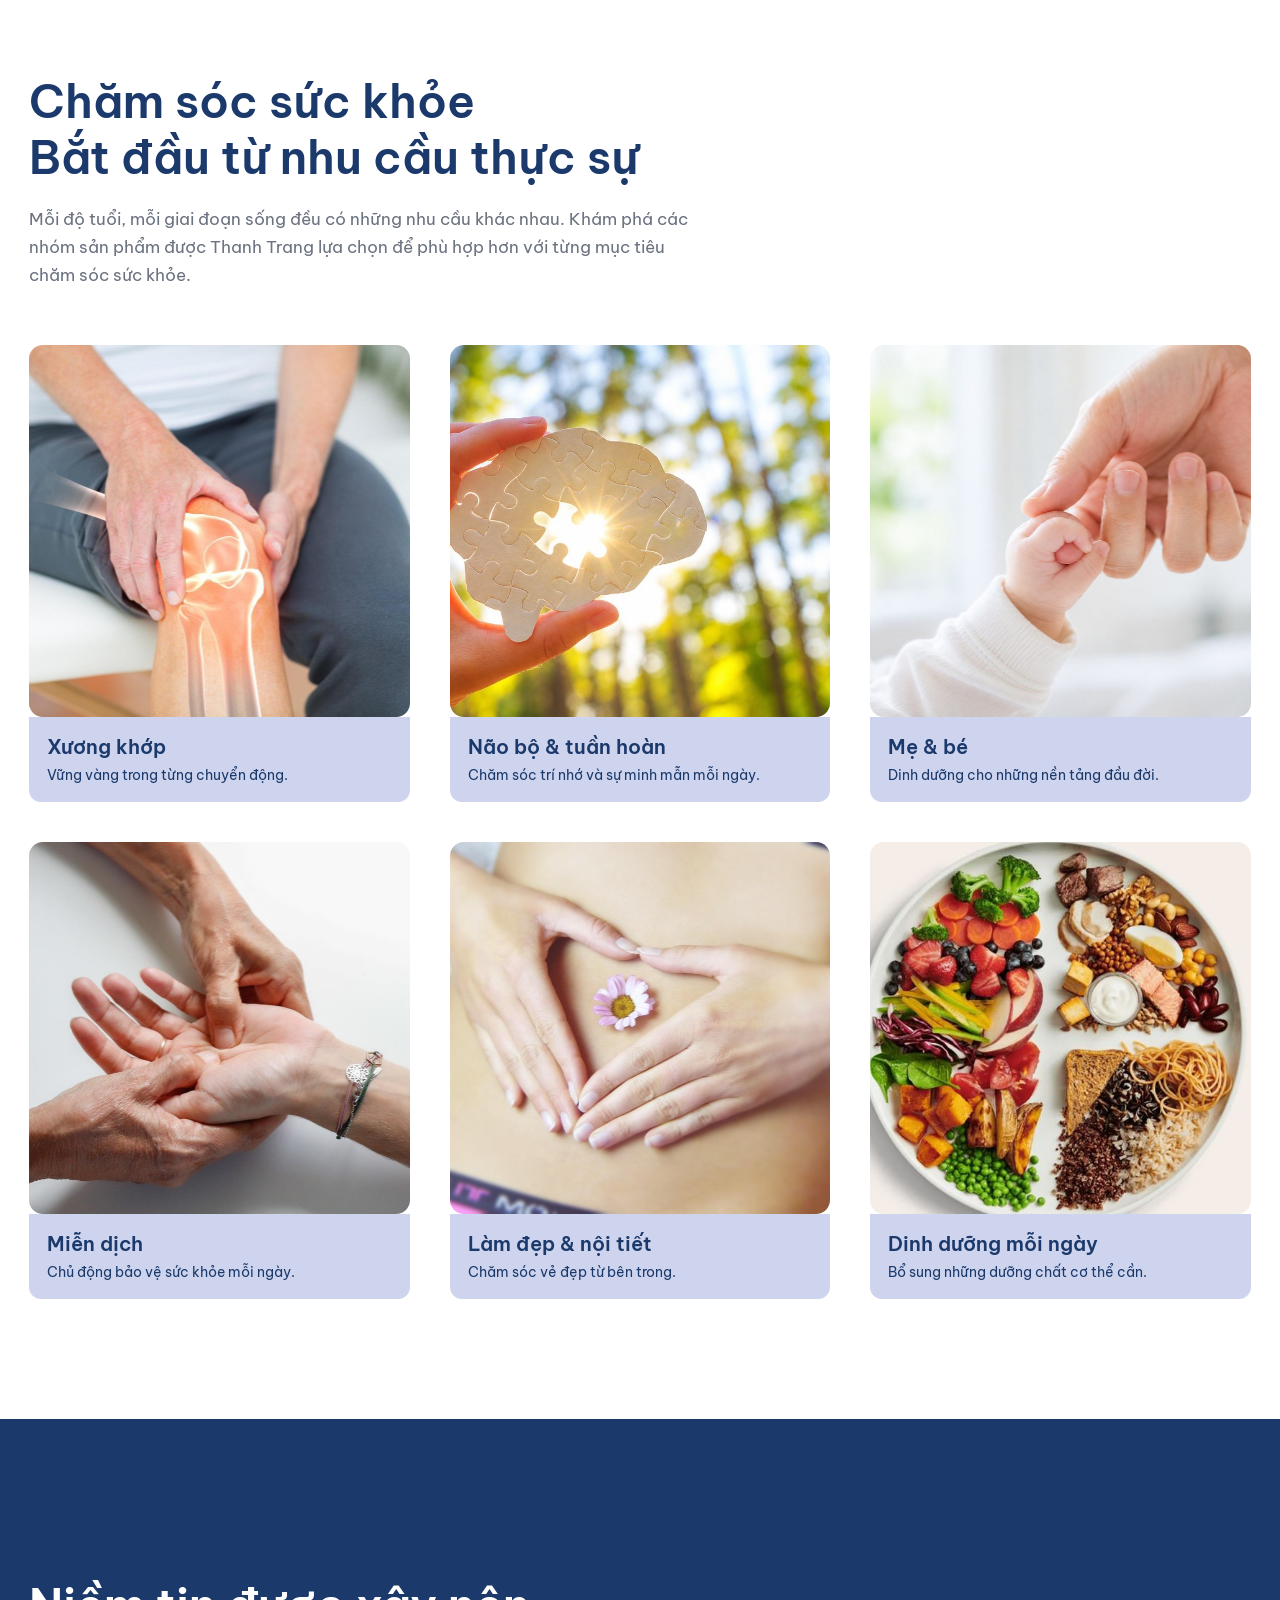
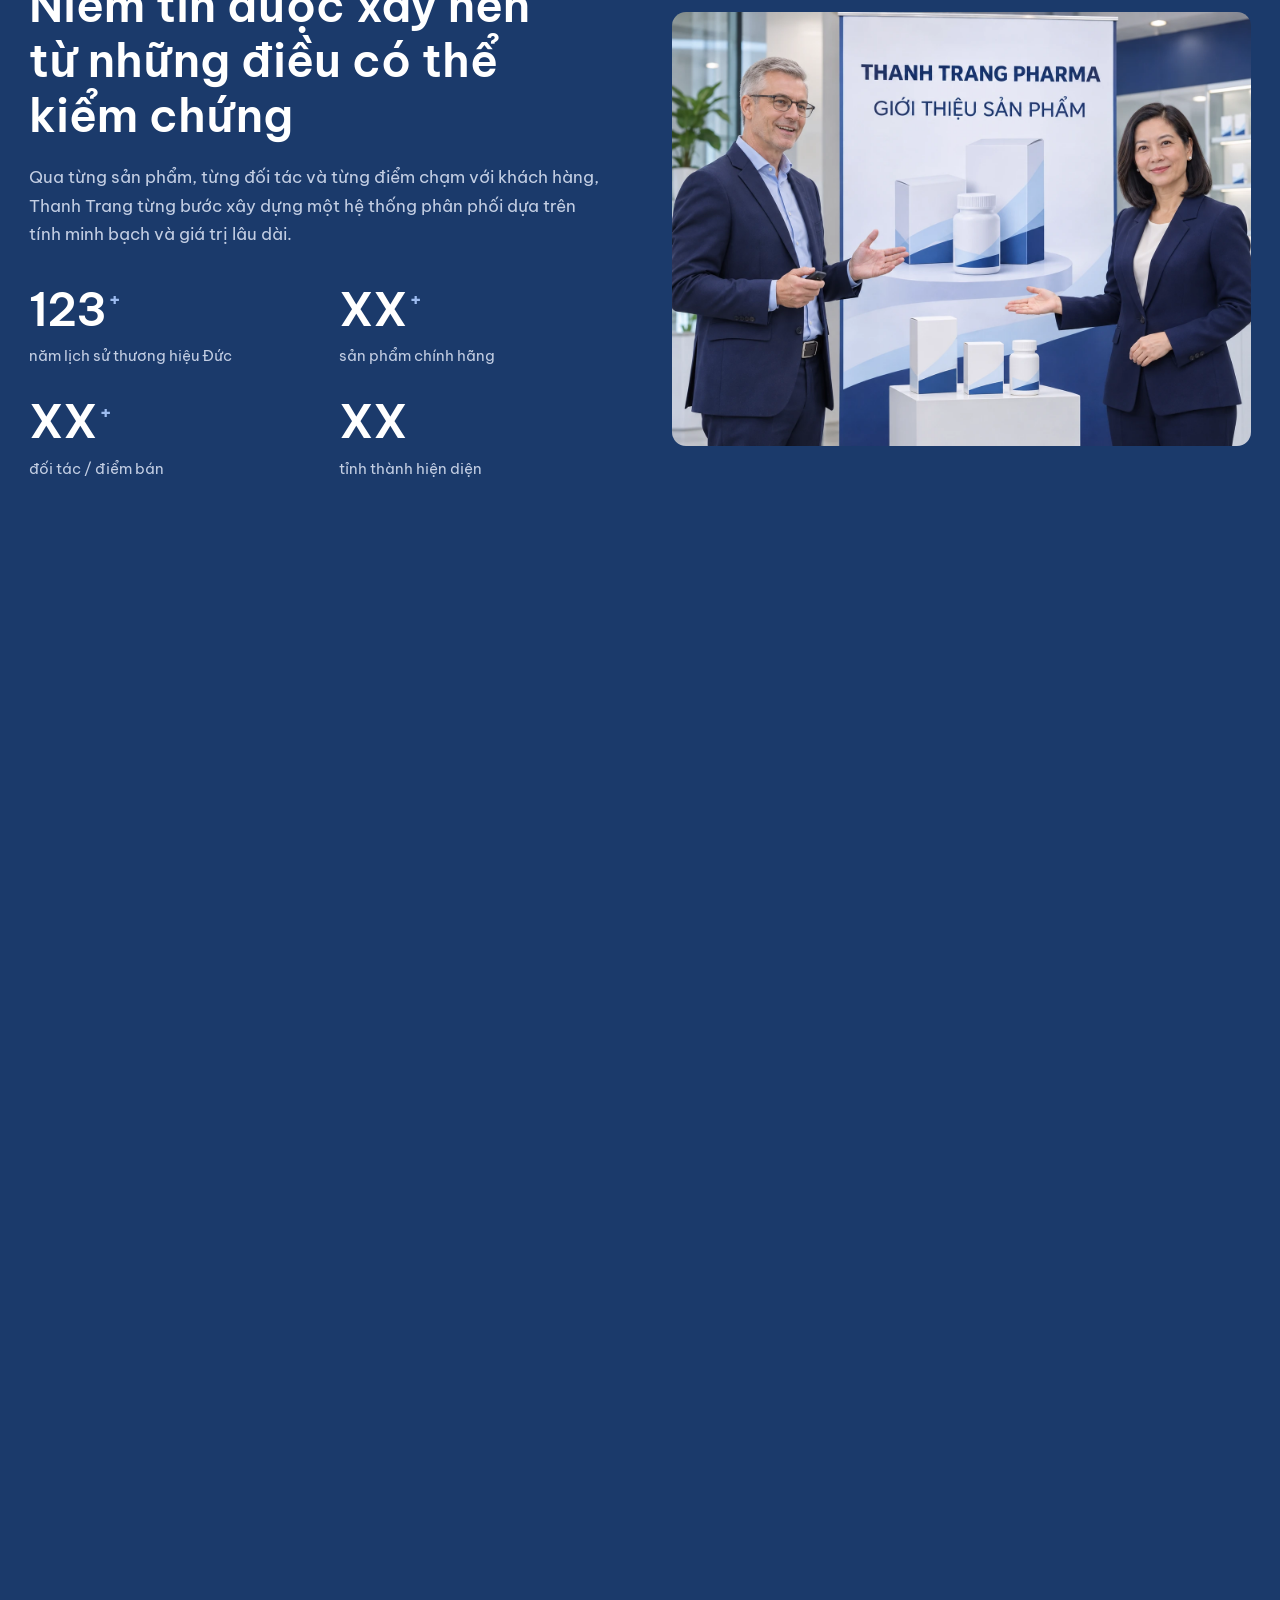
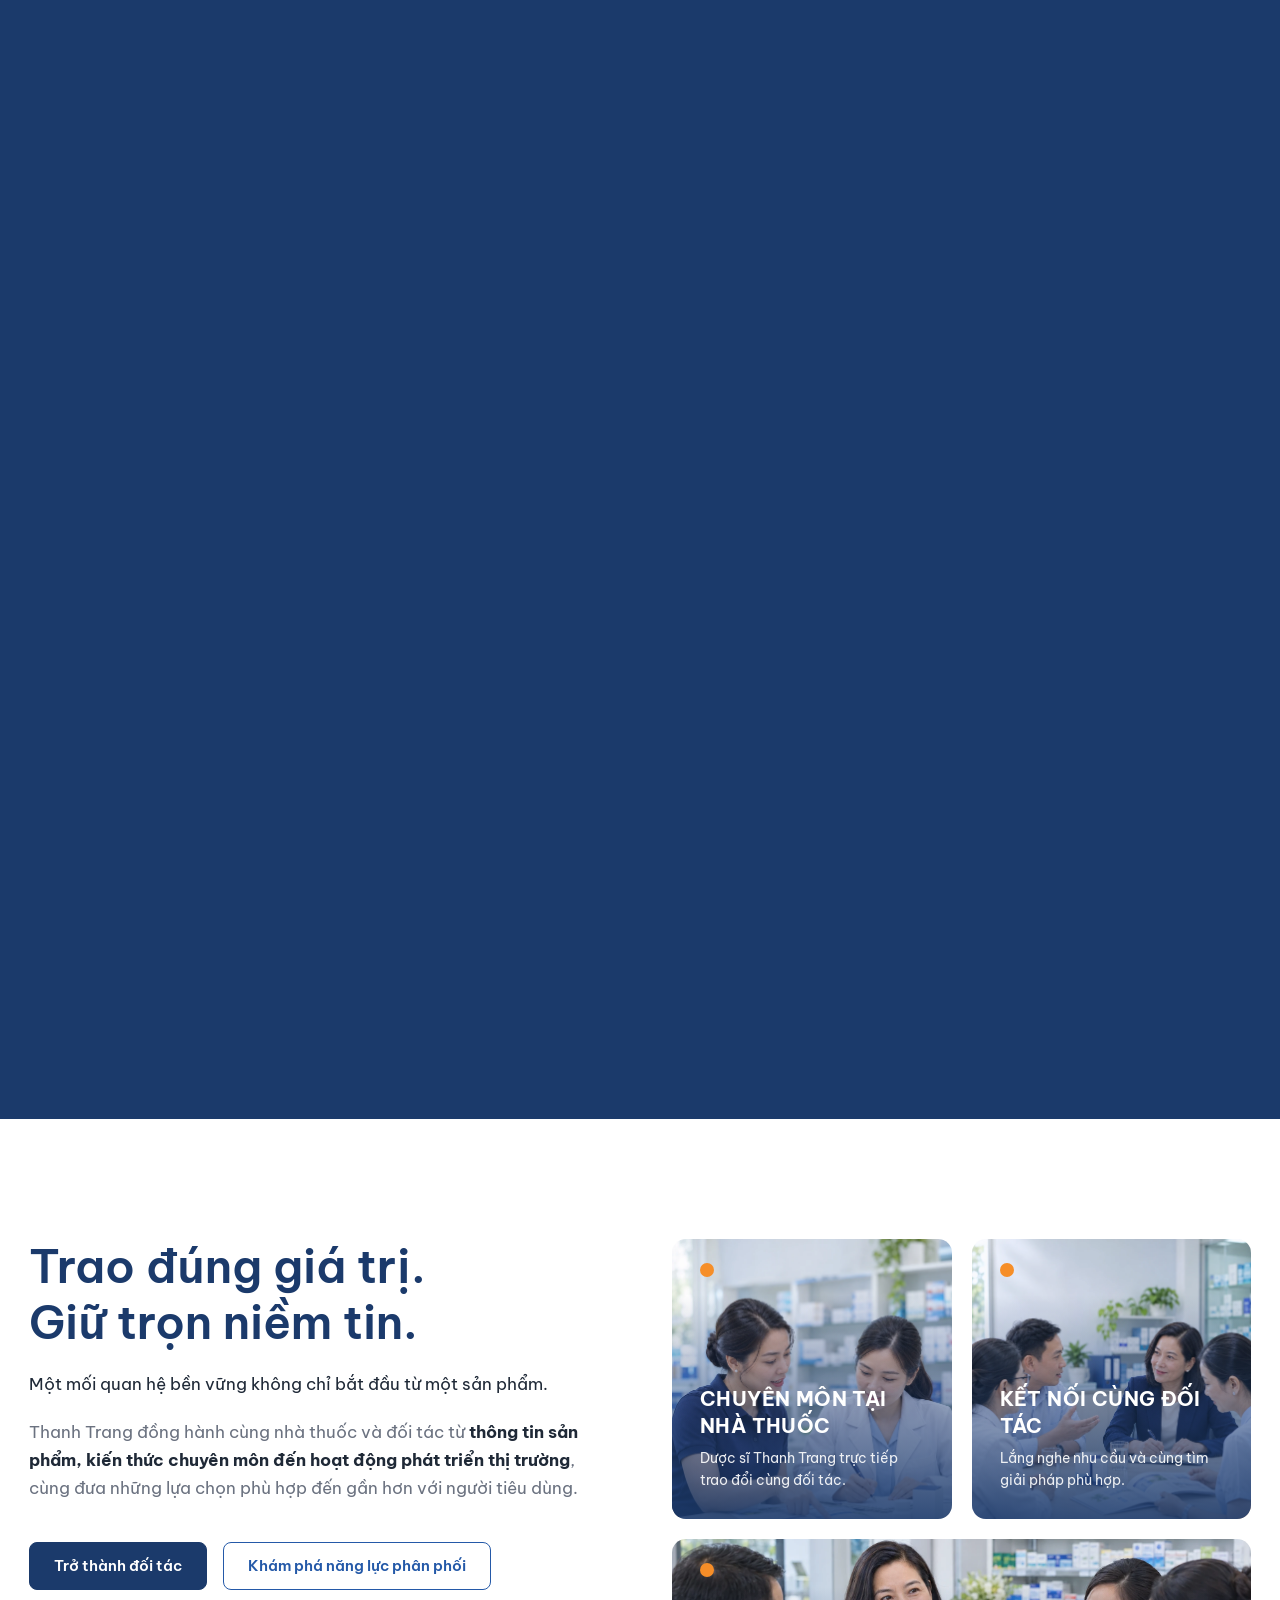
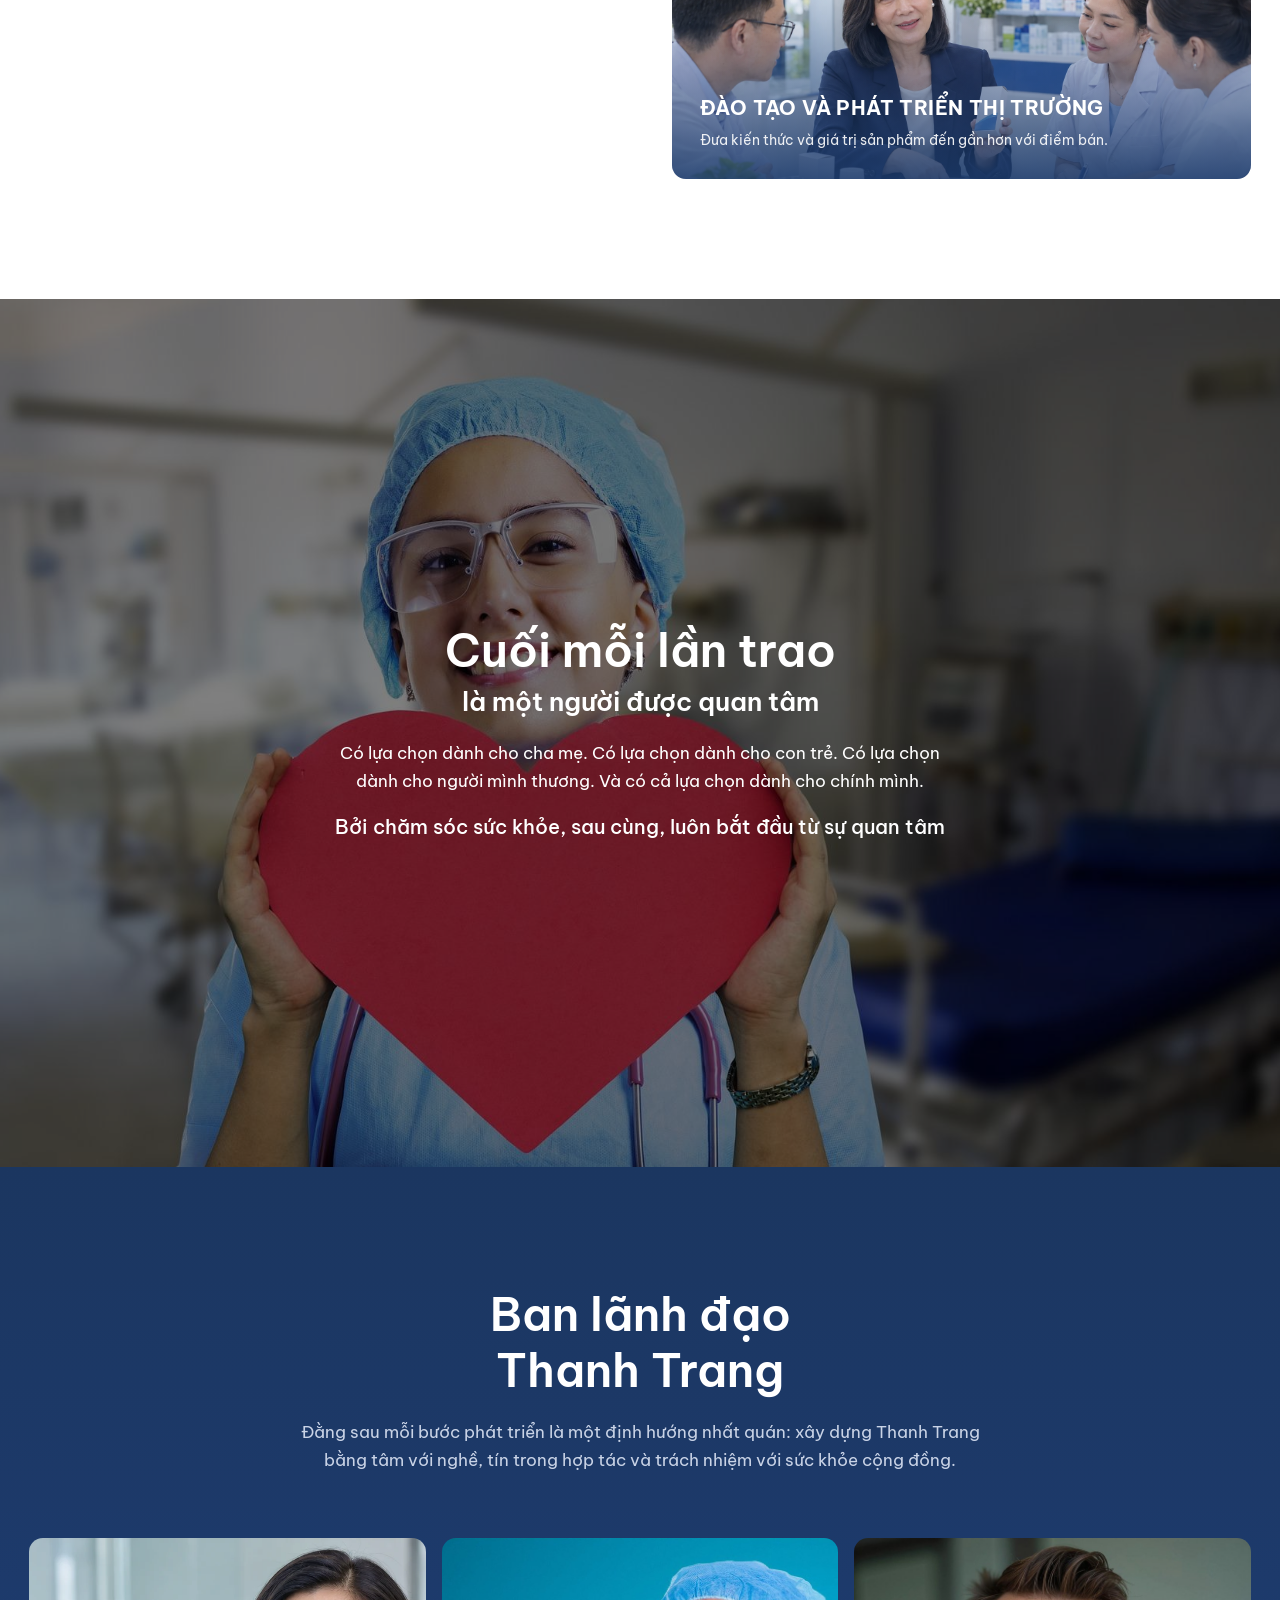
==== commit 2fdd4f78: "Unify typography across A/B1/B2, PDF-style final CTA, rounded images, B1/B2 sections from A Co-Autho" ====
--- a/index.html
+++ b/index.html
@@ -7,11 +7,12 @@
 <meta name="description" content="Thanh Trang Pharma kết nối những sản phẩm chăm sóc sức khỏe chính hãng từ các thương hiệu quốc tế với hệ thống nhà thuốc, đối tác và người tiêu dùng Việt Nam.">
 <link rel="preconnect" href="https://fonts.googleapis.com">
 <link href="https://fonts.googleapis.com/css2?family=Be+Vietnam+Pro:ital,wght@0,400;0,500;0,600;0,700;1,400;1,600&display=swap" rel="stylesheet">
-<link rel="stylesheet" href="css/tokens.css?v=13">
-<link rel="stylesheet" href="css/base.css?v=13">
-<link rel="stylesheet" href="css/components.css?v=13">
-<link rel="stylesheet" href="css/sections.css?v=13">
-<link rel="stylesheet" href="css/responsive.css?v=13">
+<link rel="stylesheet" href="css/tokens.css?v=21">
+<link rel="stylesheet" href="css/base.css?v=21">
+<link rel="stylesheet" href="css/components.css?v=21">
+<link rel="stylesheet" href="css/sections.css?v=21">
+<link rel="stylesheet" href="css/responsive.css?v=21">
+<link rel="stylesheet" href="css/typography.css?v=1">
 </head>
 <body>
 <svg width="0" height="0" style="position:absolute" aria-hidden="true">
@@ -66,10 +67,6 @@
    <h2 class="h1">Trọn vẹn một hành trình<br>Trọn vẹn một giá trị</h2>
    <p class="lead">Từ nhà sản xuất đến Thanh Trang, từ nhà thuốc đến người tiêu dùng — mỗi mắt xích đều góp phần giữ gìn <b>chất lượng, thông tin và niềm tin</b> trên suốt hành trình.</p>
   </div>
-  <div class="actions">
-   <a class="btn btn-primary" href="#about">Về Thanh Trang Pharma</a>
-   <a class="btn btn-ghost" href="#cta">Trở thành đối tác</a>
-  </div>
  </div>
 </section>
 <section class="journey-rows" aria-label="Hành trình trao tay">
@@ -145,20 +142,11 @@
 </section>
 
 <!-- 05 / GIẢI PHÁP SỨC KHỎE -->
-<section class="section alt sol" id="solutions">
- <div class="container split">
-  <div>
-   <h2 class="h1">Chăm sóc sức khỏe<br>Bắt đầu từ nhu cầu thực sự</h2>
-   <p class="lead">Mỗi độ tuổi, mỗi giai đoạn sống đều có những nhu cầu khác nhau. Khám phá các nhóm sản phẩm được Thanh Trang lựa chọn để phù hợp hơn với từng mục tiêu chăm sóc sức khỏe.</p>
-  </div>
-  <div class="needs">
-   <a class="need" href="#"><div class="box"><img src="assets/images/img110.jpg" alt=""><div class="txt"><h3>Xương khớp</h3><p>Vững vàng trong từng chuyển động.</p></div></div><span class="link">Khám phá</span></a>
-   <a class="need" href="#"><div class="box"><img src="assets/images/img74.jpg" alt=""><div class="txt"><h3>Não bộ &amp; tuần hoàn</h3><p>Chăm sóc trí nhớ và sự minh mẫn mỗi ngày.</p></div></div><span class="link">Khám phá</span></a>
-   <a class="need" href="#"><div class="box"><img src="assets/images/img88.jpg" alt=""><div class="txt"><h3>Mẹ &amp; bé</h3><p>Dinh dưỡng cho những nền tảng đầu đời.</p></div></div><span class="link">Khám phá</span></a>
-   <a class="need" href="#"><div class="box"><img src="assets/images/img78.jpg" alt=""><div class="txt"><h3>Miễn dịch</h3><p>Chủ động bảo vệ sức khỏe mỗi ngày.</p></div></div><span class="link">Khám phá</span></a>
-   <a class="need" href="#"><div class="box"><img src="assets/images/img66.jpg" alt=""><div class="txt"><h3>Làm đẹp &amp; nội tiết</h3><p>Chăm sóc vẻ đẹp từ bên trong.</p></div></div><span class="link">Khám phá</span></a>
-   <a class="need" href="#"><div class="box"><img src="assets/images/img58.jpg" alt=""><div class="txt"><h3>Dinh dưỡng mỗi ngày</h3><p>Bổ sung những dưỡng chất cơ thể cần.</p></div></div><span class="link">Khám phá</span></a>
-  </div>
+<section class="section alt sol-b" id="solutions">
+ <div class="container">
+  <h2 class="h1">Chăm sóc sức khỏe<br>Bắt đầu từ nhu cầu thực sự</h2>
+  <p class="lead">Mỗi độ tuổi, mỗi giai đoạn sống đều có những nhu cầu khác nhau. Khám phá các nhóm sản phẩm được Thanh Trang lựa chọn để phù hợp hơn với từng mục tiêu chăm sóc sức khỏe.</p>
+  <div class="scards"><a class="scard" href="#"><div class="ph"><img src="assets/images/img110.jpg" alt=""></div><div class="bar"><h3>Xương khớp</h3><p>Vững vàng trong từng chuyển động.</p></div></a><a class="scard" href="#"><div class="ph"><img src="assets/images/img74.jpg" alt=""></div><div class="bar"><h3>Não bộ &amp; tuần hoàn</h3><p>Chăm sóc trí nhớ và sự minh mẫn mỗi ngày.</p></div></a><a class="scard" href="#"><div class="ph"><img src="assets/images/img88.jpg" alt=""></div><div class="bar"><h3>Mẹ &amp; bé</h3><p>Dinh dưỡng cho những nền tảng đầu đời.</p></div></a><a class="scard" href="#"><div class="ph"><img src="assets/images/img78.jpg" alt=""></div><div class="bar"><h3>Miễn dịch</h3><p>Chủ động bảo vệ sức khỏe mỗi ngày.</p></div></a><a class="scard" href="#"><div class="ph"><img src="assets/images/img66.jpg" alt=""></div><div class="bar"><h3>Làm đẹp &amp; nội tiết</h3><p>Chăm sóc vẻ đẹp từ bên trong.</p></div></a><a class="scard" href="#"><div class="ph"><img src="assets/images/img58.jpg" alt=""></div><div class="bar"><h3>Dinh dưỡng mỗi ngày</h3><p>Bổ sung những dưỡng chất cơ thể cần.</p></div></a></div>
  </div>
 </section>
 
@@ -207,70 +195,57 @@
 </section>
 
 <!-- 08 / ĐẾN TAY NGƯỜI CẦN NÓ -->
-<section class="section human">
- <div class="container split">
-  <div>
-   <h2 class="h1">Cuối mỗi lần trao<br>là một người được quan tâm</h2>
-   <p class="lead">Có lựa chọn dành cho cha mẹ. Có lựa chọn dành cho con trẻ. Có lựa chọn dành cho người mình thương. Và có cả lựa chọn dành cho chính mình.</p>
-   <p class="quote-o">Bởi chăm sóc sức khỏe, sau cùng, luôn bắt đầu từ sự quan tâm</p>
-  </div>
-  <div class="frame"><img src="assets/images/img42.jpg" alt="Nhân viên y tế cầm trái tim đỏ" style="object-position:40% 40%"></div>
+<section class="quote-b">
+ <img src="assets/images/img42.jpg" alt="">
+ <div class="container">
+  <h2 class="h1">Cuối mỗi lần trao</h2>
+  <p class="h2">là một người được quan tâm</p>
+  <p>Có lựa chọn dành cho cha mẹ. Có lựa chọn dành cho con trẻ. Có lựa chọn dành cho người mình thương. Và có cả lựa chọn dành cho chính mình.</p>
+  <strong>Bởi chăm sóc sức khỏe, sau cùng, luôn bắt đầu từ sự quan tâm</strong>
  </div>
 </section>
 
 <!-- 09 / BAN LÃNH ĐẠO (tùy chọn — phương án A: homepage teaser) -->
-<section class="section alt leaders">
- <div class="container split">
-  <div>
-   <h2 class="h1">Ban Lãnh đạo<br>Thanh Trang</h2>
-   <p class="lead">Đằng sau mỗi bước phát triển là một định hướng nhất quán: xây dựng Thanh Trang bằng <b>tâm với nghề, tín trong hợp tác và trách nhiệm với sức khỏe cộng đồng.</b></p>
-   <div class="actions"><a class="btn btn-ghost" href="#">Xem Ban Lãnh đạo</a></div>
-  </div>
-  <div class="people">
-   <div class="person"><div class="frame"><img src="assets/images/img62.jpg" alt="" style="object-position:30% 30%"></div><h3>Họ tên</h3><p>Tổng Giám đốc</p></div>
-   <div class="person"><div class="frame"><img src="assets/images/img34.jpg" alt="" style="object-position:50% 30%"></div><h3>Họ tên</h3><p>PTGĐ / GĐ chuyên môn</p></div>
-   <div class="person"><div class="frame"><img src="assets/images/img70.jpg" alt="" style="object-position:50% 20%"></div><h3>Họ tên</h3><p>GĐ Kinh doanh / Vận hành</p></div>
+<section class="leaders-b">
+ <div class="container">
+  <h2 class="h1">Ban lãnh đạo<em>Thanh Trang</em></h2>
+  <p class="lead">Đằng sau mỗi bước phát triển là một định hướng nhất quán: xây dựng Thanh Trang bằng tâm với nghề, tín trong hợp tác và trách nhiệm với sức khỏe cộng đồng.</p>
+  <div class="people-b">
+   <div class="person-b"><img src="assets/images/about-1.webp" alt=""><h3>Nguyễn Văn<br>Mười</h3><div class="foot"><span>TỔNG GIÁM ĐỐC</span></div></div>
+   <div class="person-b"><img src="assets/images/img34.jpg" alt=""><h3>Nguyễn Văn<br>Mười</h3><div class="foot"><span>TỔNG GIÁM ĐỐC</span></div></div>
+   <div class="person-b"><img src="assets/images/img70.jpg" alt=""><h3>Nguyễn Văn<br>Mười</h3><div class="foot"><span>TỔNG GIÁM ĐỐC</span></div></div>
   </div>
  </div>
 </section>
 
 <!-- 10 / TIN TỨC – KHÁM PHÁ THÊM -->
-<section class="section insights" id="insights">
- <div class="container split">
-  <div>
-   <h2 class="h1">Câu chuyện từ<br>Thanh Trang</h2>
-   <p class="lead">Từ những kiến thức chăm sóc sức khỏe đến hoạt động tại nhà thuốc, sự kiện và những dấu mốc hợp tác — khám phá những câu chuyện đang diễn ra mỗi ngày tại Thanh Trang.</p>
-   <div class="actions"><a class="btn btn-ghost" href="#">Khám phá thêm</a></div>
-  </div>
-  <div class="posts">
-   <a class="post" href="#"><div class="frame"><img src="assets/images/img54.jpg" alt=""></div><p class="cat">Kiến thức sức khỏe</p><h3>Góc nhìn chuyên môn giúp người tiêu dùng chăm sóc sức khỏe chủ động</h3><div class="row"><span>12 · 08 · 2026</span><span class="link">Xem thêm</span></div></a>
-   <a class="post" href="#"><div class="frame"><img src="assets/images/img84.jpg" alt="" style="object-position:40% 50%"></div><p class="cat">Tin tức sự kiện</p><h3>Thanh Trang và Kräuterhaus Sanct Bernhard rà soát danh mục 2027</h3><div class="row"><span>12 · 08 · 2026</span><span class="link">Xem thêm</span></div></a>
-   <a class="post" href="#"><div class="frame"><img src="assets/images/img102.jpg" alt=""></div><p class="cat">Câu chuyện Thanh Trang</p><h3>Những người lặng lẽ giữ trọn giá trị trên mỗi lần trao</h3><div class="row"><span>12 · 08 · 2026</span><span class="link">Xem thêm</span></div></a>
+<section class="news-b" id="news">
+ <div class="container">
+  <h2 class="h1">Gieo nền tảng<em>nuôi dưỡng sức khỏe</em></h2>
+  <p class="lead">Từ những kiến thức chăm sóc sức khỏe đến hoạt động tại nhà thuốc, sự kiện và những dấu mốc hợp tác — khám phá những câu chuyện đang diễn ra mỗi ngày tại Thanh Trang.</p>
+  <div class="news-grid">
+   <article class="feature"><img src="assets/images/proof-2.webp" alt=""><div class="txt"><div class="meta"><span>SỰ KIỆN B2B</span><span>12 · 08 · 2026</span></div><h3>Thanh Trang và Kräuterhaus Sanct Bernhard rà soát danh mục 2027</h3><p>Hai bên làm việc trực tiếp tại nhà máy để chốt quy cách và kế hoạch sản phẩm cho thị trường Việt Nam trong năm tới.</p></div></article>
+   <div>
+    <article class="item"><div class="meta"><span>SỰ KIỆN B2B</span><span>12 · 08 · 2026</span></div><h3>Thanh Trang và Kräuterhaus Sanct Bernhard rà soát danh mục 2027</h3></article>
+    <article class="item"><div class="meta"><span>SỰ KIỆN B2B</span><span>12 · 08 · 2026</span></div><h3>Thanh Trang tham dự triển lãm dược phẩm quốc tế tại Hà Nội</h3></article>
+   </div>
   </div>
  </div>
 </section>
 
 <!-- 11 / FINAL CTA -->
-<section class="section alt cta" id="cta">
- <div class="container split">
-  <div>
-   <h2 class="h1">Có những giá trị<br>chỉ trọn vẹn khi được trao đi.</h2>
-   <p class="lead">Từ một sản phẩm tốt đến một mối quan hệ bền vững, mỗi hành trình đều bắt đầu bằng một kết nối.</p>
-   <p class="lead">Nếu bạn cùng Thanh Trang tin vào những giá trị sức khỏe minh bạch, chất lượng và lâu dài, chúng tôi sẵn sàng bắt đầu hành trình tiếp theo cùng bạn.</p>
-   <div class="actions">
-    <a class="btn btn-primary" href="#">Trở thành đối tác</a>
-    <a class="btn btn-ghost" href="mailto:info@thanhtrangpharma.vn">Liên hệ Thanh Trang</a>
-   </div>
-  </div>
-  <figure class="handover">
-   <div class="hands">
-    <div class="crop give"><img src="assets/images/img88.jpg" alt="Bàn tay trao giá trị"></div>
-    <span class="bridge"><span class="dot"></span></span>
-    <div class="crop take"><img src="assets/images/img88.jpg" alt="Bàn tay người nhận"></div>
-   </div>
-   <figcaption class="hands-cap"><span>Tay trao giá trị</span><span>Tay người nhận</span></figcaption>
-   <p class="motto">Lần trao tiếp theo bắt đầu từ đây</p>
-  </figure>
+<section class="cta-pdf" id="cta">
+ <img class="cta-bg" src="assets/images/cta-hands.jpg" alt="">
+ <div class="container">
+  <div class="cta-txt">
+   <h2>Có những giá trị</h2>
+   <p class="cta-sub">chỉ trọn vẹn khi được trao đi.</p>
+   <p class="cta-body">Từ một sản phẩm tốt đến một mối quan hệ bền vững, mỗi hành trình đều bắt đầu bằng một kết nối.<br>Nếu bạn cùng Thanh Trang tin vào những giá trị sức khỏe minh bạch, chất lượng và lâu dài, chúng tôi sẵn sàng bắt đầu hành trình tiếp theo cùng bạn.</p>
+  </div>
+  <div class="cta-btns">
+   <a class="cbtn solid" href="mailto:info@thanhtrangpharma.vn">Liên hệ Thanh Trang</a>
+   <a class="cbtn line" href="#">Trở thành đối tác</a>
+  </div>
  </div>
 </section>
 </main>
@@ -303,7 +278,7 @@
   </div>
  </div>
 </footer>
-<script src="js/main.js?v=13"></script>
+<script src="js/main.js?v=21"></script>
 <nav class="variant-switch" aria-label="Chọn phương án"><a href="./" class="on">Phương án A</a><a href="demo7/">B1</a><a href="demo7/b2.html">B2</a></nav>
 <style>.variant-switch{position:fixed;left:50%;bottom:20px;transform:translateX(-50%);z-index:99;display:flex;gap:4px;padding:4px;background:rgba(21,47,93,.92);border-radius:999px;box-shadow:0 8px 24px rgba(0,0,0,.2);font:600 13px "Be Vietnam Pro",sans-serif}.variant-switch a{color:#fff;padding:8px 16px;border-radius:999px;text-decoration:none;opacity:.75}.variant-switch a.on{background:#f68e28;opacity:1}</style>
 </body>
--- a/css/sections.css
+++ b/css/sections.css
@@ -169,3 +169,105 @@
 }
 .b2b-tile img{object-position:50% 28%}
 .promise-top{grid-template-columns:1fr}
+
+/* 05 Solutions — kiểu B1: 3x2 card ảnh + thanh tím nhạt */
+.scards{display:grid;grid-template-columns:repeat(3,1fr);gap:40px;margin-top:56px}
+.scard{display:block}
+.scard .ph{aspect-ratio:381/372;overflow:hidden;border-radius:12px 12px 0 0}
+.scard .ph img{width:100%;height:100%;object-fit:cover;transition:transform .4s}
+.scard:hover .ph img{transform:scale(1.04)}
+.scard .bar{background:#ced4ee;padding:16px 18px;min-height:85px;border-radius:0 0 12px 12px}
+.scard h3{margin:0;font-size:22px;font-weight:600;color:var(--navy);line-height:1.3}
+.scard p{margin:4px 0 0;font-size:14px;color:var(--navy)}
+@media (max-width:900px){.scards{grid-template-columns:repeat(2,1fr);gap:20px}}
+@media (max-width:600px){.scards{grid-template-columns:1fr}}
+
+/* Lấy từ B1 (bản demo PDF): "Cuối mỗi lần trao" và "Ban lãnh đạo" */
+/* quote */
+.quote-b{min-height:868px;display:grid;place-items:center;text-align:center;color:#fff;overflow:hidden;isolation:isolate;padding:80px 0}
+.quote-b>img{position:absolute;inset:0;width:100%;height:100%;object-fit:cover;z-index:-2}
+.quote-b::before{content:"";position:absolute;inset:0;background:rgba(0,0,0,.5);z-index:-1}
+.quote-b .h2{color:#fff;font-weight:400}
+.quote-b p{margin:20px auto 0;max-width:620px;font-size:16px}
+.quote-b strong{display:block;font-weight:500;font-size:20px;margin-top:16px}
+
+/* leaders */
+.leaders-b{background:linear-gradient(180deg,#1b3660,#20407c);color:#fff;padding:120px 0;text-align:center}
+.leaders-b .h1 em{color:var(--blue)}
+.leaders-b .lead{color:#c9d3e6;margin-inline:auto}
+.people-b{display:grid;grid-template-columns:repeat(3,1fr);margin-top:64px;text-align:left}
+.person-b{position:relative;aspect-ratio:407/567;overflow:hidden;display:flex;flex-direction:column;justify-content:flex-end;padding:40px;isolation:isolate}
+.person-b img{position:absolute;inset:0;width:100%;height:100%;object-fit:cover;z-index:-1}
+.person-b::before{content:"";position:absolute;inset:0;background:linear-gradient(transparent 55%,rgba(0,0,0,.45));z-index:-1}
+.person-b h3{font-size:clamp(28px,3vw,44px);font-weight:300;line-height:1.2;margin:0 0 20px}
+.person-b .foot{border-top:1px solid rgba(255,255,255,.5);padding-top:16px;display:flex;justify-content:space-between;font-size:13px;font-weight:600}
+
+
+.quote-b,.leaders-b{position:relative}
+.quote-b .h1,.leaders-b .h1{color:#fff}
+.leaders-b .h1 em,.quote-b .h1 em{font-style:normal;font-weight:inherit;color:inherit}
+@media (max-width:900px){.people-b{grid-template-columns:repeat(2,1fr)}.quote-b{min-height:560px}}
+@media (max-width:600px){.people-b{grid-template-columns:1fr}.person-b{padding:28px;aspect-ratio:4/5}}
+.quote-b .h2,.leaders-b .h2{font-size:clamp(24px,2.6vw,34px);font-weight:600;line-height:1.25;margin:6px 0 0;color:#fff}
+.leaders-b .lead{color:#c9d3e6;margin-inline:auto}
+.leaders-b .h1 em,.quote-b .h1 em{display:block}
+
+/* Lấy từ B1: Tin tức + CTA cuối */
+/* news */
+.news-b{background:var(--bg2);padding:120px 0 80px;text-align:center}
+.news-b .lead{margin-inline:auto}
+.news-grid{display:grid;grid-template-columns:536px 1fr;gap:40px;margin-top:64px;text-align:left}
+.feature img{width:100%;aspect-ratio:536/295;object-fit:cover}
+.feature .txt{padding:20px}
+.meta{font-size:13px;font-weight:600;display:flex;gap:24px}
+.meta span:last-child{font-weight:400;color:var(--gray)}
+.news-b h3{font-size:24px;font-weight:500;line-height:1.4;margin:8px 0}
+.feature p{font-size:16px;margin:0}
+.item{border-top:1px solid var(--navy);padding:32px 0}
+
+/* cta */
+.cta-b{background:linear-gradient(90deg,rgba(21,47,93,.95),rgba(32,64,124,.85)),url(../assets/images/img42.jpg) center/cover;color:#fff;padding:210px 0}
+.cta-b .container{display:grid;grid-template-columns:1fr auto;gap:48px;align-items:center}
+.cta-b .h2{color:var(--blue);font-weight:400}
+.cta-b p{color:#a9b3c6;margin:16px 0 0;font-size:16px;max-width:620px}
+.cta-b .stack{display:grid;gap:10px}
+.cta-b .btn-primary{background:#1e4086;border-color:#1e4086}
+
+.cta-b .container{display:grid;grid-template-columns:1fr auto;gap:48px;align-items:center}
+.cta-b .h2{color:var(--blue);font-weight:400}
+.cta-b .container{grid-template-columns:1fr!important}
+.cta-actions{display:flex;flex-wrap:wrap;gap:12px;margin-top:32px}
+.cta-actions .btn{justify-content:center;padding:13px 24px;font-size:14px;border-radius:10px}
+.cta-actions .btn-primary{background:#fff;border-color:#fff;color:#20407c}
+.cta-actions .btn-primary:hover{background:#eef3fb}
+.cta-actions .btn-light:hover{background:rgba(255,255,255,.12)}
+.cta-b .h2{font-size:clamp(24px,2.6vw,34px)!important;color:#fff!important;font-weight:600}
+.cta-b .container{text-align:center;justify-items:center}
+.cta-b .container p{margin-left:auto;margin-right:auto;max-width:640px}
+.cta-actions{justify-content:center}
+
+.news-b .h1 em,.cta-b .h1 em{display:block;font-style:normal;font-weight:inherit;color:inherit}
+.cta-b .h1{color:#fff}
+@media (max-width:900px){.news-b .news-grid{grid-template-columns:1fr}}
+
+/* Bo góc mọi ảnh/khung vuông */
+.person-b,.feature img,.news-b .feature img,.scard .ph,.b2b-tile,.frame,.stack-ph{border-radius:14px;overflow:hidden}
+.people-b{gap:16px}
+.news-b .feature img{object-position:50% 18%}
+
+/* CTA cuối — theo bản PDF: nền ảnh bàn tay phủ navy, chữ trái, 2 nút phải */
+.cta-pdf{position:relative;overflow:hidden;isolation:isolate;color:#fff;padding:clamp(120px,14vw,210px) 0}
+.cta-pdf .cta-bg{position:absolute;inset:0;width:100%;height:100%;object-fit:cover;z-index:-2}
+.cta-pdf::before{content:"";position:absolute;inset:0;background:linear-gradient(90deg,rgba(21,47,93,.78),rgba(21,47,93,.45) 60%,rgba(21,47,93,.3));z-index:-1}
+.cta-pdf .container{display:grid;grid-template-columns:1fr auto;gap:56px;align-items:center;text-align:left}
+.cta-pdf h2{margin:0;font-size:clamp(40px,5vw,64px);font-weight:600;line-height:1.15;color:#fff}
+.cta-pdf .cta-sub{margin:6px 0 0;font-size:clamp(24px,2.6vw,34px);font-weight:500;color:#9dbcf0;line-height:1.3}
+.cta-pdf .cta-body{margin:22px 0 0;max-width:620px;color:#c3cee3;font-size:16px;line-height:1.65}
+.cta-btns{display:grid;gap:12px;min-width:260px}
+.cbtn{display:flex;align-items:center;justify-content:center;padding:15px 28px;border-radius:12px;font-weight:600;font-size:15px;transition:.2s;text-decoration:none}
+.cbtn.solid{background:#1e4086;color:#fff;border:1.5px solid #1e4086}
+.cbtn.solid:hover{background:#244c9c}
+.cbtn.line{border:1.5px solid rgba(255,255,255,.85);color:#fff}
+.cbtn.line:hover{background:rgba(255,255,255,.1)}
+@media (max-width:900px){.cta-pdf .container{grid-template-columns:1fr;gap:32px}.cta-btns{min-width:0;grid-template-columns:1fr 1fr}}
+@media (max-width:600px){.cta-btns{grid-template-columns:1fr}}
--- a/css/typography.css
+++ b/css/typography.css
@@ -0,0 +1,34 @@
+/* Thang chữ chung cho mọi phương án (A, B1, B2) — nạp sau cùng để mọi section dùng cùng một cỡ */
+:root{
+  --fs-hero:clamp(40px,5vw,68px);   /* tiêu đề hero */
+  --fs-h1:clamp(32px,3.6vw,48px);   /* tiêu đề section */
+  --fs-h2:clamp(20px,2vw,26px);     /* dòng phụ dưới tiêu đề */
+  --fs-h3:20px;                     /* tiêu đề card */
+  --fs-body:17px;                   /* đoạn mô tả */
+  --fs-small:14px;
+  --fs-stat:clamp(36px,3.6vw,48px); /* con số */
+}
+
+/* Tiêu đề section */
+main .h1,main h2.h1,.cta-pdf h2,.journey-rows .big,.journey .big{font-size:var(--fs-h1)!important;line-height:1.2!important}
+/* Tiêu đề hero lớn hơn */
+.hero .h1,.h1.xl,.hc-title{font-size:var(--fs-hero)!important;line-height:1.12!important}
+/* Dòng phụ */
+main .h2,main p.h2,.cta-pdf .cta-sub,.hc-kick{font-size:var(--fs-h2)!important;line-height:1.35!important}
+/* Đoạn mô tả */
+main .lead,main .body p,main .hero-sub,.hc-lead,.hc-tag,.cta-pdf .cta-body,.quote-b p,.quote p,.leaders-b .lead,.leaders .lead,.news-b .lead,.news .lead{font-size:var(--fs-body)!important;line-height:1.65!important}
+/* Tiêu đề card */
+.scard h3,.card h3,.need h3,.brand-card h4,.news h3,.news-b h3,.b2b-tile h3,.tile h3,.person h3,.person-b h3{font-size:var(--fs-h3)!important;line-height:1.35!important}
+.tile h3,.person h3,.person-b h3{font-size:clamp(24px,2.4vw,32px)!important}
+/* Con số */
+.stat b,.statbar b,.fig b,.nums b{font-size:var(--fs-stat)!important;line-height:1.1!important}
+
+/* Bỏ màu cam ở số liệu */
+.fig.hl b,.fig b sup,.nums b sup{color:inherit!important}
+.proof-scroll .fig b{color:#fff!important}
+.proof-scroll .fig b sup{color:#9dbcf0!important}
+
+/* "Cuối mỗi lần trao": mọi dòng canh giữa */
+.quote-b .container,.quote .container{text-align:center}
+.quote-b .h2,.quote .h2,.quote-b p,.quote p{margin-left:auto!important;margin-right:auto!important}
+.quote-b .h2,.quote .h2{max-width:none!important}
